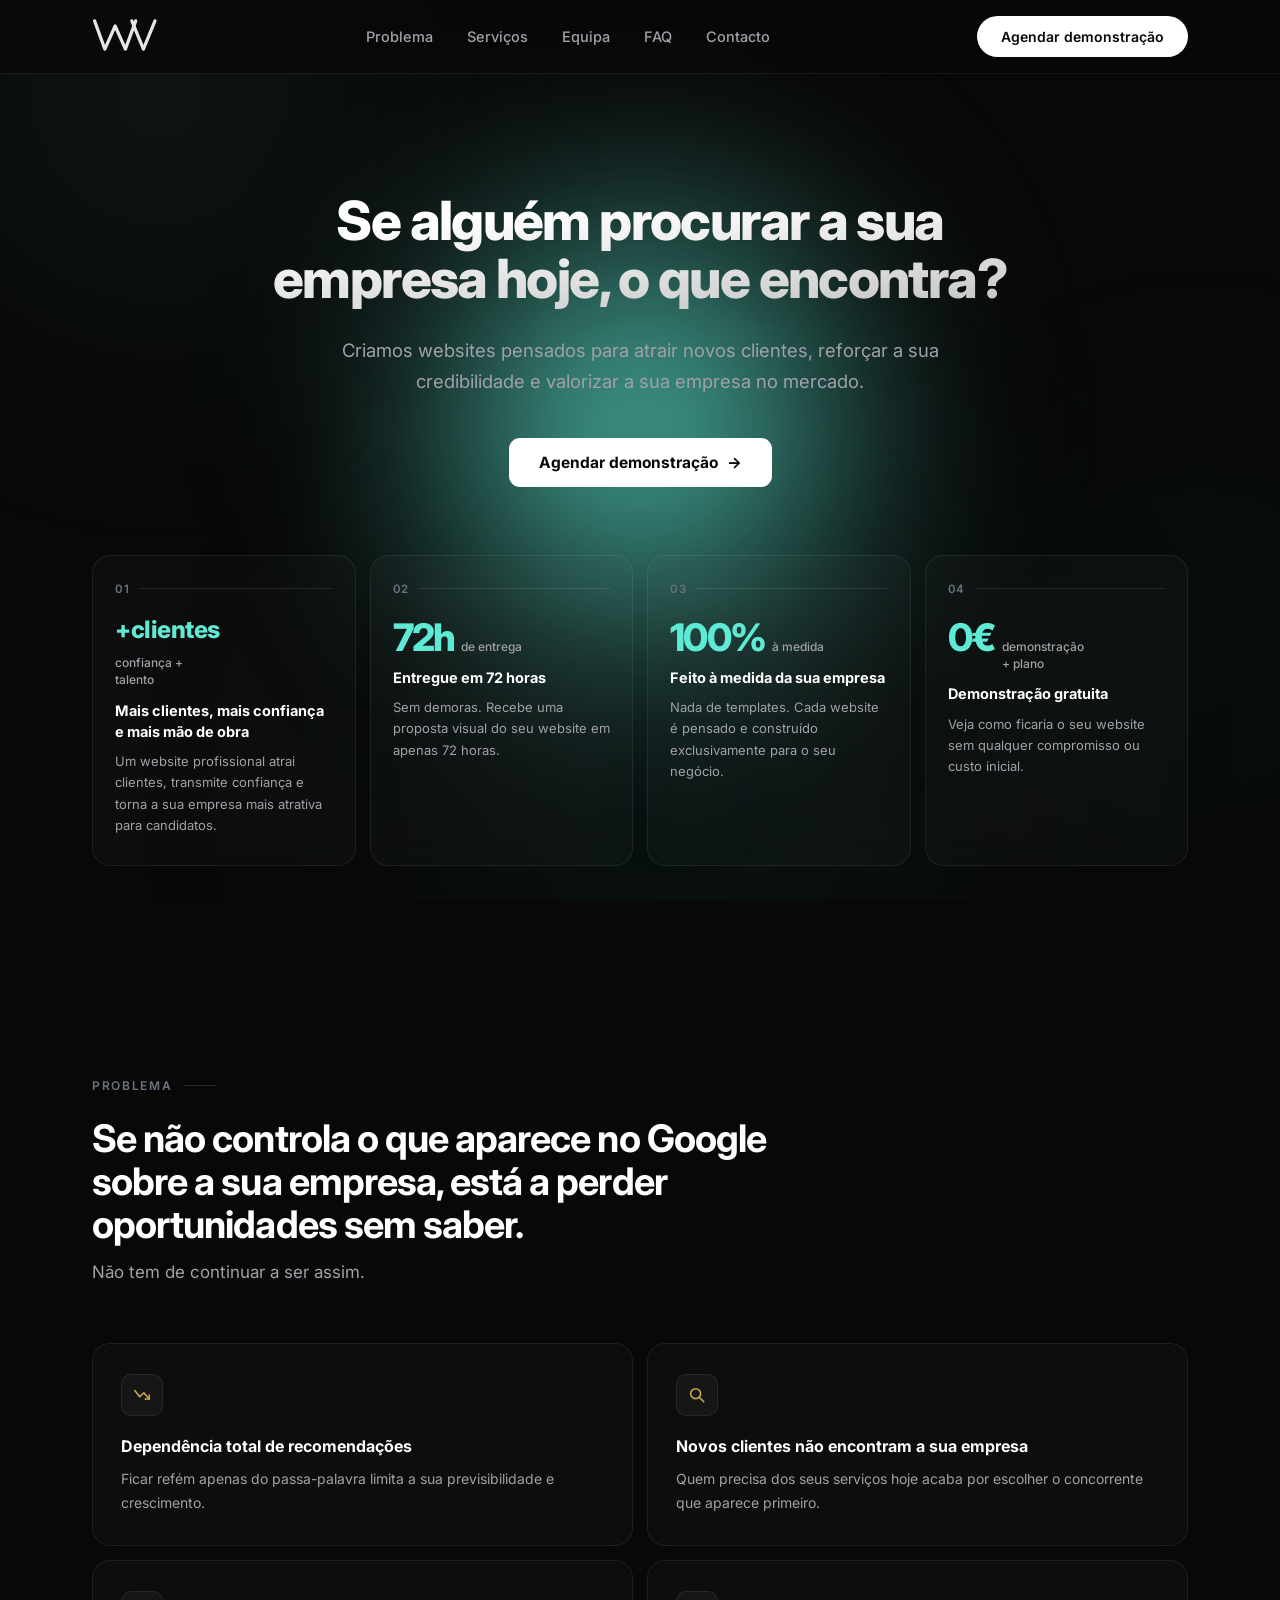
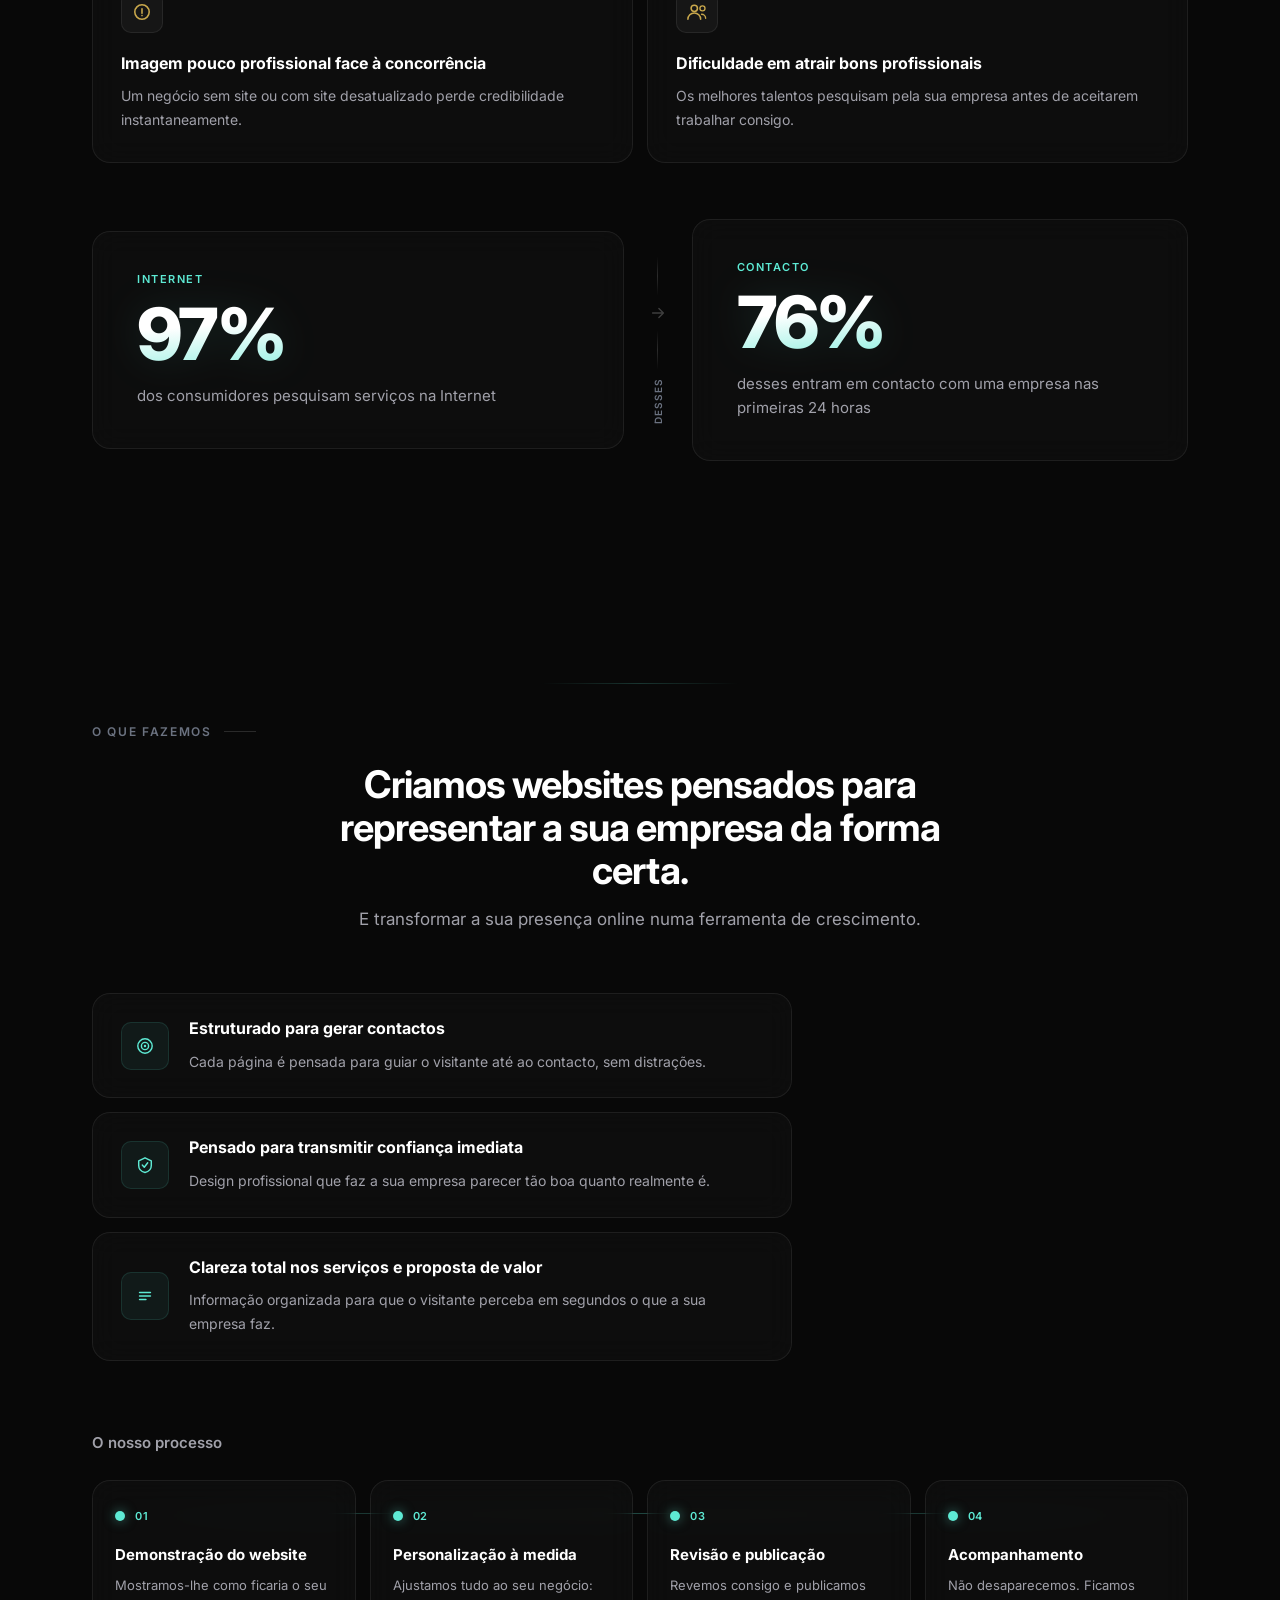
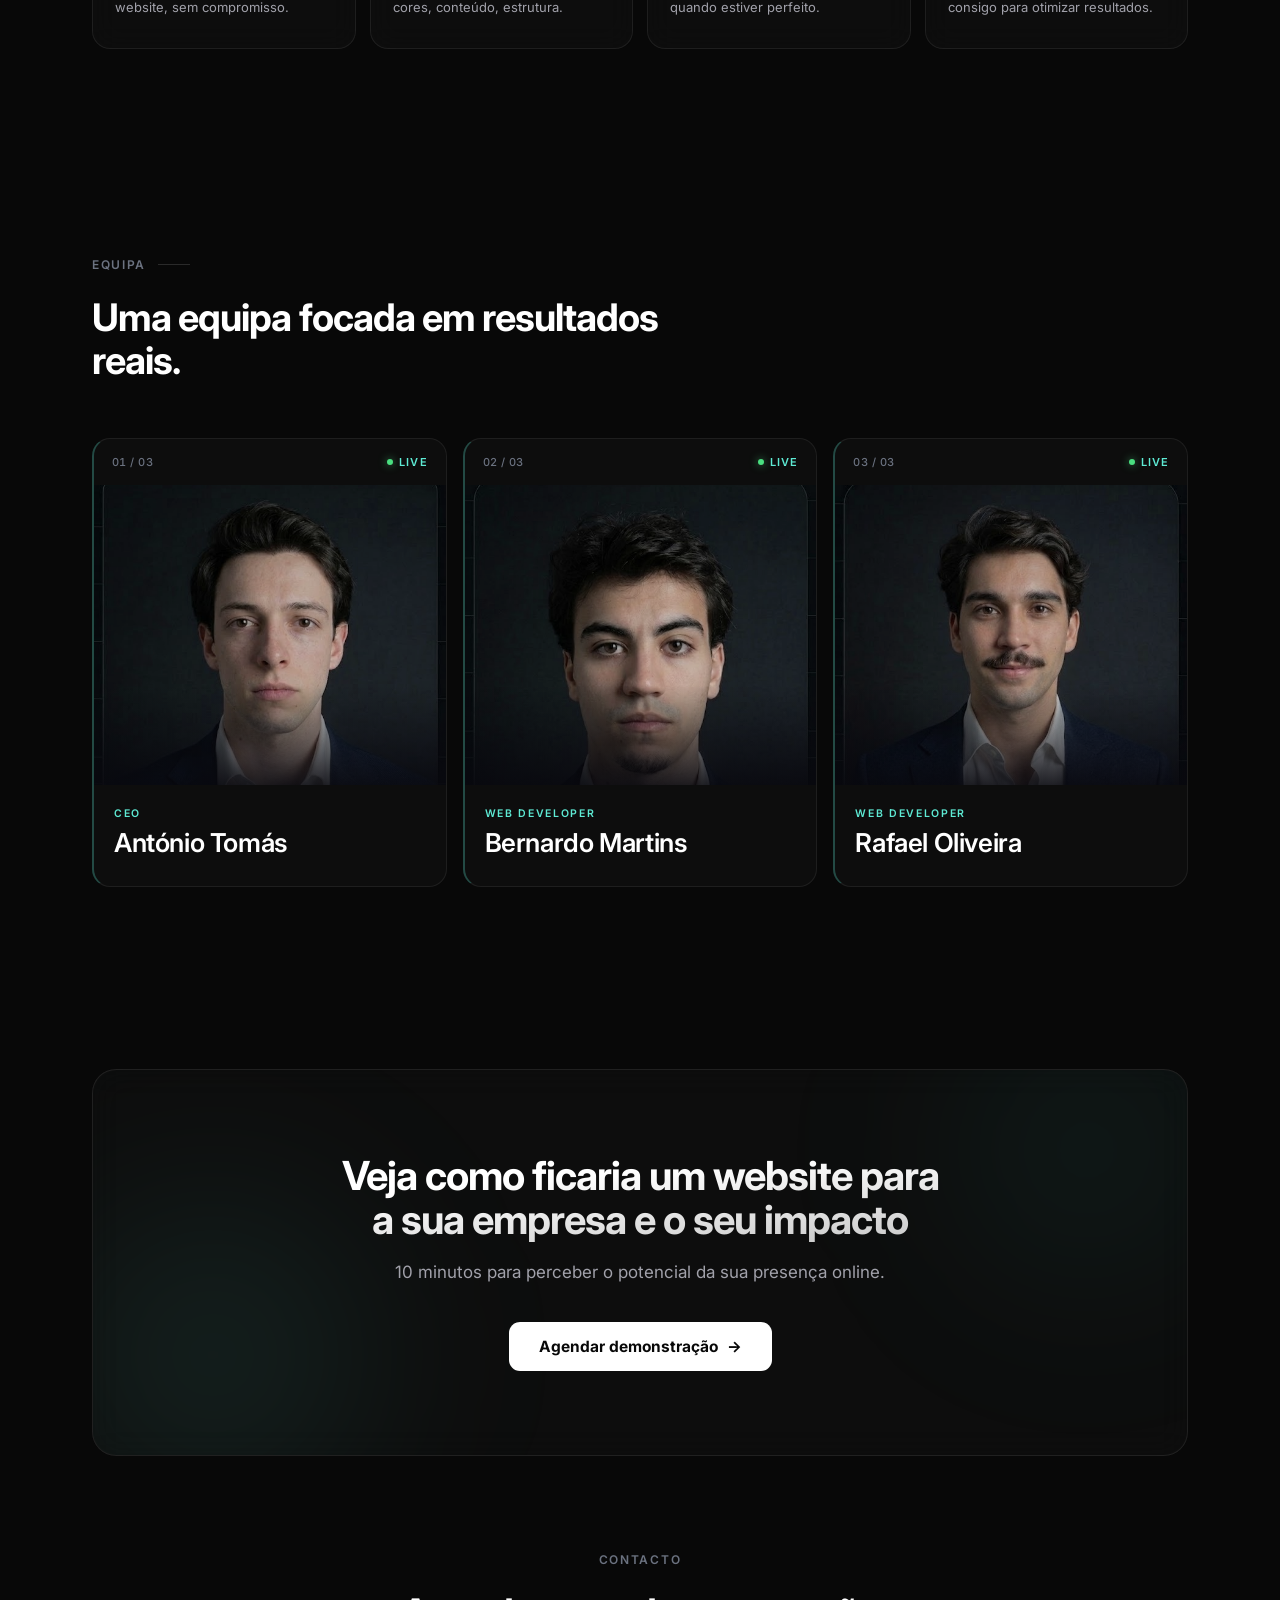
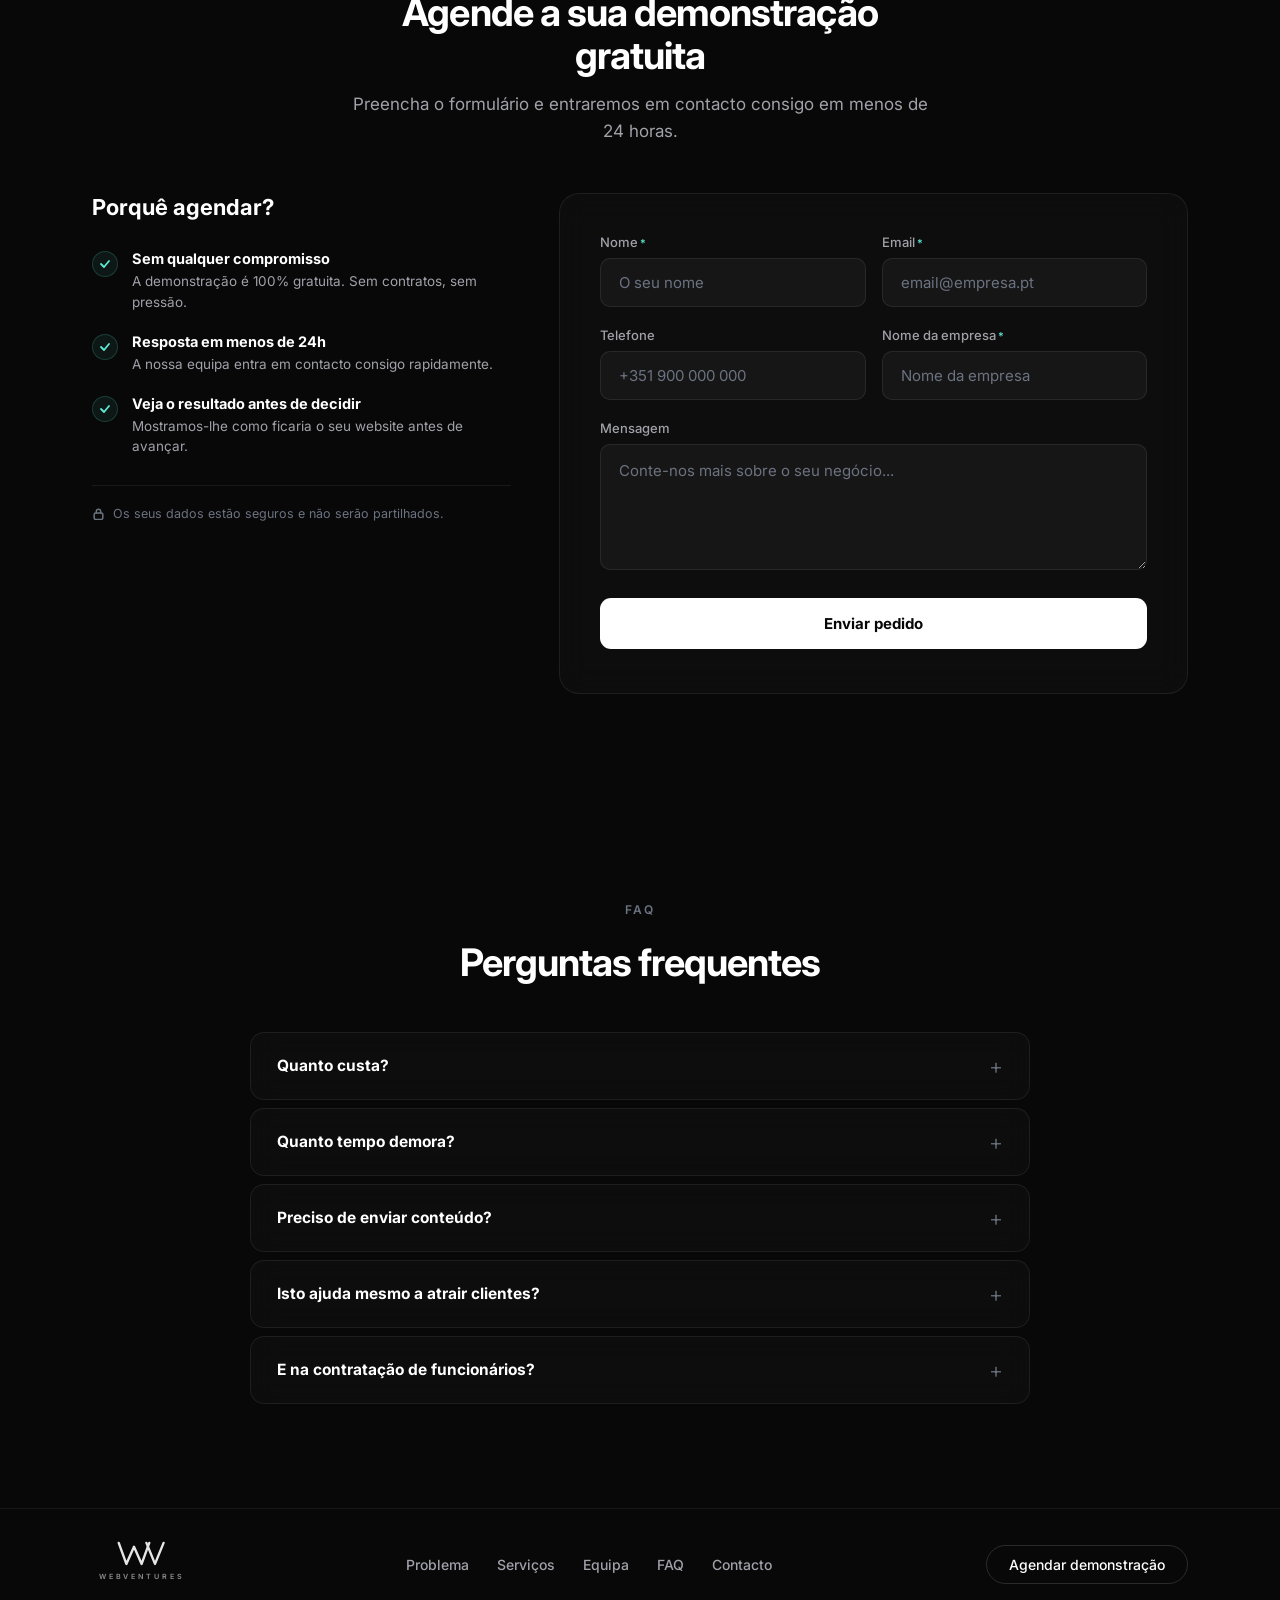
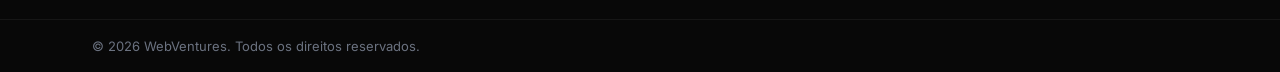
==== index.html @ d8cb6eb5 "Add real team member photos with aligned positioning - Replace placeholder gradients in team cards w" ====
<!DOCTYPE html>
<html lang="pt">
<head>
<meta charset="utf-8">
<meta name="viewport" content="width=device-width, initial-scale=1">
<title>WebVentures – Websites que geram resultados</title>
<meta name="description" content="WebVentures cria websites profissionais para pequenas e médias empresas. Atraia mais clientes, transmita confiança e destaque-se no Google. Entrega em 72 horas, demonstração 100% gratuita.">
<link rel="preconnect" href="https://fonts.googleapis.com">
<link rel="preconnect" href="https://fonts.gstatic.com" crossorigin>
<link href="https://fonts.googleapis.com/css2?family=Inter:wght@400;500;600;700;800&display=swap" rel="stylesheet">
<style>

/* ============================================================
   VARIABLES
   ============================================================ */
:root {
  --bg:           #080808;
  --surface:      rgba(255,255,255,0.025);
  --surface-2:    rgba(255,255,255,0.045);
  --border:       rgba(255,255,255,0.07);
  --border-2:     rgba(255,255,255,0.13);
  --white:        #FFFFFF;
  --muted:        #A1A1AA;
  --dim:          #6B7280;
  --accent:       #5EEAD4;
  --icon:         #C9A84C;
  --maxw:         1160px;
}

/* ============================================================
   RESET
   ============================================================ */
*,*::before,*::after { box-sizing:border-box; margin:0; padding:0; }
html { scroll-behavior:smooth; }
body {
  font-family:'Inter',system-ui,sans-serif;
  background:var(--bg);
  color:var(--white);
  -webkit-font-smoothing:antialiased;
  overflow-x:hidden;
}
a { text-decoration:none; color:inherit; }

/* ============================================================
   AURORA — fixed ambient glow behind everything
   ============================================================ */
.aurora {
  position:fixed; inset:0; z-index:0;
  pointer-events:none; overflow:hidden;
}
.orb {
  position:absolute; border-radius:50%;
  filter:blur(120px); pointer-events:none;
}
.orb-1 {
  width:680px; height:680px;
  top:-240px; left:-180px;
  background:radial-gradient(circle, rgba(94,234,212,0.09) 0%, transparent 68%);
}
.orb-2 {
  width:560px; height:560px;
  top:360px; right:-200px;
  background:radial-gradient(circle, rgba(45,212,191,0.065) 0%, transparent 68%);
}
.orb-3 {
  width:820px; height:820px;
  bottom:-300px; left:22%;
  background:radial-gradient(circle, rgba(17,70,64,0.22) 0%, transparent 68%);
}

/* Subtle grid overlay */
.grid-tex {
  position:fixed; inset:0; z-index:0; pointer-events:none;
  background-image:
    linear-gradient(rgba(255,255,255,0.013) 1px, transparent 1px),
    linear-gradient(90deg, rgba(255,255,255,0.013) 1px, transparent 1px);
  background-size:72px 72px;
  mask-image:radial-gradient(ellipse 80% 60% at 50% 0%, black, transparent);
  -webkit-mask-image:radial-gradient(ellipse 80% 60% at 50% 0%, black, transparent);
}

/* ============================================================
   LAYOUT
   ============================================================ */
.wrap    { position:relative; z-index:1; }
.contain { max-width:var(--maxw); margin:0 auto; padding:0 32px; }

/* ============================================================
   NAVIGATION
   ============================================================ */
header {
  position:sticky; top:0; z-index:100;
  background:rgba(8,8,8,0.80);
  backdrop-filter:blur(20px); -webkit-backdrop-filter:blur(20px);
  border-bottom:1px solid var(--border);
}
.nav-inner {
  max-width:var(--maxw); margin:0 auto;
  padding:16px 32px;
  display:flex; align-items:center; justify-content:space-between; gap:24px;
}
.nav-logo {
  height:36px; width:auto; flex:none;
  filter:brightness(0) invert(1); opacity:.9;
}
.nav-links {
  display:flex; align-items:center; gap:34px;
  font-size:14.5px; font-weight:500; color:var(--muted);
}
.nav-link { position:relative; transition:color .2s; }
.nav-link:hover { color:var(--white); }
.nav-link::after {
  content:""; position:absolute; left:0; bottom:-5px;
  height:1px; width:0; background:var(--accent);
  transition:width .25s;
}
.nav-link:hover::after { width:100%; }

/* ============================================================
   BUTTONS
   ============================================================ */
.btn-white {
  display:inline-flex; align-items:center; gap:8px; white-space:nowrap;
  padding:12px 24px; border-radius:999px;
  background:var(--white); color:#080808;
  font-family:inherit; font-weight:600; font-size:14px;
  transition:transform .22s, box-shadow .22s;
  cursor:pointer; border:none;
}
.btn-white:hover {
  transform:scale(1.025);
  box-shadow:0 0 36px rgba(255,255,255,0.18);
}
.btn-hero {
  display:inline-flex; align-items:center; gap:9px;
  padding:15px 30px; border-radius:11px;
  background:var(--white); color:#080808;
  font-family:inherit; font-weight:700; font-size:15.5px;
  transition:transform .22s, box-shadow .22s;
  cursor:pointer; border:none;
}
.btn-hero:hover {
  transform:scale(1.025);
  box-shadow:0 0 40px rgba(255,255,255,0.18);
}
.btn-hero .arrow { display:inline-block; transition:transform .2s; }
.btn-hero:hover .arrow { transform:translateX(4px); }

/* ============================================================
   SECTION IDENTIFIER — plain uppercase text, no pill/badge
   ============================================================ */
.sec-id {
  font-size:12px; font-weight:600;
  letter-spacing:0.14em; text-transform:uppercase;
  color:var(--dim);
  display:flex; align-items:center; gap:12px;
  margin-bottom:24px;
}
.sec-id::after {
  content:"";
  width:32px; height:1px;
  background:rgba(255,255,255,0.14);
  flex:none;
}
/* centered variant — used for FAQ / Contacto */
.sec-id.ctr { justify-content:center; }
.sec-id.ctr::after { display:none; }

/* ============================================================
   HERO
   ============================================================ */
.hero { padding:118px 0 100px; text-align:center; }

.hero-h1 {
  font-size:54px; font-weight:800;
  line-height:1.08; letter-spacing:-0.03em;
  max-width:820px; margin:0 auto;
  background:linear-gradient(175deg, #fff 25%, #c2c2c2 100%);
  -webkit-background-clip:text; background-clip:text;
  -webkit-text-fill-color:transparent;
}
.hero-sub {
  font-size:18.5px; line-height:1.7; color:var(--muted);
  max-width:610px; margin:26px auto 40px;
}

/* ---- Benefit cards ---- */
.benefit-grid {
  display:grid; grid-template-columns:repeat(4,1fr);
  gap:14px; margin-top:68px; text-align:left;
}
.bcard {
  padding:26px 22px 28px;
  border-radius:18px;
  background:var(--surface);
  border:1px solid var(--border);
  backdrop-filter:blur(14px); -webkit-backdrop-filter:blur(14px);
  transition:border-color .3s cubic-bezier(.2,.7,.2,1),
             background   .3s cubic-bezier(.2,.7,.2,1),
             transform    .32s cubic-bezier(.2,.7,.2,1);
}
.bcard:hover {
  border-color:var(--border-2);
  background:var(--surface-2);
  transform:translateY(-4px);
}
.bcard-step {
  display:flex; align-items:center; gap:10px;
  font-size:11.5px; font-weight:600; color:var(--dim);
  letter-spacing:0.05em; margin-bottom:22px;
}
.bcard-step::after {
  content:""; flex:1; height:1px;
  background:rgba(255,255,255,0.1);
}
.bcard-metric {
  display:flex; align-items:baseline;
  flex-wrap:wrap; gap:7px; margin-bottom:12px;
}
.bcard-num {
  font-size:38px; font-weight:800;
  color:var(--accent); letter-spacing:-0.045em; line-height:1;
}
.bcard-num.word { font-size:24px; letter-spacing:-0.02em; }
.bcard-unit {
  font-size:12px; color:var(--muted); font-weight:500;
  line-height:1.45; max-width:90px;
}
.bcard-title {
  font-size:14.5px; font-weight:700;
  color:var(--white); line-height:1.4; margin-bottom:9px;
}
.bcard-desc { font-size:13px; color:var(--muted); line-height:1.65; }

/* ============================================================
   PROBLEMA
   ============================================================ */
.problema { padding:112px 0 110px; }

.prob-head { max-width:700px; margin-bottom:56px; }
.prob-head h2 {
  font-size:38px; font-weight:700;
  line-height:1.13; letter-spacing:-0.025em; margin-bottom:14px;
}
.prob-head .sub { font-size:17px; color:var(--muted); line-height:1.6; }

.prob-grid {
  display:grid; grid-template-columns:1fr 1fr;
  gap:14px; margin-bottom:56px;
}
.pcard {
  padding:30px 28px; border-radius:18px;
  background:var(--surface); border:1px solid var(--border);
  backdrop-filter:blur(14px); -webkit-backdrop-filter:blur(14px);
  transition:border-color .28s, background .28s, transform .3s cubic-bezier(.2,.7,.2,1);
}
.pcard:hover {
  border-color:rgba(255,255,255,0.11);
  background:var(--surface-2); transform:translateY(-2px);
}
.pcard-icon {
  width:42px; height:42px; border-radius:10px;
  background:rgba(255,255,255,0.04); border:1px solid rgba(255,255,255,0.07);
  display:flex; align-items:center; justify-content:center;
  margin-bottom:20px; flex-shrink:0;
}
.pcard h3 { font-size:16px; font-weight:700; color:var(--white); margin-bottom:10px; line-height:1.35; }
.pcard p  { font-size:14px; color:var(--muted); line-height:1.7; }

/* Stats funnel */
.stats-row { display:flex; align-items:center; gap:16px; }
.stat-card {
  flex:1; padding:40px 44px; border-radius:18px;
  background:var(--surface); border:1px solid var(--border);
  backdrop-filter:blur(14px); -webkit-backdrop-filter:blur(14px);
}
.stat-eyebrow {
  font-size:11px; font-weight:600;
  letter-spacing:0.14em; text-transform:uppercase;
  color:var(--accent); margin-bottom:12px;
}
.stat-num {
  font-size:60px; font-weight:800;
  letter-spacing:-0.04em; line-height:1;
  color:var(--white); margin-bottom:14px;
}
.stat-desc { font-size:15px; color:var(--muted); line-height:1.6; }
.stat-arrow {
  display:flex; flex-direction:column;
  align-items:center; gap:8px; flex:none; width:36px;
}
.stat-arrow-line {
  width:1px; height:40px;
  background:linear-gradient(to bottom, transparent, rgba(255,255,255,0.15), transparent);
}
.stat-arrow-icon { display:flex; align-items:center; justify-content:center; }
.stat-arrow-label {
  font-size:10px; font-weight:600;
  letter-spacing:0.1em; text-transform:uppercase; color:var(--dim);
  writing-mode:vertical-rl; text-orientation:mixed; transform:rotate(180deg);
}

/* ============================================================
   O QUE FAZEMOS + PROCESSO
   ============================================================ */
.fazemos { padding:112px 0 96px; }
.fazemos-head { text-align:center; max-width:700px; margin:0 auto 60px; }
.fazemos-head h2 {
  font-size:38px; font-weight:700;
  line-height:1.13; letter-spacing:-0.025em; margin-bottom:14px;
}
.fazemos-head .sub { font-size:17px; color:var(--muted); line-height:1.6; }

.svc-grid {
  display:grid; grid-template-columns:repeat(3,1fr);
  gap:14px; margin-bottom:72px;
}
.scard {
  padding:32px 28px; border-radius:18px;
  background:var(--surface); border:1px solid var(--border);
  backdrop-filter:blur(14px); -webkit-backdrop-filter:blur(14px);
  transition:border-color .3s, background .3s, transform .32s cubic-bezier(.2,.7,.2,1);
}
.scard:hover { border-color:rgba(94,234,212,0.18); background:var(--surface-2); transform:translateY(-3px); }
.scard-icon {
  width:42px; height:42px; border-radius:10px;
  background:rgba(94,234,212,0.06); border:1px solid rgba(94,234,212,0.12);
  display:flex; align-items:center; justify-content:center; margin-bottom:22px;
}
.scard h3 { font-size:16px; font-weight:700; color:var(--white); margin-bottom:10px; line-height:1.35; }
.scard p  { font-size:14px; color:var(--muted); line-height:1.7; }

.proc-label { font-size:15px; font-weight:600; color:var(--muted); margin-bottom:28px; }
.proc-wrap  { position:relative; }
.proc-track {
  position:absolute; top:33px; left:27px; right:27px; height:1px;
  background:linear-gradient(90deg,
    transparent, rgba(94,234,212,0.18) 12%,
    rgba(94,234,212,0.28) 50%, rgba(94,234,212,0.18) 88%, transparent);
  pointer-events:none; z-index:0;
}
.proc-grid {
  display:grid; grid-template-columns:repeat(4,1fr);
  gap:14px; position:relative; z-index:1;
}
.step-card {
  padding:28px 22px 30px; border-radius:18px;
  background:var(--surface); border:1px solid var(--border);
  backdrop-filter:blur(14px); -webkit-backdrop-filter:blur(14px);
  transition:border-color .3s, background .3s, transform .32s cubic-bezier(.2,.7,.2,1);
}
.step-card:hover { border-color:rgba(94,234,212,0.18); background:var(--surface-2); transform:translateY(-4px); }
.step-ind { display:flex; align-items:center; gap:10px; margin-bottom:22px; }
.step-dot {
  width:10px; height:10px; border-radius:50%; flex:none;
  background:var(--accent); box-shadow:0 0 12px rgba(94,234,212,0.5);
}
.step-n { font-size:11px; font-weight:600; letter-spacing:0.08em; color:var(--accent); }
.step-card h3 { font-size:15px; font-weight:700; color:var(--white); margin-bottom:10px; line-height:1.35; }
.step-card p  { font-size:13px; color:var(--muted); line-height:1.65; }

/* ============================================================
   EQUIPA
   ============================================================ */
.equipa { padding:112px 0 110px; }
.equipa-head { max-width:580px; margin-bottom:56px; }
.equipa-head h2 { font-size:38px; font-weight:700; line-height:1.13; letter-spacing:-0.025em; }

.team-grid { display:grid; grid-template-columns:repeat(3,1fr); gap:16px; }
.tcard {
  border-radius:18px; overflow:hidden;
  background:var(--surface); border:1px solid var(--border);
  border-left:2px solid rgba(94,234,212,0.28);
  transition:border-color .3s, border-left-color .3s,
             transform .32s cubic-bezier(.2,.7,.2,1), box-shadow .32s;
}
.tcard:hover {
  border-color:rgba(255,255,255,0.1); border-left-color:rgba(94,234,212,0.65);
  transform:translateY(-4px);
  box-shadow:0 20px 60px rgba(0,0,0,0.4), 0 0 40px rgba(94,234,212,0.05);
}
.tcard-top { display:flex; align-items:center; justify-content:space-between; padding:16px 18px 0; }
.tcard-ctr { font-size:11px; font-weight:500; letter-spacing:0.04em; color:var(--dim); font-variant-numeric:tabular-nums; }
.tcard-live { display:inline-flex; align-items:center; gap:6px; font-size:11px; font-weight:600; letter-spacing:0.1em; color:var(--accent); }
.live-dot {
  width:6px; height:6px; border-radius:50%;
  background:#4ade80; box-shadow:0 0 8px rgba(74,222,128,0.65);
  animation:pulse-dot 2.2s ease-in-out infinite;
}
@keyframes pulse-dot {
  0%,100% { box-shadow:0 0 8px  rgba(74,222,128,0.65); }
  50%     { box-shadow:0 0 16px rgba(74,222,128,0.9); }
}
.tcard-photo {
  width:100%; height:300px; margin:16px 0 0;
  background:linear-gradient(160deg, #181828 0%, #0f0f18 55%, #08080e 100%);
  position:relative; overflow:hidden;
}
.tcard-photo img {
  width:100%; height:100%; display:block;
  object-fit:cover; object-position:top center;
  filter:saturate(0.8) brightness(0.85);
  transition:filter 0.4s ease;
  position:relative; z-index:0;
}
.tcard:hover .tcard-photo img {
  filter:saturate(0.9) brightness(0.95);
}
.tcard-photo::before {
  content:""; position:absolute;
  top:-60px; left:50%; transform:translateX(-50%);
  width:280px; height:280px; border-radius:50%;
  background:radial-gradient(circle, rgba(94,234,212,0.07) 0%, transparent 68%);
  pointer-events:none;
}
.tcard-photo::after {
  content:""; position:absolute;
  bottom:0; left:0; right:0; height:100px;
  background:linear-gradient(to bottom, transparent, rgba(8,8,14,0.88));
  z-index:1;
}
.tcard-info  { padding:22px 20px 28px; }
.tcard-role  { font-size:10.5px; font-weight:600; letter-spacing:0.16em; text-transform:uppercase; color:var(--accent); margin-bottom:8px; }
.tcard-name  { font-size:26px; font-weight:600; color:var(--white); line-height:1.15; letter-spacing:-0.015em; }

/* ============================================================
   CTA
   ============================================================ */
.cta-sec { padding:72px 0 0; }
.cta-card {
  position:relative; overflow:hidden;
  padding:84px 56px; border-radius:24px; text-align:center;
  background:rgba(255,255,255,0.025); border:1px solid rgba(255,255,255,0.08);
  backdrop-filter:blur(16px); -webkit-backdrop-filter:blur(16px);
}
.cta-glow-l {
  position:absolute; left:-120px; bottom:-140px;
  width:480px; height:480px; border-radius:50%; filter:blur(90px); pointer-events:none;
  background:radial-gradient(circle, rgba(94,234,212,0.13) 0%, transparent 68%);
}
.cta-glow-r {
  position:absolute; right:-100px; top:-120px;
  width:400px; height:400px; border-radius:50%; filter:blur(90px); pointer-events:none;
  background:radial-gradient(circle, rgba(45,212,191,0.1) 0%, transparent 68%);
}
.cta-inner { position:relative; max-width:620px; margin:0 auto; }
.cta-inner h2 {
  font-size:40px; font-weight:700;
  line-height:1.1; letter-spacing:-0.025em; margin-bottom:16px;
  background:linear-gradient(175deg, #fff 30%, #c8c8c8 100%);
  -webkit-background-clip:text; background-clip:text; -webkit-text-fill-color:transparent;
}
.cta-inner p { font-size:17px; color:var(--muted); line-height:1.65; margin-bottom:36px; }

/* ============================================================
   FORMULÁRIO
   ============================================================ */
.form-sec { padding:96px 0 112px; }
.form-head { text-align:center; max-width:600px; margin:0 auto 48px; }
.form-head h2 { font-size:38px; font-weight:700; line-height:1.13; letter-spacing:-0.025em; margin-bottom:14px; }
.form-head p  { font-size:17px; color:var(--muted); line-height:1.6; }

.form-card {
  max-width:600px; margin:0 auto;
  padding:40px 40px 44px; border-radius:20px;
  background:var(--surface); border:1px solid var(--border);
  backdrop-filter:blur(16px); -webkit-backdrop-filter:blur(16px);
}
.form-row   { display:grid; grid-template-columns:1fr 1fr; gap:16px; }
.form-field { margin-bottom:20px; }
.form-label {
  display:block; font-size:13px; font-weight:500;
  color:var(--muted); margin-bottom:8px;
}
.req { color:var(--accent); font-size:11px; margin-left:2px; }
.form-input {
  width:100%; display:block;
  background:rgba(255,255,255,0.04);
  border:1px solid rgba(255,255,255,0.08);
  border-radius:10px; padding:14px 18px;
  color:var(--white); font-family:'Inter',sans-serif; font-size:15px;
  transition:border-color .2s, box-shadow .2s;
  outline:none; appearance:none;
}
.form-input::placeholder { color:var(--dim); }
.form-input:focus {
  border-color:rgba(255,255,255,0.18);
  box-shadow:0 0 0 3px rgba(255,255,255,0.04);
}
.form-textarea { resize:vertical; min-height:120px; line-height:1.6; }
.btn-submit {
  width:100%; padding:16px; border-radius:11px; margin-top:8px;
  background:var(--white); color:#080808;
  font-family:'Inter',sans-serif; font-weight:700; font-size:15px;
  cursor:pointer; border:none;
  transition:transform .22s, box-shadow .22s;
}
.btn-submit:hover { transform:scale(1.015); box-shadow:0 0 36px rgba(255,255,255,0.18); }

/* ============================================================
   FAQ
   ============================================================ */
.faq-sec { padding:96px 0 104px; }
.faq-head { text-align:center; max-width:780px; margin:0 auto 48px; }
.faq-head h2 { font-size:38px; font-weight:700; line-height:1.13; letter-spacing:-0.025em; }

.faq-list {
  max-width:780px; margin:0 auto;
  display:flex; flex-direction:column; gap:8px;
}
.faq-item {
  border-radius:14px;
  background:var(--surface); border:1px solid var(--border);
  backdrop-filter:blur(14px); overflow:hidden;
  transition:border-color .25s;
}
.faq-item.open { border-color:rgba(255,255,255,0.1); }
.faq-btn {
  display:flex; align-items:center; justify-content:space-between;
  width:100%; padding:22px 26px; gap:16px;
  background:transparent; border:none; cursor:pointer;
  font-family:'Inter',sans-serif; text-align:left;
  transition:background .15s;
}
.faq-btn:hover { background:rgba(255,255,255,0.02); }
.faq-q { font-size:15.5px; font-weight:700; color:var(--white); line-height:1.35; }
.faq-icon {
  flex:none; font-size:22px; color:var(--dim); font-weight:300; line-height:1;
  transition:transform .3s cubic-bezier(.2,.7,.2,1), color .2s;
  user-select:none;
}
.faq-item.open .faq-icon { transform:rotate(45deg); color:var(--accent); }
.faq-body {
  max-height:0; overflow:hidden; opacity:0;
  transition:max-height .38s cubic-bezier(.2,.7,.2,1), opacity .28s ease;
}
.faq-item.open .faq-body { max-height:220px; opacity:1; }
.faq-body-inner { padding:0 26px 22px; }
.faq-body-inner p { font-size:15px; color:var(--muted); line-height:1.7; }

/* ============================================================
   FOOTER
   ============================================================ */
.site-footer { border-top:1px solid rgba(255,255,255,0.06); }
.footer-inner {
  max-width:var(--maxw); margin:0 auto;
  padding:32px 32px;
  display:flex; align-items:center; justify-content:space-between; gap:24px; flex-wrap:wrap;
}
.footer-nav { display:flex; align-items:center; gap:28px; font-size:14px; font-weight:500; color:var(--muted); }
.footer-link { transition:color .2s; }
.footer-link:hover { color:var(--white); }
.btn-footer {
  display:inline-flex; align-items:center; white-space:nowrap;
  padding:10px 22px; border-radius:999px;
  border:1px solid rgba(255,255,255,0.14);
  color:var(--white); font-size:14px; font-weight:500;
  transition:background .2s, border-color .2s;
}
.btn-footer:hover { background:rgba(255,255,255,0.06); border-color:rgba(255,255,255,0.26); }
.footer-copy { border-top:1px solid rgba(255,255,255,0.06); }
.footer-copy-inner {
  max-width:var(--maxw); margin:0 auto;
  padding:18px 32px; font-size:13px; color:var(--dim);
}

/* ============================================================
   MOBILE RESPONSIVE
   ============================================================ */
@media (max-width:768px) {
  .nav-links { display:none; }
  .nav-inner { padding:14px 20px; }
  .hero { padding:80px 0 64px; }
  .hero-h1 { font-size:36px; }
  .hero-sub { font-size:16.5px; }
  .benefit-grid { grid-template-columns:1fr 1fr; gap:12px; margin-top:48px; }
  .problema, .fazemos, .equipa, .form-sec, .faq-sec { padding:72px 0; }
  .cta-sec { padding:56px 0 0; }
  .contain { padding:0 20px; }
  .prob-head h2, .fazemos-head h2, .equipa-head h2,
  .faq-head h2, .form-head h2, .cta-inner h2 { font-size:30px; }
  .prob-grid { grid-template-columns:1fr; }
  .stats-row { flex-direction:column; }
  .stat-card { padding:28px 28px; }
  .stat-num  { font-size:48px; }
  .stat-arrow { flex-direction:row; width:auto; }
  .stat-arrow-line { width:40px; height:1px;
    background:linear-gradient(to right, transparent, rgba(255,255,255,0.15), transparent); }
  .stat-arrow-icon svg { transform:rotate(90deg); }
  .stat-arrow-label { writing-mode:horizontal-tb; transform:none; }
  .svc-grid { grid-template-columns:1fr; }
  .proc-grid  { grid-template-columns:1fr 1fr; }
  .proc-track { display:none; }
  .team-grid { grid-template-columns:1fr; }
  .tcard-photo { height:260px; }
  .cta-card { padding:52px 28px; border-radius:18px; }
  .form-card { padding:28px 22px 32px; }
  .form-row  { grid-template-columns:1fr; gap:0; }
  .faq-q { font-size:15px; }
  .footer-inner { flex-direction:column; align-items:flex-start; gap:20px; padding:28px 20px; }
  .footer-nav   { flex-wrap:wrap; gap:14px; }
  .footer-copy-inner { padding:16px 20px; }
}
@media (max-width:480px) {
  .benefit-grid { grid-template-columns:1fr; }
  .proc-grid    { grid-template-columns:1fr; }
  .hero-h1      { font-size:30px; }
  .bcard-num    { font-size:32px; }
}

/* ============================================================
   ENHANCEMENT 1A — HERO FOCAL GLOW
   ============================================================ */

/* Create stacking context so z-index:-1 stays within hero bounds */
.hero { position:relative; isolation:isolate; }

.hero-glow {
  position:absolute;
  top:50px; left:50%;
  transform:translateX(-50%);
  width:600px; height:600px;
  border-radius:50%;
  background:radial-gradient(circle, rgba(94,234,212,1) 0%, transparent 65%);
  filter:blur(100px);
  pointer-events:none;
  z-index:-1;
  animation:hero-glow-pulse 4s ease-in-out infinite;
}
@keyframes hero-glow-pulse {
  0%,100% { opacity:0.06; }
  50%     { opacity:0.12; }
}

/* ============================================================
   ENHANCEMENT 1B — HERO STAGGERED ENTRANCE (pure CSS)
   ============================================================ */
@keyframes fade-up {
  from { opacity:0; transform:translateY(30px); }
  to   { opacity:1; transform:translateY(0); }
}

.hero-h1  { animation:fade-up 0.7s ease-out 0s    both; }
.hero-sub { animation:fade-up 0.7s ease-out 0.15s both; }

/* hero CTA button: entrance then idle pulse */
.hero .contain > a.btn-hero {
  animation:fade-up 0.7s ease-out 0.3s both,
            btn-idle-pulse 3s ease-in-out 1.2s infinite;
}
.hero .contain > a.btn-hero:hover { animation:none; }

/* benefit cards stagger */
.hero .bcard:nth-child(1) { animation:fade-up 0.7s ease-out 0.5s both; }
.hero .bcard:nth-child(2) { animation:fade-up 0.7s ease-out 0.6s both; }
.hero .bcard:nth-child(3) { animation:fade-up 0.7s ease-out 0.7s both; }
.hero .bcard:nth-child(4) { animation:fade-up 0.7s ease-out 0.8s both; }

/* ============================================================
   ENHANCEMENT 1C — BTN-HERO IDLE PULSE
   ============================================================ */
@keyframes btn-idle-pulse {
  0%,100% { box-shadow:0 0 20px rgba(255,255,255,0.08); }
  50%     { box-shadow:0 0 35px rgba(255,255,255,0.18); }
}
/* all .btn-hero instances get the idle pulse */
.btn-hero       { animation:btn-idle-pulse 3s ease-in-out infinite; }
/* hover kills the animation; existing hover styles handle box-shadow + scale */
.btn-hero:hover { animation:none; }

/* ============================================================
   ENHANCEMENT 2 — SCROLL-TRIGGERED REVEAL
   ============================================================ */

/* Initial hidden state applied via JS-targeted class */
.reveal {
  opacity:0;
  transform:translateY(24px);
}

/* Triggered by IntersectionObserver — animation avoids overriding
   existing card hover transitions (border-color, background, etc.) */
@keyframes scroll-reveal {
  to { opacity:1; transform:translateY(0); }
}
.revealed {
  animation:scroll-reveal 0.6s ease forwards;
}

/* ============================================================
   ENHANCEMENT 3: STATISTICS COUNTER + VISUAL DRAMA
   ============================================================ */

/* 3B: stat number — gradient text, larger size, subtle glow */
.stat-num {
  font-size:72px;
  background:linear-gradient(175deg, #FFFFFF 30%, #5EEAD4 100%);
  -webkit-background-clip:text;
  background-clip:text;
  -webkit-text-fill-color:transparent;
  color:transparent;
  filter:drop-shadow(0 0 20px rgba(94,234,212,0.12));
}
@media (max-width:768px) {
  .stat-num { font-size:48px; }
}

/* 3C: second stat card slightly narrower to suggest funnel narrowing */
.stats-row .stat-card:last-child { flex:0.92; }

/* Arrow icon pulse */
@keyframes arrow-pulse {
  0%,100% { opacity:0.4; }
  50%     { opacity:0.8; }
}
.stat-arrow-icon svg { animation:arrow-pulse 2.5s ease-in-out infinite; }

/* ============================================================
   ENHANCEMENT 4: PROCESS TIMELINE ANIMATION
   ============================================================ */

/* 4A: track starts hidden and draws left → right when section enters viewport */
.proc-track { transform-origin:left center; transform:scaleX(0); }
@keyframes track-draw {
  from { transform:scaleX(0); }
  to   { transform:scaleX(1); }
}
.proc-track.drawn { animation:track-draw 1.2s ease-out forwards; }

/* 4B: step dots start unlit, pop in sequentially via JS class */
.step-dot { box-shadow:none; }
@keyframes dot-pop {
  0%   { transform:scale(1);   box-shadow:none; }
  50%  { transform:scale(1.3); box-shadow:0 0 18px rgba(94,234,212,0.7); }
  100% { transform:scale(1);   box-shadow:0 0 12px rgba(94,234,212,0.5); }
}
.step-dot.lit { animation:dot-pop 0.3s ease-out forwards; }

/* ============================================================
   ENHANCEMENT 5: DIFFERENTIATE PROBLEMA vs O QUE FAZEMOS
   ============================================================ */

/* 5A: horizontal icon-left layout for service cards */
.svc-grid { grid-template-columns:1fr; max-width:700px; }
.scard {
  display:grid;
  grid-template-columns:48px 1fr;
  grid-template-rows:auto auto;
  column-gap:20px;
  align-items:start;
  padding:24px 28px;
}
.scard-icon {
  grid-row:1 / 3; grid-column:1;
  width:48px; height:48px;
  margin-bottom:0; align-self:center;
}
.scard h3 { grid-row:1; grid-column:2; }
.scard p  { grid-row:2; grid-column:2; }

/* 5B: decorative divider at top of O que fazemos content */
.fazemos .contain::before {
  content:"";
  display:block;
  width:200px; height:1px;
  margin:0 auto 40px;
  background:linear-gradient(90deg, transparent, rgba(94,234,212,0.2), transparent);
}

/* 5C: scard hover — teal tint instead of generic surface-2 */
.scard:hover { background:rgba(94,234,212,0.04); }

/* ============================================================
   ENHANCEMENT 6: MOBILE HAMBURGER MENU
   ============================================================ */

.hamburger {
  display:none;
  flex-direction:column; justify-content:center; gap:5px;
  padding:6px; background:transparent; border:none;
  cursor:pointer; flex:none;
}
.h-line {
  display:block; width:22px; height:2px;
  background:var(--white); border-radius:2px;
  transition:transform 0.3s ease, opacity 0.3s ease;
  transform-origin:center;
}
.hamburger.open .h-line:nth-child(1) { transform:translateY(7px) rotate(45deg); }
.hamburger.open .h-line:nth-child(2) { opacity:0; transform:scaleX(0); }
.hamburger.open .h-line:nth-child(3) { transform:translateY(-7px) rotate(-45deg); }

.mobile-overlay {
  display:none;
  position:fixed; inset:0; z-index:200;
  background:rgba(8,8,8,0.97);
  backdrop-filter:blur(20px); -webkit-backdrop-filter:blur(20px);
  flex-direction:column; align-items:center; justify-content:center;
  transform:translateY(-100%);
  transition:transform 0.35s ease-out;
}
.mobile-overlay.open { transform:translateY(0); }
.mobile-nav {
  display:flex; flex-direction:column;
  align-items:center; width:100%;
}
.mobile-link {
  display:block; width:100%; text-align:center;
  padding:16px 0;
  font-size:24px; font-weight:600; color:var(--white);
  border-bottom:1px solid rgba(255,255,255,0.06);
  transition:color 0.2s;
}
.mobile-link:hover { color:var(--accent); }
.mobile-cta {
  display:flex; justify-content:center;
  margin-top:32px; width:100%; max-width:300px;
}

@media (max-width:768px) {
  .hamburger { display:flex; }
  .mobile-overlay { display:flex; }
  .nav-inner .btn-white { display:none; }
}

/* ============================================================
   ENHANCEMENT 7: FORM TRUST INDICATORS
   ============================================================ */

.form-layout {
  display:grid; grid-template-columns:2fr 3fr;
  gap:48px; align-items:start;
}
.form-layout .form-card { max-width:none; margin:0; }

.trust-headline { font-size:22px; font-weight:700; color:var(--white); margin-bottom:28px; line-height:1.3; }
.trust-items    { display:flex; flex-direction:column; gap:20px; margin-bottom:28px; }
.trust-item     { display:flex; align-items:flex-start; gap:14px; }
.trust-check {
  flex:none; width:26px; height:26px;
  background:rgba(94,234,212,0.07); border:1px solid rgba(94,234,212,0.18);
  border-radius:50%; display:flex; align-items:center; justify-content:center;
  margin-top:1px;
}
.trust-text  { display:flex; flex-direction:column; gap:4px; }
.trust-title { font-size:14.5px; font-weight:700; color:var(--white); }
.trust-desc  { font-size:13.5px; color:var(--muted); line-height:1.55; }
.trust-secure {
  display:flex; align-items:center; gap:8px;
  font-size:12.5px; color:var(--dim);
  border-top:1px solid var(--border); padding-top:20px;
}

.form-success {
  display:none; flex-direction:column; align-items:center;
  text-align:center; padding:48px 24px; gap:16px;
}
.form-success.visible { display:flex; }
@keyframes check-bounce {
  0%   { transform:scale(0); opacity:0; }
  60%  { transform:scale(1.2); opacity:1; }
  100% { transform:scale(1); opacity:1; }
}
.form-success.visible .success-check {
  animation:check-bounce 0.5s cubic-bezier(.34,1.56,.64,1) both;
}
.success-title { font-size:20px; font-weight:700; color:var(--white); }
.success-sub   { font-size:15px; color:var(--muted); line-height:1.6; }
@keyframes success-fade {
  from { opacity:0; transform:translateY(8px); }
  to   { opacity:1; transform:translateY(0); }
}
.form-success.visible .success-title,
.form-success.visible .success-sub {
  animation:success-fade 0.4s ease 0.2s both;
}

@media (max-width:768px) {
  .form-layout { grid-template-columns:1fr; gap:32px; }
  .form-layout .form-card { max-width:none; }
}

/* ============================================================
   ENHANCEMENT 8: SVG LOGO
   ============================================================ */

.footer-logo { height:42px; }

</style>
</head>
<body>

<!-- Aurora ambient light -->
<div class="aurora">
  <div class="orb orb-1"></div>
  <div class="orb orb-2"></div>
  <div class="orb orb-3"></div>
</div>
<div class="grid-tex"></div>

<div class="wrap">

<!-- ================================================================
     NAVIGATION
     ================================================================ -->
<header>
  <div class="nav-inner">
    <a href="#top">
      <svg class="nav-logo" height="32" viewBox="0 0 52 28" fill="none" xmlns="http://www.w3.org/2000/svg" aria-label="WebVentures">
        <polyline points="2,3 10,25 18,7 26,25 34,3" stroke="#FFFFFF" stroke-width="2.5" stroke-linecap="round" stroke-linejoin="round"/>
        <polyline points="31,3 40,25 49,3" stroke="#FFFFFF" stroke-width="2.5" stroke-linecap="round" stroke-linejoin="round"/>
      </svg>
    </a>
    <nav class="nav-links">
      <a href="#problema" class="nav-link">Problema</a>
      <a href="#servicos" class="nav-link">Serviços</a>
      <a href="#equipa"   class="nav-link">Equipa</a>
      <a href="#faq"      class="nav-link">FAQ</a>
      <a href="#contacto" class="nav-link">Contacto</a>
    </nav>
    <button class="hamburger" id="hamburger" aria-label="Abrir menu" aria-expanded="false">
      <span class="h-line"></span>
      <span class="h-line"></span>
      <span class="h-line"></span>
    </button>
    <a href="#contacto" class="btn-white">Agendar demonstração</a>
  </div>
</header>

<!-- Mobile navigation overlay -->
<div class="mobile-overlay" id="mobileOverlay" aria-hidden="true">
  <nav class="mobile-nav">
    <a href="#problema" class="mobile-link">Problema</a>
    <a href="#servicos" class="mobile-link">Serviços</a>
    <a href="#equipa"   class="mobile-link">Equipa</a>
    <a href="#faq"      class="mobile-link">FAQ</a>
    <a href="#contacto" class="mobile-link">Contacto</a>
  </nav>
  <a href="#contacto" class="btn-hero mobile-cta">Agendar demonstração <span class="arrow">&#8594;</span></a>
</div>


<!-- ================================================================
     HERO
     ================================================================ -->
<section id="top" class="hero">

  <!-- Enhancement 1A: focal glow behind headline -->
  <div class="hero-glow" aria-hidden="true"></div>

  <div class="contain">

    <h1 class="hero-h1">Se alguém procurar a sua empresa hoje, o que encontra?</h1>

    <p class="hero-sub">Criamos websites pensados para atrair novos clientes, reforçar a sua credibilidade e valorizar a sua empresa no mercado.</p>

    <a href="#contacto" class="btn-hero">
      Agendar demonstração <span class="arrow">&#8594;</span>
    </a>

    <div class="benefit-grid">

      <div class="bcard">
        <div class="bcard-step"><span>01</span></div>
        <div class="bcard-metric">
          <span class="bcard-num word">+clientes</span>
        </div>
        <div class="bcard-unit" style="margin-bottom:13px;">confiança + talento</div>
        <div class="bcard-title">Mais clientes, mais confiança e mais mão de obra</div>
        <div class="bcard-desc">Um website profissional atrai clientes, transmite confiança e torna a sua empresa mais atrativa para candidatos.</div>
      </div>

      <div class="bcard">
        <div class="bcard-step"><span>02</span></div>
        <div class="bcard-metric">
          <span class="bcard-num">72h</span>
          <span class="bcard-unit">de entrega</span>
        </div>
        <div class="bcard-title">Entregue em 72 horas</div>
        <div class="bcard-desc">Sem demoras. Recebe uma proposta visual do seu website em apenas 72 horas.</div>
      </div>

      <div class="bcard">
        <div class="bcard-step"><span>03</span></div>
        <div class="bcard-metric">
          <span class="bcard-num">100%</span>
          <span class="bcard-unit">à medida</span>
        </div>
        <div class="bcard-title">Feito à medida da sua empresa</div>
        <div class="bcard-desc">Nada de templates. Cada website é pensado e construído exclusivamente para o seu negócio.</div>
      </div>

      <div class="bcard">
        <div class="bcard-step"><span>04</span></div>
        <div class="bcard-metric">
          <span class="bcard-num">0&#x20AC;</span>
          <span class="bcard-unit">demonstração + plano</span>
        </div>
        <div class="bcard-title">Demonstração gratuita</div>
        <div class="bcard-desc">Veja como ficaria o seu website sem qualquer compromisso ou custo inicial.</div>
      </div>

    </div>
  </div>
</section>


<!-- ================================================================
     PROBLEMA
     ================================================================ -->
<section id="problema" class="problema">
  <div class="contain">

    <div class="sec-id reveal">Problema</div>

    <div class="prob-head reveal">
      <h2>Se não controla o que aparece no Google sobre a sua empresa, está a perder oportunidades sem saber.</h2>
      <p class="sub">Não tem de continuar a ser assim.</p>
    </div>

    <div class="prob-grid">

      <div class="pcard reveal" data-delay="0">
        <div class="pcard-icon">
          <svg width="18" height="18" viewBox="0 0 20 20" fill="none" xmlns="http://www.w3.org/2000/svg">
            <polyline points="2,5 7.5,12 12,7.5 18,14.5" stroke="#C9A84C" stroke-width="1.75" stroke-linecap="round" stroke-linejoin="round"/>
            <polyline points="13.5,14.5 18,14.5 18,10" stroke="#C9A84C" stroke-width="1.75" stroke-linecap="round" stroke-linejoin="round"/>
          </svg>
        </div>
        <h3>Dependência total de recomendações</h3>
        <p>Ficar refém apenas do passa-palavra limita a sua previsibilidade e crescimento.</p>
      </div>

      <div class="pcard reveal" data-delay="100">
        <div class="pcard-icon">
          <svg width="18" height="18" viewBox="0 0 20 20" fill="none" xmlns="http://www.w3.org/2000/svg">
            <circle cx="8.5" cy="8.5" r="5.5" stroke="#C9A84C" stroke-width="1.75"/>
            <line x1="12.5" y1="12.5" x2="17.5" y2="17.5" stroke="#C9A84C" stroke-width="1.75" stroke-linecap="round"/>
          </svg>
        </div>
        <h3>Novos clientes não encontram a sua empresa</h3>
        <p>Quem precisa dos seus serviços hoje acaba por escolher o concorrente que aparece primeiro.</p>
      </div>

      <div class="pcard reveal" data-delay="200">
        <div class="pcard-icon">
          <svg width="18" height="18" viewBox="0 0 20 20" fill="none" xmlns="http://www.w3.org/2000/svg">
            <circle cx="10" cy="10" r="8" stroke="#C9A84C" stroke-width="1.75"/>
            <line x1="10" y1="6.5" x2="10" y2="11.5" stroke="#C9A84C" stroke-width="1.75" stroke-linecap="round"/>
            <circle cx="10" cy="14" r="0.9" fill="#C9A84C"/>
          </svg>
        </div>
        <h3>Imagem pouco profissional face à concorrência</h3>
        <p>Um negócio sem site ou com site desatualizado perde credibilidade instantaneamente.</p>
      </div>

      <div class="pcard reveal" data-delay="300">
        <div class="pcard-icon">
          <svg width="20" height="18" viewBox="0 0 22 18" fill="none" xmlns="http://www.w3.org/2000/svg">
            <circle cx="8" cy="5" r="3.5" stroke="#C9A84C" stroke-width="1.7"/>
            <circle cx="17" cy="5" r="2.8" stroke="#C9A84C" stroke-width="1.5"/>
            <path d="M1 17c0-3.866 3.134-7 7-7s7 3.134 7 7" stroke="#C9A84C" stroke-width="1.7" stroke-linecap="round" fill="none"/>
            <path d="M16 11.5c2.485 0 4.5 2.015 4.5 4.5" stroke="#C9A84C" stroke-width="1.5" stroke-linecap="round" fill="none"/>
          </svg>
        </div>
        <h3>Dificuldade em atrair bons profissionais</h3>
        <p>Os melhores talentos pesquisam pela sua empresa antes de aceitarem trabalhar consigo.</p>
      </div>

    </div>

    <div class="stats-row">

      <div class="stat-card reveal" data-delay="0">
        <div class="stat-eyebrow">Internet</div>
        <div class="stat-num">97%</div>
        <p class="stat-desc">dos consumidores pesquisam serviços na Internet</p>
      </div>

      <div class="stat-arrow">
        <div class="stat-arrow-line"></div>
        <div class="stat-arrow-icon">
          <svg width="18" height="18" viewBox="0 0 20 20" fill="none">
            <path d="M4 10h12M11 5l5 5-5 5" stroke="rgba(255,255,255,0.22)" stroke-width="1.6" stroke-linecap="round" stroke-linejoin="round"/>
          </svg>
        </div>
        <div class="stat-arrow-line"></div>
        <span class="stat-arrow-label">desses</span>
      </div>

      <div class="stat-card reveal" data-delay="200">
        <div class="stat-eyebrow">Contacto</div>
        <div class="stat-num">76%</div>
        <p class="stat-desc">desses entram em contacto com uma empresa nas primeiras 24 horas</p>
      </div>

    </div>

  </div>
</section>


<!-- ================================================================
     O QUE FAZEMOS + PROCESSO
     ================================================================ -->
<section id="servicos" class="fazemos">
  <div class="contain">

    <div class="sec-id reveal">O que fazemos</div>

    <div class="fazemos-head reveal">
      <h2>Criamos websites pensados para representar a sua empresa da forma certa.</h2>
      <p class="sub">E transformar a sua presença online numa ferramenta de crescimento.</p>
    </div>

    <div class="svc-grid">

      <div class="scard reveal" data-delay="0">
        <div class="scard-icon">
          <svg width="18" height="18" viewBox="0 0 20 20" fill="none" xmlns="http://www.w3.org/2000/svg">
            <circle cx="10" cy="10" r="8" stroke="#5EEAD4" stroke-width="1.6"/>
            <circle cx="10" cy="10" r="4" stroke="#5EEAD4" stroke-width="1.6"/>
            <circle cx="10" cy="10" r="1.3" fill="#5EEAD4"/>
          </svg>
        </div>
        <h3>Estruturado para gerar contactos</h3>
        <p>Cada página é pensada para guiar o visitante até ao contacto, sem distrações.</p>
      </div>

      <div class="scard reveal" data-delay="120">
        <div class="scard-icon">
          <svg width="18" height="18" viewBox="0 0 20 20" fill="none" xmlns="http://www.w3.org/2000/svg">
            <path d="M10 2L3 5.5v5c0 3.5 2.8 6.8 7 7.8 4.2-1 7-4.3 7-7.8v-5L10 2z" stroke="#5EEAD4" stroke-width="1.6" stroke-linejoin="round"/>
            <polyline points="7,10 9.2,12.5 13,7.5" stroke="#5EEAD4" stroke-width="1.6" stroke-linecap="round" stroke-linejoin="round"/>
          </svg>
        </div>
        <h3>Pensado para transmitir confiança imediata</h3>
        <p>Design profissional que faz a sua empresa parecer tão boa quanto realmente é.</p>
      </div>

      <div class="scard reveal" data-delay="240">
        <div class="scard-icon">
          <svg width="18" height="18" viewBox="0 0 20 20" fill="none" xmlns="http://www.w3.org/2000/svg">
            <line x1="4" y1="6"  x2="16" y2="6"  stroke="#5EEAD4" stroke-width="1.7" stroke-linecap="round"/>
            <line x1="4" y1="10" x2="16" y2="10" stroke="#5EEAD4" stroke-width="1.7" stroke-linecap="round"/>
            <line x1="4" y1="14" x2="11" y2="14" stroke="#5EEAD4" stroke-width="1.7" stroke-linecap="round"/>
          </svg>
        </div>
        <h3>Clareza total nos serviços e proposta de valor</h3>
        <p>Informação organizada para que o visitante perceba em segundos o que a sua empresa faz.</p>
      </div>

    </div>

    <p class="proc-label">O nosso processo</p>
    <div class="proc-wrap">
      <div class="proc-track"></div>
      <div class="proc-grid">

        <div class="step-card reveal" data-delay="0">
          <div class="step-ind"><span class="step-dot"></span><span class="step-n">01</span></div>
          <h3>Demonstração do website</h3>
          <p>Mostramos-lhe como ficaria o seu website, sem compromisso.</p>
        </div>

        <div class="step-card reveal" data-delay="100">
          <div class="step-ind"><span class="step-dot"></span><span class="step-n">02</span></div>
          <h3>Personalização à medida</h3>
          <p>Ajustamos tudo ao seu negócio: cores, conteúdo, estrutura.</p>
        </div>

        <div class="step-card reveal" data-delay="200">
          <div class="step-ind"><span class="step-dot"></span><span class="step-n">03</span></div>
          <h3>Revisão e publicação</h3>
          <p>Revemos consigo e publicamos quando estiver perfeito.</p>
        </div>

        <div class="step-card reveal" data-delay="300">
          <div class="step-ind"><span class="step-dot"></span><span class="step-n">04</span></div>
          <h3>Acompanhamento</h3>
          <p>Não desaparecemos. Ficamos consigo para otimizar resultados.</p>
        </div>

      </div>
    </div>

  </div>
</section>


<!-- ================================================================
     EQUIPA
     ================================================================ -->
<section id="equipa" class="equipa">
  <div class="contain">

    <div class="sec-id reveal">Equipa</div>

    <div class="equipa-head reveal">
      <h2>Uma equipa focada em resultados reais.</h2>
    </div>

    <div class="team-grid">

      <div class="tcard reveal" data-delay="0">
        <div class="tcard-top">
          <span class="tcard-ctr">01 / 03</span>
          <span class="tcard-live"><span class="live-dot"></span>LIVE</span>
        </div>
        <div class="tcard-photo">
          <img src="uploads/antonio.jpg" alt="António Tomás, CEO" style="object-position:50% 5%;">
        </div>
        <div class="tcard-info">
          <div class="tcard-role">CEO</div>
          <div class="tcard-name">António Tomás</div>
        </div>
      </div>

      <div class="tcard reveal" data-delay="120">
        <div class="tcard-top">
          <span class="tcard-ctr">02 / 03</span>
          <span class="tcard-live"><span class="live-dot"></span>LIVE</span>
        </div>
        <div class="tcard-photo">
          <img src="uploads/bernardo.jpg" alt="Bernardo Martins, Web Developer" style="object-position:50% 13%;">
        </div>
        <div class="tcard-info">
          <div class="tcard-role">Web Developer</div>
          <div class="tcard-name">Bernardo Martins</div>
        </div>
      </div>

      <div class="tcard reveal" data-delay="240">
        <div class="tcard-top">
          <span class="tcard-ctr">03 / 03</span>
          <span class="tcard-live"><span class="live-dot"></span>LIVE</span>
        </div>
        <div class="tcard-photo">
          <img src="uploads/rafael.jpg" alt="Rafael Oliveira, Web Developer" style="object-position:50% 12%;">
        </div>
        <div class="tcard-info">
          <div class="tcard-role">Web Developer</div>
          <div class="tcard-name">Rafael Oliveira</div>
        </div>
      </div>

    </div>

  </div>
</section>


<!-- ================================================================
     CTA
     ================================================================ -->
<section class="cta-sec">
  <div class="contain">
    <div class="cta-card reveal">
      <div class="cta-glow-l"></div>
      <div class="cta-glow-r"></div>
      <div class="cta-inner">
        <h2>Veja como ficaria um website para a sua empresa e o seu impacto</h2>
        <p>10 minutos para perceber o potencial da sua presença online.</p>
        <a href="#contacto" class="btn-hero">Agendar demonstração <span class="arrow">&#8594;</span></a>
      </div>
    </div>
  </div>
</section>


<!-- ================================================================
     FORMULÁRIO
     ================================================================ -->
<section id="contacto" class="form-sec">
  <div class="contain">

    <div class="sec-id ctr reveal">Contacto</div>

    <div class="form-head reveal">
      <h2>Agende a sua demonstração gratuita</h2>
      <p>Preencha o formulário e entraremos em contacto consigo em menos de 24 horas.</p>
    </div>

    <div class="form-layout">

      <!-- Trust indicators (left column) -->
      <div class="form-trust reveal">
        <h3 class="trust-headline">Porquê agendar?</h3>
        <div class="trust-items">

          <div class="trust-item">
            <div class="trust-check">
              <svg width="12" height="12" viewBox="0 0 12 12" fill="none">
                <polyline points="2,6 5,9 10,3" stroke="#5EEAD4" stroke-width="1.8" stroke-linecap="round" stroke-linejoin="round"/>
              </svg>
            </div>
            <div class="trust-text">
              <span class="trust-title">Sem qualquer compromisso</span>
              <span class="trust-desc">A demonstração é 100% gratuita. Sem contratos, sem pressão.</span>
            </div>
          </div>

          <div class="trust-item">
            <div class="trust-check">
              <svg width="12" height="12" viewBox="0 0 12 12" fill="none">
                <polyline points="2,6 5,9 10,3" stroke="#5EEAD4" stroke-width="1.8" stroke-linecap="round" stroke-linejoin="round"/>
              </svg>
            </div>
            <div class="trust-text">
              <span class="trust-title">Resposta em menos de 24h</span>
              <span class="trust-desc">A nossa equipa entra em contacto consigo rapidamente.</span>
            </div>
          </div>

          <div class="trust-item">
            <div class="trust-check">
              <svg width="12" height="12" viewBox="0 0 12 12" fill="none">
                <polyline points="2,6 5,9 10,3" stroke="#5EEAD4" stroke-width="1.8" stroke-linecap="round" stroke-linejoin="round"/>
              </svg>
            </div>
            <div class="trust-text">
              <span class="trust-title">Veja o resultado antes de decidir</span>
              <span class="trust-desc">Mostramos-lhe como ficaria o seu website antes de avançar.</span>
            </div>
          </div>

        </div>
        <div class="trust-secure">
          <svg width="13" height="13" viewBox="0 0 12 12" fill="none">
            <rect x="2" y="5.5" width="8" height="6" rx="1.5" stroke="#6B7280" stroke-width="1.4"/>
            <path d="M4 5.5V4a2 2 0 0 1 4 0v1.5" stroke="#6B7280" stroke-width="1.4" stroke-linecap="round"/>
          </svg>
          Os seus dados estão seguros e não serão partilhados.
        </div>
      </div>

      <!-- Form card (right column) -->
      <div class="form-card reveal">

        <!-- Success state (hidden until form is submitted) -->
        <div class="form-success" aria-hidden="true">
          <div class="success-check">
            <svg width="56" height="56" viewBox="0 0 56 56" fill="none">
              <circle cx="28" cy="28" r="26" fill="rgba(94,234,212,0.06)" stroke="rgba(94,234,212,0.22)" stroke-width="1.5"/>
              <polyline points="16,28 24,36 40,20" stroke="#5EEAD4" stroke-width="2.5" stroke-linecap="round" stroke-linejoin="round"/>
            </svg>
          </div>
          <div class="success-title">Pedido enviado com sucesso!</div>
          <div class="success-sub">Entraremos em contacto consigo em breve.</div>
        </div>

        <form class="the-form" novalidate>

          <div class="form-row">
            <div class="form-field">
              <label class="form-label" for="f-nome">Nome<span class="req">*</span></label>
              <input class="form-input" id="f-nome" type="text" placeholder="O seu nome" required>
            </div>
            <div class="form-field">
              <label class="form-label" for="f-email">Email<span class="req">*</span></label>
              <input class="form-input" id="f-email" type="email" placeholder="email@empresa.pt" required>
            </div>
          </div>

          <div class="form-row">
            <div class="form-field">
              <label class="form-label" for="f-tel">Telefone</label>
              <input class="form-input" id="f-tel" type="tel" placeholder="+351 900 000 000">
            </div>
            <div class="form-field">
              <label class="form-label" for="f-emp">Nome da empresa<span class="req">*</span></label>
              <input class="form-input" id="f-emp" type="text" placeholder="Nome da empresa" required>
            </div>
          </div>

          <div class="form-field">
            <label class="form-label" for="f-msg">Mensagem</label>
            <textarea class="form-input form-textarea" id="f-msg" rows="4" placeholder="Conte-nos mais sobre o seu negócio..."></textarea>
          </div>

          <button type="submit" class="btn-submit">Enviar pedido</button>

        </form>
      </div>

    </div>

  </div>
</section>


<!-- ================================================================
     FAQ
     ================================================================ -->
<section id="faq" class="faq-sec">
  <div class="contain">

    <div class="faq-head reveal">
      <div class="sec-id ctr">FAQ</div>
      <h2>Perguntas frequentes</h2>
    </div>

    <div class="faq-list">

      <div class="faq-item reveal" data-delay="0">
        <button class="faq-btn" onclick="toggleFaq(0)">
          <span class="faq-q">Quanto custa?</span>
          <span class="faq-icon">+</span>
        </button>
        <div class="faq-body">
          <div class="faq-body-inner">
            <p>O investimento depende do tipo de website, mas focamo-nos em soluções simples com impacto real.</p>
          </div>
        </div>
      </div>

      <div class="faq-item reveal" data-delay="60">
        <button class="faq-btn" onclick="toggleFaq(1)">
          <span class="faq-q">Quanto tempo demora?</span>
          <span class="faq-icon">+</span>
        </button>
        <div class="faq-body">
          <div class="faq-body-inner">
            <p>Normalmente entre 48h a 72h.</p>
          </div>
        </div>
      </div>

      <div class="faq-item reveal" data-delay="120">
        <button class="faq-btn" onclick="toggleFaq(2)">
          <span class="faq-q">Preciso de enviar conteúdo?</span>
          <span class="faq-icon">+</span>
        </button>
        <div class="faq-body">
          <div class="faq-body-inner">
            <p>Não, ajudamos a estruturar tudo consigo.</p>
          </div>
        </div>
      </div>

      <div class="faq-item reveal" data-delay="180">
        <button class="faq-btn" onclick="toggleFaq(3)">
          <span class="faq-q">Isto ajuda mesmo a atrair clientes?</span>
          <span class="faq-icon">+</span>
        </button>
        <div class="faq-body">
          <div class="faq-body-inner">
            <p>Sim, o objetivo é colocar a página nas primeiras opções do Google e facilitar alguém que não o conhece a encontrar informação clara e avançar para contacto.</p>
          </div>
        </div>
      </div>

      <div class="faq-item reveal" data-delay="240">
        <button class="faq-btn" onclick="toggleFaq(4)">
          <span class="faq-q">E na contratação de funcionários?</span>
          <span class="faq-icon">+</span>
        </button>
        <div class="faq-body">
          <div class="faq-body-inner">
            <p>Empresas que aparecem no Google com presença profissional têm maior facilidade em atrair candidatos.</p>
          </div>
        </div>
      </div>

    </div>

  </div>
</section>


<!-- ================================================================
     FOOTER
     ================================================================ -->
<footer class="site-footer">
  <div class="footer-inner">
    <a href="#top">
      <svg class="nav-logo footer-logo" viewBox="0 0 104 44" fill="none" xmlns="http://www.w3.org/2000/svg" aria-label="WebVentures">
        <polyline points="28,2 36,24 44,6 52,24 60,2" stroke="#FFFFFF" stroke-width="2.5" stroke-linecap="round" stroke-linejoin="round"/>
        <polyline points="57,2 66,24 75,2" stroke="#FFFFFF" stroke-width="2.5" stroke-linecap="round" stroke-linejoin="round"/>
        <text x="52" y="40" fill="rgba(255,255,255,0.6)" font-family="Inter,sans-serif" font-size="7.5" font-weight="600" letter-spacing="3" text-anchor="middle">WEBVENTURES</text>
      </svg>
    </a>
    <nav class="footer-nav">
      <a href="#problema" class="footer-link">Problema</a>
      <a href="#servicos" class="footer-link">Serviços</a>
      <a href="#equipa"   class="footer-link">Equipa</a>
      <a href="#faq"      class="footer-link">FAQ</a>
      <a href="#contacto" class="footer-link">Contacto</a>
    </nav>
    <a href="#contacto" class="btn-footer">Agendar demonstração</a>
  </div>
  <div class="footer-copy">
    <div class="footer-copy-inner">© 2026 WebVentures. Todos os direitos reservados.</div>
  </div>
</footer>


</div><!-- /wrap -->

<script>
  /* ─── FAQ accordion ─────────────────────────────────────────────── */
  var openFaq = -1;
  function toggleFaq(i) {
    var items = document.querySelectorAll('.faq-item');
    items.forEach(function(el, idx) {
      if (idx === i) {
        var opening = !el.classList.contains('open');
        el.classList.toggle('open', opening);
        openFaq = opening ? i : -1;
      } else {
        el.classList.remove('open');
      }
    });
  }

  /* ─── Form submit feedback ──────────────────────────────────────── */
  var form = document.querySelector('.the-form');
  if (form) {
    form.addEventListener('submit', function(e) {
      e.preventDefault();
      var card    = form.closest('.form-card');
      var success = card && card.querySelector('.form-success');
      if (success) {
        form.style.display = 'none';
        success.classList.add('visible');
        success.removeAttribute('aria-hidden');
      } else {
        var btn = form.querySelector('.btn-submit');
        btn.textContent = 'Pedido enviado!';
        btn.style.background = 'rgba(94,234,212,0.15)';
        btn.style.color = '#5EEAD4';
        btn.style.border = '1px solid rgba(94,234,212,0.3)';
        btn.disabled = true;
      }
    });
  }

  /* ─── Enhancement 2: Scroll-triggered reveal ────────────────────── */
  (function () {
    if (!('IntersectionObserver' in window)) {
      /* Fallback: reveal everything immediately for old browsers */
      document.querySelectorAll('.reveal').forEach(function (el) {
        el.classList.add('revealed');
      });
      return;
    }

    var observer = new IntersectionObserver(function (entries) {
      entries.forEach(function (entry) {
        if (!entry.isIntersecting) return;
        var el = entry.target;
        var delay = el.dataset.delay;
        if (delay) el.style.animationDelay = delay + 'ms';
        el.classList.add('revealed');
        observer.unobserve(el);
      });
    }, { threshold: 0.15 });

    document.querySelectorAll('.reveal').forEach(function (el) {
      observer.observe(el);
    });
  }());

  /* ─── Enhancement 3: Counter animation ─────────────────────────── */
  (function () {
    /* Wrap the numeric part of each stat-num in a countable span */
    document.querySelectorAll('.stat-card .stat-num').forEach(function (numEl) {
      var text = numEl.textContent.trim();
      var match = text.match(/^(\d+)(.*)$/);
      if (!match) return;
      var target = parseInt(match[1], 10);
      var suffix = match[2];
      var counter = document.createElement('span');
      counter.className = 'stat-counter';
      counter.dataset.target = target;
      counter.textContent = '0';
      numEl.textContent = '';
      numEl.appendChild(counter);
      numEl.appendChild(document.createTextNode(suffix));
    });

    function animateCounter(el, target) {
      var duration = 1800;
      var start = null;
      function step(ts) {
        if (!start) start = ts;
        var progress = Math.min((ts - start) / duration, 1);
        var eased = 1 - Math.pow(1 - progress, 3); /* ease-out cubic */
        el.textContent = Math.round(eased * target);
        if (progress < 1) requestAnimationFrame(step);
      }
      requestAnimationFrame(step);
    }

    if ('IntersectionObserver' in window) {
      var counterObserver = new IntersectionObserver(function (entries) {
        entries.forEach(function (entry) {
          if (!entry.isIntersecting) return;
          var counter = entry.target.querySelector('.stat-counter');
          if (counter) animateCounter(counter, parseInt(counter.dataset.target, 10));
          counterObserver.unobserve(entry.target);
        });
      }, { threshold: 0.15 });
      document.querySelectorAll('.stat-card').forEach(function (card) {
        counterObserver.observe(card);
      });
    } else {
      document.querySelectorAll('.stat-counter').forEach(function (el) {
        el.textContent = el.dataset.target;
      });
    }
  }());

  /* ─── Enhancement 6: Hamburger menu ─────────────────────────────── */
  (function () {
    var hamburger = document.getElementById('hamburger');
    var overlay   = document.getElementById('mobileOverlay');
    if (!hamburger || !overlay) return;

    function openMenu() {
      hamburger.classList.add('open');
      hamburger.setAttribute('aria-expanded', 'true');
      overlay.classList.add('open');
      overlay.setAttribute('aria-hidden', 'false');
      document.body.style.overflow = 'hidden';
    }
    function closeMenu() {
      hamburger.classList.remove('open');
      hamburger.setAttribute('aria-expanded', 'false');
      overlay.classList.remove('open');
      overlay.setAttribute('aria-hidden', 'true');
      document.body.style.overflow = '';
    }

    hamburger.addEventListener('click', function () {
      if (hamburger.classList.contains('open')) closeMenu(); else openMenu();
    });

    overlay.querySelectorAll('.mobile-link, .mobile-cta').forEach(function (el) {
      el.addEventListener('click', closeMenu);
    });
  }());

  /* ─── Enhancement 4: Process timeline animation ─────────────────── */
  (function () {
    var procWrap = document.querySelector('.proc-wrap');
    if (!procWrap) return;
    if (!('IntersectionObserver' in window)) {
      var t = procWrap.querySelector('.proc-track');
      if (t) t.classList.add('drawn');
      procWrap.querySelectorAll('.step-dot').forEach(function (d) { d.classList.add('lit'); });
      return;
    }
    var procObserver = new IntersectionObserver(function (entries) {
      entries.forEach(function (entry) {
        if (!entry.isIntersecting) return;
        var track = procWrap.querySelector('.proc-track');
        if (track) track.classList.add('drawn');
        var dots = procWrap.querySelectorAll('.step-dot');
        [300, 600, 900, 1200].forEach(function (delay, i) {
          if (dots[i]) setTimeout(function () { dots[i].classList.add('lit'); }, delay);
        });
        procObserver.unobserve(entry.target);
      });
    }, { threshold: 0.1 });
    procObserver.observe(procWrap);
  }());
</script>
</body>
</html>
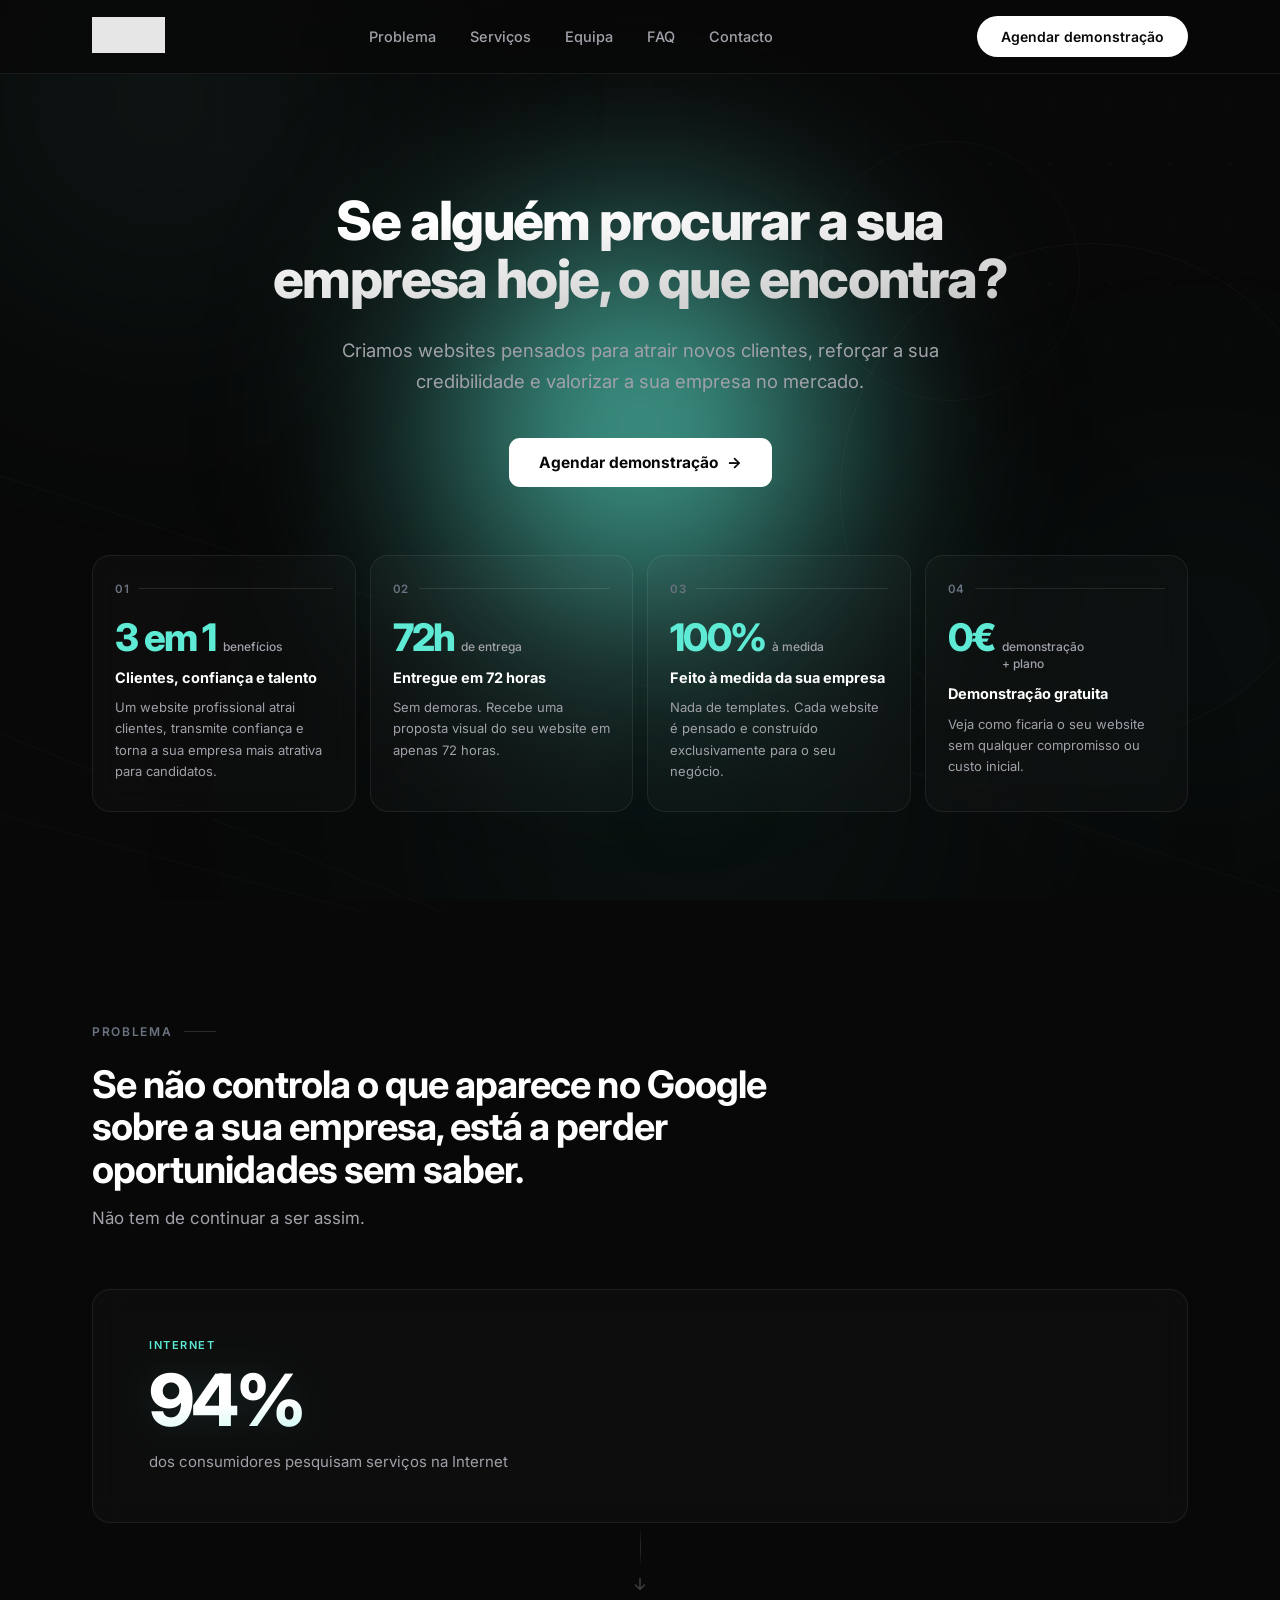
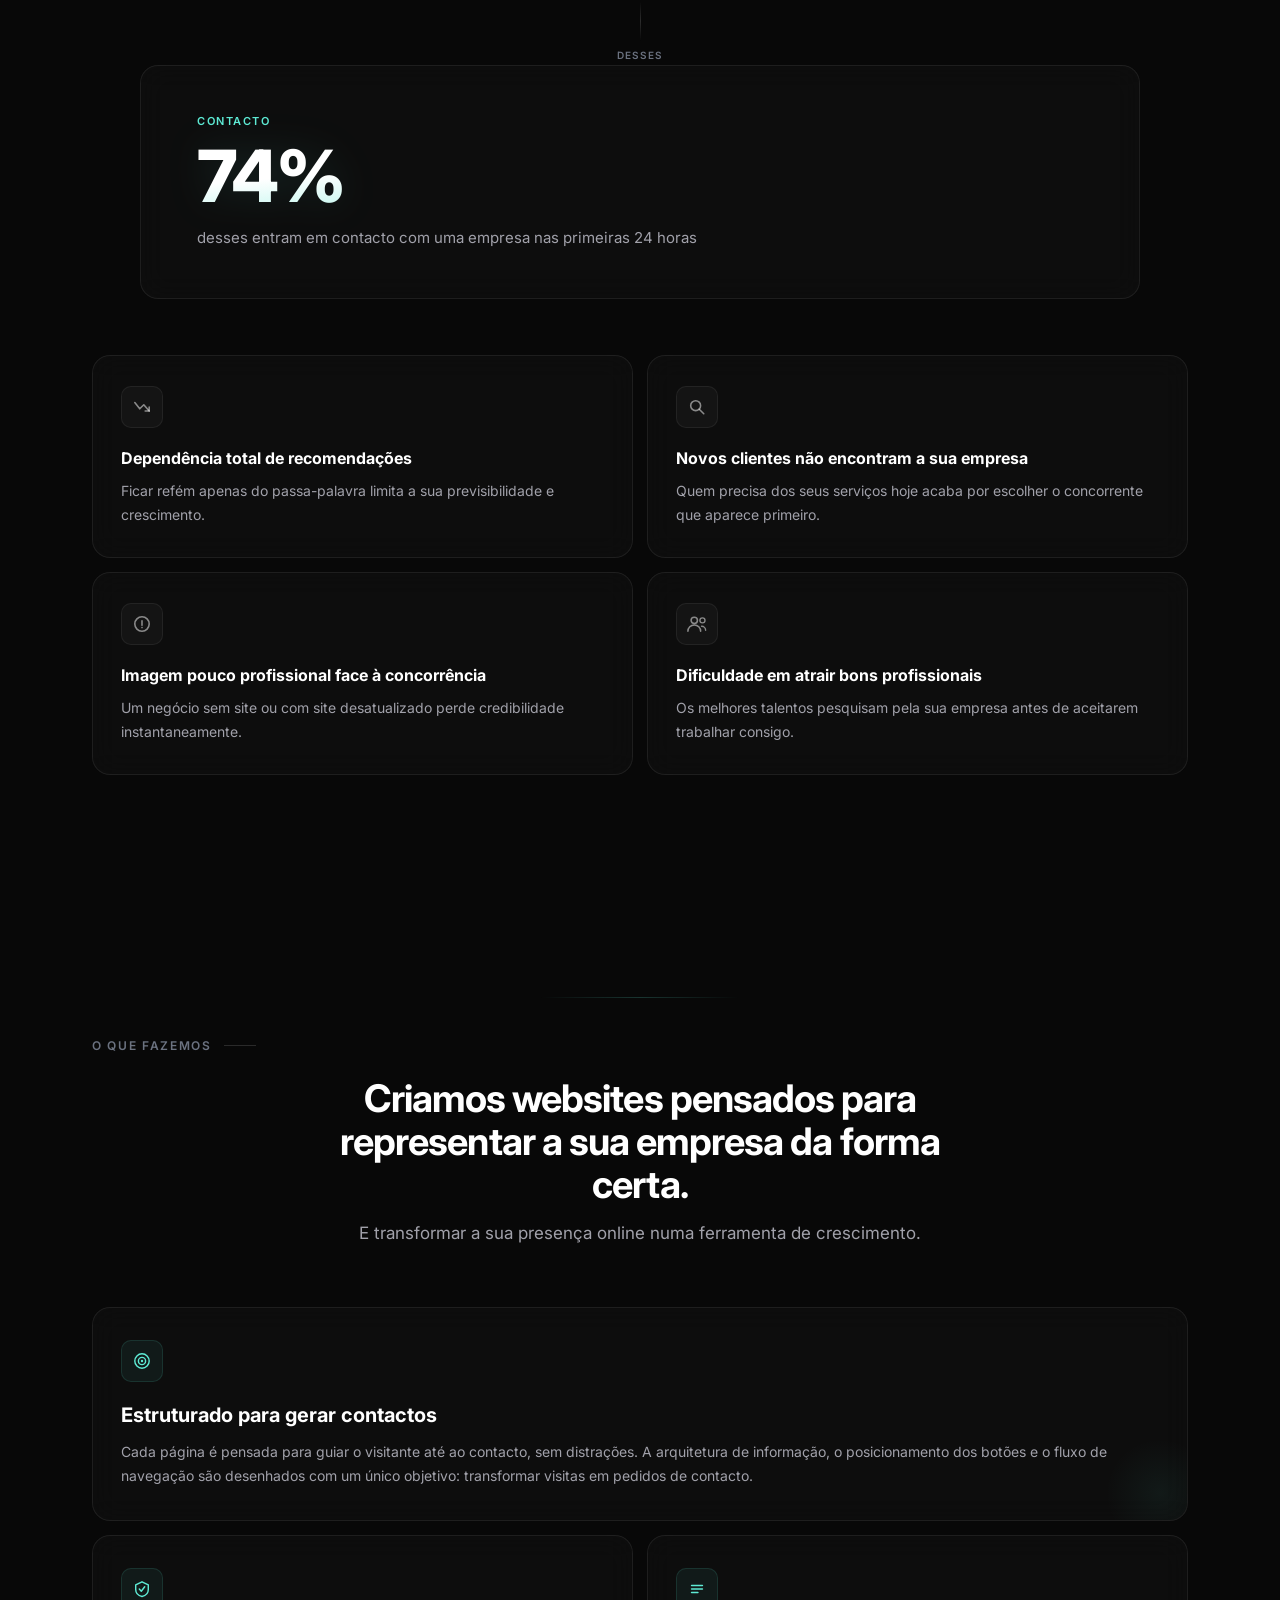
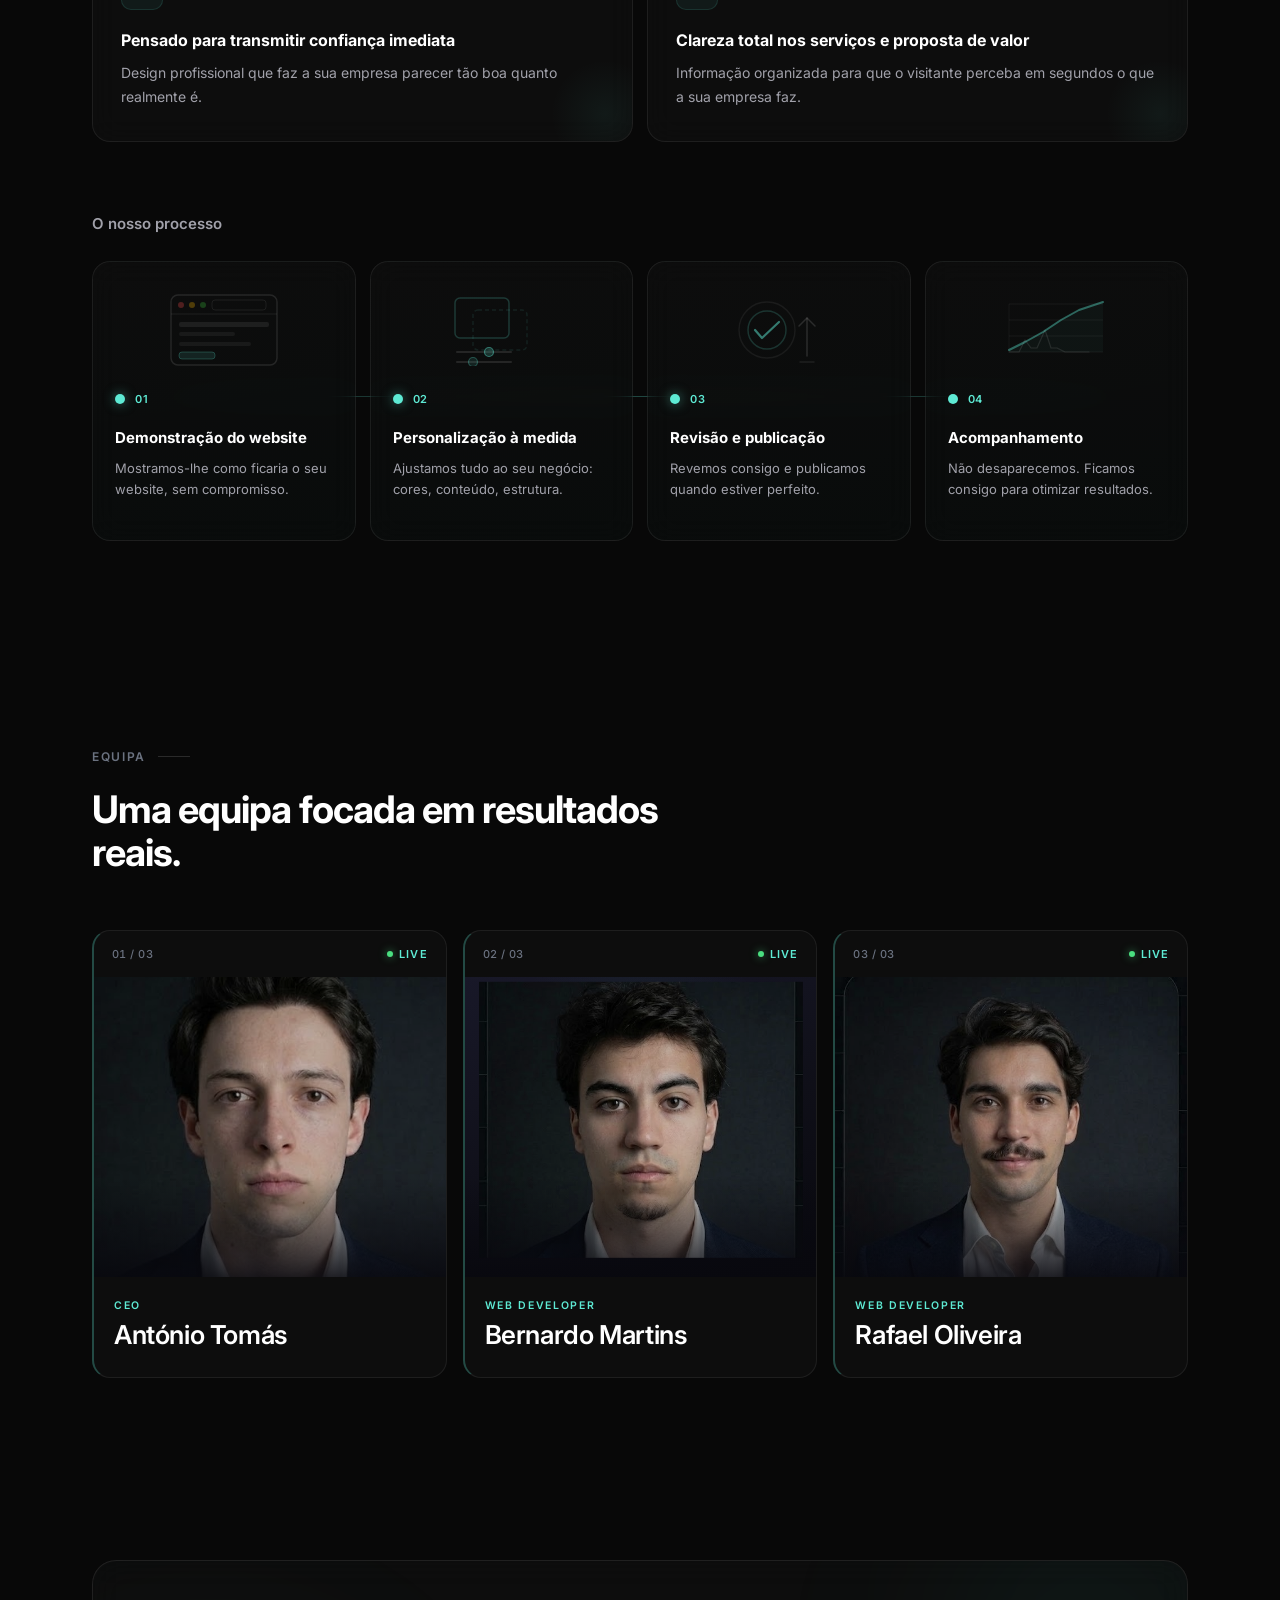
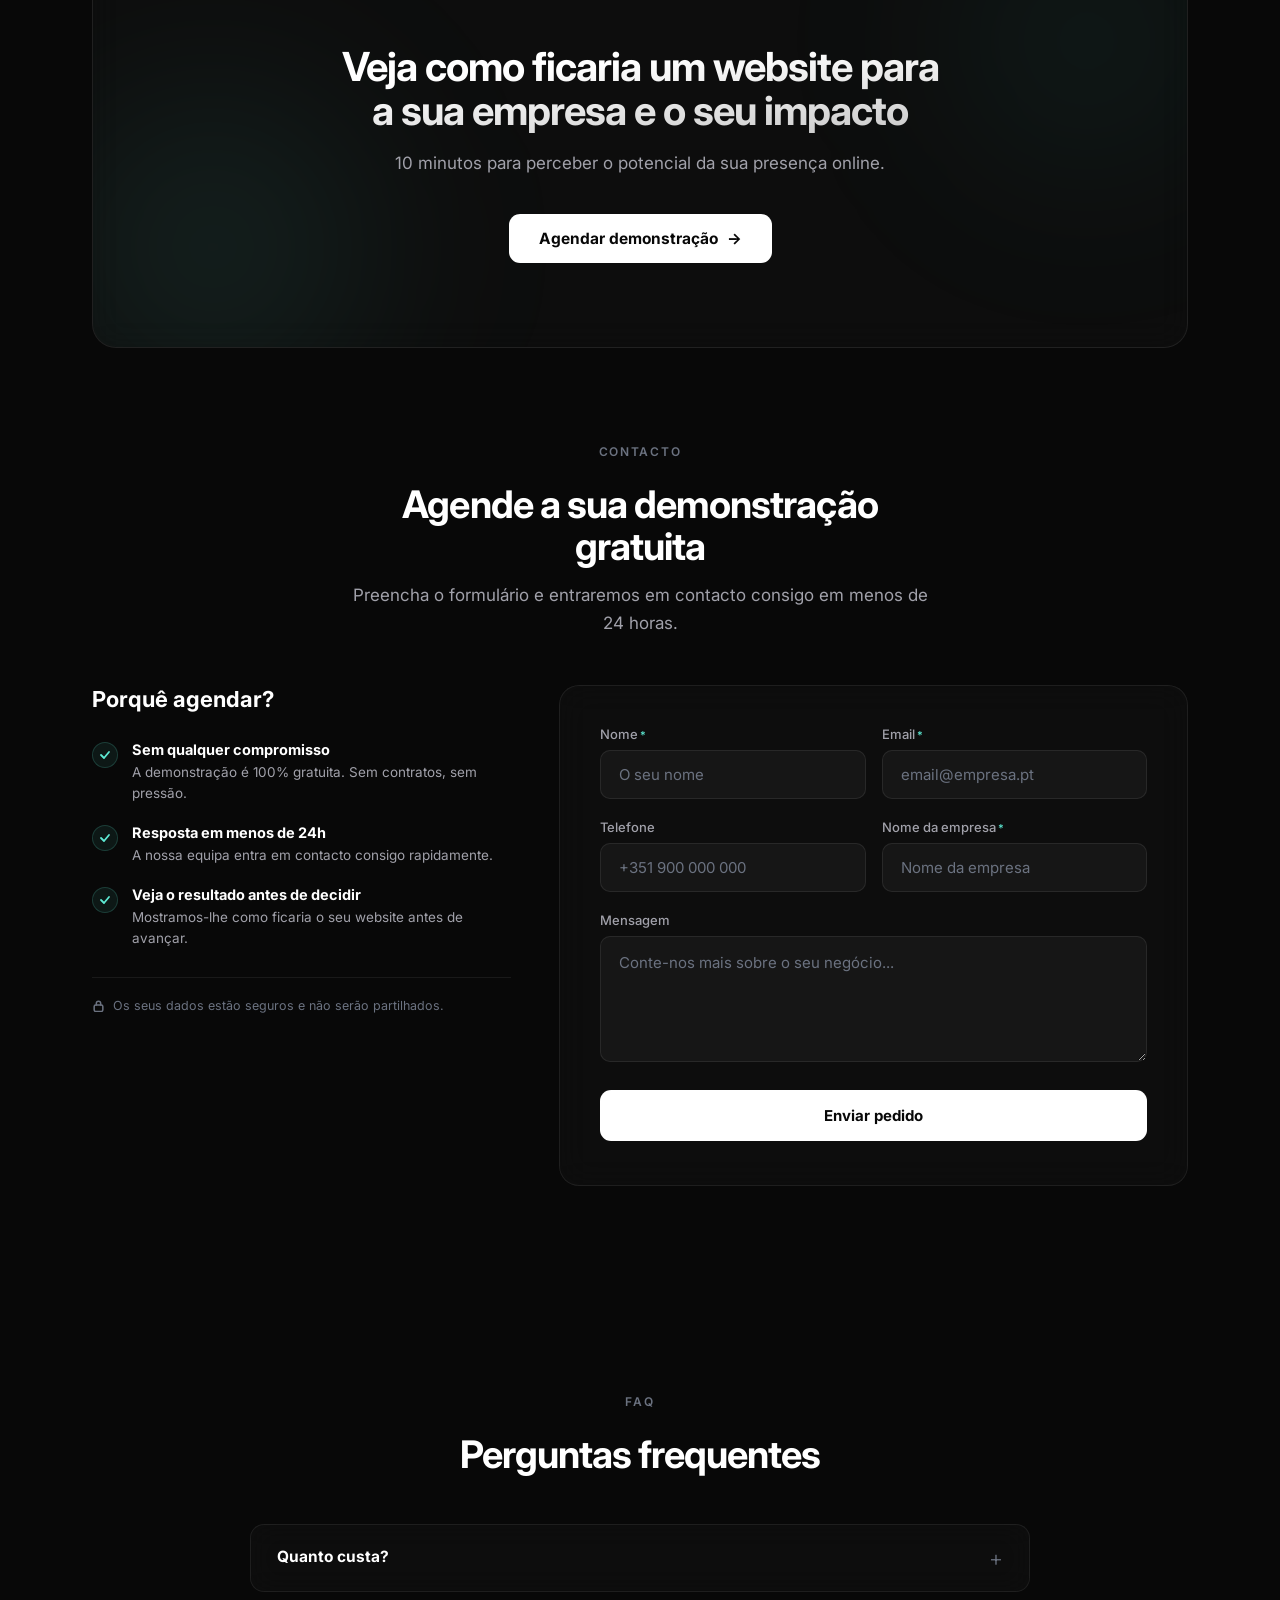
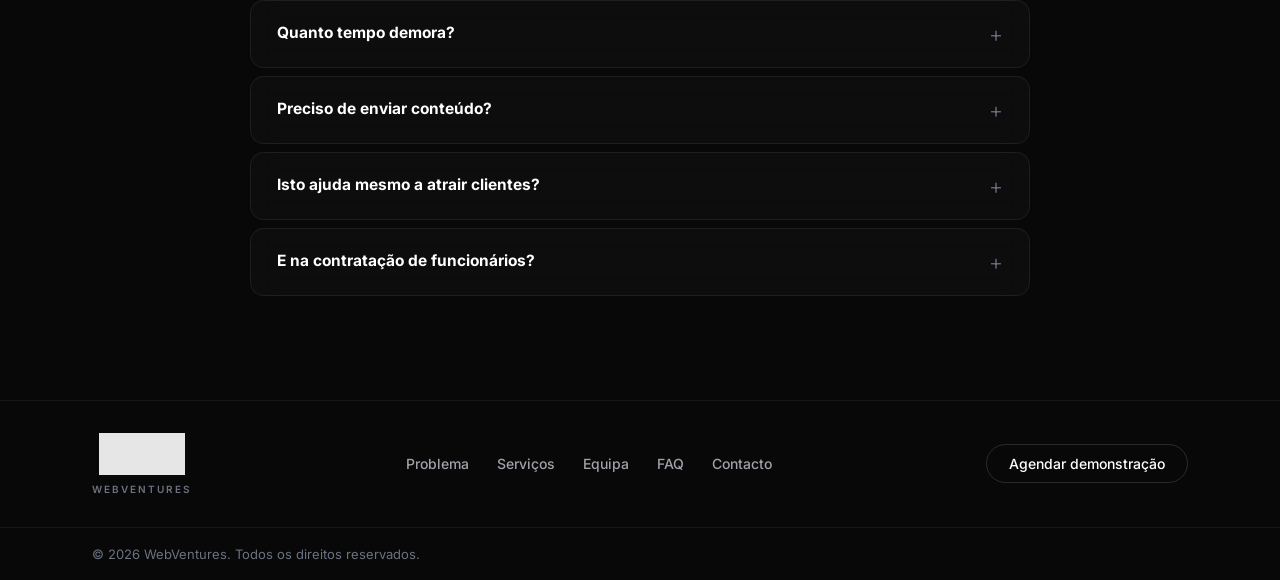
==== commit eec50a46: "Improve landing page: logo, hero visuals, bento grid, process illustrations, photo zoom - Replace ha" ====
--- a/index.html
+++ b/index.html
@@ -246,7 +246,7 @@
 
 .prob-grid {
   display:grid; grid-template-columns:1fr 1fr;
-  gap:14px; margin-bottom:56px;
+  gap:14px;
 }
 .pcard {
   padding:30px 28px; border-radius:18px;
@@ -260,19 +260,27 @@
 }
 .pcard-icon {
   width:42px; height:42px; border-radius:10px;
-  background:rgba(255,255,255,0.04); border:1px solid rgba(255,255,255,0.07);
+  background:rgba(255,255,255,0.03); border:1px solid rgba(255,255,255,0.06);
   display:flex; align-items:center; justify-content:center;
   margin-bottom:20px; flex-shrink:0;
 }
 .pcard h3 { font-size:16px; font-weight:700; color:var(--white); margin-bottom:10px; line-height:1.35; }
 .pcard p  { font-size:14px; color:var(--muted); line-height:1.7; }
 
-/* Stats funnel */
-.stats-row { display:flex; align-items:center; gap:16px; }
+/* Stats funnel — vertical stacked layout */
+.stats-row {
+  display:flex; flex-direction:column;
+  align-items:stretch; gap:0;
+  margin-bottom:56px;
+}
 .stat-card {
-  flex:1; padding:40px 44px; border-radius:18px;
+  flex:none; width:100%;
+  padding:48px 56px; border-radius:18px;
   background:var(--surface); border:1px solid var(--border);
   backdrop-filter:blur(14px); -webkit-backdrop-filter:blur(14px);
+}
+.stats-row .stat-card:last-child {
+  margin-left:48px; margin-right:48px; width:auto;
 }
 .stat-eyebrow {
   font-size:11px; font-weight:600;
@@ -287,7 +295,8 @@
 .stat-desc { font-size:15px; color:var(--muted); line-height:1.6; }
 .stat-arrow {
   display:flex; flex-direction:column;
-  align-items:center; gap:8px; flex:none; width:36px;
+  align-items:center; gap:8px;
+  flex:none; width:auto; padding:4px 0;
 }
 .stat-arrow-line {
   width:1px; height:40px;
@@ -297,7 +306,7 @@
 .stat-arrow-label {
   font-size:10px; font-weight:600;
   letter-spacing:0.1em; text-transform:uppercase; color:var(--dim);
-  writing-mode:vertical-rl; text-orientation:mixed; transform:rotate(180deg);
+  writing-mode:horizontal-tb; text-orientation:mixed;
 }
 
 /* ============================================================
@@ -333,7 +342,7 @@
 .proc-label { font-size:15px; font-weight:600; color:var(--muted); margin-bottom:28px; }
 .proc-wrap  { position:relative; }
 .proc-track {
-  position:absolute; top:33px; left:27px; right:27px; height:1px;
+  position:absolute; top:135px; left:27px; right:27px; height:1px;
   background:linear-gradient(90deg,
     transparent, rgba(94,234,212,0.18) 12%,
     rgba(94,234,212,0.28) 50%, rgba(94,234,212,0.18) 88%, transparent);
@@ -400,7 +409,7 @@
   width:100%; height:100%; display:block;
   object-fit:cover; object-position:top center;
   filter:saturate(0.8) brightness(0.85);
-  transition:filter 0.4s ease;
+  transition:filter 0.4s ease, transform 0.4s ease;
   position:relative; z-index:0;
 }
 .tcard:hover .tcard-photo img {
@@ -562,6 +571,11 @@
 .footer-copy-inner {
   max-width:var(--maxw); margin:0 auto;
   padding:18px 32px; font-size:13px; color:var(--dim);
+}
+.footer-brand { display:flex; flex-direction:column; align-items:center; gap:8px; }
+.footer-wordmark {
+  font-size:10px; font-weight:600;
+  letter-spacing:0.2em; text-transform:uppercase; color:var(--dim);
 }
 
 /* ============================================================
@@ -580,14 +594,15 @@
   .prob-head h2, .fazemos-head h2, .equipa-head h2,
   .faq-head h2, .form-head h2, .cta-inner h2 { font-size:30px; }
   .prob-grid { grid-template-columns:1fr; }
-  .stats-row { flex-direction:column; }
+  /* Stats — remove desktop indent on mobile */
+  .stats-row .stat-card:last-child { margin-left:0; margin-right:0; width:100%; }
   .stat-card { padding:28px 28px; }
   .stat-num  { font-size:48px; }
-  .stat-arrow { flex-direction:row; width:auto; }
-  .stat-arrow-line { width:40px; height:1px;
-    background:linear-gradient(to right, transparent, rgba(255,255,255,0.15), transparent); }
-  .stat-arrow-icon svg { transform:rotate(90deg); }
-  .stat-arrow-label { writing-mode:horizontal-tb; transform:none; }
+  .stat-arrow { flex-direction:column; width:auto; }
+  .stat-arrow-line {
+    width:1px; height:30px;
+    background:linear-gradient(to bottom, transparent, rgba(255,255,255,0.15), transparent);
+  }
   .svc-grid { grid-template-columns:1fr; }
   .proc-grid  { grid-template-columns:1fr 1fr; }
   .proc-track { display:none; }
@@ -633,6 +648,50 @@
 }
 
 /* ============================================================
+   HERO GEOMETRIC BACKGROUND (Fix 2)
+   ============================================================ */
+.hero-geo {
+  position:absolute; inset:0;
+  overflow:hidden; pointer-events:none; z-index:-1;
+}
+.hgeo-circle {
+  position:absolute; border-radius:50%;
+}
+.hgeo-c1 {
+  width:500px; height:500px;
+  top:50%; right:-60px;
+  transform:translateY(-50%);
+  border:1px solid rgba(255,255,255,0.04);
+}
+.hgeo-c2 {
+  width:260px; height:260px;
+  top:8%; right:200px;
+  border:1px solid rgba(255,255,255,0.03);
+}
+.hgeo-c3 {
+  width:130px; height:130px;
+  top:62%; right:340px;
+  border:1px solid rgba(255,255,255,0.025);
+}
+.hgeo-line {
+  position:absolute; width:180%; height:1px;
+  left:-40%; background:rgba(255,255,255,0.03);
+  transform-origin:left center;
+}
+.hgeo-l1 { top:28%; transform:rotate(18deg); }
+.hgeo-l2 { top:54%; transform:rotate(22deg); }
+.hgeo-l3 { top:72%; transform:rotate(15deg); }
+.hgeo-dots {
+  position:absolute; top:0; right:0;
+  width:320px; height:320px;
+  background-image:radial-gradient(circle, rgba(255,255,255,0.03) 1.5px, transparent 1.5px);
+  background-size:60px 60px;
+}
+@media (max-width:768px) {
+  .hero-geo { display:none; }
+}
+
+/* ============================================================
    ENHANCEMENT 1B — HERO STAGGERED ENTRANCE (pure CSS)
    ============================================================ */
 @keyframes fade-up {
@@ -691,7 +750,7 @@
    ENHANCEMENT 3: STATISTICS COUNTER + VISUAL DRAMA
    ============================================================ */
 
-/* 3B: stat number — gradient text, larger size, subtle glow */
+/* stat number — gradient text, larger size, subtle glow */
 .stat-num {
   font-size:72px;
   background:linear-gradient(175deg, #FFFFFF 30%, #5EEAD4 100%);
@@ -705,21 +764,22 @@
   .stat-num { font-size:48px; }
 }
 
-/* 3C: second stat card slightly narrower to suggest funnel narrowing */
-.stats-row .stat-card:last-child { flex:0.92; }
-
 /* Arrow icon pulse */
 @keyframes arrow-pulse {
   0%,100% { opacity:0.4; }
   50%     { opacity:0.8; }
 }
-.stat-arrow-icon svg { animation:arrow-pulse 2.5s ease-in-out infinite; }
+/* Rotate arrow to point downward for vertical layout */
+.stat-arrow-icon svg {
+  transform:rotate(90deg);
+  animation:arrow-pulse 2.5s ease-in-out infinite;
+}
 
 /* ============================================================
    ENHANCEMENT 4: PROCESS TIMELINE ANIMATION
    ============================================================ */
 
-/* 4A: track starts hidden and draws left → right when section enters viewport */
+/* track starts hidden and draws left → right when section enters viewport */
 .proc-track { transform-origin:left center; transform:scaleX(0); }
 @keyframes track-draw {
   from { transform:scaleX(0); }
@@ -727,7 +787,7 @@
 }
 .proc-track.drawn { animation:track-draw 1.2s ease-out forwards; }
 
-/* 4B: step dots start unlit, pop in sequentially via JS class */
+/* step dots start unlit, pop in sequentially via JS class */
 .step-dot { box-shadow:none; }
 @keyframes dot-pop {
   0%   { transform:scale(1);   box-shadow:none; }
@@ -740,7 +800,7 @@
    ENHANCEMENT 5: DIFFERENTIATE PROBLEMA vs O QUE FAZEMOS
    ============================================================ */
 
-/* 5A: horizontal icon-left layout for service cards */
+/* horizontal icon-left layout for service cards */
 .svc-grid { grid-template-columns:1fr; max-width:700px; }
 .scard {
   display:grid;
@@ -758,7 +818,7 @@
 .scard h3 { grid-row:1; grid-column:2; }
 .scard p  { grid-row:2; grid-column:2; }
 
-/* 5B: decorative divider at top of O que fazemos content */
+/* decorative divider at top of O que fazemos content */
 .fazemos .contain::before {
   content:"";
   display:block;
@@ -767,8 +827,55 @@
   background:linear-gradient(90deg, transparent, rgba(94,234,212,0.2), transparent);
 }
 
-/* 5C: scard hover — teal tint instead of generic surface-2 */
+/* scard hover — teal tint instead of generic surface-2 */
 .scard:hover { background:rgba(94,234,212,0.04); }
+
+/* ============================================================
+   FIX 5: SERVICE BENTO GRID
+   Overrides Enhancement 5's horizontal-row layout
+   ============================================================ */
+.svc-grid { grid-template-columns:1fr 1fr; max-width:none; }
+.scard {
+  display:block; padding:32px 28px;
+  position:relative; overflow:hidden;
+}
+.scard-icon {
+  grid-row:unset; grid-column:unset;
+  width:42px; height:42px; align-self:auto; margin-bottom:20px;
+}
+.scard h3 { grid-row:unset; grid-column:unset; font-size:16px; }
+.scard p  { grid-row:unset; grid-column:unset; }
+
+/* Hero card: full width + larger title + brighter hover border */
+.scard-hero { grid-column:1 / -1; }
+.scard-hero h3 { font-size:20px; line-height:1.3; margin-bottom:12px; }
+.scard-hero:hover { border-color:rgba(94,234,212,0.25); }
+
+/* Decorative corner glow on every scard */
+.scard::after {
+  content:""; position:absolute;
+  bottom:-28px; right:-28px;
+  width:110px; height:110px; border-radius:50%;
+  background:radial-gradient(circle, rgba(94,234,212,0.055) 0%, transparent 70%);
+  pointer-events:none;
+}
+@media (max-width:768px) {
+  .svc-grid { grid-template-columns:1fr; }
+  .scard-hero { grid-column:auto; }
+  .scard-hero h3 { font-size:17px; }
+}
+
+/* ============================================================
+   FIX 6: PROCESS STEP ILLUSTRATIONS
+   ============================================================ */
+.step-card {
+  min-height:280px;
+  background:linear-gradient(170deg, var(--surface) 0%, rgba(94,234,212,0.018) 100%);
+}
+.step-visual {
+  display:flex; justify-content:center; align-items:center;
+  height:80px; margin-bottom:22px;
+}
 
 /* ============================================================
    ENHANCEMENT 6: MOBILE HAMBURGER MENU
@@ -881,7 +988,7 @@
 }
 
 /* ============================================================
-   ENHANCEMENT 8: SVG LOGO
+   ENHANCEMENT 8: LOGO
    ============================================================ */
 
 .footer-logo { height:42px; }
@@ -906,10 +1013,7 @@
 <header>
   <div class="nav-inner">
     <a href="#top">
-      <svg class="nav-logo" height="32" viewBox="0 0 52 28" fill="none" xmlns="http://www.w3.org/2000/svg" aria-label="WebVentures">
-        <polyline points="2,3 10,25 18,7 26,25 34,3" stroke="#FFFFFF" stroke-width="2.5" stroke-linecap="round" stroke-linejoin="round"/>
-        <polyline points="31,3 40,25 49,3" stroke="#FFFFFF" stroke-width="2.5" stroke-linecap="round" stroke-linejoin="round"/>
-      </svg>
+      <img src="uploads/pasted-1782258618052-0.png" alt="WebVentures" class="nav-logo">
     </a>
     <nav class="nav-links">
       <a href="#problema" class="nav-link">Problema</a>
@@ -945,6 +1049,17 @@
      ================================================================ -->
 <section id="top" class="hero">
 
+  <!-- Geometric background: wireframe circles, diagonal lines, dot grid -->
+  <div class="hero-geo" aria-hidden="true">
+    <div class="hgeo-circle hgeo-c1"></div>
+    <div class="hgeo-circle hgeo-c2"></div>
+    <div class="hgeo-circle hgeo-c3"></div>
+    <div class="hgeo-line hgeo-l1"></div>
+    <div class="hgeo-line hgeo-l2"></div>
+    <div class="hgeo-line hgeo-l3"></div>
+    <div class="hgeo-dots"></div>
+  </div>
+
   <!-- Enhancement 1A: focal glow behind headline -->
   <div class="hero-glow" aria-hidden="true"></div>
 
@@ -963,10 +1078,10 @@
       <div class="bcard">
         <div class="bcard-step"><span>01</span></div>
         <div class="bcard-metric">
-          <span class="bcard-num word">+clientes</span>
-        </div>
-        <div class="bcard-unit" style="margin-bottom:13px;">confiança + talento</div>
-        <div class="bcard-title">Mais clientes, mais confiança e mais mão de obra</div>
+          <span class="bcard-num">3 em 1</span>
+          <span class="bcard-unit">benefícios</span>
+        </div>
+        <div class="bcard-title">Clientes, confiança e talento</div>
         <div class="bcard-desc">Um website profissional atrai clientes, transmite confiança e torna a sua empresa mais atrativa para candidatos.</div>
       </div>
 
@@ -1018,57 +1133,7 @@
       <p class="sub">Não tem de continuar a ser assim.</p>
     </div>
 
-    <div class="prob-grid">
-
-      <div class="pcard reveal" data-delay="0">
-        <div class="pcard-icon">
-          <svg width="18" height="18" viewBox="0 0 20 20" fill="none" xmlns="http://www.w3.org/2000/svg">
-            <polyline points="2,5 7.5,12 12,7.5 18,14.5" stroke="#C9A84C" stroke-width="1.75" stroke-linecap="round" stroke-linejoin="round"/>
-            <polyline points="13.5,14.5 18,14.5 18,10" stroke="#C9A84C" stroke-width="1.75" stroke-linecap="round" stroke-linejoin="round"/>
-          </svg>
-        </div>
-        <h3>Dependência total de recomendações</h3>
-        <p>Ficar refém apenas do passa-palavra limita a sua previsibilidade e crescimento.</p>
-      </div>
-
-      <div class="pcard reveal" data-delay="100">
-        <div class="pcard-icon">
-          <svg width="18" height="18" viewBox="0 0 20 20" fill="none" xmlns="http://www.w3.org/2000/svg">
-            <circle cx="8.5" cy="8.5" r="5.5" stroke="#C9A84C" stroke-width="1.75"/>
-            <line x1="12.5" y1="12.5" x2="17.5" y2="17.5" stroke="#C9A84C" stroke-width="1.75" stroke-linecap="round"/>
-          </svg>
-        </div>
-        <h3>Novos clientes não encontram a sua empresa</h3>
-        <p>Quem precisa dos seus serviços hoje acaba por escolher o concorrente que aparece primeiro.</p>
-      </div>
-
-      <div class="pcard reveal" data-delay="200">
-        <div class="pcard-icon">
-          <svg width="18" height="18" viewBox="0 0 20 20" fill="none" xmlns="http://www.w3.org/2000/svg">
-            <circle cx="10" cy="10" r="8" stroke="#C9A84C" stroke-width="1.75"/>
-            <line x1="10" y1="6.5" x2="10" y2="11.5" stroke="#C9A84C" stroke-width="1.75" stroke-linecap="round"/>
-            <circle cx="10" cy="14" r="0.9" fill="#C9A84C"/>
-          </svg>
-        </div>
-        <h3>Imagem pouco profissional face à concorrência</h3>
-        <p>Um negócio sem site ou com site desatualizado perde credibilidade instantaneamente.</p>
-      </div>
-
-      <div class="pcard reveal" data-delay="300">
-        <div class="pcard-icon">
-          <svg width="20" height="18" viewBox="0 0 22 18" fill="none" xmlns="http://www.w3.org/2000/svg">
-            <circle cx="8" cy="5" r="3.5" stroke="#C9A84C" stroke-width="1.7"/>
-            <circle cx="17" cy="5" r="2.8" stroke="#C9A84C" stroke-width="1.5"/>
-            <path d="M1 17c0-3.866 3.134-7 7-7s7 3.134 7 7" stroke="#C9A84C" stroke-width="1.7" stroke-linecap="round" fill="none"/>
-            <path d="M16 11.5c2.485 0 4.5 2.015 4.5 4.5" stroke="#C9A84C" stroke-width="1.5" stroke-linecap="round" fill="none"/>
-          </svg>
-        </div>
-        <h3>Dificuldade em atrair bons profissionais</h3>
-        <p>Os melhores talentos pesquisam pela sua empresa antes de aceitarem trabalhar consigo.</p>
-      </div>
-
-    </div>
-
+    <!-- Stats funnel — appears BEFORE the problem cards -->
     <div class="stats-row">
 
       <div class="stat-card reveal" data-delay="0">
@@ -1096,6 +1161,57 @@
 
     </div>
 
+    <div class="prob-grid">
+
+      <div class="pcard reveal" data-delay="0">
+        <div class="pcard-icon">
+          <svg width="18" height="18" viewBox="0 0 20 20" fill="none" xmlns="http://www.w3.org/2000/svg">
+            <polyline points="2,5 7.5,12 12,7.5 18,14.5" stroke="rgba(255,255,255,0.5)" stroke-width="1.75" stroke-linecap="round" stroke-linejoin="round"/>
+            <polyline points="13.5,14.5 18,14.5 18,10" stroke="rgba(255,255,255,0.5)" stroke-width="1.75" stroke-linecap="round" stroke-linejoin="round"/>
+          </svg>
+        </div>
+        <h3>Dependência total de recomendações</h3>
+        <p>Ficar refém apenas do passa-palavra limita a sua previsibilidade e crescimento.</p>
+      </div>
+
+      <div class="pcard reveal" data-delay="100">
+        <div class="pcard-icon">
+          <svg width="18" height="18" viewBox="0 0 20 20" fill="none" xmlns="http://www.w3.org/2000/svg">
+            <circle cx="8.5" cy="8.5" r="5.5" stroke="rgba(255,255,255,0.5)" stroke-width="1.75"/>
+            <line x1="12.5" y1="12.5" x2="17.5" y2="17.5" stroke="rgba(255,255,255,0.5)" stroke-width="1.75" stroke-linecap="round"/>
+          </svg>
+        </div>
+        <h3>Novos clientes não encontram a sua empresa</h3>
+        <p>Quem precisa dos seus serviços hoje acaba por escolher o concorrente que aparece primeiro.</p>
+      </div>
+
+      <div class="pcard reveal" data-delay="200">
+        <div class="pcard-icon">
+          <svg width="18" height="18" viewBox="0 0 20 20" fill="none" xmlns="http://www.w3.org/2000/svg">
+            <circle cx="10" cy="10" r="8" stroke="rgba(255,255,255,0.5)" stroke-width="1.75"/>
+            <line x1="10" y1="6.5" x2="10" y2="11.5" stroke="rgba(255,255,255,0.5)" stroke-width="1.75" stroke-linecap="round"/>
+            <circle cx="10" cy="14" r="0.9" fill="rgba(255,255,255,0.5)"/>
+          </svg>
+        </div>
+        <h3>Imagem pouco profissional face à concorrência</h3>
+        <p>Um negócio sem site ou com site desatualizado perde credibilidade instantaneamente.</p>
+      </div>
+
+      <div class="pcard reveal" data-delay="300">
+        <div class="pcard-icon">
+          <svg width="20" height="18" viewBox="0 0 22 18" fill="none" xmlns="http://www.w3.org/2000/svg">
+            <circle cx="8" cy="5" r="3.5" stroke="rgba(255,255,255,0.5)" stroke-width="1.7"/>
+            <circle cx="17" cy="5" r="2.8" stroke="rgba(255,255,255,0.5)" stroke-width="1.5"/>
+            <path d="M1 17c0-3.866 3.134-7 7-7s7 3.134 7 7" stroke="rgba(255,255,255,0.5)" stroke-width="1.7" stroke-linecap="round" fill="none"/>
+            <path d="M16 11.5c2.485 0 4.5 2.015 4.5 4.5" stroke="rgba(255,255,255,0.5)" stroke-width="1.5" stroke-linecap="round" fill="none"/>
+          </svg>
+        </div>
+        <h3>Dificuldade em atrair bons profissionais</h3>
+        <p>Os melhores talentos pesquisam pela sua empresa antes de aceitarem trabalhar consigo.</p>
+      </div>
+
+    </div>
+
   </div>
 </section>
 
@@ -1115,7 +1231,8 @@
 
     <div class="svc-grid">
 
-      <div class="scard reveal" data-delay="0">
+      <!-- Hero card: spans 2 columns -->
+      <div class="scard scard-hero reveal" data-delay="0">
         <div class="scard-icon">
           <svg width="18" height="18" viewBox="0 0 20 20" fill="none" xmlns="http://www.w3.org/2000/svg">
             <circle cx="10" cy="10" r="8" stroke="#5EEAD4" stroke-width="1.6"/>
@@ -1124,10 +1241,10 @@
           </svg>
         </div>
         <h3>Estruturado para gerar contactos</h3>
-        <p>Cada página é pensada para guiar o visitante até ao contacto, sem distrações.</p>
-      </div>
-
-      <div class="scard reveal" data-delay="120">
+        <p>Cada página é pensada para guiar o visitante até ao contacto, sem distrações. A arquitetura de informação, o posicionamento dos botões e o fluxo de navegação são desenhados com um único objetivo: transformar visitas em pedidos de contacto.</p>
+      </div>
+
+      <div class="scard reveal" data-delay="100">
         <div class="scard-icon">
           <svg width="18" height="18" viewBox="0 0 20 20" fill="none" xmlns="http://www.w3.org/2000/svg">
             <path d="M10 2L3 5.5v5c0 3.5 2.8 6.8 7 7.8 4.2-1 7-4.3 7-7.8v-5L10 2z" stroke="#5EEAD4" stroke-width="1.6" stroke-linejoin="round"/>
@@ -1138,7 +1255,7 @@
         <p>Design profissional que faz a sua empresa parecer tão boa quanto realmente é.</p>
       </div>
 
-      <div class="scard reveal" data-delay="240">
+      <div class="scard reveal" data-delay="200">
         <div class="scard-icon">
           <svg width="18" height="18" viewBox="0 0 20 20" fill="none" xmlns="http://www.w3.org/2000/svg">
             <line x1="4" y1="6"  x2="16" y2="6"  stroke="#5EEAD4" stroke-width="1.7" stroke-linecap="round"/>
@@ -1158,24 +1275,74 @@
       <div class="proc-grid">
 
         <div class="step-card reveal" data-delay="0">
+          <!-- Browser window mockup -->
+          <div class="step-visual">
+            <svg width="108" height="72" viewBox="0 0 108 72" fill="none">
+              <rect x="1" y="1" width="106" height="70" rx="7" stroke="rgba(255,255,255,0.1)" stroke-width="1.5"/>
+              <line x1="1" y1="20" x2="107" y2="20" stroke="rgba(255,255,255,0.07)" stroke-width="1"/>
+              <circle cx="11" cy="11" r="3" fill="rgba(255,80,80,0.28)"/>
+              <circle cx="22" cy="11" r="3" fill="rgba(255,185,0,0.28)"/>
+              <circle cx="33" cy="11" r="3" fill="rgba(60,200,60,0.28)"/>
+              <rect x="42" y="6" width="54" height="10" rx="3" stroke="rgba(255,255,255,0.07)" stroke-width="1" fill="none"/>
+              <rect x="9" y="28" width="90" height="5" rx="2" fill="rgba(255,255,255,0.07)"/>
+              <rect x="9" y="38" width="56" height="4" rx="2" fill="rgba(255,255,255,0.05)"/>
+              <rect x="9" y="48" width="72" height="4" rx="2" fill="rgba(255,255,255,0.05)"/>
+              <rect x="9" y="58" width="36" height="7" rx="3" fill="rgba(94,234,212,0.1)" stroke="rgba(94,234,212,0.22)" stroke-width="1"/>
+            </svg>
+          </div>
           <div class="step-ind"><span class="step-dot"></span><span class="step-n">01</span></div>
           <h3>Demonstração do website</h3>
           <p>Mostramos-lhe como ficaria o seu website, sem compromisso.</p>
         </div>
 
         <div class="step-card reveal" data-delay="100">
+          <!-- Customisation: overlapping frames + slider controls -->
+          <div class="step-visual">
+            <svg width="100" height="72" viewBox="0 0 100 72" fill="none">
+              <rect x="4" y="4" width="54" height="40" rx="5" stroke="rgba(94,234,212,0.2)" stroke-width="1.5" fill="none"/>
+              <rect x="22" y="16" width="54" height="40" rx="5" stroke="rgba(94,234,212,0.09)" stroke-width="1.5" stroke-dasharray="4 3" fill="none"/>
+              <line x1="6" y1="58" x2="60" y2="58" stroke="rgba(255,255,255,0.1)" stroke-width="2" stroke-linecap="round"/>
+              <circle cx="38" cy="58" r="4.5" fill="rgba(94,234,212,0.18)" stroke="rgba(94,234,212,0.45)" stroke-width="1.2"/>
+              <line x1="6" y1="68" x2="60" y2="68" stroke="rgba(255,255,255,0.1)" stroke-width="2" stroke-linecap="round"/>
+              <circle cx="22" cy="68" r="4.5" fill="rgba(94,234,212,0.1)" stroke="rgba(94,234,212,0.3)" stroke-width="1.2"/>
+            </svg>
+          </div>
           <div class="step-ind"><span class="step-dot"></span><span class="step-n">02</span></div>
           <h3>Personalização à medida</h3>
           <p>Ajustamos tudo ao seu negócio: cores, conteúdo, estrutura.</p>
         </div>
 
         <div class="step-card reveal" data-delay="200">
+          <!-- Checkmark circle + publish arrow -->
+          <div class="step-visual">
+            <svg width="100" height="72" viewBox="0 0 100 72" fill="none">
+              <circle cx="38" cy="36" r="28" stroke="rgba(255,255,255,0.06)" stroke-width="1.5"/>
+              <circle cx="38" cy="36" r="19" stroke="rgba(94,234,212,0.18)" stroke-width="1.5"/>
+              <polyline points="26,36 33,44 50,28" stroke="rgba(94,234,212,0.5)" stroke-width="2.2" stroke-linecap="round" stroke-linejoin="round"/>
+              <line x1="78" y1="62" x2="78" y2="24" stroke="rgba(255,255,255,0.13)" stroke-width="1.5" stroke-linecap="round"/>
+              <polyline points="70,32 78,24 86,32" stroke="rgba(255,255,255,0.13)" stroke-width="1.5" stroke-linecap="round" stroke-linejoin="round"/>
+              <line x1="71" y1="68" x2="85" y2="68" stroke="rgba(255,255,255,0.08)" stroke-width="1.5" stroke-linecap="round"/>
+            </svg>
+          </div>
           <div class="step-ind"><span class="step-dot"></span><span class="step-n">03</span></div>
           <h3>Revisão e publicação</h3>
           <p>Revemos consigo e publicamos quando estiver perfeito.</p>
         </div>
 
         <div class="step-card reveal" data-delay="300">
+          <!-- Trending chart with pulse line -->
+          <div class="step-visual">
+            <svg width="110" height="68" viewBox="0 0 110 68" fill="none">
+              <line x1="8" y1="56" x2="102" y2="56" stroke="rgba(255,255,255,0.05)" stroke-width="1"/>
+              <line x1="8" y1="40" x2="102" y2="40" stroke="rgba(255,255,255,0.05)" stroke-width="1"/>
+              <line x1="8" y1="24" x2="102" y2="24" stroke="rgba(255,255,255,0.05)" stroke-width="1"/>
+              <line x1="8" y1="8"  x2="102" y2="8"  stroke="rgba(255,255,255,0.05)" stroke-width="1"/>
+              <line x1="8" y1="8"  x2="8"   y2="56" stroke="rgba(255,255,255,0.05)" stroke-width="1"/>
+              <polygon points="8,54 24,46 42,36 60,24 78,14 102,6 102,56 8,56" fill="rgba(94,234,212,0.03)"/>
+              <polyline points="8,54 24,46 42,36 60,24 78,14 102,6" stroke="rgba(94,234,212,0.4)" stroke-width="2" stroke-linecap="round" stroke-linejoin="round"/>
+              <polyline points="8,56 18,56 24,44 30,52 36,52 44,34 50,52 56,52 64,56 88,56" stroke="rgba(255,255,255,0.1)" stroke-width="1.2" stroke-linecap="round" stroke-linejoin="round"/>
+            </svg>
+          </div>
           <div class="step-ind"><span class="step-dot"></span><span class="step-n">04</span></div>
           <h3>Acompanhamento</h3>
           <p>Não desaparecemos. Ficamos consigo para otimizar resultados.</p>
@@ -1208,7 +1375,7 @@
           <span class="tcard-live"><span class="live-dot"></span>LIVE</span>
         </div>
         <div class="tcard-photo">
-          <img src="uploads/antonio.jpg" alt="António Tomás, CEO" style="object-position:50% 5%;">
+          <img src="uploads/antonio.jpg" alt="António Tomás, CEO" style="object-position:50% 15%; transform:scale(1.28); transform-origin:50% 18%;">
         </div>
         <div class="tcard-info">
           <div class="tcard-role">CEO</div>
@@ -1222,7 +1389,7 @@
           <span class="tcard-live"><span class="live-dot"></span>LIVE</span>
         </div>
         <div class="tcard-photo">
-          <img src="uploads/bernardo.jpg" alt="Bernardo Martins, Web Developer" style="object-position:50% 13%;">
+          <img src="uploads/bernardo.jpg" alt="Bernardo Martins, Web Developer" style="object-position:50% 22%; transform:scale(0.92); transform-origin:50% 20%;">
         </div>
         <div class="tcard-info">
           <div class="tcard-role">Web Developer</div>
@@ -1473,12 +1640,9 @@
      ================================================================ -->
 <footer class="site-footer">
   <div class="footer-inner">
-    <a href="#top">
-      <svg class="nav-logo footer-logo" viewBox="0 0 104 44" fill="none" xmlns="http://www.w3.org/2000/svg" aria-label="WebVentures">
-        <polyline points="28,2 36,24 44,6 52,24 60,2" stroke="#FFFFFF" stroke-width="2.5" stroke-linecap="round" stroke-linejoin="round"/>
-        <polyline points="57,2 66,24 75,2" stroke="#FFFFFF" stroke-width="2.5" stroke-linecap="round" stroke-linejoin="round"/>
-        <text x="52" y="40" fill="rgba(255,255,255,0.6)" font-family="Inter,sans-serif" font-size="7.5" font-weight="600" letter-spacing="3" text-anchor="middle">WEBVENTURES</text>
-      </svg>
+    <a href="#top" class="footer-brand">
+      <img src="uploads/pasted-1782258618052-0.png" alt="WebVentures" class="nav-logo footer-logo">
+      <span class="footer-wordmark">WEBVENTURES</span>
     </a>
     <nav class="footer-nav">
       <a href="#problema" class="footer-link">Problema</a>
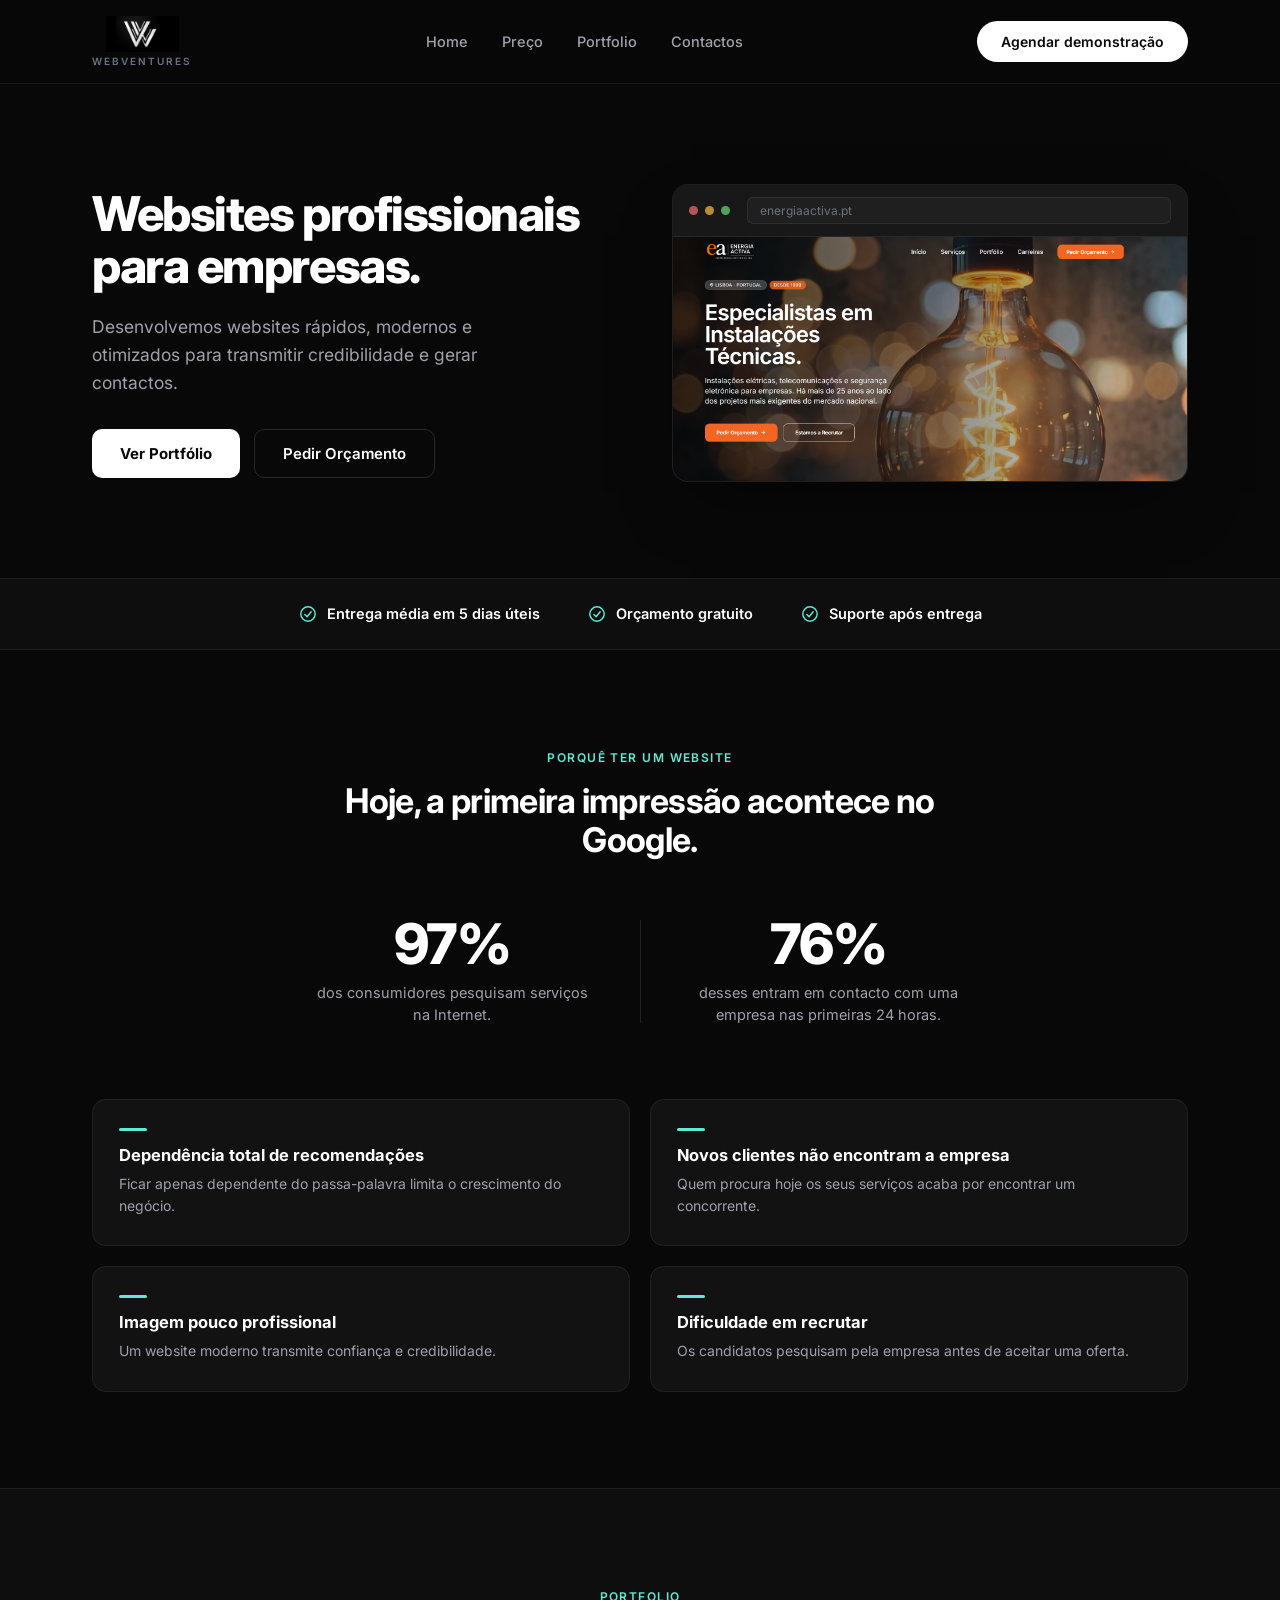
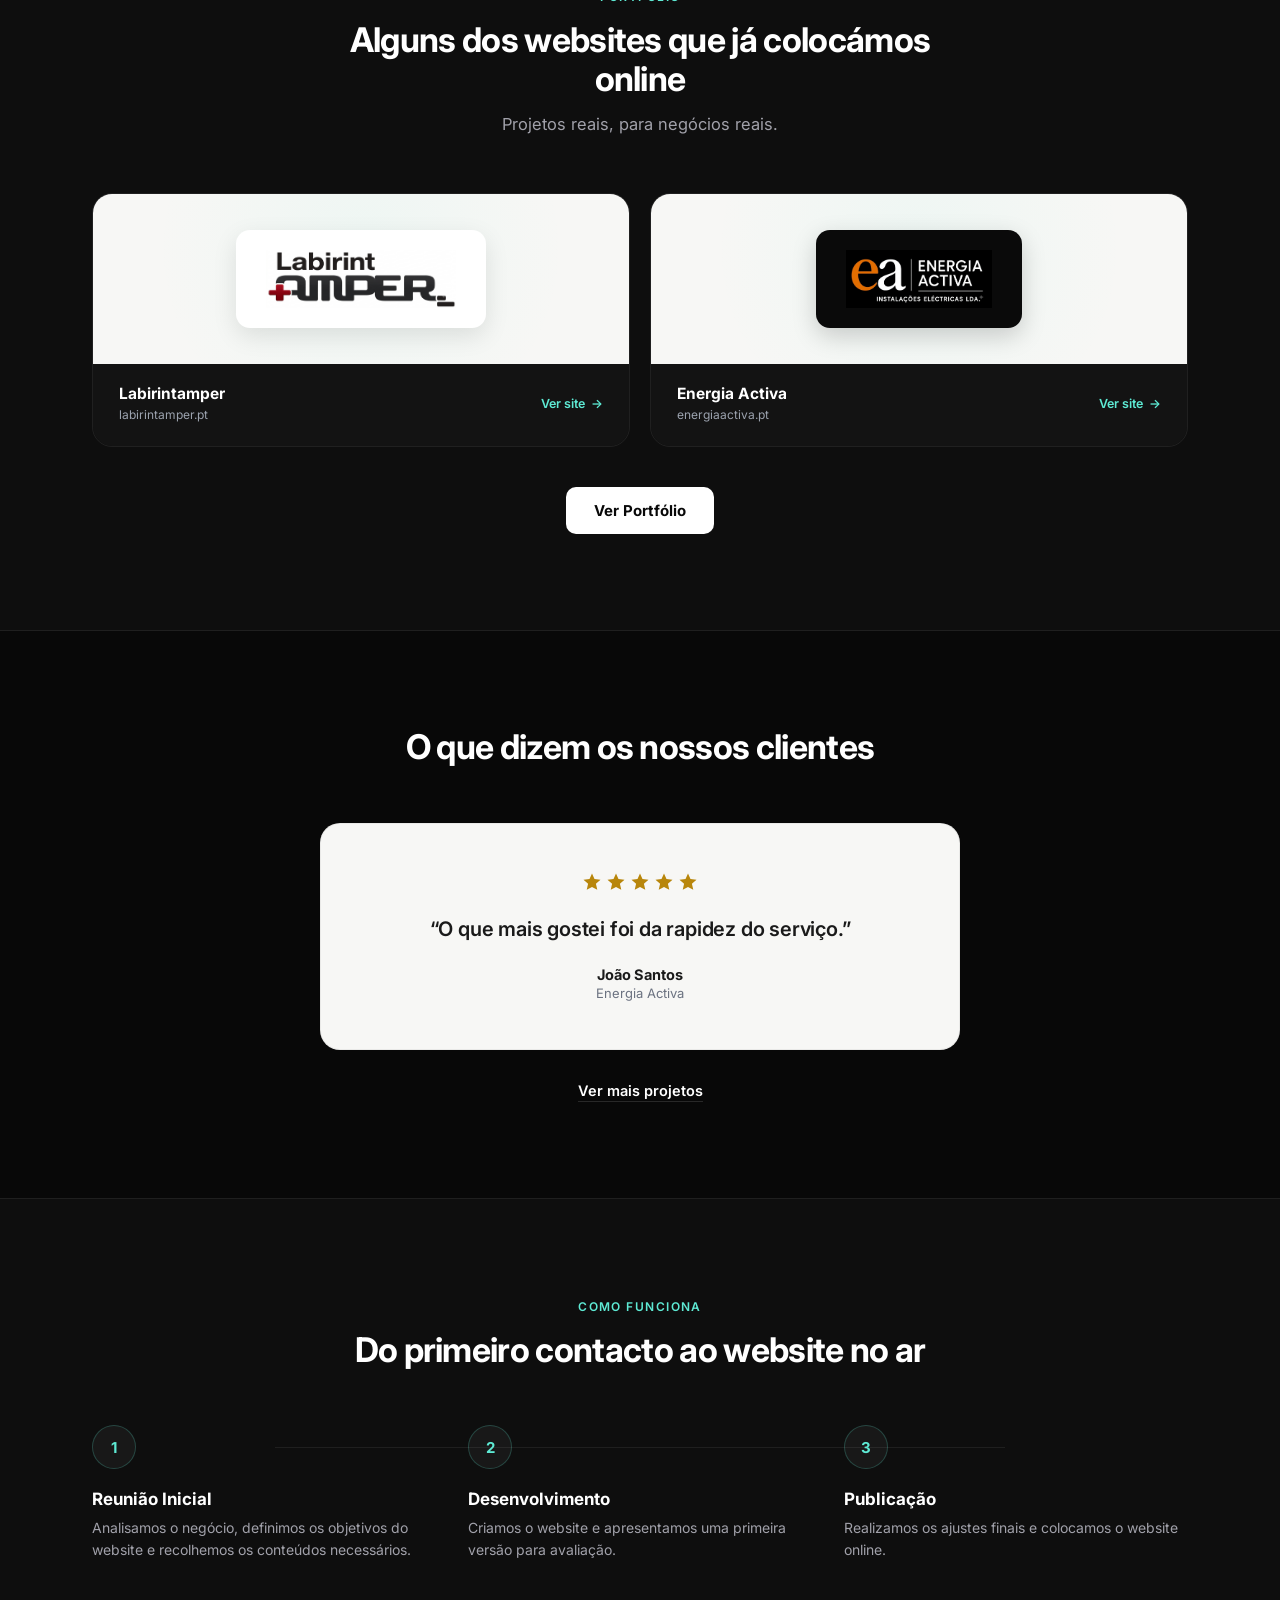
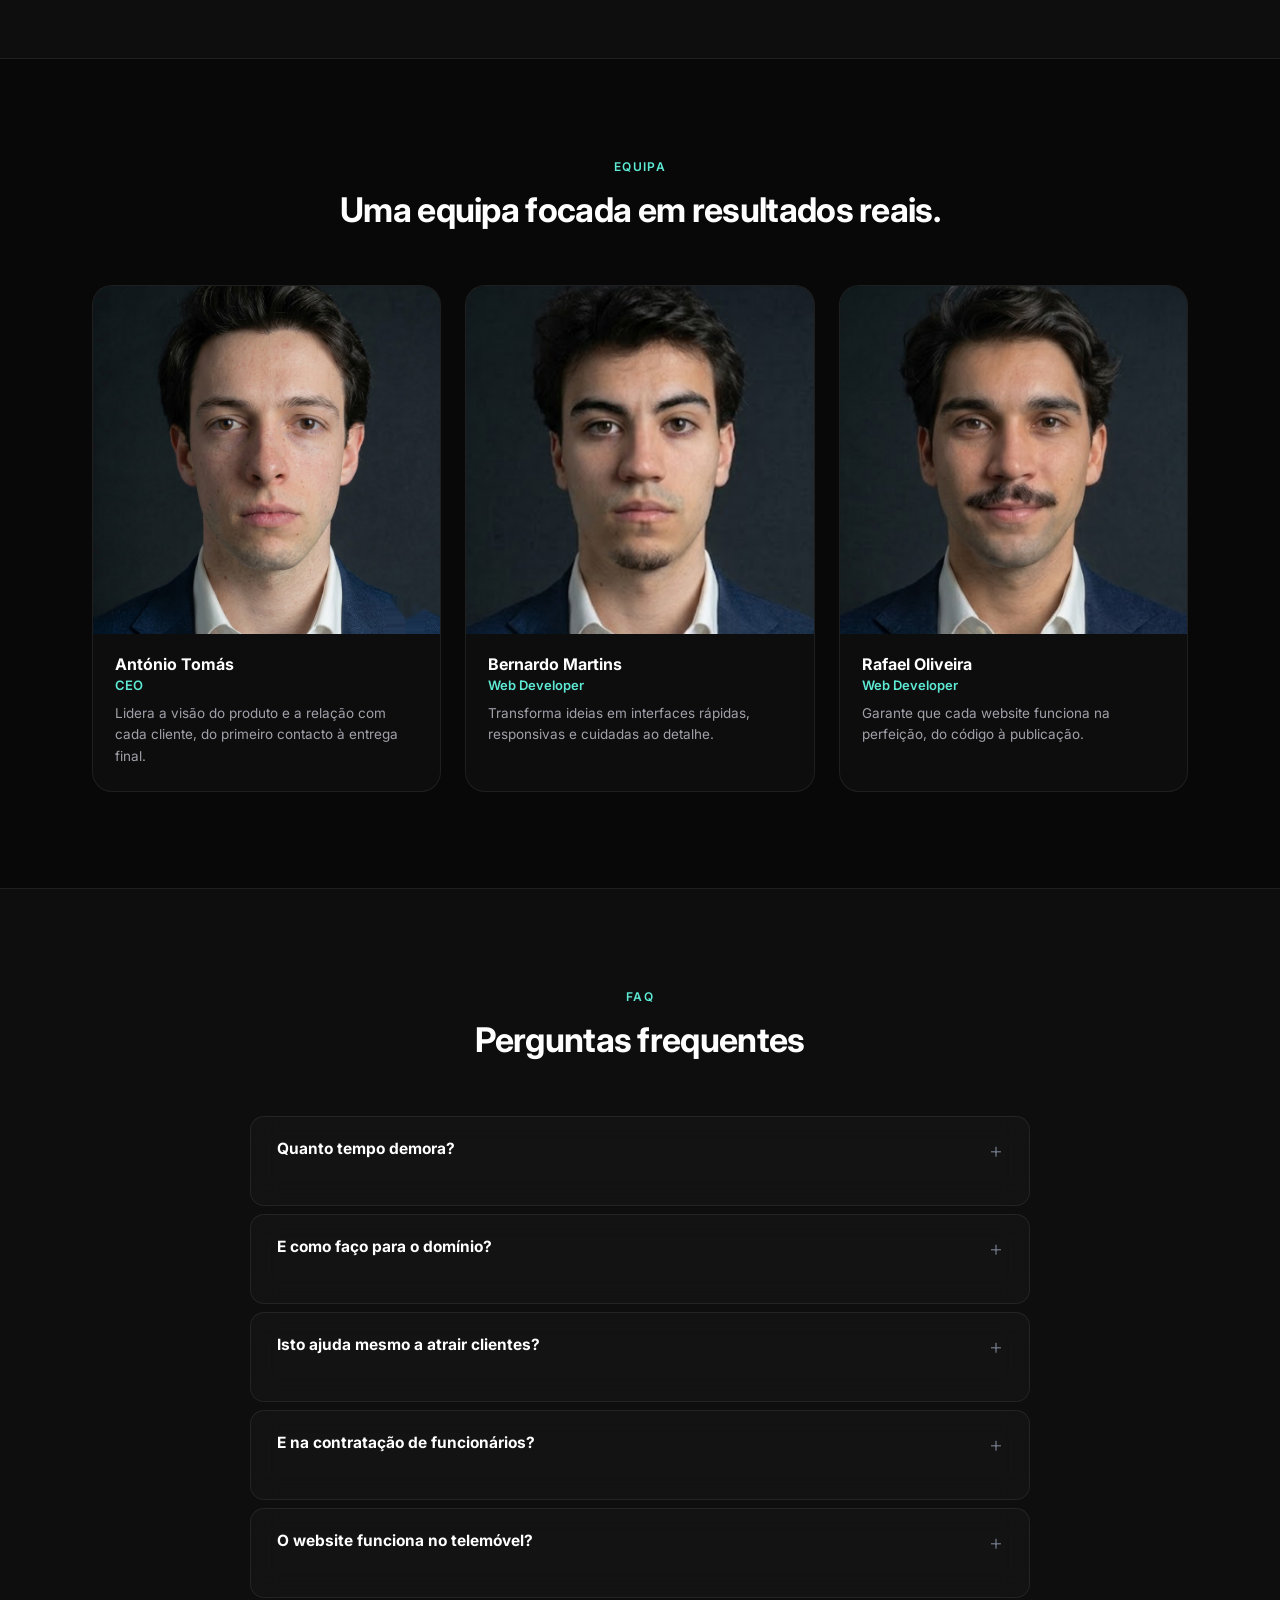
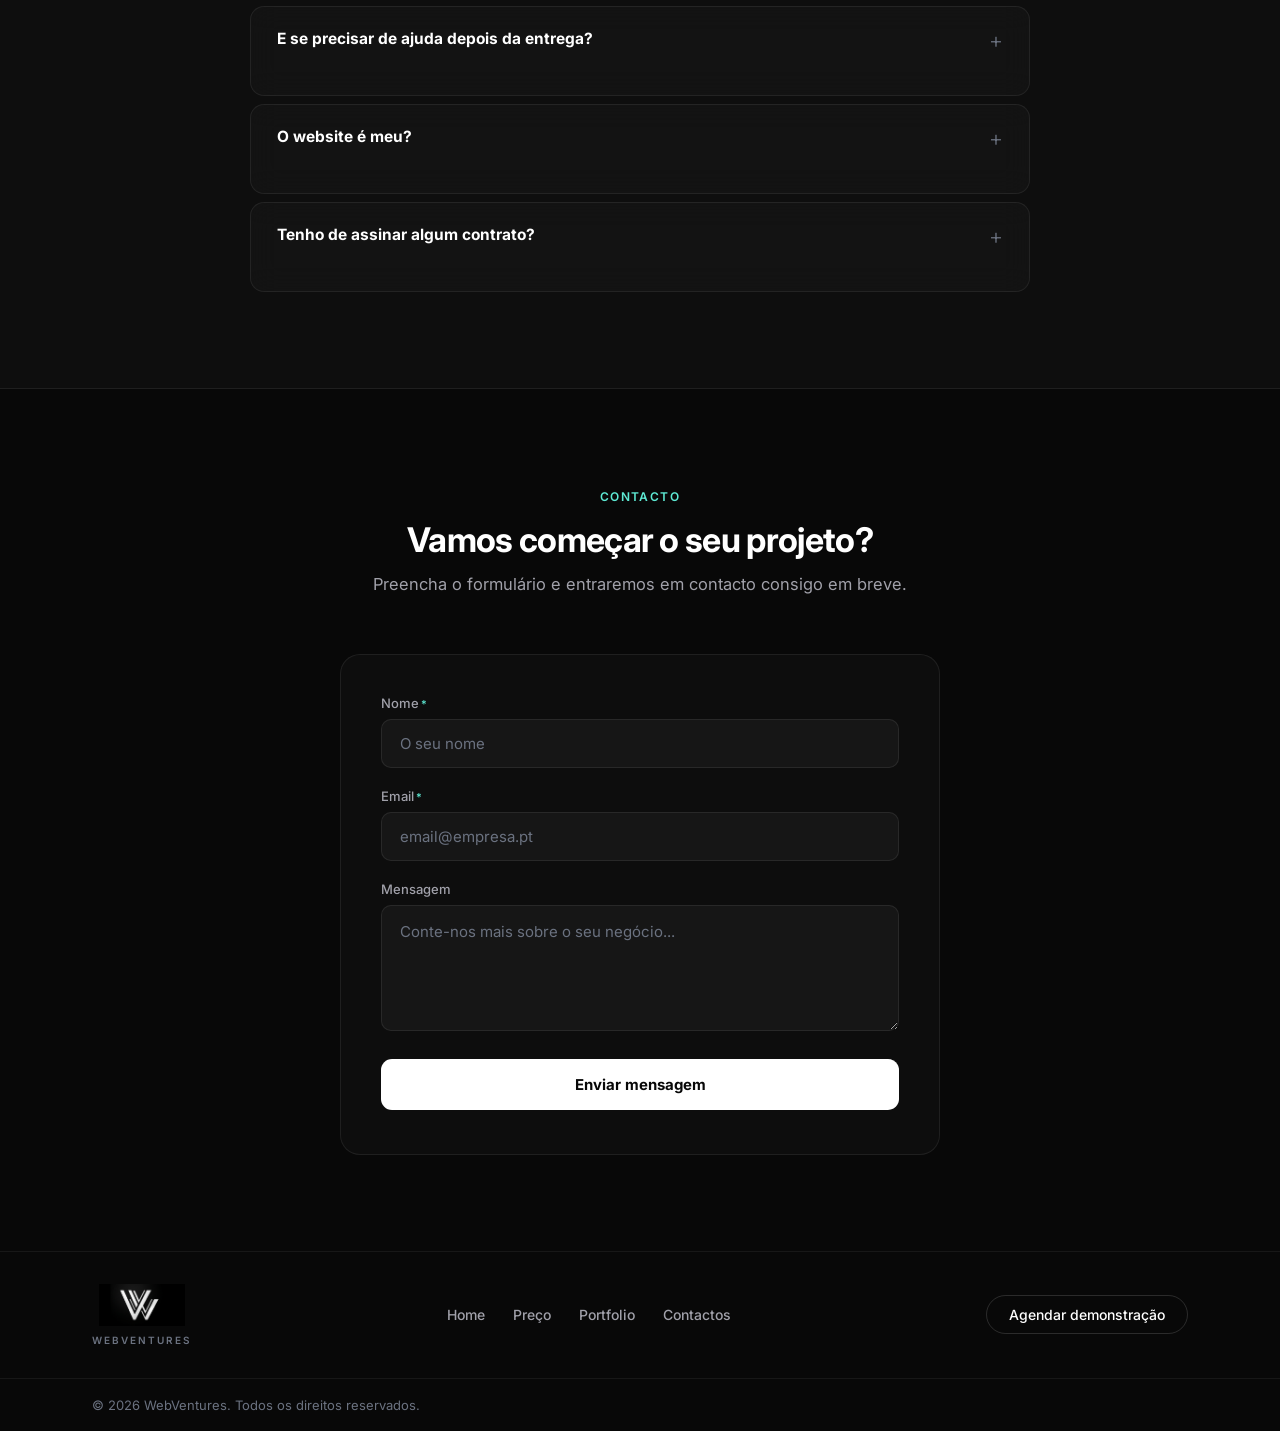
==== commit bab20798: "Primeiro commit" ====
--- a/index.html
+++ b/index.html
@@ -5,1006 +5,15 @@
 <meta name="viewport" content="width=device-width, initial-scale=1">
 <title>WebVentures – Websites que geram resultados</title>
 <meta name="description" content="WebVentures cria websites profissionais para pequenas e médias empresas. Atraia mais clientes, transmita confiança e destaque-se no Google. Entrega em 72 horas, demonstração 100% gratuita.">
+<link rel="icon" type="image/png" href="uploads/image-clean.png">
 <link rel="preconnect" href="https://fonts.googleapis.com">
 <link rel="preconnect" href="https://fonts.gstatic.com" crossorigin>
 <link href="https://fonts.googleapis.com/css2?family=Inter:wght@400;500;600;700;800&display=swap" rel="stylesheet">
-<style>
-
-/* ============================================================
-   VARIABLES
-   ============================================================ */
-:root {
-  --bg:           #080808;
-  --surface:      rgba(255,255,255,0.025);
-  --surface-2:    rgba(255,255,255,0.045);
-  --border:       rgba(255,255,255,0.07);
-  --border-2:     rgba(255,255,255,0.13);
-  --white:        #FFFFFF;
-  --muted:        #A1A1AA;
-  --dim:          #6B7280;
-  --accent:       #5EEAD4;
-  --icon:         #C9A84C;
-  --maxw:         1160px;
-}
-
-/* ============================================================
-   RESET
-   ============================================================ */
-*,*::before,*::after { box-sizing:border-box; margin:0; padding:0; }
-html { scroll-behavior:smooth; }
-body {
-  font-family:'Inter',system-ui,sans-serif;
-  background:var(--bg);
-  color:var(--white);
-  -webkit-font-smoothing:antialiased;
-  overflow-x:hidden;
-}
-a { text-decoration:none; color:inherit; }
-
-/* ============================================================
-   AURORA — fixed ambient glow behind everything
-   ============================================================ */
-.aurora {
-  position:fixed; inset:0; z-index:0;
-  pointer-events:none; overflow:hidden;
-}
-.orb {
-  position:absolute; border-radius:50%;
-  filter:blur(120px); pointer-events:none;
-}
-.orb-1 {
-  width:680px; height:680px;
-  top:-240px; left:-180px;
-  background:radial-gradient(circle, rgba(94,234,212,0.09) 0%, transparent 68%);
-}
-.orb-2 {
-  width:560px; height:560px;
-  top:360px; right:-200px;
-  background:radial-gradient(circle, rgba(45,212,191,0.065) 0%, transparent 68%);
-}
-.orb-3 {
-  width:820px; height:820px;
-  bottom:-300px; left:22%;
-  background:radial-gradient(circle, rgba(17,70,64,0.22) 0%, transparent 68%);
-}
-
-/* Subtle grid overlay */
-.grid-tex {
-  position:fixed; inset:0; z-index:0; pointer-events:none;
-  background-image:
-    linear-gradient(rgba(255,255,255,0.013) 1px, transparent 1px),
-    linear-gradient(90deg, rgba(255,255,255,0.013) 1px, transparent 1px);
-  background-size:72px 72px;
-  mask-image:radial-gradient(ellipse 80% 60% at 50% 0%, black, transparent);
-  -webkit-mask-image:radial-gradient(ellipse 80% 60% at 50% 0%, black, transparent);
-}
-
-/* ============================================================
-   LAYOUT
-   ============================================================ */
-.wrap    { position:relative; z-index:1; }
-.contain { max-width:var(--maxw); margin:0 auto; padding:0 32px; }
-
-/* ============================================================
-   NAVIGATION
-   ============================================================ */
-header {
-  position:sticky; top:0; z-index:100;
-  background:rgba(8,8,8,0.80);
-  backdrop-filter:blur(20px); -webkit-backdrop-filter:blur(20px);
-  border-bottom:1px solid var(--border);
-}
-.nav-inner {
-  max-width:var(--maxw); margin:0 auto;
-  padding:16px 32px;
-  display:flex; align-items:center; justify-content:space-between; gap:24px;
-}
-.nav-logo {
-  height:36px; width:auto; flex:none;
-  filter:brightness(0) invert(1); opacity:.9;
-}
-.nav-links {
-  display:flex; align-items:center; gap:34px;
-  font-size:14.5px; font-weight:500; color:var(--muted);
-}
-.nav-link { position:relative; transition:color .2s; }
-.nav-link:hover { color:var(--white); }
-.nav-link::after {
-  content:""; position:absolute; left:0; bottom:-5px;
-  height:1px; width:0; background:var(--accent);
-  transition:width .25s;
-}
-.nav-link:hover::after { width:100%; }
-
-/* ============================================================
-   BUTTONS
-   ============================================================ */
-.btn-white {
-  display:inline-flex; align-items:center; gap:8px; white-space:nowrap;
-  padding:12px 24px; border-radius:999px;
-  background:var(--white); color:#080808;
-  font-family:inherit; font-weight:600; font-size:14px;
-  transition:transform .22s, box-shadow .22s;
-  cursor:pointer; border:none;
-}
-.btn-white:hover {
-  transform:scale(1.025);
-  box-shadow:0 0 36px rgba(255,255,255,0.18);
-}
-.btn-hero {
-  display:inline-flex; align-items:center; gap:9px;
-  padding:15px 30px; border-radius:11px;
-  background:var(--white); color:#080808;
-  font-family:inherit; font-weight:700; font-size:15.5px;
-  transition:transform .22s, box-shadow .22s;
-  cursor:pointer; border:none;
-}
-.btn-hero:hover {
-  transform:scale(1.025);
-  box-shadow:0 0 40px rgba(255,255,255,0.18);
-}
-.btn-hero .arrow { display:inline-block; transition:transform .2s; }
-.btn-hero:hover .arrow { transform:translateX(4px); }
-
-/* ============================================================
-   SECTION IDENTIFIER — plain uppercase text, no pill/badge
-   ============================================================ */
-.sec-id {
-  font-size:12px; font-weight:600;
-  letter-spacing:0.14em; text-transform:uppercase;
-  color:var(--dim);
-  display:flex; align-items:center; gap:12px;
-  margin-bottom:24px;
-}
-.sec-id::after {
-  content:"";
-  width:32px; height:1px;
-  background:rgba(255,255,255,0.14);
-  flex:none;
-}
-/* centered variant — used for FAQ / Contacto */
-.sec-id.ctr { justify-content:center; }
-.sec-id.ctr::after { display:none; }
-
-/* ============================================================
-   HERO
-   ============================================================ */
-.hero { padding:118px 0 100px; text-align:center; }
-
-.hero-h1 {
-  font-size:54px; font-weight:800;
-  line-height:1.08; letter-spacing:-0.03em;
-  max-width:820px; margin:0 auto;
-  background:linear-gradient(175deg, #fff 25%, #c2c2c2 100%);
-  -webkit-background-clip:text; background-clip:text;
-  -webkit-text-fill-color:transparent;
-}
-.hero-sub {
-  font-size:18.5px; line-height:1.7; color:var(--muted);
-  max-width:610px; margin:26px auto 40px;
-}
-
-/* ---- Benefit cards ---- */
-.benefit-grid {
-  display:grid; grid-template-columns:repeat(4,1fr);
-  gap:14px; margin-top:68px; text-align:left;
-}
-.bcard {
-  padding:26px 22px 28px;
-  border-radius:18px;
-  background:var(--surface);
-  border:1px solid var(--border);
-  backdrop-filter:blur(14px); -webkit-backdrop-filter:blur(14px);
-  transition:border-color .3s cubic-bezier(.2,.7,.2,1),
-             background   .3s cubic-bezier(.2,.7,.2,1),
-             transform    .32s cubic-bezier(.2,.7,.2,1);
-}
-.bcard:hover {
-  border-color:var(--border-2);
-  background:var(--surface-2);
-  transform:translateY(-4px);
-}
-.bcard-step {
-  display:flex; align-items:center; gap:10px;
-  font-size:11.5px; font-weight:600; color:var(--dim);
-  letter-spacing:0.05em; margin-bottom:22px;
-}
-.bcard-step::after {
-  content:""; flex:1; height:1px;
-  background:rgba(255,255,255,0.1);
-}
-.bcard-metric {
-  display:flex; align-items:baseline;
-  flex-wrap:wrap; gap:7px; margin-bottom:12px;
-}
-.bcard-num {
-  font-size:38px; font-weight:800;
-  color:var(--accent); letter-spacing:-0.045em; line-height:1;
-}
-.bcard-num.word { font-size:24px; letter-spacing:-0.02em; }
-.bcard-unit {
-  font-size:12px; color:var(--muted); font-weight:500;
-  line-height:1.45; max-width:90px;
-}
-.bcard-title {
-  font-size:14.5px; font-weight:700;
-  color:var(--white); line-height:1.4; margin-bottom:9px;
-}
-.bcard-desc { font-size:13px; color:var(--muted); line-height:1.65; }
-
-/* ============================================================
-   PROBLEMA
-   ============================================================ */
-.problema { padding:112px 0 110px; }
-
-.prob-head { max-width:700px; margin-bottom:56px; }
-.prob-head h2 {
-  font-size:38px; font-weight:700;
-  line-height:1.13; letter-spacing:-0.025em; margin-bottom:14px;
-}
-.prob-head .sub { font-size:17px; color:var(--muted); line-height:1.6; }
-
-.prob-grid {
-  display:grid; grid-template-columns:1fr 1fr;
-  gap:14px;
-}
-.pcard {
-  padding:30px 28px; border-radius:18px;
-  background:var(--surface); border:1px solid var(--border);
-  backdrop-filter:blur(14px); -webkit-backdrop-filter:blur(14px);
-  transition:border-color .28s, background .28s, transform .3s cubic-bezier(.2,.7,.2,1);
-}
-.pcard:hover {
-  border-color:rgba(255,255,255,0.11);
-  background:var(--surface-2); transform:translateY(-2px);
-}
-.pcard-icon {
-  width:42px; height:42px; border-radius:10px;
-  background:rgba(255,255,255,0.03); border:1px solid rgba(255,255,255,0.06);
-  display:flex; align-items:center; justify-content:center;
-  margin-bottom:20px; flex-shrink:0;
-}
-.pcard h3 { font-size:16px; font-weight:700; color:var(--white); margin-bottom:10px; line-height:1.35; }
-.pcard p  { font-size:14px; color:var(--muted); line-height:1.7; }
-
-/* Stats funnel — vertical stacked layout */
-.stats-row {
-  display:flex; flex-direction:column;
-  align-items:stretch; gap:0;
-  margin-bottom:56px;
-}
-.stat-card {
-  flex:none; width:100%;
-  padding:48px 56px; border-radius:18px;
-  background:var(--surface); border:1px solid var(--border);
-  backdrop-filter:blur(14px); -webkit-backdrop-filter:blur(14px);
-}
-.stats-row .stat-card:last-child {
-  margin-left:48px; margin-right:48px; width:auto;
-}
-.stat-eyebrow {
-  font-size:11px; font-weight:600;
-  letter-spacing:0.14em; text-transform:uppercase;
-  color:var(--accent); margin-bottom:12px;
-}
-.stat-num {
-  font-size:60px; font-weight:800;
-  letter-spacing:-0.04em; line-height:1;
-  color:var(--white); margin-bottom:14px;
-}
-.stat-desc { font-size:15px; color:var(--muted); line-height:1.6; }
-.stat-arrow {
-  display:flex; flex-direction:column;
-  align-items:center; gap:8px;
-  flex:none; width:auto; padding:4px 0;
-}
-.stat-arrow-line {
-  width:1px; height:40px;
-  background:linear-gradient(to bottom, transparent, rgba(255,255,255,0.15), transparent);
-}
-.stat-arrow-icon { display:flex; align-items:center; justify-content:center; }
-.stat-arrow-label {
-  font-size:10px; font-weight:600;
-  letter-spacing:0.1em; text-transform:uppercase; color:var(--dim);
-  writing-mode:horizontal-tb; text-orientation:mixed;
-}
-
-/* ============================================================
-   O QUE FAZEMOS + PROCESSO
-   ============================================================ */
-.fazemos { padding:112px 0 96px; }
-.fazemos-head { text-align:center; max-width:700px; margin:0 auto 60px; }
-.fazemos-head h2 {
-  font-size:38px; font-weight:700;
-  line-height:1.13; letter-spacing:-0.025em; margin-bottom:14px;
-}
-.fazemos-head .sub { font-size:17px; color:var(--muted); line-height:1.6; }
-
-.svc-grid {
-  display:grid; grid-template-columns:repeat(3,1fr);
-  gap:14px; margin-bottom:72px;
-}
-.scard {
-  padding:32px 28px; border-radius:18px;
-  background:var(--surface); border:1px solid var(--border);
-  backdrop-filter:blur(14px); -webkit-backdrop-filter:blur(14px);
-  transition:border-color .3s, background .3s, transform .32s cubic-bezier(.2,.7,.2,1);
-}
-.scard:hover { border-color:rgba(94,234,212,0.18); background:var(--surface-2); transform:translateY(-3px); }
-.scard-icon {
-  width:42px; height:42px; border-radius:10px;
-  background:rgba(94,234,212,0.06); border:1px solid rgba(94,234,212,0.12);
-  display:flex; align-items:center; justify-content:center; margin-bottom:22px;
-}
-.scard h3 { font-size:16px; font-weight:700; color:var(--white); margin-bottom:10px; line-height:1.35; }
-.scard p  { font-size:14px; color:var(--muted); line-height:1.7; }
-
-.proc-label { font-size:15px; font-weight:600; color:var(--muted); margin-bottom:28px; }
-.proc-wrap  { position:relative; }
-.proc-track {
-  position:absolute; top:135px; left:27px; right:27px; height:1px;
-  background:linear-gradient(90deg,
-    transparent, rgba(94,234,212,0.18) 12%,
-    rgba(94,234,212,0.28) 50%, rgba(94,234,212,0.18) 88%, transparent);
-  pointer-events:none; z-index:0;
-}
-.proc-grid {
-  display:grid; grid-template-columns:repeat(4,1fr);
-  gap:14px; position:relative; z-index:1;
-}
-.step-card {
-  padding:28px 22px 30px; border-radius:18px;
-  background:var(--surface); border:1px solid var(--border);
-  backdrop-filter:blur(14px); -webkit-backdrop-filter:blur(14px);
-  transition:border-color .3s, background .3s, transform .32s cubic-bezier(.2,.7,.2,1);
-}
-.step-card:hover { border-color:rgba(94,234,212,0.18); background:var(--surface-2); transform:translateY(-4px); }
-.step-ind { display:flex; align-items:center; gap:10px; margin-bottom:22px; }
-.step-dot {
-  width:10px; height:10px; border-radius:50%; flex:none;
-  background:var(--accent); box-shadow:0 0 12px rgba(94,234,212,0.5);
-}
-.step-n { font-size:11px; font-weight:600; letter-spacing:0.08em; color:var(--accent); }
-.step-card h3 { font-size:15px; font-weight:700; color:var(--white); margin-bottom:10px; line-height:1.35; }
-.step-card p  { font-size:13px; color:var(--muted); line-height:1.65; }
-
-/* ============================================================
-   EQUIPA
-   ============================================================ */
-.equipa { padding:112px 0 110px; }
-.equipa-head { max-width:580px; margin-bottom:56px; }
-.equipa-head h2 { font-size:38px; font-weight:700; line-height:1.13; letter-spacing:-0.025em; }
-
-.team-grid { display:grid; grid-template-columns:repeat(3,1fr); gap:16px; }
-.tcard {
-  border-radius:18px; overflow:hidden;
-  background:var(--surface); border:1px solid var(--border);
-  border-left:2px solid rgba(94,234,212,0.28);
-  transition:border-color .3s, border-left-color .3s,
-             transform .32s cubic-bezier(.2,.7,.2,1), box-shadow .32s;
-}
-.tcard:hover {
-  border-color:rgba(255,255,255,0.1); border-left-color:rgba(94,234,212,0.65);
-  transform:translateY(-4px);
-  box-shadow:0 20px 60px rgba(0,0,0,0.4), 0 0 40px rgba(94,234,212,0.05);
-}
-.tcard-top { display:flex; align-items:center; justify-content:space-between; padding:16px 18px 0; }
-.tcard-ctr { font-size:11px; font-weight:500; letter-spacing:0.04em; color:var(--dim); font-variant-numeric:tabular-nums; }
-.tcard-live { display:inline-flex; align-items:center; gap:6px; font-size:11px; font-weight:600; letter-spacing:0.1em; color:var(--accent); }
-.live-dot {
-  width:6px; height:6px; border-radius:50%;
-  background:#4ade80; box-shadow:0 0 8px rgba(74,222,128,0.65);
-  animation:pulse-dot 2.2s ease-in-out infinite;
-}
-@keyframes pulse-dot {
-  0%,100% { box-shadow:0 0 8px  rgba(74,222,128,0.65); }
-  50%     { box-shadow:0 0 16px rgba(74,222,128,0.9); }
-}
-.tcard-photo {
-  width:100%; height:300px; margin:16px 0 0;
-  background:linear-gradient(160deg, #181828 0%, #0f0f18 55%, #08080e 100%);
-  position:relative; overflow:hidden;
-}
-.tcard-photo img {
-  width:100%; height:100%; display:block;
-  object-fit:cover; object-position:top center;
-  filter:saturate(0.8) brightness(0.85);
-  transition:filter 0.4s ease, transform 0.4s ease;
-  position:relative; z-index:0;
-}
-.tcard:hover .tcard-photo img {
-  filter:saturate(0.9) brightness(0.95);
-}
-.tcard-photo::before {
-  content:""; position:absolute;
-  top:-60px; left:50%; transform:translateX(-50%);
-  width:280px; height:280px; border-radius:50%;
-  background:radial-gradient(circle, rgba(94,234,212,0.07) 0%, transparent 68%);
-  pointer-events:none;
-}
-.tcard-photo::after {
-  content:""; position:absolute;
-  bottom:0; left:0; right:0; height:100px;
-  background:linear-gradient(to bottom, transparent, rgba(8,8,14,0.88));
-  z-index:1;
-}
-.tcard-info  { padding:22px 20px 28px; }
-.tcard-role  { font-size:10.5px; font-weight:600; letter-spacing:0.16em; text-transform:uppercase; color:var(--accent); margin-bottom:8px; }
-.tcard-name  { font-size:26px; font-weight:600; color:var(--white); line-height:1.15; letter-spacing:-0.015em; }
-
-/* ============================================================
-   CTA
-   ============================================================ */
-.cta-sec { padding:72px 0 0; }
-.cta-card {
-  position:relative; overflow:hidden;
-  padding:84px 56px; border-radius:24px; text-align:center;
-  background:rgba(255,255,255,0.025); border:1px solid rgba(255,255,255,0.08);
-  backdrop-filter:blur(16px); -webkit-backdrop-filter:blur(16px);
-}
-.cta-glow-l {
-  position:absolute; left:-120px; bottom:-140px;
-  width:480px; height:480px; border-radius:50%; filter:blur(90px); pointer-events:none;
-  background:radial-gradient(circle, rgba(94,234,212,0.13) 0%, transparent 68%);
-}
-.cta-glow-r {
-  position:absolute; right:-100px; top:-120px;
-  width:400px; height:400px; border-radius:50%; filter:blur(90px); pointer-events:none;
-  background:radial-gradient(circle, rgba(45,212,191,0.1) 0%, transparent 68%);
-}
-.cta-inner { position:relative; max-width:620px; margin:0 auto; }
-.cta-inner h2 {
-  font-size:40px; font-weight:700;
-  line-height:1.1; letter-spacing:-0.025em; margin-bottom:16px;
-  background:linear-gradient(175deg, #fff 30%, #c8c8c8 100%);
-  -webkit-background-clip:text; background-clip:text; -webkit-text-fill-color:transparent;
-}
-.cta-inner p { font-size:17px; color:var(--muted); line-height:1.65; margin-bottom:36px; }
-
-/* ============================================================
-   FORMULÁRIO
-   ============================================================ */
-.form-sec { padding:96px 0 112px; }
-.form-head { text-align:center; max-width:600px; margin:0 auto 48px; }
-.form-head h2 { font-size:38px; font-weight:700; line-height:1.13; letter-spacing:-0.025em; margin-bottom:14px; }
-.form-head p  { font-size:17px; color:var(--muted); line-height:1.6; }
-
-.form-card {
-  max-width:600px; margin:0 auto;
-  padding:40px 40px 44px; border-radius:20px;
-  background:var(--surface); border:1px solid var(--border);
-  backdrop-filter:blur(16px); -webkit-backdrop-filter:blur(16px);
-}
-.form-row   { display:grid; grid-template-columns:1fr 1fr; gap:16px; }
-.form-field { margin-bottom:20px; }
-.form-label {
-  display:block; font-size:13px; font-weight:500;
-  color:var(--muted); margin-bottom:8px;
-}
-.req { color:var(--accent); font-size:11px; margin-left:2px; }
-.form-input {
-  width:100%; display:block;
-  background:rgba(255,255,255,0.04);
-  border:1px solid rgba(255,255,255,0.08);
-  border-radius:10px; padding:14px 18px;
-  color:var(--white); font-family:'Inter',sans-serif; font-size:15px;
-  transition:border-color .2s, box-shadow .2s;
-  outline:none; appearance:none;
-}
-.form-input::placeholder { color:var(--dim); }
-.form-input:focus {
-  border-color:rgba(255,255,255,0.18);
-  box-shadow:0 0 0 3px rgba(255,255,255,0.04);
-}
-.form-textarea { resize:vertical; min-height:120px; line-height:1.6; }
-.btn-submit {
-  width:100%; padding:16px; border-radius:11px; margin-top:8px;
-  background:var(--white); color:#080808;
-  font-family:'Inter',sans-serif; font-weight:700; font-size:15px;
-  cursor:pointer; border:none;
-  transition:transform .22s, box-shadow .22s;
-}
-.btn-submit:hover { transform:scale(1.015); box-shadow:0 0 36px rgba(255,255,255,0.18); }
-
-/* ============================================================
-   FAQ
-   ============================================================ */
-.faq-sec { padding:96px 0 104px; }
-.faq-head { text-align:center; max-width:780px; margin:0 auto 48px; }
-.faq-head h2 { font-size:38px; font-weight:700; line-height:1.13; letter-spacing:-0.025em; }
-
-.faq-list {
-  max-width:780px; margin:0 auto;
-  display:flex; flex-direction:column; gap:8px;
-}
-.faq-item {
-  border-radius:14px;
-  background:var(--surface); border:1px solid var(--border);
-  backdrop-filter:blur(14px); overflow:hidden;
-  transition:border-color .25s;
-}
-.faq-item.open { border-color:rgba(255,255,255,0.1); }
-.faq-btn {
-  display:flex; align-items:center; justify-content:space-between;
-  width:100%; padding:22px 26px; gap:16px;
-  background:transparent; border:none; cursor:pointer;
-  font-family:'Inter',sans-serif; text-align:left;
-  transition:background .15s;
-}
-.faq-btn:hover { background:rgba(255,255,255,0.02); }
-.faq-q { font-size:15.5px; font-weight:700; color:var(--white); line-height:1.35; }
-.faq-icon {
-  flex:none; font-size:22px; color:var(--dim); font-weight:300; line-height:1;
-  transition:transform .3s cubic-bezier(.2,.7,.2,1), color .2s;
-  user-select:none;
-}
-.faq-item.open .faq-icon { transform:rotate(45deg); color:var(--accent); }
-.faq-body {
-  max-height:0; overflow:hidden; opacity:0;
-  transition:max-height .38s cubic-bezier(.2,.7,.2,1), opacity .28s ease;
-}
-.faq-item.open .faq-body { max-height:220px; opacity:1; }
-.faq-body-inner { padding:0 26px 22px; }
-.faq-body-inner p { font-size:15px; color:var(--muted); line-height:1.7; }
-
-/* ============================================================
-   FOOTER
-   ============================================================ */
-.site-footer { border-top:1px solid rgba(255,255,255,0.06); }
-.footer-inner {
-  max-width:var(--maxw); margin:0 auto;
-  padding:32px 32px;
-  display:flex; align-items:center; justify-content:space-between; gap:24px; flex-wrap:wrap;
-}
-.footer-nav { display:flex; align-items:center; gap:28px; font-size:14px; font-weight:500; color:var(--muted); }
-.footer-link { transition:color .2s; }
-.footer-link:hover { color:var(--white); }
-.btn-footer {
-  display:inline-flex; align-items:center; white-space:nowrap;
-  padding:10px 22px; border-radius:999px;
-  border:1px solid rgba(255,255,255,0.14);
-  color:var(--white); font-size:14px; font-weight:500;
-  transition:background .2s, border-color .2s;
-}
-.btn-footer:hover { background:rgba(255,255,255,0.06); border-color:rgba(255,255,255,0.26); }
-.footer-copy { border-top:1px solid rgba(255,255,255,0.06); }
-.footer-copy-inner {
-  max-width:var(--maxw); margin:0 auto;
-  padding:18px 32px; font-size:13px; color:var(--dim);
-}
-.footer-brand { display:flex; flex-direction:column; align-items:center; gap:8px; }
-.footer-wordmark {
-  font-size:10px; font-weight:600;
-  letter-spacing:0.2em; text-transform:uppercase; color:var(--dim);
-}
-
-/* ============================================================
-   MOBILE RESPONSIVE
-   ============================================================ */
-@media (max-width:768px) {
-  .nav-links { display:none; }
-  .nav-inner { padding:14px 20px; }
-  .hero { padding:80px 0 64px; }
-  .hero-h1 { font-size:36px; }
-  .hero-sub { font-size:16.5px; }
-  .benefit-grid { grid-template-columns:1fr 1fr; gap:12px; margin-top:48px; }
-  .problema, .fazemos, .equipa, .form-sec, .faq-sec { padding:72px 0; }
-  .cta-sec { padding:56px 0 0; }
-  .contain { padding:0 20px; }
-  .prob-head h2, .fazemos-head h2, .equipa-head h2,
-  .faq-head h2, .form-head h2, .cta-inner h2 { font-size:30px; }
-  .prob-grid { grid-template-columns:1fr; }
-  /* Stats — remove desktop indent on mobile */
-  .stats-row .stat-card:last-child { margin-left:0; margin-right:0; width:100%; }
-  .stat-card { padding:28px 28px; }
-  .stat-num  { font-size:48px; }
-  .stat-arrow { flex-direction:column; width:auto; }
-  .stat-arrow-line {
-    width:1px; height:30px;
-    background:linear-gradient(to bottom, transparent, rgba(255,255,255,0.15), transparent);
-  }
-  .svc-grid { grid-template-columns:1fr; }
-  .proc-grid  { grid-template-columns:1fr 1fr; }
-  .proc-track { display:none; }
-  .team-grid { grid-template-columns:1fr; }
-  .tcard-photo { height:260px; }
-  .cta-card { padding:52px 28px; border-radius:18px; }
-  .form-card { padding:28px 22px 32px; }
-  .form-row  { grid-template-columns:1fr; gap:0; }
-  .faq-q { font-size:15px; }
-  .footer-inner { flex-direction:column; align-items:flex-start; gap:20px; padding:28px 20px; }
-  .footer-nav   { flex-wrap:wrap; gap:14px; }
-  .footer-copy-inner { padding:16px 20px; }
-}
-@media (max-width:480px) {
-  .benefit-grid { grid-template-columns:1fr; }
-  .proc-grid    { grid-template-columns:1fr; }
-  .hero-h1      { font-size:30px; }
-  .bcard-num    { font-size:32px; }
-}
-
-/* ============================================================
-   ENHANCEMENT 1A — HERO FOCAL GLOW
-   ============================================================ */
-
-/* Create stacking context so z-index:-1 stays within hero bounds */
-.hero { position:relative; isolation:isolate; }
-
-.hero-glow {
-  position:absolute;
-  top:50px; left:50%;
-  transform:translateX(-50%);
-  width:600px; height:600px;
-  border-radius:50%;
-  background:radial-gradient(circle, rgba(94,234,212,1) 0%, transparent 65%);
-  filter:blur(100px);
-  pointer-events:none;
-  z-index:-1;
-  animation:hero-glow-pulse 4s ease-in-out infinite;
-}
-@keyframes hero-glow-pulse {
-  0%,100% { opacity:0.06; }
-  50%     { opacity:0.12; }
-}
-
-/* ============================================================
-   HERO GEOMETRIC BACKGROUND (Fix 2)
-   ============================================================ */
-.hero-geo {
-  position:absolute; inset:0;
-  overflow:hidden; pointer-events:none; z-index:-1;
-}
-.hgeo-circle {
-  position:absolute; border-radius:50%;
-}
-.hgeo-c1 {
-  width:500px; height:500px;
-  top:50%; right:-60px;
-  transform:translateY(-50%);
-  border:1px solid rgba(255,255,255,0.04);
-}
-.hgeo-c2 {
-  width:260px; height:260px;
-  top:8%; right:200px;
-  border:1px solid rgba(255,255,255,0.03);
-}
-.hgeo-c3 {
-  width:130px; height:130px;
-  top:62%; right:340px;
-  border:1px solid rgba(255,255,255,0.025);
-}
-.hgeo-line {
-  position:absolute; width:180%; height:1px;
-  left:-40%; background:rgba(255,255,255,0.03);
-  transform-origin:left center;
-}
-.hgeo-l1 { top:28%; transform:rotate(18deg); }
-.hgeo-l2 { top:54%; transform:rotate(22deg); }
-.hgeo-l3 { top:72%; transform:rotate(15deg); }
-.hgeo-dots {
-  position:absolute; top:0; right:0;
-  width:320px; height:320px;
-  background-image:radial-gradient(circle, rgba(255,255,255,0.03) 1.5px, transparent 1.5px);
-  background-size:60px 60px;
-}
-@media (max-width:768px) {
-  .hero-geo { display:none; }
-}
-
-/* ============================================================
-   ENHANCEMENT 1B — HERO STAGGERED ENTRANCE (pure CSS)
-   ============================================================ */
-@keyframes fade-up {
-  from { opacity:0; transform:translateY(30px); }
-  to   { opacity:1; transform:translateY(0); }
-}
-
-.hero-h1  { animation:fade-up 0.7s ease-out 0s    both; }
-.hero-sub { animation:fade-up 0.7s ease-out 0.15s both; }
-
-/* hero CTA button: entrance then idle pulse */
-.hero .contain > a.btn-hero {
-  animation:fade-up 0.7s ease-out 0.3s both,
-            btn-idle-pulse 3s ease-in-out 1.2s infinite;
-}
-.hero .contain > a.btn-hero:hover { animation:none; }
-
-/* benefit cards stagger */
-.hero .bcard:nth-child(1) { animation:fade-up 0.7s ease-out 0.5s both; }
-.hero .bcard:nth-child(2) { animation:fade-up 0.7s ease-out 0.6s both; }
-.hero .bcard:nth-child(3) { animation:fade-up 0.7s ease-out 0.7s both; }
-.hero .bcard:nth-child(4) { animation:fade-up 0.7s ease-out 0.8s both; }
-
-/* ============================================================
-   ENHANCEMENT 1C — BTN-HERO IDLE PULSE
-   ============================================================ */
-@keyframes btn-idle-pulse {
-  0%,100% { box-shadow:0 0 20px rgba(255,255,255,0.08); }
-  50%     { box-shadow:0 0 35px rgba(255,255,255,0.18); }
-}
-/* all .btn-hero instances get the idle pulse */
-.btn-hero       { animation:btn-idle-pulse 3s ease-in-out infinite; }
-/* hover kills the animation; existing hover styles handle box-shadow + scale */
-.btn-hero:hover { animation:none; }
-
-/* ============================================================
-   ENHANCEMENT 2 — SCROLL-TRIGGERED REVEAL
-   ============================================================ */
-
-/* Initial hidden state applied via JS-targeted class */
-.reveal {
-  opacity:0;
-  transform:translateY(24px);
-}
-
-/* Triggered by IntersectionObserver — animation avoids overriding
-   existing card hover transitions (border-color, background, etc.) */
-@keyframes scroll-reveal {
-  to { opacity:1; transform:translateY(0); }
-}
-.revealed {
-  animation:scroll-reveal 0.6s ease forwards;
-}
-
-/* ============================================================
-   ENHANCEMENT 3: STATISTICS COUNTER + VISUAL DRAMA
-   ============================================================ */
-
-/* stat number — gradient text, larger size, subtle glow */
-.stat-num {
-  font-size:72px;
-  background:linear-gradient(175deg, #FFFFFF 30%, #5EEAD4 100%);
-  -webkit-background-clip:text;
-  background-clip:text;
-  -webkit-text-fill-color:transparent;
-  color:transparent;
-  filter:drop-shadow(0 0 20px rgba(94,234,212,0.12));
-}
-@media (max-width:768px) {
-  .stat-num { font-size:48px; }
-}
-
-/* Arrow icon pulse */
-@keyframes arrow-pulse {
-  0%,100% { opacity:0.4; }
-  50%     { opacity:0.8; }
-}
-/* Rotate arrow to point downward for vertical layout */
-.stat-arrow-icon svg {
-  transform:rotate(90deg);
-  animation:arrow-pulse 2.5s ease-in-out infinite;
-}
-
-/* ============================================================
-   ENHANCEMENT 4: PROCESS TIMELINE ANIMATION
-   ============================================================ */
-
-/* track starts hidden and draws left → right when section enters viewport */
-.proc-track { transform-origin:left center; transform:scaleX(0); }
-@keyframes track-draw {
-  from { transform:scaleX(0); }
-  to   { transform:scaleX(1); }
-}
-.proc-track.drawn { animation:track-draw 1.2s ease-out forwards; }
-
-/* step dots start unlit, pop in sequentially via JS class */
-.step-dot { box-shadow:none; }
-@keyframes dot-pop {
-  0%   { transform:scale(1);   box-shadow:none; }
-  50%  { transform:scale(1.3); box-shadow:0 0 18px rgba(94,234,212,0.7); }
-  100% { transform:scale(1);   box-shadow:0 0 12px rgba(94,234,212,0.5); }
-}
-.step-dot.lit { animation:dot-pop 0.3s ease-out forwards; }
-
-/* ============================================================
-   ENHANCEMENT 5: DIFFERENTIATE PROBLEMA vs O QUE FAZEMOS
-   ============================================================ */
-
-/* horizontal icon-left layout for service cards */
-.svc-grid { grid-template-columns:1fr; max-width:700px; }
-.scard {
-  display:grid;
-  grid-template-columns:48px 1fr;
-  grid-template-rows:auto auto;
-  column-gap:20px;
-  align-items:start;
-  padding:24px 28px;
-}
-.scard-icon {
-  grid-row:1 / 3; grid-column:1;
-  width:48px; height:48px;
-  margin-bottom:0; align-self:center;
-}
-.scard h3 { grid-row:1; grid-column:2; }
-.scard p  { grid-row:2; grid-column:2; }
-
-/* decorative divider at top of O que fazemos content */
-.fazemos .contain::before {
-  content:"";
-  display:block;
-  width:200px; height:1px;
-  margin:0 auto 40px;
-  background:linear-gradient(90deg, transparent, rgba(94,234,212,0.2), transparent);
-}
-
-/* scard hover — teal tint instead of generic surface-2 */
-.scard:hover { background:rgba(94,234,212,0.04); }
-
-/* ============================================================
-   FIX 5: SERVICE BENTO GRID
-   Overrides Enhancement 5's horizontal-row layout
-   ============================================================ */
-.svc-grid { grid-template-columns:1fr 1fr; max-width:none; }
-.scard {
-  display:block; padding:32px 28px;
-  position:relative; overflow:hidden;
-}
-.scard-icon {
-  grid-row:unset; grid-column:unset;
-  width:42px; height:42px; align-self:auto; margin-bottom:20px;
-}
-.scard h3 { grid-row:unset; grid-column:unset; font-size:16px; }
-.scard p  { grid-row:unset; grid-column:unset; }
-
-/* Hero card: full width + larger title + brighter hover border */
-.scard-hero { grid-column:1 / -1; }
-.scard-hero h3 { font-size:20px; line-height:1.3; margin-bottom:12px; }
-.scard-hero:hover { border-color:rgba(94,234,212,0.25); }
-
-/* Decorative corner glow on every scard */
-.scard::after {
-  content:""; position:absolute;
-  bottom:-28px; right:-28px;
-  width:110px; height:110px; border-radius:50%;
-  background:radial-gradient(circle, rgba(94,234,212,0.055) 0%, transparent 70%);
-  pointer-events:none;
-}
-@media (max-width:768px) {
-  .svc-grid { grid-template-columns:1fr; }
-  .scard-hero { grid-column:auto; }
-  .scard-hero h3 { font-size:17px; }
-}
-
-/* ============================================================
-   FIX 6: PROCESS STEP ILLUSTRATIONS
-   ============================================================ */
-.step-card {
-  min-height:280px;
-  background:linear-gradient(170deg, var(--surface) 0%, rgba(94,234,212,0.018) 100%);
-}
-.step-visual {
-  display:flex; justify-content:center; align-items:center;
-  height:80px; margin-bottom:22px;
-}
-
-/* ============================================================
-   ENHANCEMENT 6: MOBILE HAMBURGER MENU
-   ============================================================ */
-
-.hamburger {
-  display:none;
-  flex-direction:column; justify-content:center; gap:5px;
-  padding:6px; background:transparent; border:none;
-  cursor:pointer; flex:none;
-}
-.h-line {
-  display:block; width:22px; height:2px;
-  background:var(--white); border-radius:2px;
-  transition:transform 0.3s ease, opacity 0.3s ease;
-  transform-origin:center;
-}
-.hamburger.open .h-line:nth-child(1) { transform:translateY(7px) rotate(45deg); }
-.hamburger.open .h-line:nth-child(2) { opacity:0; transform:scaleX(0); }
-.hamburger.open .h-line:nth-child(3) { transform:translateY(-7px) rotate(-45deg); }
-
-.mobile-overlay {
-  display:none;
-  position:fixed; inset:0; z-index:200;
-  background:rgba(8,8,8,0.97);
-  backdrop-filter:blur(20px); -webkit-backdrop-filter:blur(20px);
-  flex-direction:column; align-items:center; justify-content:center;
-  transform:translateY(-100%);
-  transition:transform 0.35s ease-out;
-}
-.mobile-overlay.open { transform:translateY(0); }
-.mobile-nav {
-  display:flex; flex-direction:column;
-  align-items:center; width:100%;
-}
-.mobile-link {
-  display:block; width:100%; text-align:center;
-  padding:16px 0;
-  font-size:24px; font-weight:600; color:var(--white);
-  border-bottom:1px solid rgba(255,255,255,0.06);
-  transition:color 0.2s;
-}
-.mobile-link:hover { color:var(--accent); }
-.mobile-cta {
-  display:flex; justify-content:center;
-  margin-top:32px; width:100%; max-width:300px;
-}
-
-@media (max-width:768px) {
-  .hamburger { display:flex; }
-  .mobile-overlay { display:flex; }
-  .nav-inner .btn-white { display:none; }
-}
-
-/* ============================================================
-   ENHANCEMENT 7: FORM TRUST INDICATORS
-   ============================================================ */
-
-.form-layout {
-  display:grid; grid-template-columns:2fr 3fr;
-  gap:48px; align-items:start;
-}
-.form-layout .form-card { max-width:none; margin:0; }
-
-.trust-headline { font-size:22px; font-weight:700; color:var(--white); margin-bottom:28px; line-height:1.3; }
-.trust-items    { display:flex; flex-direction:column; gap:20px; margin-bottom:28px; }
-.trust-item     { display:flex; align-items:flex-start; gap:14px; }
-.trust-check {
-  flex:none; width:26px; height:26px;
-  background:rgba(94,234,212,0.07); border:1px solid rgba(94,234,212,0.18);
-  border-radius:50%; display:flex; align-items:center; justify-content:center;
-  margin-top:1px;
-}
-.trust-text  { display:flex; flex-direction:column; gap:4px; }
-.trust-title { font-size:14.5px; font-weight:700; color:var(--white); }
-.trust-desc  { font-size:13.5px; color:var(--muted); line-height:1.55; }
-.trust-secure {
-  display:flex; align-items:center; gap:8px;
-  font-size:12.5px; color:var(--dim);
-  border-top:1px solid var(--border); padding-top:20px;
-}
-
-.form-success {
-  display:none; flex-direction:column; align-items:center;
-  text-align:center; padding:48px 24px; gap:16px;
-}
-.form-success.visible { display:flex; }
-@keyframes check-bounce {
-  0%   { transform:scale(0); opacity:0; }
-  60%  { transform:scale(1.2); opacity:1; }
-  100% { transform:scale(1); opacity:1; }
-}
-.form-success.visible .success-check {
-  animation:check-bounce 0.5s cubic-bezier(.34,1.56,.64,1) both;
-}
-.success-title { font-size:20px; font-weight:700; color:var(--white); }
-.success-sub   { font-size:15px; color:var(--muted); line-height:1.6; }
-@keyframes success-fade {
-  from { opacity:0; transform:translateY(8px); }
-  to   { opacity:1; transform:translateY(0); }
-}
-.form-success.visible .success-title,
-.form-success.visible .success-sub {
-  animation:success-fade 0.4s ease 0.2s both;
-}
-
-@media (max-width:768px) {
-  .form-layout { grid-template-columns:1fr; gap:32px; }
-  .form-layout .form-card { max-width:none; }
-}
-
-/* ============================================================
-   ENHANCEMENT 8: LOGO
-   ============================================================ */
-
-.footer-logo { height:42px; }
-
-</style>
+<link rel="stylesheet" href="styles.css">
+<link rel="stylesheet" href="home-2.css">
 </head>
 <body>
 
-<!-- Aurora ambient light -->
-<div class="aurora">
-  <div class="orb orb-1"></div>
-  <div class="orb orb-2"></div>
-  <div class="orb orb-3"></div>
-</div>
-<div class="grid-tex"></div>
-
 <div class="wrap">
 
 <!-- ================================================================
@@ -1012,15 +21,15 @@
      ================================================================ -->
 <header>
   <div class="nav-inner">
-    <a href="#top">
-      <img src="uploads/pasted-1782258618052-0.png" alt="WebVentures" class="nav-logo">
+    <a href="#top" class="nav-brand">
+      <img src="uploads/LOGOO_WV.png" alt="WebVentures" class="nav-logo">
+      <span class="footer-wordmark">WEBVENTURES</span>
     </a>
     <nav class="nav-links">
-      <a href="#problema" class="nav-link">Problema</a>
-      <a href="#servicos" class="nav-link">Serviços</a>
-      <a href="#equipa"   class="nav-link">Equipa</a>
-      <a href="#faq"      class="nav-link">FAQ</a>
-      <a href="#contacto" class="nav-link">Contacto</a>
+      <a href="#top"      class="nav-link">Home</a>
+      <a href="precos.html"         class="nav-link">Preço</a>
+      <a href="portfolio.html"      class="nav-link">Portfolio</a>
+      <a href="#contacto" class="nav-link">Contactos</a>
     </nav>
     <button class="hamburger" id="hamburger" aria-label="Abrir menu" aria-expanded="false">
       <span class="h-line"></span>
@@ -1034,482 +43,442 @@
 <!-- Mobile navigation overlay -->
 <div class="mobile-overlay" id="mobileOverlay" aria-hidden="true">
   <nav class="mobile-nav">
-    <a href="#problema" class="mobile-link">Problema</a>
-    <a href="#servicos" class="mobile-link">Serviços</a>
-    <a href="#equipa"   class="mobile-link">Equipa</a>
-    <a href="#faq"      class="mobile-link">FAQ</a>
-    <a href="#contacto" class="mobile-link">Contacto</a>
+    <a href="#top"      class="mobile-link">Home</a>
+    <a href="precos.html"         class="mobile-link">Preço</a>
+    <a href="portfolio.html"      class="mobile-link">Portfolio</a>
+    <a href="#contacto" class="mobile-link">Contactos</a>
   </nav>
   <a href="#contacto" class="btn-hero mobile-cta">Agendar demonstração <span class="arrow">&#8594;</span></a>
 </div>
 
 
 <!-- ================================================================
-     HERO
-     ================================================================ -->
-<section id="top" class="hero">
-
-  <!-- Geometric background: wireframe circles, diagonal lines, dot grid -->
-  <div class="hero-geo" aria-hidden="true">
-    <div class="hgeo-circle hgeo-c1"></div>
-    <div class="hgeo-circle hgeo-c2"></div>
-    <div class="hgeo-circle hgeo-c3"></div>
-    <div class="hgeo-line hgeo-l1"></div>
-    <div class="hgeo-line hgeo-l2"></div>
-    <div class="hgeo-line hgeo-l3"></div>
-    <div class="hgeo-dots"></div>
-  </div>
-
-  <!-- Enhancement 1A: focal glow behind headline -->
-  <div class="hero-glow" aria-hidden="true"></div>
-
-  <div class="contain">
-
-    <h1 class="hero-h1">Se alguém procurar a sua empresa hoje, o que encontra?</h1>
-
-    <p class="hero-sub">Criamos websites pensados para atrair novos clientes, reforçar a sua credibilidade e valorizar a sua empresa no mercado.</p>
-
-    <a href="#contacto" class="btn-hero">
-      Agendar demonstração <span class="arrow">&#8594;</span>
-    </a>
-
-    <div class="benefit-grid">
-
-      <div class="bcard">
-        <div class="bcard-step"><span>01</span></div>
-        <div class="bcard-metric">
-          <span class="bcard-num">3 em 1</span>
-          <span class="bcard-unit">benefícios</span>
-        </div>
-        <div class="bcard-title">Clientes, confiança e talento</div>
-        <div class="bcard-desc">Um website profissional atrai clientes, transmite confiança e torna a sua empresa mais atrativa para candidatos.</div>
-      </div>
-
-      <div class="bcard">
-        <div class="bcard-step"><span>02</span></div>
-        <div class="bcard-metric">
-          <span class="bcard-num">72h</span>
-          <span class="bcard-unit">de entrega</span>
-        </div>
-        <div class="bcard-title">Entregue em 72 horas</div>
-        <div class="bcard-desc">Sem demoras. Recebe uma proposta visual do seu website em apenas 72 horas.</div>
-      </div>
-
-      <div class="bcard">
-        <div class="bcard-step"><span>03</span></div>
-        <div class="bcard-metric">
-          <span class="bcard-num">100%</span>
-          <span class="bcard-unit">à medida</span>
-        </div>
-        <div class="bcard-title">Feito à medida da sua empresa</div>
-        <div class="bcard-desc">Nada de templates. Cada website é pensado e construído exclusivamente para o seu negócio.</div>
-      </div>
-
-      <div class="bcard">
-        <div class="bcard-step"><span>04</span></div>
-        <div class="bcard-metric">
-          <span class="bcard-num">0&#x20AC;</span>
-          <span class="bcard-unit">demonstração + plano</span>
-        </div>
-        <div class="bcard-title">Demonstração gratuita</div>
-        <div class="bcard-desc">Veja como ficaria o seu website sem qualquer compromisso ou custo inicial.</div>
-      </div>
-
-    </div>
-  </div>
-</section>
-
-
-<!-- ================================================================
-     PROBLEMA
-     ================================================================ -->
-<section id="problema" class="problema">
-  <div class="contain">
-
-    <div class="sec-id reveal">Problema</div>
-
-    <div class="prob-head reveal">
-      <h2>Se não controla o que aparece no Google sobre a sua empresa, está a perder oportunidades sem saber.</h2>
-      <p class="sub">Não tem de continuar a ser assim.</p>
-    </div>
-
-    <!-- Stats funnel — appears BEFORE the problem cards -->
-    <div class="stats-row">
-
-      <div class="stat-card reveal" data-delay="0">
-        <div class="stat-eyebrow">Internet</div>
-        <div class="stat-num">97%</div>
-        <p class="stat-desc">dos consumidores pesquisam serviços na Internet</p>
-      </div>
-
-      <div class="stat-arrow">
-        <div class="stat-arrow-line"></div>
-        <div class="stat-arrow-icon">
-          <svg width="18" height="18" viewBox="0 0 20 20" fill="none">
-            <path d="M4 10h12M11 5l5 5-5 5" stroke="rgba(255,255,255,0.22)" stroke-width="1.6" stroke-linecap="round" stroke-linejoin="round"/>
-          </svg>
-        </div>
-        <div class="stat-arrow-line"></div>
-        <span class="stat-arrow-label">desses</span>
-      </div>
-
-      <div class="stat-card reveal" data-delay="200">
-        <div class="stat-eyebrow">Contacto</div>
-        <div class="stat-num">76%</div>
-        <p class="stat-desc">desses entram em contacto com uma empresa nas primeiras 24 horas</p>
-      </div>
-
-    </div>
-
-    <div class="prob-grid">
-
-      <div class="pcard reveal" data-delay="0">
-        <div class="pcard-icon">
-          <svg width="18" height="18" viewBox="0 0 20 20" fill="none" xmlns="http://www.w3.org/2000/svg">
-            <polyline points="2,5 7.5,12 12,7.5 18,14.5" stroke="rgba(255,255,255,0.5)" stroke-width="1.75" stroke-linecap="round" stroke-linejoin="round"/>
-            <polyline points="13.5,14.5 18,14.5 18,10" stroke="rgba(255,255,255,0.5)" stroke-width="1.75" stroke-linecap="round" stroke-linejoin="round"/>
-          </svg>
-        </div>
+     1. HERO
+     ================================================================ -->
+<section class="h2-hero" id="top">
+  <div class="contain h2-hero-grid">
+
+    <div class="h2-hero-copy reveal">
+      <h1>Websites profissionais para empresas.</h1>
+      <p>Desenvolvemos websites rápidos, modernos e otimizados para transmitir credibilidade e gerar contactos.</p>
+      <div class="h2-hero-actions">
+        <a href="portfolio.html" class="h2-btn-primary">Ver Portfólio</a>
+        <a href="#contacto" class="h2-btn-secondary">Pedir Orçamento</a>
+      </div>
+    </div>
+
+    <div class="h2-hero-visual reveal" data-delay="150">
+      <a class="h2-browser" href="portfolio.html" aria-label="Ver Portfólio">
+        <div class="h2-browser-bar">
+          <span class="h2-dot h2-dot-r"></span>
+          <span class="h2-dot h2-dot-y"></span>
+          <span class="h2-dot h2-dot-g"></span>
+          <div class="h2-browser-url">energiaactiva.pt</div>
+        </div>
+        <div class="h2-browser-body h2-browser-body-img">
+          <img src="uploads/hero_mockup_energiaactiva.png" alt="Website da Energia Activa desenvolvido pela WebVentures">
+          <div class="h2-browser-overlay">
+            <span class="h2-browser-overlay-title">Ver Portfólio <span class="arrow">&#8594;</span></span>
+            <span class="h2-browser-overlay-sub">energiaactiva.pt</span>
+          </div>
+        </div>
+      </a>
+    </div>
+
+  </div>
+</section>
+
+
+<!-- ================================================================
+     2. TRUST BAR
+     ================================================================ -->
+<section class="h2-trust">
+  <div class="contain h2-trust-row">
+
+    <div class="h2-trust-item">
+      <svg width="18" height="18" viewBox="0 0 20 20" fill="none"><circle cx="10" cy="10" r="8" stroke="currentColor" stroke-width="1.6"/><polyline points="6.5,10.5 9,13 13.5,7.5" stroke="currentColor" stroke-width="1.6" stroke-linecap="round" stroke-linejoin="round"/></svg>
+      Entrega média em 5 dias úteis
+    </div>
+
+    <div class="h2-trust-item">
+      <svg width="18" height="18" viewBox="0 0 20 20" fill="none"><circle cx="10" cy="10" r="8" stroke="currentColor" stroke-width="1.6"/><polyline points="6.5,10.5 9,13 13.5,7.5" stroke="currentColor" stroke-width="1.6" stroke-linecap="round" stroke-linejoin="round"/></svg>
+      Orçamento gratuito
+    </div>
+
+    <div class="h2-trust-item">
+      <svg width="18" height="18" viewBox="0 0 20 20" fill="none"><circle cx="10" cy="10" r="8" stroke="currentColor" stroke-width="1.6"/><polyline points="6.5,10.5 9,13 13.5,7.5" stroke="currentColor" stroke-width="1.6" stroke-linecap="round" stroke-linejoin="round"/></svg>
+      Suporte após entrega
+    </div>
+
+  </div>
+</section>
+
+
+<!-- ================================================================
+     3. PORQUE UM WEBSITE FAZ DIFERENÇA
+     ================================================================ -->
+<section class="h2-section">
+  <div class="contain">
+
+    <div class="h2-head h2-ctr reveal">
+      <div class="h2-eyebrow">Porquê ter um website</div>
+      <h2 class="h2-h2">Hoje, a primeira impressão acontece no Google.</h2>
+    </div>
+
+    <div class="h2-stats-grid">
+      <div class="h2-stat reveal" data-delay="100">
+        <span class="h2-stat-num">97%</span>
+        <p>dos consumidores pesquisam serviços na Internet.</p>
+      </div>
+      <div class="h2-stat reveal" data-delay="200">
+        <span class="h2-stat-num">76%</span>
+        <p>desses entram em contacto com uma empresa nas primeiras 24 horas.</p>
+      </div>
+    </div>
+
+    <div class="h2-problem-grid">
+
+      <div class="h2-problem-card reveal" data-delay="300">
+        <span class="h2-card-mark" aria-hidden="true"></span>
         <h3>Dependência total de recomendações</h3>
-        <p>Ficar refém apenas do passa-palavra limita a sua previsibilidade e crescimento.</p>
-      </div>
-
-      <div class="pcard reveal" data-delay="100">
-        <div class="pcard-icon">
-          <svg width="18" height="18" viewBox="0 0 20 20" fill="none" xmlns="http://www.w3.org/2000/svg">
-            <circle cx="8.5" cy="8.5" r="5.5" stroke="rgba(255,255,255,0.5)" stroke-width="1.75"/>
-            <line x1="12.5" y1="12.5" x2="17.5" y2="17.5" stroke="rgba(255,255,255,0.5)" stroke-width="1.75" stroke-linecap="round"/>
-          </svg>
-        </div>
-        <h3>Novos clientes não encontram a sua empresa</h3>
-        <p>Quem precisa dos seus serviços hoje acaba por escolher o concorrente que aparece primeiro.</p>
-      </div>
-
-      <div class="pcard reveal" data-delay="200">
-        <div class="pcard-icon">
-          <svg width="18" height="18" viewBox="0 0 20 20" fill="none" xmlns="http://www.w3.org/2000/svg">
-            <circle cx="10" cy="10" r="8" stroke="rgba(255,255,255,0.5)" stroke-width="1.75"/>
-            <line x1="10" y1="6.5" x2="10" y2="11.5" stroke="rgba(255,255,255,0.5)" stroke-width="1.75" stroke-linecap="round"/>
-            <circle cx="10" cy="14" r="0.9" fill="rgba(255,255,255,0.5)"/>
-          </svg>
-        </div>
-        <h3>Imagem pouco profissional face à concorrência</h3>
-        <p>Um negócio sem site ou com site desatualizado perde credibilidade instantaneamente.</p>
-      </div>
-
-      <div class="pcard reveal" data-delay="300">
-        <div class="pcard-icon">
-          <svg width="20" height="18" viewBox="0 0 22 18" fill="none" xmlns="http://www.w3.org/2000/svg">
-            <circle cx="8" cy="5" r="3.5" stroke="rgba(255,255,255,0.5)" stroke-width="1.7"/>
-            <circle cx="17" cy="5" r="2.8" stroke="rgba(255,255,255,0.5)" stroke-width="1.5"/>
-            <path d="M1 17c0-3.866 3.134-7 7-7s7 3.134 7 7" stroke="rgba(255,255,255,0.5)" stroke-width="1.7" stroke-linecap="round" fill="none"/>
-            <path d="M16 11.5c2.485 0 4.5 2.015 4.5 4.5" stroke="rgba(255,255,255,0.5)" stroke-width="1.5" stroke-linecap="round" fill="none"/>
-          </svg>
-        </div>
-        <h3>Dificuldade em atrair bons profissionais</h3>
-        <p>Os melhores talentos pesquisam pela sua empresa antes de aceitarem trabalhar consigo.</p>
-      </div>
-
-    </div>
-
-  </div>
-</section>
-
-
-<!-- ================================================================
-     O QUE FAZEMOS + PROCESSO
-     ================================================================ -->
-<section id="servicos" class="fazemos">
-  <div class="contain">
-
-    <div class="sec-id reveal">O que fazemos</div>
-
-    <div class="fazemos-head reveal">
-      <h2>Criamos websites pensados para representar a sua empresa da forma certa.</h2>
-      <p class="sub">E transformar a sua presença online numa ferramenta de crescimento.</p>
-    </div>
-
-    <div class="svc-grid">
-
-      <!-- Hero card: spans 2 columns -->
-      <div class="scard scard-hero reveal" data-delay="0">
-        <div class="scard-icon">
-          <svg width="18" height="18" viewBox="0 0 20 20" fill="none" xmlns="http://www.w3.org/2000/svg">
-            <circle cx="10" cy="10" r="8" stroke="#5EEAD4" stroke-width="1.6"/>
-            <circle cx="10" cy="10" r="4" stroke="#5EEAD4" stroke-width="1.6"/>
-            <circle cx="10" cy="10" r="1.3" fill="#5EEAD4"/>
-          </svg>
-        </div>
-        <h3>Estruturado para gerar contactos</h3>
-        <p>Cada página é pensada para guiar o visitante até ao contacto, sem distrações. A arquitetura de informação, o posicionamento dos botões e o fluxo de navegação são desenhados com um único objetivo: transformar visitas em pedidos de contacto.</p>
-      </div>
-
-      <div class="scard reveal" data-delay="100">
-        <div class="scard-icon">
-          <svg width="18" height="18" viewBox="0 0 20 20" fill="none" xmlns="http://www.w3.org/2000/svg">
-            <path d="M10 2L3 5.5v5c0 3.5 2.8 6.8 7 7.8 4.2-1 7-4.3 7-7.8v-5L10 2z" stroke="#5EEAD4" stroke-width="1.6" stroke-linejoin="round"/>
-            <polyline points="7,10 9.2,12.5 13,7.5" stroke="#5EEAD4" stroke-width="1.6" stroke-linecap="round" stroke-linejoin="round"/>
-          </svg>
-        </div>
-        <h3>Pensado para transmitir confiança imediata</h3>
-        <p>Design profissional que faz a sua empresa parecer tão boa quanto realmente é.</p>
-      </div>
-
-      <div class="scard reveal" data-delay="200">
-        <div class="scard-icon">
-          <svg width="18" height="18" viewBox="0 0 20 20" fill="none" xmlns="http://www.w3.org/2000/svg">
-            <line x1="4" y1="6"  x2="16" y2="6"  stroke="#5EEAD4" stroke-width="1.7" stroke-linecap="round"/>
-            <line x1="4" y1="10" x2="16" y2="10" stroke="#5EEAD4" stroke-width="1.7" stroke-linecap="round"/>
-            <line x1="4" y1="14" x2="11" y2="14" stroke="#5EEAD4" stroke-width="1.7" stroke-linecap="round"/>
-          </svg>
-        </div>
-        <h3>Clareza total nos serviços e proposta de valor</h3>
-        <p>Informação organizada para que o visitante perceba em segundos o que a sua empresa faz.</p>
-      </div>
-
-    </div>
-
-    <p class="proc-label">O nosso processo</p>
-    <div class="proc-wrap">
-      <div class="proc-track"></div>
-      <div class="proc-grid">
-
-        <div class="step-card reveal" data-delay="0">
-          <!-- Browser window mockup -->
-          <div class="step-visual">
-            <svg width="108" height="72" viewBox="0 0 108 72" fill="none">
-              <rect x="1" y="1" width="106" height="70" rx="7" stroke="rgba(255,255,255,0.1)" stroke-width="1.5"/>
-              <line x1="1" y1="20" x2="107" y2="20" stroke="rgba(255,255,255,0.07)" stroke-width="1"/>
-              <circle cx="11" cy="11" r="3" fill="rgba(255,80,80,0.28)"/>
-              <circle cx="22" cy="11" r="3" fill="rgba(255,185,0,0.28)"/>
-              <circle cx="33" cy="11" r="3" fill="rgba(60,200,60,0.28)"/>
-              <rect x="42" y="6" width="54" height="10" rx="3" stroke="rgba(255,255,255,0.07)" stroke-width="1" fill="none"/>
-              <rect x="9" y="28" width="90" height="5" rx="2" fill="rgba(255,255,255,0.07)"/>
-              <rect x="9" y="38" width="56" height="4" rx="2" fill="rgba(255,255,255,0.05)"/>
-              <rect x="9" y="48" width="72" height="4" rx="2" fill="rgba(255,255,255,0.05)"/>
-              <rect x="9" y="58" width="36" height="7" rx="3" fill="rgba(94,234,212,0.1)" stroke="rgba(94,234,212,0.22)" stroke-width="1"/>
-            </svg>
-          </div>
-          <div class="step-ind"><span class="step-dot"></span><span class="step-n">01</span></div>
-          <h3>Demonstração do website</h3>
-          <p>Mostramos-lhe como ficaria o seu website, sem compromisso.</p>
-        </div>
-
-        <div class="step-card reveal" data-delay="100">
-          <!-- Customisation: overlapping frames + slider controls -->
-          <div class="step-visual">
-            <svg width="100" height="72" viewBox="0 0 100 72" fill="none">
-              <rect x="4" y="4" width="54" height="40" rx="5" stroke="rgba(94,234,212,0.2)" stroke-width="1.5" fill="none"/>
-              <rect x="22" y="16" width="54" height="40" rx="5" stroke="rgba(94,234,212,0.09)" stroke-width="1.5" stroke-dasharray="4 3" fill="none"/>
-              <line x1="6" y1="58" x2="60" y2="58" stroke="rgba(255,255,255,0.1)" stroke-width="2" stroke-linecap="round"/>
-              <circle cx="38" cy="58" r="4.5" fill="rgba(94,234,212,0.18)" stroke="rgba(94,234,212,0.45)" stroke-width="1.2"/>
-              <line x1="6" y1="68" x2="60" y2="68" stroke="rgba(255,255,255,0.1)" stroke-width="2" stroke-linecap="round"/>
-              <circle cx="22" cy="68" r="4.5" fill="rgba(94,234,212,0.1)" stroke="rgba(94,234,212,0.3)" stroke-width="1.2"/>
-            </svg>
-          </div>
-          <div class="step-ind"><span class="step-dot"></span><span class="step-n">02</span></div>
-          <h3>Personalização à medida</h3>
-          <p>Ajustamos tudo ao seu negócio: cores, conteúdo, estrutura.</p>
-        </div>
-
-        <div class="step-card reveal" data-delay="200">
-          <!-- Checkmark circle + publish arrow -->
-          <div class="step-visual">
-            <svg width="100" height="72" viewBox="0 0 100 72" fill="none">
-              <circle cx="38" cy="36" r="28" stroke="rgba(255,255,255,0.06)" stroke-width="1.5"/>
-              <circle cx="38" cy="36" r="19" stroke="rgba(94,234,212,0.18)" stroke-width="1.5"/>
-              <polyline points="26,36 33,44 50,28" stroke="rgba(94,234,212,0.5)" stroke-width="2.2" stroke-linecap="round" stroke-linejoin="round"/>
-              <line x1="78" y1="62" x2="78" y2="24" stroke="rgba(255,255,255,0.13)" stroke-width="1.5" stroke-linecap="round"/>
-              <polyline points="70,32 78,24 86,32" stroke="rgba(255,255,255,0.13)" stroke-width="1.5" stroke-linecap="round" stroke-linejoin="round"/>
-              <line x1="71" y1="68" x2="85" y2="68" stroke="rgba(255,255,255,0.08)" stroke-width="1.5" stroke-linecap="round"/>
-            </svg>
-          </div>
-          <div class="step-ind"><span class="step-dot"></span><span class="step-n">03</span></div>
-          <h3>Revisão e publicação</h3>
-          <p>Revemos consigo e publicamos quando estiver perfeito.</p>
-        </div>
-
-        <div class="step-card reveal" data-delay="300">
-          <!-- Trending chart with pulse line -->
-          <div class="step-visual">
-            <svg width="110" height="68" viewBox="0 0 110 68" fill="none">
-              <line x1="8" y1="56" x2="102" y2="56" stroke="rgba(255,255,255,0.05)" stroke-width="1"/>
-              <line x1="8" y1="40" x2="102" y2="40" stroke="rgba(255,255,255,0.05)" stroke-width="1"/>
-              <line x1="8" y1="24" x2="102" y2="24" stroke="rgba(255,255,255,0.05)" stroke-width="1"/>
-              <line x1="8" y1="8"  x2="102" y2="8"  stroke="rgba(255,255,255,0.05)" stroke-width="1"/>
-              <line x1="8" y1="8"  x2="8"   y2="56" stroke="rgba(255,255,255,0.05)" stroke-width="1"/>
-              <polygon points="8,54 24,46 42,36 60,24 78,14 102,6 102,56 8,56" fill="rgba(94,234,212,0.03)"/>
-              <polyline points="8,54 24,46 42,36 60,24 78,14 102,6" stroke="rgba(94,234,212,0.4)" stroke-width="2" stroke-linecap="round" stroke-linejoin="round"/>
-              <polyline points="8,56 18,56 24,44 30,52 36,52 44,34 50,52 56,52 64,56 88,56" stroke="rgba(255,255,255,0.1)" stroke-width="1.2" stroke-linecap="round" stroke-linejoin="round"/>
-            </svg>
-          </div>
-          <div class="step-ind"><span class="step-dot"></span><span class="step-n">04</span></div>
-          <h3>Acompanhamento</h3>
-          <p>Não desaparecemos. Ficamos consigo para otimizar resultados.</p>
-        </div>
-
-      </div>
-    </div>
-
-  </div>
-</section>
-
-
-<!-- ================================================================
-     EQUIPA
-     ================================================================ -->
-<section id="equipa" class="equipa">
-  <div class="contain">
-
-    <div class="sec-id reveal">Equipa</div>
-
-    <div class="equipa-head reveal">
-      <h2>Uma equipa focada em resultados reais.</h2>
-    </div>
-
-    <div class="team-grid">
-
-      <div class="tcard reveal" data-delay="0">
-        <div class="tcard-top">
-          <span class="tcard-ctr">01 / 03</span>
-          <span class="tcard-live"><span class="live-dot"></span>LIVE</span>
-        </div>
-        <div class="tcard-photo">
-          <img src="uploads/antonio.jpg" alt="António Tomás, CEO" style="object-position:50% 15%; transform:scale(1.28); transform-origin:50% 18%;">
-        </div>
-        <div class="tcard-info">
-          <div class="tcard-role">CEO</div>
-          <div class="tcard-name">António Tomás</div>
-        </div>
-      </div>
-
-      <div class="tcard reveal" data-delay="120">
-        <div class="tcard-top">
-          <span class="tcard-ctr">02 / 03</span>
-          <span class="tcard-live"><span class="live-dot"></span>LIVE</span>
-        </div>
-        <div class="tcard-photo">
-          <img src="uploads/bernardo.jpg" alt="Bernardo Martins, Web Developer" style="object-position:50% 22%; transform:scale(0.92); transform-origin:50% 20%;">
-        </div>
-        <div class="tcard-info">
-          <div class="tcard-role">Web Developer</div>
-          <div class="tcard-name">Bernardo Martins</div>
-        </div>
-      </div>
-
-      <div class="tcard reveal" data-delay="240">
-        <div class="tcard-top">
-          <span class="tcard-ctr">03 / 03</span>
-          <span class="tcard-live"><span class="live-dot"></span>LIVE</span>
-        </div>
-        <div class="tcard-photo">
-          <img src="uploads/rafael.jpg" alt="Rafael Oliveira, Web Developer" style="object-position:50% 12%;">
-        </div>
-        <div class="tcard-info">
-          <div class="tcard-role">Web Developer</div>
-          <div class="tcard-name">Rafael Oliveira</div>
-        </div>
-      </div>
-
-    </div>
-
-  </div>
-</section>
-
-
-<!-- ================================================================
-     CTA
-     ================================================================ -->
-<section class="cta-sec">
-  <div class="contain">
-    <div class="cta-card reveal">
-      <div class="cta-glow-l"></div>
-      <div class="cta-glow-r"></div>
-      <div class="cta-inner">
-        <h2>Veja como ficaria um website para a sua empresa e o seu impacto</h2>
-        <p>10 minutos para perceber o potencial da sua presença online.</p>
-        <a href="#contacto" class="btn-hero">Agendar demonstração <span class="arrow">&#8594;</span></a>
-      </div>
-    </div>
-  </div>
-</section>
-
-
-<!-- ================================================================
-     FORMULÁRIO
-     ================================================================ -->
-<section id="contacto" class="form-sec">
-  <div class="contain">
-
-    <div class="sec-id ctr reveal">Contacto</div>
-
-    <div class="form-head reveal">
-      <h2>Agende a sua demonstração gratuita</h2>
-      <p>Preencha o formulário e entraremos em contacto consigo em menos de 24 horas.</p>
-    </div>
-
-    <div class="form-layout">
-
-      <!-- Trust indicators (left column) -->
-      <div class="form-trust reveal">
-        <h3 class="trust-headline">Porquê agendar?</h3>
-        <div class="trust-items">
-
-          <div class="trust-item">
-            <div class="trust-check">
-              <svg width="12" height="12" viewBox="0 0 12 12" fill="none">
-                <polyline points="2,6 5,9 10,3" stroke="#5EEAD4" stroke-width="1.8" stroke-linecap="round" stroke-linejoin="round"/>
-              </svg>
-            </div>
-            <div class="trust-text">
-              <span class="trust-title">Sem qualquer compromisso</span>
-              <span class="trust-desc">A demonstração é 100% gratuita. Sem contratos, sem pressão.</span>
-            </div>
-          </div>
-
-          <div class="trust-item">
-            <div class="trust-check">
-              <svg width="12" height="12" viewBox="0 0 12 12" fill="none">
-                <polyline points="2,6 5,9 10,3" stroke="#5EEAD4" stroke-width="1.8" stroke-linecap="round" stroke-linejoin="round"/>
-              </svg>
-            </div>
-            <div class="trust-text">
-              <span class="trust-title">Resposta em menos de 24h</span>
-              <span class="trust-desc">A nossa equipa entra em contacto consigo rapidamente.</span>
-            </div>
-          </div>
-
-          <div class="trust-item">
-            <div class="trust-check">
-              <svg width="12" height="12" viewBox="0 0 12 12" fill="none">
-                <polyline points="2,6 5,9 10,3" stroke="#5EEAD4" stroke-width="1.8" stroke-linecap="round" stroke-linejoin="round"/>
-              </svg>
-            </div>
-            <div class="trust-text">
-              <span class="trust-title">Veja o resultado antes de decidir</span>
-              <span class="trust-desc">Mostramos-lhe como ficaria o seu website antes de avançar.</span>
-            </div>
-          </div>
-
-        </div>
-        <div class="trust-secure">
-          <svg width="13" height="13" viewBox="0 0 12 12" fill="none">
-            <rect x="2" y="5.5" width="8" height="6" rx="1.5" stroke="#6B7280" stroke-width="1.4"/>
-            <path d="M4 5.5V4a2 2 0 0 1 4 0v1.5" stroke="#6B7280" stroke-width="1.4" stroke-linecap="round"/>
-          </svg>
-          Os seus dados estão seguros e não serão partilhados.
-        </div>
-      </div>
-
-      <!-- Form card (right column) -->
-      <div class="form-card reveal">
-
-        <!-- Success state (hidden until form is submitted) -->
+        <p>Ficar apenas dependente do passa-palavra limita o crescimento do negócio.</p>
+      </div>
+
+      <div class="h2-problem-card reveal" data-delay="400">
+        <span class="h2-card-mark" aria-hidden="true"></span>
+        <h3>Novos clientes não encontram a empresa</h3>
+        <p>Quem procura hoje os seus serviços acaba por encontrar um concorrente.</p>
+      </div>
+
+      <div class="h2-problem-card reveal" data-delay="500">
+        <span class="h2-card-mark" aria-hidden="true"></span>
+        <h3>Imagem pouco profissional</h3>
+        <p>Um website moderno transmite confiança e credibilidade.</p>
+      </div>
+
+      <div class="h2-problem-card reveal" data-delay="600">
+        <span class="h2-card-mark" aria-hidden="true"></span>
+        <h3>Dificuldade em recrutar</h3>
+        <p>Os candidatos pesquisam pela empresa antes de aceitar uma oferta.</p>
+      </div>
+
+    </div>
+
+  </div>
+</section>
+
+
+<!-- ================================================================
+     4. PORTFÓLIO
+     ================================================================ -->
+<section class="h2-section h2-section-alt">
+  <div class="contain">
+
+    <div class="h2-head h2-ctr reveal">
+      <div class="h2-eyebrow">Portfolio</div>
+      <h2 class="h2-h2">Alguns dos websites que já colocámos online</h2>
+      <p class="h2-lead">Projetos reais, para negócios reais.</p>
+    </div>
+
+    <div class="h2-port-grid">
+
+      <a class="port-card reveal" data-delay="0" href="https://labirintamper.pt/" target="_blank" rel="noopener noreferrer">
+        <div class="port-logo-frame">
+          <div class="port-logo-plate plate-light">
+            <img src="uploads/Labirintamper.png" alt="Labirintamper">
+          </div>
+        </div>
+        <div class="port-info">
+          <div>
+            <div class="port-name">Labirintamper</div>
+            <div class="port-domain">labirintamper.pt</div>
+          </div>
+          <span class="port-visit">Ver site <span class="arrow">&#8594;</span></span>
+        </div>
+      </a>
+
+      <a class="port-card reveal" data-delay="100" href="https://energiaactiva.pt/" target="_blank" rel="noopener noreferrer">
+        <div class="port-logo-frame">
+          <div class="port-logo-plate plate-dark">
+            <img src="uploads/Energia_Activa.png" alt="Energia Activa">
+          </div>
+        </div>
+        <div class="port-info">
+          <div>
+            <div class="port-name">Energia Activa</div>
+            <div class="port-domain">energiaactiva.pt</div>
+          </div>
+          <span class="port-visit">Ver site <span class="arrow">&#8594;</span></span>
+        </div>
+      </a>
+
+    </div>
+
+    <div class="h2-ctr reveal">
+      <a href="portfolio.html" class="h2-btn-primary">Ver Portfólio</a>
+    </div>
+
+  </div>
+</section>
+
+
+<!-- ================================================================
+     5. TESTEMUNHO
+     ================================================================ -->
+<section class="h2-section">
+  <div class="contain">
+
+    <div class="h2-head h2-ctr reveal">
+      <h2 class="h2-h2">O que dizem os nossos clientes</h2>
+    </div>
+
+    <div class="h2-testimonial-card reveal">
+      <div class="h2-stars">
+        <svg width="20" height="20" viewBox="0 0 20 20" fill="currentColor"><path d="M10 1.5l2.47 5.6 6.03.56-4.58 4.06 1.36 5.93L10 14.9l-5.28 2.75 1.36-5.93L1.5 7.66l6.03-.56L10 1.5z"/></svg>
+        <svg width="20" height="20" viewBox="0 0 20 20" fill="currentColor"><path d="M10 1.5l2.47 5.6 6.03.56-4.58 4.06 1.36 5.93L10 14.9l-5.28 2.75 1.36-5.93L1.5 7.66l6.03-.56L10 1.5z"/></svg>
+        <svg width="20" height="20" viewBox="0 0 20 20" fill="currentColor"><path d="M10 1.5l2.47 5.6 6.03.56-4.58 4.06 1.36 5.93L10 14.9l-5.28 2.75 1.36-5.93L1.5 7.66l6.03-.56L10 1.5z"/></svg>
+        <svg width="20" height="20" viewBox="0 0 20 20" fill="currentColor"><path d="M10 1.5l2.47 5.6 6.03.56-4.58 4.06 1.36 5.93L10 14.9l-5.28 2.75 1.36-5.93L1.5 7.66l6.03-.56L10 1.5z"/></svg>
+        <svg width="20" height="20" viewBox="0 0 20 20" fill="currentColor"><path d="M10 1.5l2.47 5.6 6.03.56-4.58 4.06 1.36 5.93L10 14.9l-5.28 2.75 1.36-5.93L1.5 7.66l6.03-.56L10 1.5z"/></svg>
+      </div>
+      <p class="h2-quote">&ldquo;O que mais gostei foi da rapidez do serviço.&rdquo;</p>
+      <div class="h2-testi-name">João Santos</div>
+      <div class="h2-testi-role">Energia Activa</div>
+    </div>
+
+    <div class="h2-ctr">
+      <a href="portfolio.html" class="h2-link-more">Ver mais projetos</a>
+    </div>
+
+  </div>
+</section>
+
+
+<!-- ================================================================
+     6. PROCESSO
+     ================================================================ -->
+<section class="h2-section h2-section-alt">
+  <div class="contain">
+
+    <div class="h2-head h2-ctr reveal">
+      <div class="h2-eyebrow">Como funciona</div>
+      <h2 class="h2-h2">Do primeiro contacto ao website no ar</h2>
+    </div>
+
+    <div class="h2-process-grid">
+
+      <div class="h2-step reveal" data-delay="0">
+        <div class="h2-step-n">1</div>
+        <h3>Reunião Inicial</h3>
+        <p>Analisamos o negócio, definimos os objetivos do website e recolhemos os conteúdos necessários.</p>
+      </div>
+
+      <div class="h2-step reveal" data-delay="120">
+        <div class="h2-step-n">2</div>
+        <h3>Desenvolvimento</h3>
+        <p>Criamos o website e apresentamos uma primeira versão para avaliação.</p>
+      </div>
+
+      <div class="h2-step reveal" data-delay="240">
+        <div class="h2-step-n">3</div>
+        <h3>Publicação</h3>
+        <p>Realizamos os ajustes finais e colocamos o website online.</p>
+      </div>
+
+    </div>
+
+  </div>
+</section>
+
+
+<!-- ================================================================
+     7. EQUIPA
+     ================================================================ -->
+<section class="h2-section">
+  <div class="contain">
+
+    <div class="h2-head h2-ctr reveal">
+      <div class="h2-eyebrow">Equipa</div>
+      <h2 class="h2-h2">Uma equipa focada em resultados reais.</h2>
+    </div>
+
+    <div class="h2-team-grid">
+
+      <div class="h2-team-card reveal" data-delay="0">
+        <div class="h2-team-photo">
+          <img src="uploads/portrait_1_left.png" alt="António Tomás, CEO">
+        </div>
+        <div class="h2-team-info">
+          <div class="h2-team-name">António Tomás</div>
+          <div class="h2-team-role">CEO</div>
+          <p class="h2-team-desc">Lidera a visão do produto e a relação com cada cliente, do primeiro contacto à entrega final.</p>
+        </div>
+      </div>
+
+      <div class="h2-team-card reveal" data-delay="120">
+        <div class="h2-team-photo">
+          <img src="uploads/portrait_2_middle.png" alt="Bernardo Martins, Web Developer">
+        </div>
+        <div class="h2-team-info">
+          <div class="h2-team-name">Bernardo Martins</div>
+          <div class="h2-team-role">Web Developer</div>
+          <p class="h2-team-desc">Transforma ideias em interfaces rápidas, responsivas e cuidadas ao detalhe.</p>
+        </div>
+      </div>
+
+      <div class="h2-team-card reveal" data-delay="240">
+        <div class="h2-team-photo">
+          <img src="uploads/portrait_3_right.png" alt="Rafael Oliveira, Web Developer">
+        </div>
+        <div class="h2-team-info">
+          <div class="h2-team-name">Rafael Oliveira</div>
+          <div class="h2-team-role">Web Developer</div>
+          <p class="h2-team-desc">Garante que cada website funciona na perfeição, do código à publicação.</p>
+        </div>
+      </div>
+
+    </div>
+
+  </div>
+</section>
+
+
+<!-- ================================================================
+     8. FAQ (reutiliza o componente FAQ existente: mesmas classes
+     .faq-item/.faq-btn/.faq-body e a função toggleFaq() do script.js)
+     ================================================================ -->
+<section class="h2-section h2-section-alt h2-faq">
+  <div class="contain">
+
+    <div class="h2-head h2-ctr reveal">
+      <div class="h2-eyebrow">FAQ</div>
+      <h2 class="h2-h2">Perguntas frequentes</h2>
+    </div>
+
+    <div class="faq-list">
+
+      <div class="faq-item reveal" data-delay="0">
+        <button class="faq-btn" onclick="toggleFaq(0)">
+          <span class="faq-q">Quanto tempo demora?</span>
+          <span class="faq-icon">+</span>
+        </button>
+        <div class="faq-body">
+          <div class="faq-body-inner">
+            <p>O prazo varia consoante a disponibilidade do cliente, mas a média de entrega dos nossos projetos tem sido de 5 dias úteis.</p>
+          </div>
+        </div>
+      </div>
+
+      <div class="faq-item reveal" data-delay="60">
+        <button class="faq-btn" onclick="toggleFaq(1)">
+          <span class="faq-q">E como faço para o domínio?</span>
+          <span class="faq-icon">+</span>
+        </button>
+        <div class="faq-body">
+          <div class="faq-body-inner">
+            <p>Ajudamos em todo o processo. Se já tiver domínio, só precisamos das suas credenciais para alojar o website. Se ainda não tiver domínio, podemos tratá-lo consigo e mantê-lo ativo, mediante um pagamento anual variável conforme o preço do domínio, normalmente entre &euro;30 e &euro;50.</p>
+          </div>
+        </div>
+      </div>
+
+      <div class="faq-item reveal" data-delay="120">
+        <button class="faq-btn" onclick="toggleFaq(2)">
+          <span class="faq-q">Isto ajuda mesmo a atrair clientes?</span>
+          <span class="faq-icon">+</span>
+        </button>
+        <div class="faq-body">
+          <div class="faq-body-inner">
+            <p>Sim. O objetivo é tornar o seu negócio mais fácil de encontrar no Google e apresentar informação clara, para que um potencial cliente avance com mais confiança para o contacto.</p>
+          </div>
+        </div>
+      </div>
+
+      <div class="faq-item reveal" data-delay="180">
+        <button class="faq-btn" onclick="toggleFaq(3)">
+          <span class="faq-q">E na contratação de funcionários?</span>
+          <span class="faq-icon">+</span>
+        </button>
+        <div class="faq-body">
+          <div class="faq-body-inner">
+            <p>Sim, uma presença profissional no Google transmite mais credibilidade e pode facilitar a atração de candidatos.</p>
+          </div>
+        </div>
+      </div>
+
+      <div class="faq-item reveal" data-delay="240">
+        <button class="faq-btn" onclick="toggleFaq(4)">
+          <span class="faq-q">O website funciona no telemóvel?</span>
+          <span class="faq-icon">+</span>
+        </button>
+        <div class="faq-body">
+          <div class="faq-body-inner">
+            <p>Sim. Todos os websites são desenvolvidos para funcionar corretamente em computador, tablet e smartphone.</p>
+          </div>
+        </div>
+      </div>
+
+      <div class="faq-item reveal" data-delay="300">
+        <button class="faq-btn" onclick="toggleFaq(5)">
+          <span class="faq-q">E se precisar de ajuda depois da entrega?</span>
+          <span class="faq-icon">+</span>
+        </button>
+        <div class="faq-body">
+          <div class="faq-body-inner">
+            <p>Continuamos disponíveis para prestar suporte e realizar pequenas alterações sempre que necessário. Se pretender atualizações regulares, melhorias contínuas ou acompanhamento permanente, recomendamos a subscrição do nosso Pack de Manutenção.</p>
+          </div>
+        </div>
+      </div>
+
+      <div class="faq-item reveal" data-delay="360">
+        <button class="faq-btn" onclick="toggleFaq(6)">
+          <span class="faq-q">O website é meu?</span>
+          <span class="faq-icon">+</span>
+        </button>
+        <div class="faq-body">
+          <div class="faq-body-inner">
+            <p>Sim. O website pertence-lhe. Após a entrega, terá acesso ao domínio, alojamento e a todos os ficheiros do projeto.</p>
+          </div>
+        </div>
+      </div>
+
+      <div class="faq-item reveal" data-delay="420">
+        <button class="faq-btn" onclick="toggleFaq(7)">
+          <span class="faq-q">Tenho de assinar algum contrato?</span>
+          <span class="faq-icon">+</span>
+        </button>
+        <div class="faq-body">
+          <div class="faq-body-inner">
+            <p>Não. O processo é simples e transparente. Definimos o projeto, o prazo e o valor antes de iniciar os trabalhos.</p>
+          </div>
+        </div>
+      </div>
+
+    </div>
+
+  </div>
+</section>
+
+
+<!-- ================================================================
+     9. CONTACTO (reutiliza .the-form / .form-card / .form-success
+     e o feedback de envio já existente em script.js)
+     ================================================================ -->
+<section id="contacto" class="h2-section h2-contact">
+  <div class="contain">
+
+    <div class="h2-head h2-ctr reveal">
+      <div class="h2-eyebrow">Contacto</div>
+      <h2 class="h2-h2">Vamos começar o seu projeto?</h2>
+      <p class="h2-lead">Preencha o formulário e entraremos em contacto consigo em breve.</p>
+    </div>
+
+    <div class="h2-contact-wrap reveal">
+      <div class="form-card">
+
         <div class="form-success" aria-hidden="true">
           <div class="success-check">
             <svg width="56" height="56" viewBox="0 0 56 56" fill="none">
-              <circle cx="28" cy="28" r="26" fill="rgba(94,234,212,0.06)" stroke="rgba(94,234,212,0.22)" stroke-width="1.5"/>
-              <polyline points="16,28 24,36 40,20" stroke="#5EEAD4" stroke-width="2.5" stroke-linecap="round" stroke-linejoin="round"/>
+              <circle cx="28" cy="28" r="26" fill="rgba(13,148,136,0.06)" stroke="rgba(13,148,136,0.25)" stroke-width="1.5"/>
+              <polyline points="16,28 24,36 40,20" stroke="#0d9488" stroke-width="2.5" stroke-linecap="round" stroke-linejoin="round"/>
             </svg>
           </div>
           <div class="success-title">Pedido enviado com sucesso!</div>
@@ -1518,117 +487,25 @@
 
         <form class="the-form" novalidate>
 
-          <div class="form-row">
-            <div class="form-field">
-              <label class="form-label" for="f-nome">Nome<span class="req">*</span></label>
-              <input class="form-input" id="f-nome" type="text" placeholder="O seu nome" required>
-            </div>
-            <div class="form-field">
-              <label class="form-label" for="f-email">Email<span class="req">*</span></label>
-              <input class="form-input" id="f-email" type="email" placeholder="email@empresa.pt" required>
-            </div>
-          </div>
-
-          <div class="form-row">
-            <div class="form-field">
-              <label class="form-label" for="f-tel">Telefone</label>
-              <input class="form-input" id="f-tel" type="tel" placeholder="+351 900 000 000">
-            </div>
-            <div class="form-field">
-              <label class="form-label" for="f-emp">Nome da empresa<span class="req">*</span></label>
-              <input class="form-input" id="f-emp" type="text" placeholder="Nome da empresa" required>
-            </div>
-          </div>
-
           <div class="form-field">
-            <label class="form-label" for="f-msg">Mensagem</label>
-            <textarea class="form-input form-textarea" id="f-msg" rows="4" placeholder="Conte-nos mais sobre o seu negócio..."></textarea>
-          </div>
-
-          <button type="submit" class="btn-submit">Enviar pedido</button>
+            <label class="form-label" for="h2-nome">Nome<span class="req">*</span></label>
+            <input class="form-input" id="h2-nome" type="text" placeholder="O seu nome" required>
+          </div>
+
+          <div class="form-field">
+            <label class="form-label" for="h2-email">Email<span class="req">*</span></label>
+            <input class="form-input" id="h2-email" type="email" placeholder="email@empresa.pt" required>
+          </div>
+
+          <div class="form-field">
+            <label class="form-label" for="h2-msg">Mensagem</label>
+            <textarea class="form-input form-textarea" id="h2-msg" rows="4" placeholder="Conte-nos mais sobre o seu negócio..."></textarea>
+          </div>
+
+          <button type="submit" class="btn-submit">Enviar mensagem</button>
 
         </form>
       </div>
-
-    </div>
-
-  </div>
-</section>
-
-
-<!-- ================================================================
-     FAQ
-     ================================================================ -->
-<section id="faq" class="faq-sec">
-  <div class="contain">
-
-    <div class="faq-head reveal">
-      <div class="sec-id ctr">FAQ</div>
-      <h2>Perguntas frequentes</h2>
-    </div>
-
-    <div class="faq-list">
-
-      <div class="faq-item reveal" data-delay="0">
-        <button class="faq-btn" onclick="toggleFaq(0)">
-          <span class="faq-q">Quanto custa?</span>
-          <span class="faq-icon">+</span>
-        </button>
-        <div class="faq-body">
-          <div class="faq-body-inner">
-            <p>O investimento depende do tipo de website, mas focamo-nos em soluções simples com impacto real.</p>
-          </div>
-        </div>
-      </div>
-
-      <div class="faq-item reveal" data-delay="60">
-        <button class="faq-btn" onclick="toggleFaq(1)">
-          <span class="faq-q">Quanto tempo demora?</span>
-          <span class="faq-icon">+</span>
-        </button>
-        <div class="faq-body">
-          <div class="faq-body-inner">
-            <p>Normalmente entre 48h a 72h.</p>
-          </div>
-        </div>
-      </div>
-
-      <div class="faq-item reveal" data-delay="120">
-        <button class="faq-btn" onclick="toggleFaq(2)">
-          <span class="faq-q">Preciso de enviar conteúdo?</span>
-          <span class="faq-icon">+</span>
-        </button>
-        <div class="faq-body">
-          <div class="faq-body-inner">
-            <p>Não, ajudamos a estruturar tudo consigo.</p>
-          </div>
-        </div>
-      </div>
-
-      <div class="faq-item reveal" data-delay="180">
-        <button class="faq-btn" onclick="toggleFaq(3)">
-          <span class="faq-q">Isto ajuda mesmo a atrair clientes?</span>
-          <span class="faq-icon">+</span>
-        </button>
-        <div class="faq-body">
-          <div class="faq-body-inner">
-            <p>Sim, o objetivo é colocar a página nas primeiras opções do Google e facilitar alguém que não o conhece a encontrar informação clara e avançar para contacto.</p>
-          </div>
-        </div>
-      </div>
-
-      <div class="faq-item reveal" data-delay="240">
-        <button class="faq-btn" onclick="toggleFaq(4)">
-          <span class="faq-q">E na contratação de funcionários?</span>
-          <span class="faq-icon">+</span>
-        </button>
-        <div class="faq-body">
-          <div class="faq-body-inner">
-            <p>Empresas que aparecem no Google com presença profissional têm maior facilidade em atrair candidatos.</p>
-          </div>
-        </div>
-      </div>
-
     </div>
 
   </div>
@@ -1641,15 +518,14 @@
 <footer class="site-footer">
   <div class="footer-inner">
     <a href="#top" class="footer-brand">
-      <img src="uploads/pasted-1782258618052-0.png" alt="WebVentures" class="nav-logo footer-logo">
+      <img src="uploads/LOGOO_WV.png" alt="WebVentures" class="nav-logo footer-logo">
       <span class="footer-wordmark">WEBVENTURES</span>
     </a>
     <nav class="footer-nav">
-      <a href="#problema" class="footer-link">Problema</a>
-      <a href="#servicos" class="footer-link">Serviços</a>
-      <a href="#equipa"   class="footer-link">Equipa</a>
-      <a href="#faq"      class="footer-link">FAQ</a>
-      <a href="#contacto" class="footer-link">Contacto</a>
+      <a href="#top"      class="footer-link">Home</a>
+      <a href="precos.html"         class="footer-link">Preço</a>
+      <a href="portfolio.html"      class="footer-link">Portfolio</a>
+      <a href="#contacto" class="footer-link">Contactos</a>
     </nav>
     <a href="#contacto" class="btn-footer">Agendar demonstração</a>
   </div>
@@ -1661,174 +537,6 @@
 
 </div><!-- /wrap -->
 
-<script>
-  /* ─── FAQ accordion ─────────────────────────────────────────────── */
-  var openFaq = -1;
-  function toggleFaq(i) {
-    var items = document.querySelectorAll('.faq-item');
-    items.forEach(function(el, idx) {
-      if (idx === i) {
-        var opening = !el.classList.contains('open');
-        el.classList.toggle('open', opening);
-        openFaq = opening ? i : -1;
-      } else {
-        el.classList.remove('open');
-      }
-    });
-  }
-
-  /* ─── Form submit feedback ──────────────────────────────────────── */
-  var form = document.querySelector('.the-form');
-  if (form) {
-    form.addEventListener('submit', function(e) {
-      e.preventDefault();
-      var card    = form.closest('.form-card');
-      var success = card && card.querySelector('.form-success');
-      if (success) {
-        form.style.display = 'none';
-        success.classList.add('visible');
-        success.removeAttribute('aria-hidden');
-      } else {
-        var btn = form.querySelector('.btn-submit');
-        btn.textContent = 'Pedido enviado!';
-        btn.style.background = 'rgba(94,234,212,0.15)';
-        btn.style.color = '#5EEAD4';
-        btn.style.border = '1px solid rgba(94,234,212,0.3)';
-        btn.disabled = true;
-      }
-    });
-  }
-
-  /* ─── Enhancement 2: Scroll-triggered reveal ────────────────────── */
-  (function () {
-    if (!('IntersectionObserver' in window)) {
-      /* Fallback: reveal everything immediately for old browsers */
-      document.querySelectorAll('.reveal').forEach(function (el) {
-        el.classList.add('revealed');
-      });
-      return;
-    }
-
-    var observer = new IntersectionObserver(function (entries) {
-      entries.forEach(function (entry) {
-        if (!entry.isIntersecting) return;
-        var el = entry.target;
-        var delay = el.dataset.delay;
-        if (delay) el.style.animationDelay = delay + 'ms';
-        el.classList.add('revealed');
-        observer.unobserve(el);
-      });
-    }, { threshold: 0.15 });
-
-    document.querySelectorAll('.reveal').forEach(function (el) {
-      observer.observe(el);
-    });
-  }());
-
-  /* ─── Enhancement 3: Counter animation ─────────────────────────── */
-  (function () {
-    /* Wrap the numeric part of each stat-num in a countable span */
-    document.querySelectorAll('.stat-card .stat-num').forEach(function (numEl) {
-      var text = numEl.textContent.trim();
-      var match = text.match(/^(\d+)(.*)$/);
-      if (!match) return;
-      var target = parseInt(match[1], 10);
-      var suffix = match[2];
-      var counter = document.createElement('span');
-      counter.className = 'stat-counter';
-      counter.dataset.target = target;
-      counter.textContent = '0';
-      numEl.textContent = '';
-      numEl.appendChild(counter);
-      numEl.appendChild(document.createTextNode(suffix));
-    });
-
-    function animateCounter(el, target) {
-      var duration = 1800;
-      var start = null;
-      function step(ts) {
-        if (!start) start = ts;
-        var progress = Math.min((ts - start) / duration, 1);
-        var eased = 1 - Math.pow(1 - progress, 3); /* ease-out cubic */
-        el.textContent = Math.round(eased * target);
-        if (progress < 1) requestAnimationFrame(step);
-      }
-      requestAnimationFrame(step);
-    }
-
-    if ('IntersectionObserver' in window) {
-      var counterObserver = new IntersectionObserver(function (entries) {
-        entries.forEach(function (entry) {
-          if (!entry.isIntersecting) return;
-          var counter = entry.target.querySelector('.stat-counter');
-          if (counter) animateCounter(counter, parseInt(counter.dataset.target, 10));
-          counterObserver.unobserve(entry.target);
-        });
-      }, { threshold: 0.15 });
-      document.querySelectorAll('.stat-card').forEach(function (card) {
-        counterObserver.observe(card);
-      });
-    } else {
-      document.querySelectorAll('.stat-counter').forEach(function (el) {
-        el.textContent = el.dataset.target;
-      });
-    }
-  }());
-
-  /* ─── Enhancement 6: Hamburger menu ─────────────────────────────── */
-  (function () {
-    var hamburger = document.getElementById('hamburger');
-    var overlay   = document.getElementById('mobileOverlay');
-    if (!hamburger || !overlay) return;
-
-    function openMenu() {
-      hamburger.classList.add('open');
-      hamburger.setAttribute('aria-expanded', 'true');
-      overlay.classList.add('open');
-      overlay.setAttribute('aria-hidden', 'false');
-      document.body.style.overflow = 'hidden';
-    }
-    function closeMenu() {
-      hamburger.classList.remove('open');
-      hamburger.setAttribute('aria-expanded', 'false');
-      overlay.classList.remove('open');
-      overlay.setAttribute('aria-hidden', 'true');
-      document.body.style.overflow = '';
-    }
-
-    hamburger.addEventListener('click', function () {
-      if (hamburger.classList.contains('open')) closeMenu(); else openMenu();
-    });
-
-    overlay.querySelectorAll('.mobile-link, .mobile-cta').forEach(function (el) {
-      el.addEventListener('click', closeMenu);
-    });
-  }());
-
-  /* ─── Enhancement 4: Process timeline animation ─────────────────── */
-  (function () {
-    var procWrap = document.querySelector('.proc-wrap');
-    if (!procWrap) return;
-    if (!('IntersectionObserver' in window)) {
-      var t = procWrap.querySelector('.proc-track');
-      if (t) t.classList.add('drawn');
-      procWrap.querySelectorAll('.step-dot').forEach(function (d) { d.classList.add('lit'); });
-      return;
-    }
-    var procObserver = new IntersectionObserver(function (entries) {
-      entries.forEach(function (entry) {
-        if (!entry.isIntersecting) return;
-        var track = procWrap.querySelector('.proc-track');
-        if (track) track.classList.add('drawn');
-        var dots = procWrap.querySelectorAll('.step-dot');
-        [300, 600, 900, 1200].forEach(function (delay, i) {
-          if (dots[i]) setTimeout(function () { dots[i].classList.add('lit'); }, delay);
-        });
-        procObserver.unobserve(entry.target);
-      });
-    }, { threshold: 0.1 });
-    procObserver.observe(procWrap);
-  }());
-</script>
+<script src="script.js"></script>
 </body>
 </html>
--- a/styles.css
+++ b/styles.css
@@ -0,0 +1,1163 @@
+
+/* ============================================================
+   VARIABLES
+   ============================================================ */
+:root {
+  --bg:           #080808;
+  --surface:      rgba(255,255,255,0.025);
+  --surface-2:    rgba(255,255,255,0.045);
+  --border:       rgba(255,255,255,0.07);
+  --border-2:     rgba(255,255,255,0.13);
+  --white:        #FFFFFF;
+  --muted:        #A1A1AA;
+  --dim:          #6B7280;
+  --accent:       #5EEAD4;
+  --icon:         #C9A84C;
+  --maxw:         1160px;
+}
+
+/* ============================================================
+   RESET
+   ============================================================ */
+*,*::before,*::after { box-sizing:border-box; margin:0; padding:0; }
+html { scroll-behavior:smooth; }
+body {
+  font-family:'Inter',system-ui,sans-serif;
+  background:var(--bg);
+  color:var(--white);
+  -webkit-font-smoothing:antialiased;
+  overflow-x:hidden;
+}
+a { text-decoration:none; color:inherit; }
+
+/* ============================================================
+   AURORA — fixed ambient glow behind everything
+   ============================================================ */
+.aurora {
+  position:fixed; inset:0; z-index:0;
+  pointer-events:none; overflow:hidden;
+}
+.orb {
+  position:absolute; border-radius:50%;
+  filter:blur(120px); pointer-events:none;
+}
+.orb-1 {
+  width:680px; height:680px;
+  top:-240px; left:-180px;
+  background:radial-gradient(circle, rgba(94,234,212,0.09) 0%, transparent 68%);
+}
+.orb-2 {
+  width:560px; height:560px;
+  top:360px; right:-200px;
+  background:radial-gradient(circle, rgba(45,212,191,0.065) 0%, transparent 68%);
+}
+.orb-3 {
+  width:820px; height:820px;
+  bottom:-300px; left:22%;
+  background:radial-gradient(circle, rgba(17,70,64,0.22) 0%, transparent 68%);
+}
+
+/* Subtle grid overlay */
+.grid-tex {
+  position:fixed; inset:0; z-index:0; pointer-events:none;
+  background-image:
+    linear-gradient(rgba(255,255,255,0.013) 1px, transparent 1px),
+    linear-gradient(90deg, rgba(255,255,255,0.013) 1px, transparent 1px);
+  background-size:72px 72px;
+  mask-image:radial-gradient(ellipse 80% 60% at 50% 0%, black, transparent);
+  -webkit-mask-image:radial-gradient(ellipse 80% 60% at 50% 0%, black, transparent);
+}
+
+/* ============================================================
+   LAYOUT
+   ============================================================ */
+.wrap    { position:relative; z-index:1; }
+.contain { max-width:var(--maxw); margin:0 auto; padding:0 32px; }
+
+/* ============================================================
+   NAVIGATION
+   ============================================================ */
+header {
+  position:sticky; top:0; z-index:100;
+  background:rgba(8,8,8,0.80);
+  backdrop-filter:blur(20px); -webkit-backdrop-filter:blur(20px);
+  border-bottom:1px solid var(--border);
+}
+.nav-inner {
+  max-width:var(--maxw); margin:0 auto;
+  padding:16px 32px;
+  display:flex; align-items:center; justify-content:space-between; gap:24px;
+}
+.nav-logo {
+  height:36px; width:auto; flex:none;
+}
+.nav-brand { display:flex; flex-direction:column; align-items:center; gap:3px; flex:none; }
+.nav-links {
+  display:flex; align-items:center; gap:34px;
+  font-size:14.5px; font-weight:500; color:var(--muted);
+}
+.nav-link { position:relative; transition:color .2s; }
+.nav-link:hover { color:var(--white); }
+.nav-link::after {
+  content:""; position:absolute; left:0; bottom:-5px;
+  height:1px; width:0; background:var(--accent);
+  transition:width .25s;
+}
+.nav-link:hover::after { width:100%; }
+
+/* ============================================================
+   BUTTONS
+   ============================================================ */
+.btn-white {
+  display:inline-flex; align-items:center; gap:8px; white-space:nowrap;
+  padding:12px 24px; border-radius:999px;
+  background:var(--white); color:#080808;
+  font-family:inherit; font-weight:600; font-size:14px;
+  transition:transform .22s, box-shadow .22s;
+  cursor:pointer; border:none;
+}
+.btn-white:hover {
+  transform:scale(1.025);
+  box-shadow:0 0 36px rgba(255,255,255,0.18);
+}
+.btn-hero {
+  display:inline-flex; align-items:center; gap:9px;
+  padding:15px 30px; border-radius:11px;
+  background:var(--white); color:#080808;
+  font-family:inherit; font-weight:700; font-size:15.5px;
+  transition:transform .22s, box-shadow .22s;
+  cursor:pointer; border:none;
+}
+.btn-hero:hover {
+  transform:scale(1.025);
+  box-shadow:0 0 40px rgba(255,255,255,0.18);
+}
+.btn-hero .arrow { display:inline-block; transition:transform .2s; }
+.btn-hero:hover .arrow { transform:translateX(4px); }
+
+/* ============================================================
+   SECTION IDENTIFIER — plain uppercase text, no pill/badge
+   ============================================================ */
+.sec-id {
+  font-size:12px; font-weight:600;
+  letter-spacing:0.14em; text-transform:uppercase;
+  color:var(--dim);
+  display:flex; align-items:center; gap:12px;
+  margin-bottom:24px;
+}
+.sec-id::after {
+  content:"";
+  width:32px; height:1px;
+  background:rgba(255,255,255,0.14);
+  flex:none;
+}
+/* centered variant — used for FAQ / Contacto */
+.sec-id.ctr { justify-content:center; }
+.sec-id.ctr::after { display:none; }
+
+/* ============================================================
+   HERO
+   ============================================================ */
+.hero { padding:118px 0 100px; text-align:center; }
+
+.hero-h1 {
+  font-size:54px; font-weight:800;
+  line-height:1.08; letter-spacing:-0.03em;
+  max-width:820px; margin:0 auto;
+  background:linear-gradient(175deg, #fff 25%, #c2c2c2 100%);
+  -webkit-background-clip:text; background-clip:text;
+  -webkit-text-fill-color:transparent;
+}
+.hero-sub {
+  font-size:18.5px; line-height:1.7; color:var(--muted);
+  max-width:610px; margin:26px auto 40px;
+}
+
+/* ---- Benefit cards ---- */
+.benefit-grid {
+  display:grid; grid-template-columns:repeat(4,1fr);
+  gap:14px; margin-top:68px; text-align:left;
+}
+.bcard {
+  padding:26px 22px 28px;
+  border-radius:18px;
+  background:var(--surface);
+  border:1px solid var(--border);
+  backdrop-filter:blur(14px); -webkit-backdrop-filter:blur(14px);
+  transition:border-color .3s cubic-bezier(.2,.7,.2,1),
+             background   .3s cubic-bezier(.2,.7,.2,1),
+             transform    .32s cubic-bezier(.2,.7,.2,1);
+}
+.bcard:hover {
+  border-color:var(--border-2);
+  background:var(--surface-2);
+  transform:translateY(-4px);
+}
+.bcard-step {
+  display:flex; align-items:center; gap:10px;
+  font-size:11.5px; font-weight:600; color:var(--dim);
+  letter-spacing:0.05em; margin-bottom:22px;
+}
+.bcard-step::after {
+  content:""; flex:1; height:1px;
+  background:rgba(255,255,255,0.1);
+}
+.bcard-metric {
+  display:flex; align-items:baseline;
+  flex-wrap:wrap; gap:7px; margin-bottom:12px;
+}
+.bcard-num {
+  font-size:38px; font-weight:800;
+  color:var(--accent); letter-spacing:-0.045em; line-height:1;
+}
+.bcard-num.word { font-size:24px; letter-spacing:-0.02em; }
+.bcard-unit {
+  font-size:12px; color:var(--muted); font-weight:500;
+  line-height:1.45; max-width:90px;
+}
+.bcard-title {
+  font-size:14.5px; font-weight:700;
+  color:var(--white); line-height:1.4; margin-bottom:9px;
+}
+.bcard-desc { font-size:13px; color:var(--muted); line-height:1.65; }
+
+/* ============================================================
+   PROBLEMA
+   ============================================================ */
+.problema { padding:112px 0 110px; }
+
+.prob-head { max-width:700px; margin-bottom:56px; }
+.prob-head h2 {
+  font-size:38px; font-weight:700;
+  line-height:1.13; letter-spacing:-0.025em; margin-bottom:14px;
+}
+.prob-head .sub { font-size:17px; color:var(--muted); line-height:1.6; }
+
+.prob-grid {
+  display:grid; grid-template-columns:1fr 1fr;
+  gap:14px;
+}
+.pcard {
+  padding:30px 28px; border-radius:18px;
+  background:var(--surface); border:1px solid var(--border);
+  backdrop-filter:blur(14px); -webkit-backdrop-filter:blur(14px);
+  transition:border-color .28s, background .28s, transform .3s cubic-bezier(.2,.7,.2,1);
+}
+.pcard:hover {
+  border-color:rgba(255,255,255,0.11);
+  background:var(--surface-2); transform:translateY(-2px);
+}
+.pcard-icon {
+  width:42px; height:42px; border-radius:10px;
+  background:rgba(255,255,255,0.03); border:1px solid rgba(255,255,255,0.06);
+  display:flex; align-items:center; justify-content:center;
+  margin-bottom:20px; flex-shrink:0;
+}
+.pcard h3 { font-size:16px; font-weight:700; color:var(--white); margin-bottom:10px; line-height:1.35; }
+.pcard p  { font-size:14px; color:var(--muted); line-height:1.7; }
+
+/* Stats funnel — vertical stacked layout */
+.stats-row {
+  display:flex; flex-direction:column;
+  align-items:stretch; gap:0;
+  margin-bottom:56px;
+}
+.stat-card {
+  flex:none; width:100%;
+  padding:48px 56px; border-radius:18px;
+  background:var(--surface); border:1px solid var(--border);
+  backdrop-filter:blur(14px); -webkit-backdrop-filter:blur(14px);
+}
+.stats-row .stat-card:last-child {
+  margin-left:48px; margin-right:48px; width:auto;
+}
+.stat-eyebrow {
+  font-size:11px; font-weight:600;
+  letter-spacing:0.14em; text-transform:uppercase;
+  color:var(--accent); margin-bottom:12px;
+}
+.stat-num {
+  font-size:60px; font-weight:800;
+  letter-spacing:-0.04em; line-height:1;
+  color:var(--white); margin-bottom:14px;
+}
+.stat-desc { font-size:15px; color:var(--muted); line-height:1.6; }
+.stat-arrow {
+  display:flex; flex-direction:column;
+  align-items:center; gap:8px;
+  flex:none; width:auto; padding:4px 0;
+}
+.stat-arrow-line {
+  width:1px; height:40px;
+  background:linear-gradient(to bottom, transparent, rgba(255,255,255,0.15), transparent);
+}
+.stat-arrow-icon { display:flex; align-items:center; justify-content:center; }
+.stat-arrow-label {
+  font-size:10px; font-weight:600;
+  letter-spacing:0.1em; text-transform:uppercase; color:var(--dim);
+  writing-mode:horizontal-tb; text-orientation:mixed;
+}
+
+/* ============================================================
+   O QUE FAZEMOS + PROCESSO
+   ============================================================ */
+.fazemos { padding:112px 0 96px; }
+.fazemos-head { text-align:center; max-width:700px; margin:0 auto 60px; }
+.fazemos-head h2 {
+  font-size:38px; font-weight:700;
+  line-height:1.13; letter-spacing:-0.025em; margin-bottom:14px;
+}
+.fazemos-head .sub { font-size:17px; color:var(--muted); line-height:1.6; }
+
+.svc-grid {
+  display:grid; grid-template-columns:repeat(3,1fr);
+  gap:14px; margin-bottom:72px;
+}
+.scard {
+  padding:32px 28px; border-radius:18px;
+  background:var(--surface); border:1px solid var(--border);
+  backdrop-filter:blur(14px); -webkit-backdrop-filter:blur(14px);
+  transition:border-color .3s, background .3s, transform .32s cubic-bezier(.2,.7,.2,1);
+}
+.scard:hover { border-color:rgba(94,234,212,0.18); background:var(--surface-2); transform:translateY(-3px); }
+.scard-icon {
+  width:42px; height:42px; border-radius:10px;
+  background:rgba(94,234,212,0.06); border:1px solid rgba(94,234,212,0.12);
+  display:flex; align-items:center; justify-content:center; margin-bottom:22px;
+}
+.scard h3 { font-size:16px; font-weight:700; color:var(--white); margin-bottom:10px; line-height:1.35; }
+.scard p  { font-size:14px; color:var(--muted); line-height:1.7; }
+
+.proc-label { font-size:15px; font-weight:600; color:var(--muted); margin-bottom:28px; }
+.proc-wrap  { position:relative; }
+.proc-track {
+  position:absolute; top:135px; left:27px; right:27px; height:1px;
+  background:linear-gradient(90deg,
+    transparent, rgba(94,234,212,0.18) 12%,
+    rgba(94,234,212,0.28) 50%, rgba(94,234,212,0.18) 88%, transparent);
+  pointer-events:none; z-index:0;
+}
+.proc-grid {
+  display:grid; grid-template-columns:repeat(4,1fr);
+  gap:14px; position:relative; z-index:1;
+}
+.step-card {
+  padding:28px 22px 30px; border-radius:18px;
+  background:var(--surface); border:1px solid var(--border);
+  backdrop-filter:blur(14px); -webkit-backdrop-filter:blur(14px);
+  transition:border-color .3s, background .3s, transform .32s cubic-bezier(.2,.7,.2,1);
+}
+.step-card:hover { border-color:rgba(94,234,212,0.18); background:var(--surface-2); transform:translateY(-4px); }
+.step-ind { display:flex; align-items:center; gap:10px; margin-bottom:22px; }
+.step-dot {
+  width:10px; height:10px; border-radius:50%; flex:none;
+  background:var(--accent); box-shadow:0 0 12px rgba(94,234,212,0.5);
+}
+.step-n { font-size:11px; font-weight:600; letter-spacing:0.08em; color:var(--accent); }
+.step-card h3 { font-size:15px; font-weight:700; color:var(--white); margin-bottom:10px; line-height:1.35; }
+.step-card p  { font-size:13px; color:var(--muted); line-height:1.65; }
+
+/* ============================================================
+   EQUIPA
+   ============================================================ */
+.equipa { padding:112px 0 110px; }
+.equipa-head { max-width:580px; margin-bottom:56px; }
+.equipa-head h2 { font-size:38px; font-weight:700; line-height:1.13; letter-spacing:-0.025em; }
+
+.team-grid { display:grid; grid-template-columns:repeat(3,1fr); gap:16px; }
+.tcard {
+  border-radius:18px; overflow:hidden;
+  background:var(--surface); border:1px solid var(--border);
+  border-left:2px solid rgba(94,234,212,0.28);
+  transition:border-color .3s, border-left-color .3s,
+             transform .32s cubic-bezier(.2,.7,.2,1), box-shadow .32s;
+}
+.tcard:hover {
+  border-color:rgba(255,255,255,0.1); border-left-color:rgba(94,234,212,0.65);
+  transform:translateY(-4px);
+  box-shadow:0 20px 60px rgba(0,0,0,0.4), 0 0 40px rgba(94,234,212,0.05);
+}
+.tcard-top { display:flex; align-items:center; justify-content:space-between; padding:16px 18px 0; }
+.tcard-ctr { font-size:11px; font-weight:500; letter-spacing:0.04em; color:var(--dim); font-variant-numeric:tabular-nums; }
+.tcard-live { display:inline-flex; align-items:center; gap:6px; font-size:11px; font-weight:600; letter-spacing:0.1em; color:var(--accent); }
+.live-dot {
+  width:6px; height:6px; border-radius:50%;
+  background:#4ade80; box-shadow:0 0 8px rgba(74,222,128,0.65);
+  animation:pulse-dot 2.2s ease-in-out infinite;
+}
+@keyframes pulse-dot {
+  0%,100% { box-shadow:0 0 8px  rgba(74,222,128,0.65); }
+  50%     { box-shadow:0 0 16px rgba(74,222,128,0.9); }
+}
+.tcard-photo {
+  width:100%; height:300px; margin:16px 0 0;
+  background:linear-gradient(160deg, #181828 0%, #0f0f18 55%, #08080e 100%);
+  position:relative; overflow:hidden;
+}
+.tcard-photo img {
+  width:100%; height:100%; display:block;
+  object-fit:cover; object-position:top center;
+  filter:saturate(0.8) brightness(0.85);
+  transition:filter 0.4s ease, transform 0.4s ease;
+  position:relative; z-index:0;
+}
+.tcard:hover .tcard-photo img {
+  filter:saturate(0.9) brightness(0.95);
+}
+.tcard-photo::before {
+  content:""; position:absolute;
+  top:-60px; left:50%; transform:translateX(-50%);
+  width:280px; height:280px; border-radius:50%;
+  background:radial-gradient(circle, rgba(94,234,212,0.07) 0%, transparent 68%);
+  pointer-events:none;
+}
+.tcard-photo::after {
+  content:""; position:absolute;
+  bottom:0; left:0; right:0; height:100px;
+  background:linear-gradient(to bottom, transparent, rgba(8,8,14,0.88));
+  z-index:1;
+}
+.tcard-info  { padding:22px 20px 28px; }
+.tcard-role  { font-size:10.5px; font-weight:600; letter-spacing:0.16em; text-transform:uppercase; color:var(--accent); margin-bottom:8px; }
+.tcard-name  { font-size:26px; font-weight:600; color:var(--white); line-height:1.15; letter-spacing:-0.015em; }
+
+/* ============================================================
+   CTA
+   ============================================================ */
+.cta-sec { padding:72px 0 0; }
+.pricing + .cta-sec { padding-top:32px; }
+.cta-sec:has(+ .site-footer) { padding-bottom:64px; }
+.cta-card {
+  position:relative; overflow:hidden;
+  padding:84px 56px; border-radius:24px; text-align:center;
+  background:rgba(255,255,255,0.025); border:1px solid rgba(255,255,255,0.08);
+  backdrop-filter:blur(16px); -webkit-backdrop-filter:blur(16px);
+}
+.cta-glow-l {
+  position:absolute; left:-120px; bottom:-140px;
+  width:480px; height:480px; border-radius:50%; filter:blur(90px); pointer-events:none;
+  background:radial-gradient(circle, rgba(94,234,212,0.13) 0%, transparent 68%);
+}
+.cta-glow-r {
+  position:absolute; right:-100px; top:-120px;
+  width:400px; height:400px; border-radius:50%; filter:blur(90px); pointer-events:none;
+  background:radial-gradient(circle, rgba(45,212,191,0.1) 0%, transparent 68%);
+}
+.cta-inner { position:relative; max-width:620px; margin:0 auto; }
+.cta-inner h2 {
+  font-size:40px; font-weight:700;
+  line-height:1.1; letter-spacing:-0.025em; margin-bottom:16px;
+  background:linear-gradient(175deg, #fff 30%, #c8c8c8 100%);
+  -webkit-background-clip:text; background-clip:text; -webkit-text-fill-color:transparent;
+}
+.cta-inner p { font-size:17px; color:var(--muted); line-height:1.65; margin-bottom:36px; }
+
+/* ============================================================
+   FORMULÁRIO
+   ============================================================ */
+.form-sec { padding:96px 0 56px; }
+.form-head { text-align:center; max-width:600px; margin:0 auto 48px; }
+.form-head h2 { font-size:38px; font-weight:700; line-height:1.13; letter-spacing:-0.025em; margin-bottom:14px; }
+.form-head p  { font-size:17px; color:var(--muted); line-height:1.6; }
+
+.form-card {
+  max-width:600px; margin:0 auto;
+  padding:40px 40px 44px; border-radius:20px;
+  background:var(--surface); border:1px solid var(--border);
+  backdrop-filter:blur(16px); -webkit-backdrop-filter:blur(16px);
+}
+.form-row   { display:grid; grid-template-columns:1fr 1fr; gap:16px; }
+.form-field { margin-bottom:20px; }
+.form-label {
+  display:block; font-size:13px; font-weight:500;
+  color:var(--muted); margin-bottom:8px;
+}
+.req { color:var(--accent); font-size:11px; margin-left:2px; }
+.form-input {
+  width:100%; display:block;
+  background:rgba(255,255,255,0.04);
+  border:1px solid rgba(255,255,255,0.08);
+  border-radius:10px; padding:14px 18px;
+  color:var(--white); font-family:'Inter',sans-serif; font-size:15px;
+  transition:border-color .2s, box-shadow .2s;
+  outline:none; appearance:none;
+}
+.form-input::placeholder { color:var(--dim); }
+.form-input:focus {
+  border-color:rgba(255,255,255,0.18);
+  box-shadow:0 0 0 3px rgba(255,255,255,0.04);
+}
+.form-textarea { resize:vertical; min-height:120px; line-height:1.6; }
+.btn-submit {
+  width:100%; padding:16px; border-radius:11px; margin-top:8px;
+  background:var(--white); color:#080808;
+  font-family:'Inter',sans-serif; font-weight:700; font-size:15px;
+  cursor:pointer; border:none;
+  transition:transform .22s, box-shadow .22s;
+}
+.btn-submit:hover { transform:scale(1.015); box-shadow:0 0 36px rgba(255,255,255,0.18); }
+
+/* ============================================================
+   FAQ
+   ============================================================ */
+.faq-sec { padding:40px 0 104px; }
+.faq-head { text-align:center; max-width:780px; margin:0 auto 48px; }
+.faq-head h2 { font-size:38px; font-weight:700; line-height:1.13; letter-spacing:-0.025em; }
+
+.faq-list {
+  max-width:780px; margin:0 auto;
+  display:flex; flex-direction:column; gap:8px;
+}
+.faq-item {
+  border-radius:14px;
+  background:var(--surface); border:1px solid var(--border);
+  backdrop-filter:blur(14px); overflow:hidden;
+  transition:border-color .25s;
+}
+.faq-item.open { border-color:rgba(255,255,255,0.1); }
+.faq-btn {
+  display:flex; align-items:center; justify-content:space-between;
+  width:100%; padding:22px 26px; gap:16px;
+  background:transparent; border:none; cursor:pointer;
+  font-family:'Inter',sans-serif; text-align:left;
+  transition:background .15s;
+}
+.faq-btn:hover { background:rgba(255,255,255,0.02); }
+.faq-q { font-size:15.5px; font-weight:700; color:var(--white); line-height:1.35; }
+.faq-icon {
+  flex:none; font-size:22px; color:var(--dim); font-weight:300; line-height:1;
+  transition:transform .3s cubic-bezier(.2,.7,.2,1), color .2s;
+  user-select:none;
+}
+.faq-item.open .faq-icon { transform:rotate(45deg); color:var(--accent); }
+.faq-body {
+  display:grid; grid-template-rows:0fr; opacity:0;
+  transition:grid-template-rows .45s cubic-bezier(.4,0,.2,1), opacity .4s ease;
+}
+.faq-item.open .faq-body { grid-template-rows:1fr; opacity:1; }
+.faq-body-inner { min-height:0; overflow:hidden; padding:0 26px 22px; }
+.faq-body-inner p { font-size:15px; color:var(--muted); line-height:1.7; }
+
+/* ============================================================
+   FOOTER
+   ============================================================ */
+.site-footer { border-top:1px solid rgba(255,255,255,0.06); }
+.footer-inner {
+  max-width:var(--maxw); margin:0 auto;
+  padding:32px 32px;
+  display:flex; align-items:center; justify-content:space-between; gap:24px; flex-wrap:wrap;
+}
+.footer-nav { display:flex; align-items:center; gap:28px; font-size:14px; font-weight:500; color:var(--muted); }
+.footer-link { transition:color .2s; }
+.footer-link:hover { color:var(--white); }
+.btn-footer {
+  display:inline-flex; align-items:center; white-space:nowrap;
+  padding:10px 22px; border-radius:999px;
+  border:1px solid rgba(255,255,255,0.14);
+  color:var(--white); font-size:14px; font-weight:500;
+  transition:background .2s, border-color .2s;
+}
+.btn-footer:hover { background:rgba(255,255,255,0.06); border-color:rgba(255,255,255,0.26); }
+.footer-copy { border-top:1px solid rgba(255,255,255,0.06); }
+.footer-copy-inner {
+  max-width:var(--maxw); margin:0 auto;
+  padding:18px 32px; font-size:13px; color:var(--dim);
+}
+.footer-brand { display:flex; flex-direction:column; align-items:center; gap:8px; }
+.footer-wordmark {
+  font-size:10px; font-weight:600;
+  letter-spacing:0.2em; text-transform:uppercase; color:var(--dim);
+}
+
+/* ============================================================
+   MOBILE RESPONSIVE
+   ============================================================ */
+@media (max-width:768px) {
+  .nav-links { display:none; }
+  .nav-inner { padding:14px 20px; }
+  .hero { padding:80px 0 64px; }
+  .hero-h1 { font-size:36px; }
+  .hero-sub { font-size:16.5px; }
+  .benefit-grid { grid-template-columns:1fr 1fr; gap:12px; margin-top:48px; }
+  .problema, .fazemos, .equipa, .form-sec, .faq-sec { padding:72px 0; }
+  .form-sec { padding-bottom:40px; }
+  .faq-sec { padding-top:32px; }
+  .cta-sec { padding:56px 0 0; }
+  .pricing + .cta-sec { padding-top:24px; }
+  .cta-sec:has(+ .site-footer) { padding-bottom:40px; }
+  .contain { padding:0 20px; }
+  .prob-head h2, .fazemos-head h2, .equipa-head h2,
+  .faq-head h2, .form-head h2, .cta-inner h2 { font-size:30px; }
+  .prob-grid { grid-template-columns:1fr; }
+  /* Stats — remove desktop indent on mobile */
+  .stats-row .stat-card:last-child { margin-left:0; margin-right:0; width:100%; }
+  .stat-card { padding:28px 28px; }
+  .stat-num  { font-size:48px; }
+  .stat-arrow { flex-direction:column; width:auto; }
+  .stat-arrow-line {
+    width:1px; height:30px;
+    background:linear-gradient(to bottom, transparent, rgba(255,255,255,0.15), transparent);
+  }
+  .svc-grid { grid-template-columns:1fr; }
+  .proc-grid  { grid-template-columns:1fr 1fr; }
+  .proc-track { display:none; }
+  .team-grid { grid-template-columns:1fr; }
+  .tcard-photo { height:260px; }
+  .cta-card { padding:52px 28px; border-radius:18px; }
+  .form-card { padding:28px 22px 32px; }
+  .form-row  { grid-template-columns:1fr; gap:0; }
+  .faq-q { font-size:15px; }
+  .footer-inner { flex-direction:column; align-items:flex-start; gap:20px; padding:28px 20px; }
+  .footer-nav   { flex-wrap:wrap; gap:14px; }
+  .footer-copy-inner { padding:16px 20px; }
+}
+@media (max-width:480px) {
+  .benefit-grid { grid-template-columns:1fr; }
+  .proc-grid    { grid-template-columns:1fr; }
+  .hero-h1      { font-size:30px; }
+  .bcard-num    { font-size:32px; }
+}
+
+/* ============================================================
+   ENHANCEMENT 1A — HERO FOCAL GLOW
+   ============================================================ */
+
+/* Create stacking context so z-index:-1 stays within hero bounds */
+.hero { position:relative; isolation:isolate; }
+
+.hero-glow {
+  position:absolute;
+  top:50px; left:50%;
+  transform:translateX(-50%);
+  width:600px; height:600px;
+  border-radius:50%;
+  background:radial-gradient(circle, rgba(94,234,212,1) 0%, transparent 65%);
+  filter:blur(100px);
+  pointer-events:none;
+  z-index:-1;
+  animation:hero-glow-pulse 4s ease-in-out infinite;
+}
+@keyframes hero-glow-pulse {
+  0%,100% { opacity:0.06; }
+  50%     { opacity:0.12; }
+}
+
+/* ============================================================
+   HERO GEOMETRIC BACKGROUND (Fix 2)
+   ============================================================ */
+.hero-geo {
+  position:absolute; inset:0;
+  overflow:hidden; pointer-events:none; z-index:-1;
+}
+.hgeo-circle {
+  position:absolute; border-radius:50%;
+}
+.hgeo-c1 {
+  width:500px; height:500px;
+  top:50%; right:-60px;
+  transform:translateY(-50%);
+  border:1px solid rgba(255,255,255,0.04);
+}
+.hgeo-c2 {
+  width:260px; height:260px;
+  top:8%; right:200px;
+  border:1px solid rgba(255,255,255,0.03);
+}
+.hgeo-c3 {
+  width:130px; height:130px;
+  top:62%; right:340px;
+  border:1px solid rgba(255,255,255,0.025);
+}
+.hgeo-line {
+  position:absolute; width:180%; height:1px;
+  left:-40%; background:rgba(255,255,255,0.03);
+  transform-origin:left center;
+}
+.hgeo-l1 { top:28%; transform:rotate(18deg); }
+.hgeo-l2 { top:54%; transform:rotate(22deg); }
+.hgeo-l3 { top:72%; transform:rotate(15deg); }
+.hgeo-dots {
+  position:absolute; top:0; right:0;
+  width:320px; height:320px;
+  background-image:radial-gradient(circle, rgba(255,255,255,0.03) 1.5px, transparent 1.5px);
+  background-size:60px 60px;
+}
+@media (max-width:768px) {
+  .hero-geo { display:none; }
+}
+
+/* ============================================================
+   ENHANCEMENT 1B — HERO STAGGERED ENTRANCE (pure CSS)
+   ============================================================ */
+@keyframes fade-up {
+  from { opacity:0; transform:translateY(30px); }
+  to   { opacity:1; transform:translateY(0); }
+}
+
+.hero-h1  { animation:fade-up 0.7s ease-out 0s    both; }
+.hero-sub { animation:fade-up 0.7s ease-out 0.15s both; }
+
+/* hero CTA button: entrance then idle pulse */
+.hero .contain > a.btn-hero {
+  animation:fade-up 0.7s ease-out 0.3s both,
+            btn-idle-pulse 3s ease-in-out 1.2s infinite;
+}
+.hero .contain > a.btn-hero:hover { animation:none; }
+
+/* benefit cards stagger */
+.hero .bcard:nth-child(1) { animation:fade-up 0.7s ease-out 0.5s both; }
+.hero .bcard:nth-child(2) { animation:fade-up 0.7s ease-out 0.6s both; }
+.hero .bcard:nth-child(3) { animation:fade-up 0.7s ease-out 0.7s both; }
+.hero .bcard:nth-child(4) { animation:fade-up 0.7s ease-out 0.8s both; }
+
+/* ============================================================
+   ENHANCEMENT 1C — BTN-HERO IDLE PULSE
+   ============================================================ */
+@keyframes btn-idle-pulse {
+  0%,100% { box-shadow:0 0 20px rgba(255,255,255,0.08); }
+  50%     { box-shadow:0 0 35px rgba(255,255,255,0.18); }
+}
+/* all .btn-hero instances get the idle pulse */
+.btn-hero       { animation:btn-idle-pulse 3s ease-in-out infinite; }
+/* hover kills the animation; existing hover styles handle box-shadow + scale */
+.btn-hero:hover { animation:none; }
+
+/* ============================================================
+   ENHANCEMENT 2 — SCROLL-TRIGGERED REVEAL
+   ============================================================ */
+
+/* Initial hidden state applied via JS-targeted class */
+.reveal {
+  opacity:0;
+  transform:translateY(24px);
+}
+
+/* Triggered by IntersectionObserver — animation avoids overriding
+   existing card hover transitions (border-color, background, etc.) */
+@keyframes scroll-reveal {
+  to { opacity:1; transform:translateY(0); }
+}
+.revealed {
+  animation:scroll-reveal 0.6s ease forwards;
+}
+
+@media (prefers-reduced-motion: reduce) {
+  .reveal { opacity:1; transform:none; }
+  .revealed { animation:none; }
+}
+
+/* ============================================================
+   ENHANCEMENT 3: STATISTICS COUNTER + VISUAL DRAMA
+   ============================================================ */
+
+/* stat number — gradient text, larger size, subtle glow */
+.stat-num {
+  font-size:72px;
+  background:linear-gradient(175deg, #FFFFFF 30%, #5EEAD4 100%);
+  -webkit-background-clip:text;
+  background-clip:text;
+  -webkit-text-fill-color:transparent;
+  color:transparent;
+  filter:drop-shadow(0 0 20px rgba(94,234,212,0.12));
+}
+@media (max-width:768px) {
+  .stat-num { font-size:48px; }
+}
+
+/* Arrow icon pulse */
+@keyframes arrow-pulse {
+  0%,100% { opacity:0.4; }
+  50%     { opacity:0.8; }
+}
+/* Rotate arrow to point downward for vertical layout */
+.stat-arrow-icon svg {
+  transform:rotate(90deg);
+  animation:arrow-pulse 2.5s ease-in-out infinite;
+}
+
+/* ============================================================
+   ENHANCEMENT 4: PROCESS TIMELINE ANIMATION
+   ============================================================ */
+
+/* track starts hidden and draws left → right when section enters viewport */
+.proc-track { transform-origin:left center; transform:scaleX(0); }
+@keyframes track-draw {
+  from { transform:scaleX(0); }
+  to   { transform:scaleX(1); }
+}
+.proc-track.drawn { animation:track-draw 1.2s ease-out forwards; }
+
+/* step dots start unlit, pop in sequentially via JS class */
+.step-dot { box-shadow:none; }
+@keyframes dot-pop {
+  0%   { transform:scale(1);   box-shadow:none; }
+  50%  { transform:scale(1.3); box-shadow:0 0 18px rgba(94,234,212,0.7); }
+  100% { transform:scale(1);   box-shadow:0 0 12px rgba(94,234,212,0.5); }
+}
+.step-dot.lit { animation:dot-pop 0.3s ease-out forwards; }
+
+/* ============================================================
+   ENHANCEMENT 5: DIFFERENTIATE PROBLEMA vs O QUE FAZEMOS
+   ============================================================ */
+
+/* horizontal icon-left layout for service cards */
+.svc-grid { grid-template-columns:1fr; max-width:700px; }
+.scard {
+  display:grid;
+  grid-template-columns:48px 1fr;
+  grid-template-rows:auto auto;
+  column-gap:20px;
+  align-items:start;
+  padding:24px 28px;
+}
+.scard-icon {
+  grid-row:1 / 3; grid-column:1;
+  width:48px; height:48px;
+  margin-bottom:0; align-self:center;
+}
+.scard h3 { grid-row:1; grid-column:2; }
+.scard p  { grid-row:2; grid-column:2; }
+
+/* decorative divider at top of O que fazemos content */
+.fazemos .contain::before {
+  content:"";
+  display:block;
+  width:200px; height:1px;
+  margin:0 auto 40px;
+  background:linear-gradient(90deg, transparent, rgba(94,234,212,0.2), transparent);
+}
+
+/* scard hover — teal tint instead of generic surface-2 */
+.scard:hover { background:rgba(94,234,212,0.04); }
+
+/* ============================================================
+   FIX 5: SERVICE BENTO GRID
+   Overrides Enhancement 5's horizontal-row layout
+   ============================================================ */
+.svc-grid { grid-template-columns:1fr 1fr; max-width:none; }
+.scard {
+  display:block; padding:32px 28px;
+  position:relative; overflow:hidden;
+}
+.scard-icon {
+  grid-row:unset; grid-column:unset;
+  width:42px; height:42px; align-self:auto; margin-bottom:20px;
+}
+.scard h3 { grid-row:unset; grid-column:unset; font-size:16px; }
+.scard p  { grid-row:unset; grid-column:unset; }
+
+/* Hero card: full width + larger title + brighter hover border */
+.scard-hero { grid-column:1 / -1; }
+.scard-hero h3 { font-size:20px; line-height:1.3; margin-bottom:12px; }
+.scard-hero:hover { border-color:rgba(94,234,212,0.25); }
+
+/* Decorative corner glow on every scard */
+.scard::after {
+  content:""; position:absolute;
+  bottom:-28px; right:-28px;
+  width:110px; height:110px; border-radius:50%;
+  background:radial-gradient(circle, rgba(94,234,212,0.055) 0%, transparent 70%);
+  pointer-events:none;
+}
+@media (max-width:768px) {
+  .svc-grid { grid-template-columns:1fr; }
+  .scard-hero { grid-column:auto; }
+  .scard-hero h3 { font-size:17px; }
+}
+
+/* ============================================================
+   FIX 6: PROCESS STEP ILLUSTRATIONS
+   ============================================================ */
+.step-card {
+  min-height:280px;
+  background:linear-gradient(170deg, var(--surface) 0%, rgba(94,234,212,0.018) 100%);
+}
+.step-visual {
+  display:flex; justify-content:center; align-items:center;
+  height:80px; margin-bottom:22px;
+}
+
+/* ============================================================
+   ENHANCEMENT 6: MOBILE HAMBURGER MENU
+   ============================================================ */
+
+.hamburger {
+  display:none;
+  flex-direction:column; justify-content:center; gap:5px;
+  padding:6px; background:transparent; border:none;
+  cursor:pointer; flex:none;
+}
+.h-line {
+  display:block; width:22px; height:2px;
+  background:var(--white); border-radius:2px;
+  transition:transform 0.3s ease, opacity 0.3s ease;
+  transform-origin:center;
+}
+.hamburger.open .h-line:nth-child(1) { transform:translateY(7px) rotate(45deg); }
+.hamburger.open .h-line:nth-child(2) { opacity:0; transform:scaleX(0); }
+.hamburger.open .h-line:nth-child(3) { transform:translateY(-7px) rotate(-45deg); }
+
+.mobile-overlay {
+  display:none;
+  position:fixed; inset:0; z-index:200;
+  background:rgba(8,8,8,0.97);
+  backdrop-filter:blur(20px); -webkit-backdrop-filter:blur(20px);
+  flex-direction:column; align-items:center; justify-content:center;
+  transform:translateY(-100%);
+  transition:transform 0.35s ease-out;
+}
+.mobile-overlay.open { transform:translateY(0); }
+.mobile-nav {
+  display:flex; flex-direction:column;
+  align-items:center; width:100%;
+}
+.mobile-link {
+  display:block; width:100%; text-align:center;
+  padding:16px 0;
+  font-size:24px; font-weight:600; color:var(--white);
+  border-bottom:1px solid rgba(255,255,255,0.06);
+  transition:color 0.2s;
+}
+.mobile-link:hover { color:var(--accent); }
+.mobile-cta {
+  display:flex; justify-content:center;
+  margin-top:32px; width:100%; max-width:300px;
+}
+
+@media (max-width:768px) {
+  .hamburger { display:flex; }
+  .mobile-overlay { display:flex; }
+  .nav-inner .btn-white { display:none; }
+}
+
+/* ============================================================
+   ENHANCEMENT 7: FORM TRUST INDICATORS
+   ============================================================ */
+
+.form-layout {
+  display:grid; grid-template-columns:2fr 3fr;
+  gap:48px; align-items:start;
+}
+.form-layout .form-card { max-width:none; margin:0; }
+
+.trust-headline { font-size:22px; font-weight:700; color:var(--white); margin-bottom:28px; line-height:1.3; }
+.trust-items    { display:flex; flex-direction:column; gap:20px; margin-bottom:28px; }
+.trust-item     { display:flex; align-items:flex-start; gap:14px; }
+.trust-check {
+  flex:none; width:26px; height:26px;
+  background:rgba(94,234,212,0.07); border:1px solid rgba(94,234,212,0.18);
+  border-radius:50%; display:flex; align-items:center; justify-content:center;
+  margin-top:1px;
+}
+.trust-text  { display:flex; flex-direction:column; gap:4px; }
+.trust-title { font-size:14.5px; font-weight:700; color:var(--white); }
+.trust-desc  { font-size:13.5px; color:var(--muted); line-height:1.55; }
+.trust-secure {
+  display:flex; align-items:center; gap:8px;
+  font-size:12.5px; color:var(--dim);
+  border-top:1px solid var(--border); padding-top:20px;
+}
+
+.form-success {
+  display:none; flex-direction:column; align-items:center;
+  text-align:center; padding:48px 24px; gap:16px;
+}
+.form-success.visible { display:flex; }
+@keyframes check-bounce {
+  0%   { transform:scale(0); opacity:0; }
+  60%  { transform:scale(1.2); opacity:1; }
+  100% { transform:scale(1); opacity:1; }
+}
+.form-success.visible .success-check {
+  animation:check-bounce 0.5s cubic-bezier(.34,1.56,.64,1) both;
+}
+.success-title { font-size:20px; font-weight:700; color:var(--white); }
+.success-sub   { font-size:15px; color:var(--muted); line-height:1.6; }
+@keyframes success-fade {
+  from { opacity:0; transform:translateY(8px); }
+  to   { opacity:1; transform:translateY(0); }
+}
+.form-success.visible .success-title,
+.form-success.visible .success-sub {
+  animation:success-fade 0.4s ease 0.2s both;
+}
+
+@media (max-width:768px) {
+  .form-layout { grid-template-columns:1fr; gap:32px; }
+  .form-layout .form-card { max-width:none; }
+}
+
+/* ============================================================
+   ENHANCEMENT 8: LOGO
+   ============================================================ */
+
+.footer-logo { height:42px; }
+
+/* ============================================================
+   ENHANCEMENT 9: PRICING SECTION
+   ============================================================ */
+.pricing { padding:112px 0 16px; }
+.pricing-head { text-align:center; max-width:640px; margin:0 auto 56px; }
+.pricing-head h2 {
+  font-size:38px; font-weight:700;
+  line-height:1.13; letter-spacing:-0.025em; margin-bottom:14px;
+}
+.pricing-head .sub { font-size:17px; color:var(--muted); line-height:1.6; }
+
+.price-carousel { position:relative; }
+.price-grid {
+  display:flex; gap:20px; margin-bottom:20px; align-items:stretch;
+  padding-top:16px;
+  overflow-x:auto; scroll-snap-type:x mandatory; scroll-behavior:smooth;
+  scrollbar-width:none; -ms-overflow-style:none;
+}
+.price-grid::-webkit-scrollbar { display:none; }
+.price-card {
+  position:relative; display:flex; flex-direction:column;
+  flex:0 0 calc(50% - 10px); scroll-snap-align:start;
+  padding:40px 34px 34px; border-radius:20px;
+  background:var(--surface); border:1px solid var(--border);
+  backdrop-filter:blur(14px); -webkit-backdrop-filter:blur(14px);
+  transition:border-color .3s, background .3s, transform .32s cubic-bezier(.2,.7,.2,1);
+}
+.price-card:hover { border-color:var(--border-2); background:var(--surface-2); transform:translateY(-3px); }
+.price-featured { border-color:rgba(94,234,212,0.3); background:rgba(94,234,212,0.035); }
+.price-featured:hover { border-color:rgba(94,234,212,0.45); }
+.price-badge {
+  position:absolute; top:0; right:28px; transform:translateY(-50%);
+  background:var(--accent); color:#080808;
+  font-size:11px; font-weight:700; letter-spacing:0.06em; text-transform:uppercase;
+  padding:6px 14px; border-radius:999px;
+}
+.price-badge-soft { background:#f28b82; color:#3a0d0a; }
+.price-arrow {
+  position:absolute; top:50%; transform:translateY(-50%); z-index:2;
+  width:48px; height:48px; border-radius:50%;
+  display:flex; align-items:center; justify-content:center;
+  background:rgba(255,255,255,0.1); border:1px solid rgba(255,255,255,0.22); color:var(--white);
+  box-shadow:0 8px 22px rgba(0,0,0,0.4);
+  cursor:pointer; transition:background .25s, border-color .25s, opacity .25s, transform .25s;
+}
+.price-arrow svg path { stroke-width:2.4px; }
+.price-arrow:hover { background:rgba(255,255,255,0.18); border-color:rgba(255,255,255,0.32); transform:translateY(-50%) scale(1.06); }
+.price-arrow:disabled { opacity:.35; cursor:default; }
+.price-arrow:disabled:hover { transform:translateY(-50%); }
+.price-arrow-l { left:-24px; }
+.price-arrow-r { right:-24px; }
+.price-name { font-size:22px; font-weight:700; color:var(--white); }
+.price-for  { font-size:13.5px; color:var(--muted); line-height:1.55; margin-top:8px; }
+.price-amount {
+  display:flex; align-items:baseline; gap:8px;
+  margin:24px 0 28px; padding-bottom:24px; border-bottom:1px solid var(--border);
+}
+.price-num  { font-size:44px; font-weight:800; letter-spacing:-0.03em; color:var(--white); line-height:1; }
+.price-note { font-size:12.5px; color:var(--dim); font-weight:500; }
+.price-includes-note { font-size:13.5px; font-weight:600; color:var(--accent); margin-bottom:14px; }
+.price-list { display:flex; flex-direction:column; gap:13px; margin-bottom:32px; flex:1; }
+.price-list li { position:relative; padding-left:26px; font-size:14px; color:var(--muted); line-height:1.55; }
+.price-list li::before {
+  content:"\2713"; position:absolute; left:0; top:0;
+  color:var(--accent); font-weight:700; font-size:13px;
+}
+.price-cta { justify-content:center; margin-top:auto; }
+
+
+@media (max-width:900px) {
+  .price-arrow-l { left:-8px; }
+  .price-arrow-r { right:-8px; }
+}
+
+@media (max-width:768px) {
+  .pricing { padding:72px 0 12px; }
+  .pricing-head h2 { font-size:30px; }
+  .price-card { flex-basis:100%; padding:32px 26px 28px; }
+  .price-num { font-size:38px; }
+  .price-arrow { width:40px; height:40px; }
+  .price-arrow-l { left:-4px; }
+  .price-arrow-r { right:-4px; }
+}
+
+/* ============================================================
+   ENHANCEMENT 10: PORTFOLIO PAGE
+   ============================================================ */
+.portfolio-sec { padding:150px 0 40px; }
+.port-head { text-align:center; max-width:640px; margin:0 auto 44px; }
+.port-head h2 {
+  font-size:38px; font-weight:700;
+  line-height:1.13; letter-spacing:-0.025em; margin-bottom:14px;
+}
+.port-head .sub { font-size:17px; color:var(--muted); line-height:1.6; }
+
+.port-filters {
+  display:flex; justify-content:center; align-items:center;
+  gap:10px; margin-bottom:52px; flex-wrap:wrap;
+}
+.port-filter-btn {
+  padding:10px 22px; border-radius:999px;
+  background:var(--surface); border:1px solid var(--border);
+  color:var(--muted); font-family:inherit; font-size:13.5px; font-weight:600;
+  cursor:pointer; transition:border-color .25s, background .25s, color .25s;
+}
+.port-filter-btn:hover { border-color:var(--border-2); color:var(--white); }
+.port-filter-btn.active {
+  background:var(--accent); border-color:var(--accent); color:#080808;
+}
+
+.port-grid {
+  display:grid; grid-template-columns:repeat(auto-fit, minmax(280px, 340px));
+  justify-content:center; gap:24px;
+}
+.port-card {
+  display:flex; flex-direction:column;
+  border-radius:20px; overflow:hidden;
+  border:1px solid rgba(255,255,255,0.08);
+  transition:border-color .3s, transform .32s cubic-bezier(.2,.7,.2,1), box-shadow .32s;
+}
+.port-card:hover {
+  border-color:rgba(255,255,255,0.14);
+  transform:translateY(-5px);
+  box-shadow:0 22px 50px rgba(0,0,0,0.35);
+}
+.port-logo-frame {
+  display:flex; align-items:center; justify-content:center;
+  min-height:170px; padding:36px 30px;
+  background-color:#F7F7F5;
+  background-image:radial-gradient(circle at 50% 32%, rgba(94,234,212,0.06), transparent 70%);
+}
+.port-logo-plate {
+  display:inline-flex; align-items:center; justify-content:center;
+  padding:20px 30px; border-radius:14px;
+  transition:transform .35s cubic-bezier(.2,.7,.2,1);
+}
+.port-logo-plate.plate-light {
+  background:#ffffff;
+  box-shadow:0 8px 24px rgba(0,0,0,0.1);
+}
+.port-logo-plate.plate-dark {
+  background:#0a0a0a;
+  box-shadow:0 8px 24px rgba(0,0,0,0.18);
+}
+.port-logo-plate img { display:block; max-width:190px; max-height:58px; width:auto; height:auto; }
+.port-card:hover .port-logo-plate { transform:scale(1.07); }
+
+.port-info {
+  background:var(--surface);
+  backdrop-filter:blur(14px); -webkit-backdrop-filter:blur(14px);
+  padding:20px 26px 24px;
+  display:flex; align-items:center; justify-content:space-between; gap:14px;
+}
+.port-name { font-size:15.5px; font-weight:700; color:#FFFFFF; line-height:1.3; }
+.port-domain { font-size:12px; color:#9CA3AF; margin-top:3px; }
+.port-visit {
+  display:inline-flex; align-items:center; gap:6px; flex:none;
+  font-size:12.5px; font-weight:600; color:var(--accent); white-space:nowrap;
+}
+.port-visit .arrow { display:inline-block; transition:transform .2s; }
+.port-card:hover .port-visit .arrow { transform:translateX(4px); }
+
+@media (max-width:768px) {
+  .portfolio-sec { padding:120px 0 24px; }
+  .port-head h2 { font-size:30px; }
+  .port-grid { grid-template-columns:1fr; max-width:360px; margin:0 auto; }
+}
+
--- a/home-2.css
+++ b/home-2.css
@@ -0,0 +1,254 @@
+/* ============================================================
+   HOME 2 — same dark palette as the original homepage,
+   laid out in a cleaner Linear/Stripe-style structure.
+   Loaded ONLY on home-2.html. Reuses layout-neutral helpers
+   from styles.css (.contain, .reveal, header, footer, forms,
+   FAQ) and mirrors its color tokens (--bg, --surface, --border,
+   --white, --muted, --dim, --accent) so the two pages look and
+   feel like the same product. styles.css itself is untouched.
+   ============================================================ */
+
+:root {
+  --h2-bg:                 var(--bg);
+  --h2-bg-alt:              var(--surface-2);
+  --h2-border:              var(--border);
+  --h2-border-2:            var(--border-2);
+  --h2-text:                var(--white);
+  --h2-muted:               var(--muted);
+  --h2-dim:                 var(--dim);
+  --h2-accent:              var(--accent);
+  --h2-accent-soft:         rgba(94,234,212,0.08);
+  --h2-accent-soft-border:  rgba(94,234,212,0.22);
+  --h2-radius-lg:           20px;
+  --h2-radius-md:           14px;
+}
+
+/* ============================================================
+   SHARED
+   ============================================================ */
+.h2-section     { padding:96px 0; }
+.h2-section-alt { background:var(--surface); border-top:1px solid var(--h2-border); border-bottom:1px solid var(--h2-border); }
+.h2-ctr         { text-align:center; }
+
+.h2-eyebrow {
+  display:inline-flex; align-items:center; gap:8px;
+  font-size:12px; font-weight:600; letter-spacing:0.12em; text-transform:uppercase;
+  color:var(--h2-accent); margin-bottom:16px;
+}
+.h2-head { max-width:640px; margin:0 auto 56px; }
+.h2-h2 {
+  font-size:34px; font-weight:700; letter-spacing:-0.02em; line-height:1.16;
+  color:var(--h2-text);
+}
+.h2-lead { font-size:16.5px; color:var(--h2-muted); line-height:1.6; margin-top:12px; }
+
+.h2-btn-primary {
+  display:inline-flex; align-items:center; gap:8px; white-space:nowrap;
+  padding:14px 28px; border-radius:10px;
+  background:var(--h2-text); color:#080808;
+  font-family:inherit; font-weight:700; font-size:15px;
+  transition:transform .25s cubic-bezier(.2,.7,.2,1), box-shadow .25s;
+}
+.h2-btn-primary:hover { transform:scale(1.025); box-shadow:0 0 36px rgba(255,255,255,0.18); }
+.h2-btn-secondary {
+  display:inline-flex; align-items:center; gap:8px; white-space:nowrap;
+  padding:14px 28px; border-radius:10px;
+  background:transparent; color:var(--h2-text); border:1px solid var(--h2-border-2);
+  font-family:inherit; font-weight:600; font-size:15px;
+  transition:border-color .25s, background .25s, transform .25s;
+}
+.h2-btn-secondary:hover { border-color:var(--h2-text); background:var(--h2-bg-alt); transform:translateY(-2px); }
+
+/* ============================================================
+   1. HERO
+   ============================================================ */
+.h2-hero { padding:100px 0 96px; }
+.h2-hero-grid { display:grid; grid-template-columns:1fr 1fr; gap:64px; align-items:center; }
+.h2-hero-copy h1 {
+  font-size:48px; font-weight:800; letter-spacing:-0.03em; line-height:1.1;
+  color:var(--h2-text); margin-bottom:20px;
+}
+.h2-hero-copy p { font-size:17.5px; color:var(--h2-muted); line-height:1.6; max-width:460px; margin-bottom:32px; }
+.h2-hero-actions { display:flex; gap:14px; flex-wrap:wrap; }
+
+.h2-browser {
+  display:block; cursor:pointer;
+  border-radius:16px; border:1px solid var(--h2-border);
+  background:var(--surface); overflow:hidden;
+  backdrop-filter:blur(14px); -webkit-backdrop-filter:blur(14px);
+  box-shadow:0 30px 60px -20px rgba(0,0,0,0.5);
+}
+.h2-browser-bar {
+  display:flex; align-items:center; gap:7px;
+  padding:12px 16px; background:var(--h2-bg-alt); border-bottom:1px solid var(--h2-border);
+}
+.h2-dot { width:9px; height:9px; border-radius:50%; flex:none; }
+.h2-dot-r { background:rgba(255,110,110,0.7); }
+.h2-dot-y { background:rgba(255,190,60,0.7); }
+.h2-dot-g { background:rgba(110,220,120,0.7); }
+.h2-browser-url {
+  margin-left:10px; flex:1;
+  background:rgba(255,255,255,0.03); border:1px solid var(--h2-border); border-radius:6px;
+  padding:5px 12px; font-size:12px; color:var(--h2-dim);
+}
+.h2-browser-body-img { position:relative; line-height:0; overflow:hidden; }
+.h2-browser-body-img img {
+  display:block; width:100%; height:auto;
+  transition:transform .4s cubic-bezier(.2,.7,.2,1);
+}
+.h2-browser:hover .h2-browser-body-img img { transform:scale(1.05); }
+.h2-browser-overlay {
+  position:absolute; inset:0;
+  display:flex; flex-direction:column; align-items:center; justify-content:center; gap:6px;
+  background:rgba(0,0,0,0.5); opacity:0;
+  transition:opacity .3s ease;
+}
+.h2-browser:hover .h2-browser-overlay,
+.h2-browser:focus-visible .h2-browser-overlay { opacity:1; }
+.h2-browser-overlay-title {
+  display:inline-flex; align-items:center; gap:8px;
+  font-size:1.25rem; font-weight:600; color:#fff; line-height:1;
+}
+.h2-browser-overlay-sub { font-size:13px; color:rgba(255,255,255,0.75); }
+
+@media (prefers-reduced-motion: reduce) {
+  .h2-browser-overlay { transition:none; }
+  .h2-browser-body-img img { transition:none; }
+  .h2-browser:hover .h2-browser-body-img img { transform:none; }
+}
+
+/* ============================================================
+   2. TRUST BAR
+   ============================================================ */
+.h2-trust { padding:26px 0; background:var(--surface); border-top:1px solid var(--h2-border); border-bottom:1px solid var(--h2-border); }
+.h2-trust-row { display:flex; justify-content:center; flex-wrap:wrap; gap:24px 48px; }
+.h2-trust-item { display:flex; align-items:center; gap:10px; font-size:14.5px; font-weight:600; color:var(--h2-text); }
+.h2-trust-item svg { flex:none; color:var(--h2-accent); }
+
+/* ============================================================
+   3. WHY
+   ============================================================ */
+.h2-stats-grid { position:relative; display:grid; grid-template-columns:1fr 1fr; gap:32px; max-width:720px; margin:0 auto 72px; }
+.h2-stats-grid::before {
+  content:""; position:absolute; top:4px; bottom:4px; left:50%;
+  width:1px; background:rgba(255,255,255,0.1);
+}
+.h2-stat { text-align:center; }
+.h2-stat-num { display:block; font-size:56px; font-weight:800; letter-spacing:-0.03em; color:var(--h2-text); line-height:1; margin-bottom:10px; }
+.h2-stat p { font-size:14.5px; color:var(--h2-muted); line-height:1.55; max-width:280px; margin:0 auto; }
+
+.h2-problem-grid { display:grid; grid-template-columns:1fr 1fr; gap:20px; }
+.h2-problem-card {
+  padding:28px 26px; border-radius:var(--h2-radius-md);
+  background:var(--h2-bg-alt); border:1px solid rgba(255,255,255,0.06);
+  transition:all .3s ease;
+}
+.h2-problem-card:hover {
+  transform:translateY(-4px);
+  border-color:rgba(20,184,166,0.4);
+  box-shadow:0 16px 32px rgba(0,0,0,0.25);
+}
+.h2-card-mark { display:block; width:28px; height:3px; border-radius:2px; background:var(--h2-accent); margin-bottom:14px; }
+.h2-problem-card h3 { font-size:16.5px; font-weight:700; color:var(--h2-text); margin-bottom:8px; }
+.h2-problem-card p { font-size:14px; color:var(--h2-muted); line-height:1.6; }
+
+/* ============================================================
+   4. PORTFOLIO
+   ============================================================ */
+.h2-port-grid { display:grid; grid-template-columns:1fr 1fr; gap:20px; margin-bottom:40px; }
+
+/* ============================================================
+   5. TESTIMONIAL
+   ============================================================ */
+.h2-testimonial-card {
+  max-width:640px; margin:0 auto; text-align:center;
+  padding:48px 44px; border-radius:var(--h2-radius-lg);
+  background:#F7F7F5; border:1px solid rgba(0,0,0,0.06);
+  transition:transform .3s cubic-bezier(.2,.7,.2,1), border-color .3s, background .3s, box-shadow .3s;
+}
+.h2-testimonial-card:hover {
+  transform:translateY(-4px);
+  border-color:rgba(0,0,0,0.1); background:#F0F0EC;
+  box-shadow:0 20px 40px rgba(0,0,0,0.3);
+}
+.h2-stars { display:flex; justify-content:center; gap:4px; margin-bottom:22px; color:#B8860B; }
+.h2-quote { font-size:20px; font-weight:600; color:#1A1A1A; line-height:1.5; letter-spacing:-0.01em; margin-bottom:22px; }
+.h2-testi-name { font-size:14.5px; font-weight:700; color:#1A1A1A; }
+.h2-testi-role { font-size:13px; color:#6B7280; margin-top:2px; }
+.h2-link-more {
+  display:inline-block; margin-top:32px; font-size:14.5px; font-weight:600; color:var(--h2-text);
+  border-bottom:1px solid var(--h2-border-2); padding-bottom:2px;
+  transition:border-color .2s, color .2s;
+}
+.h2-link-more:hover { color:var(--h2-accent); border-color:var(--h2-accent); }
+
+/* ============================================================
+   6. PROCESS
+   ============================================================ */
+.h2-process-grid { display:grid; grid-template-columns:repeat(3,1fr); gap:32px; position:relative; }
+.h2-process-grid::before {
+  content:""; position:absolute; top:22px; left:calc(100%/6); right:calc(100%/6);
+  height:1px; background:var(--h2-border); z-index:0;
+}
+.h2-step { position:relative; z-index:1; transition:transform .3s cubic-bezier(.2,.7,.2,1); }
+.h2-step:hover { transform:translateY(-4px); }
+.h2-step-n {
+  display:flex; align-items:center; justify-content:center;
+  width:44px; height:44px; border-radius:50%; margin-bottom:20px;
+  background:var(--h2-bg-alt); border:1px solid var(--h2-accent-soft-border);
+  font-size:15px; font-weight:700; color:var(--h2-accent);
+  transition:transform .3s cubic-bezier(.2,.7,.2,1), border-color .3s;
+}
+.h2-step:hover .h2-step-n { transform:scale(1.1); border-color:var(--h2-accent); }
+.h2-step h3 { font-size:17px; font-weight:700; color:var(--h2-text); margin-bottom:8px; }
+.h2-step p { font-size:14px; color:var(--h2-muted); line-height:1.6; }
+
+/* ============================================================
+   7. TEAM
+   ============================================================ */
+.h2-team-grid { display:grid; grid-template-columns:repeat(3,1fr); gap:24px; }
+.h2-team-card {
+  border-radius:var(--h2-radius-lg); border:1px solid var(--h2-border); background:var(--surface); overflow:hidden;
+  transition:transform .3s cubic-bezier(.2,.7,.2,1), border-color .3s;
+}
+.h2-team-card:hover { transform:translateY(-4px); border-color:var(--h2-border-2); }
+.h2-team-photo { position:relative; aspect-ratio:1 / 1; overflow:hidden; background:var(--h2-bg-alt); }
+.h2-team-photo img { width:100%; height:100%; object-fit:cover; object-position:center top; }
+.h2-team-info { padding:20px 22px 24px; }
+.h2-team-name { font-size:16px; font-weight:700; color:var(--h2-text); }
+.h2-team-role { font-size:13px; font-weight:600; color:var(--h2-accent); margin:3px 0 10px; }
+.h2-team-desc { font-size:13.5px; color:var(--h2-muted); line-height:1.6; }
+
+/* ============================================================
+   8. FAQ — reuses .faq-item/.faq-btn/.faq-body from styles.css
+   as-is (same dark palette already, no overrides needed)
+   ============================================================ */
+
+/* ============================================================
+   9. CONTACT — reuses .the-form/.form-card/.form-success
+   from styles.css as-is (same dark palette already)
+   ============================================================ */
+.h2-contact-wrap { max-width:600px; margin:0 auto; }
+
+/* ============================================================
+   RESPONSIVE
+   ============================================================ */
+@media (max-width:900px) {
+  .h2-hero-grid { grid-template-columns:1fr; gap:48px; }
+  .h2-hero-copy p { max-width:none; }
+}
+
+@media (max-width:768px) {
+  .h2-section { padding:64px 0; }
+  .h2-hero { padding:56px 0 64px; }
+  .h2-hero-copy h1 { font-size:36px; }
+  .h2-h2 { font-size:28px; }
+  .h2-stats-grid { grid-template-columns:1fr; gap:36px; margin-bottom:48px; }
+  .h2-stats-grid::before { display:none; }
+  .h2-problem-grid,
+  .h2-port-grid,
+  .h2-team-grid { grid-template-columns:1fr; }
+  .h2-process-grid { grid-template-columns:1fr; gap:40px; }
+  .h2-process-grid::before { display:none; }
+  .h2-testimonial-card { padding:36px 26px; }
+}
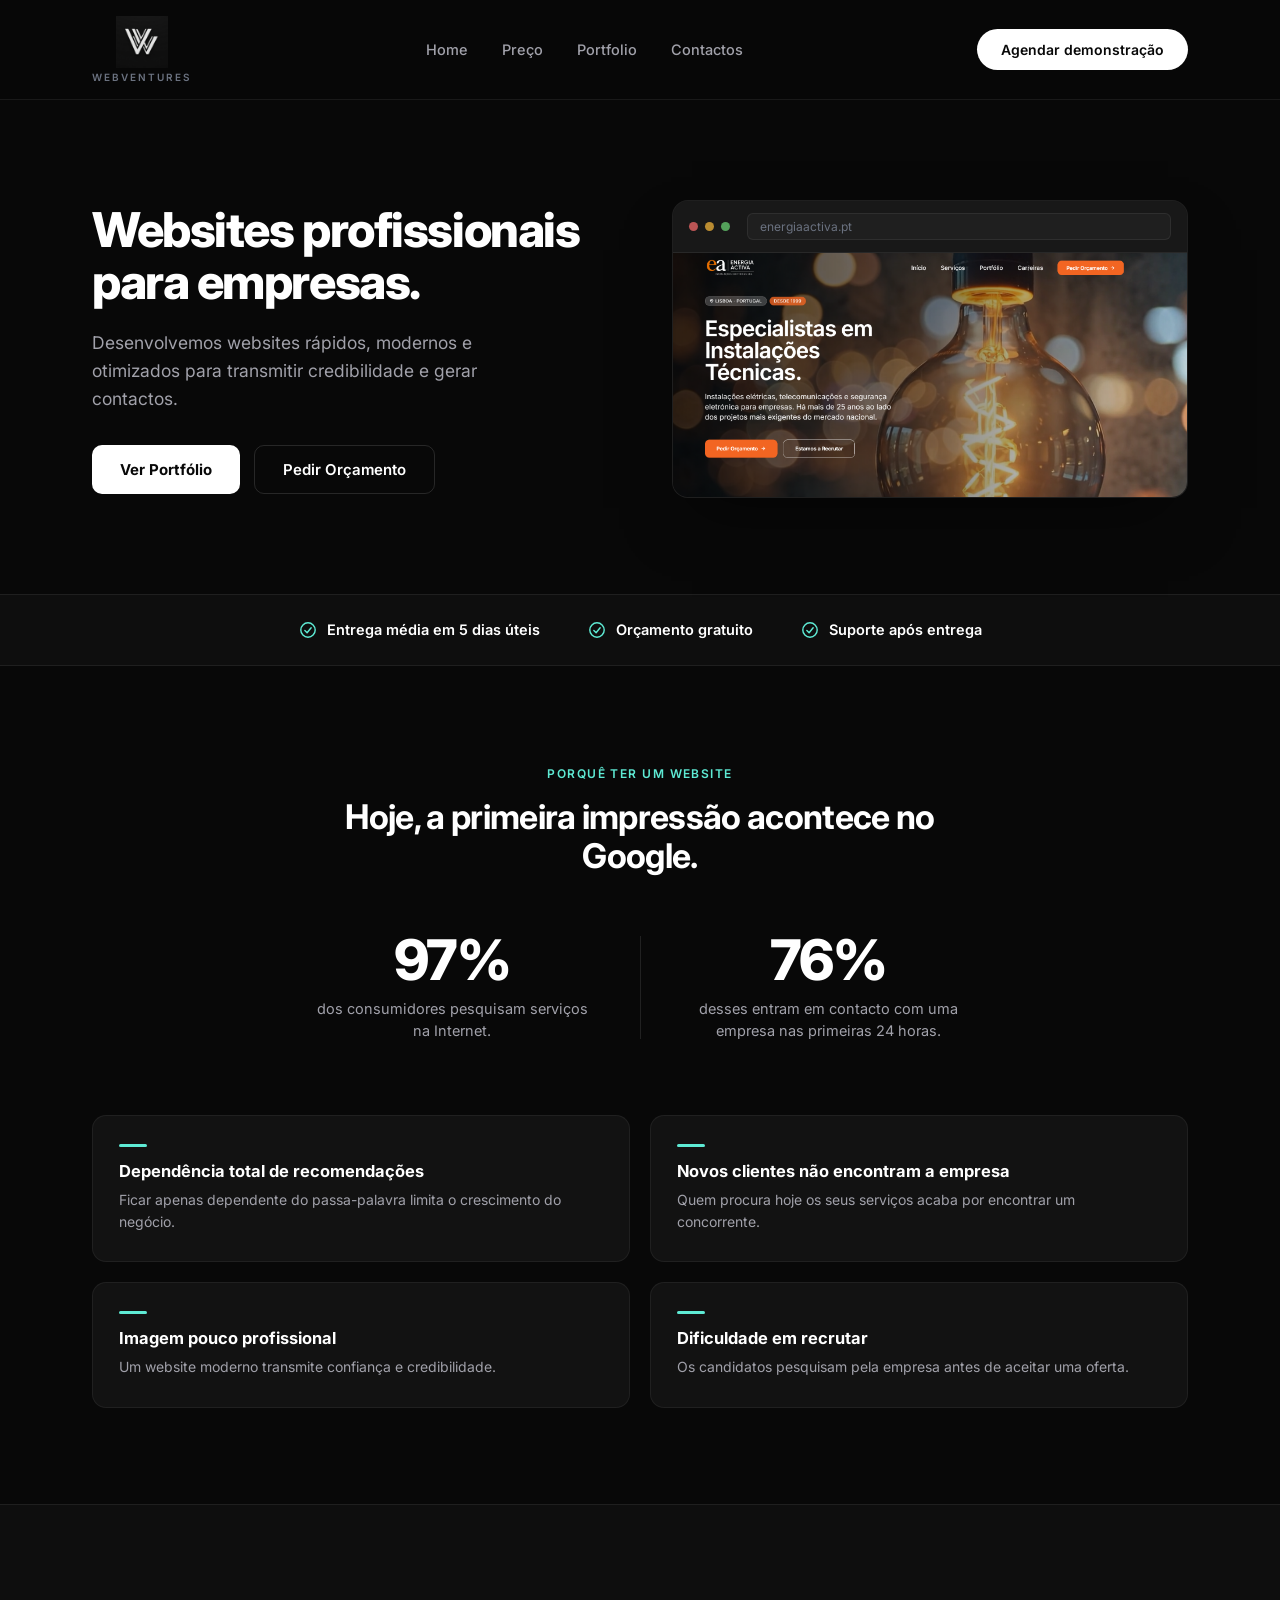
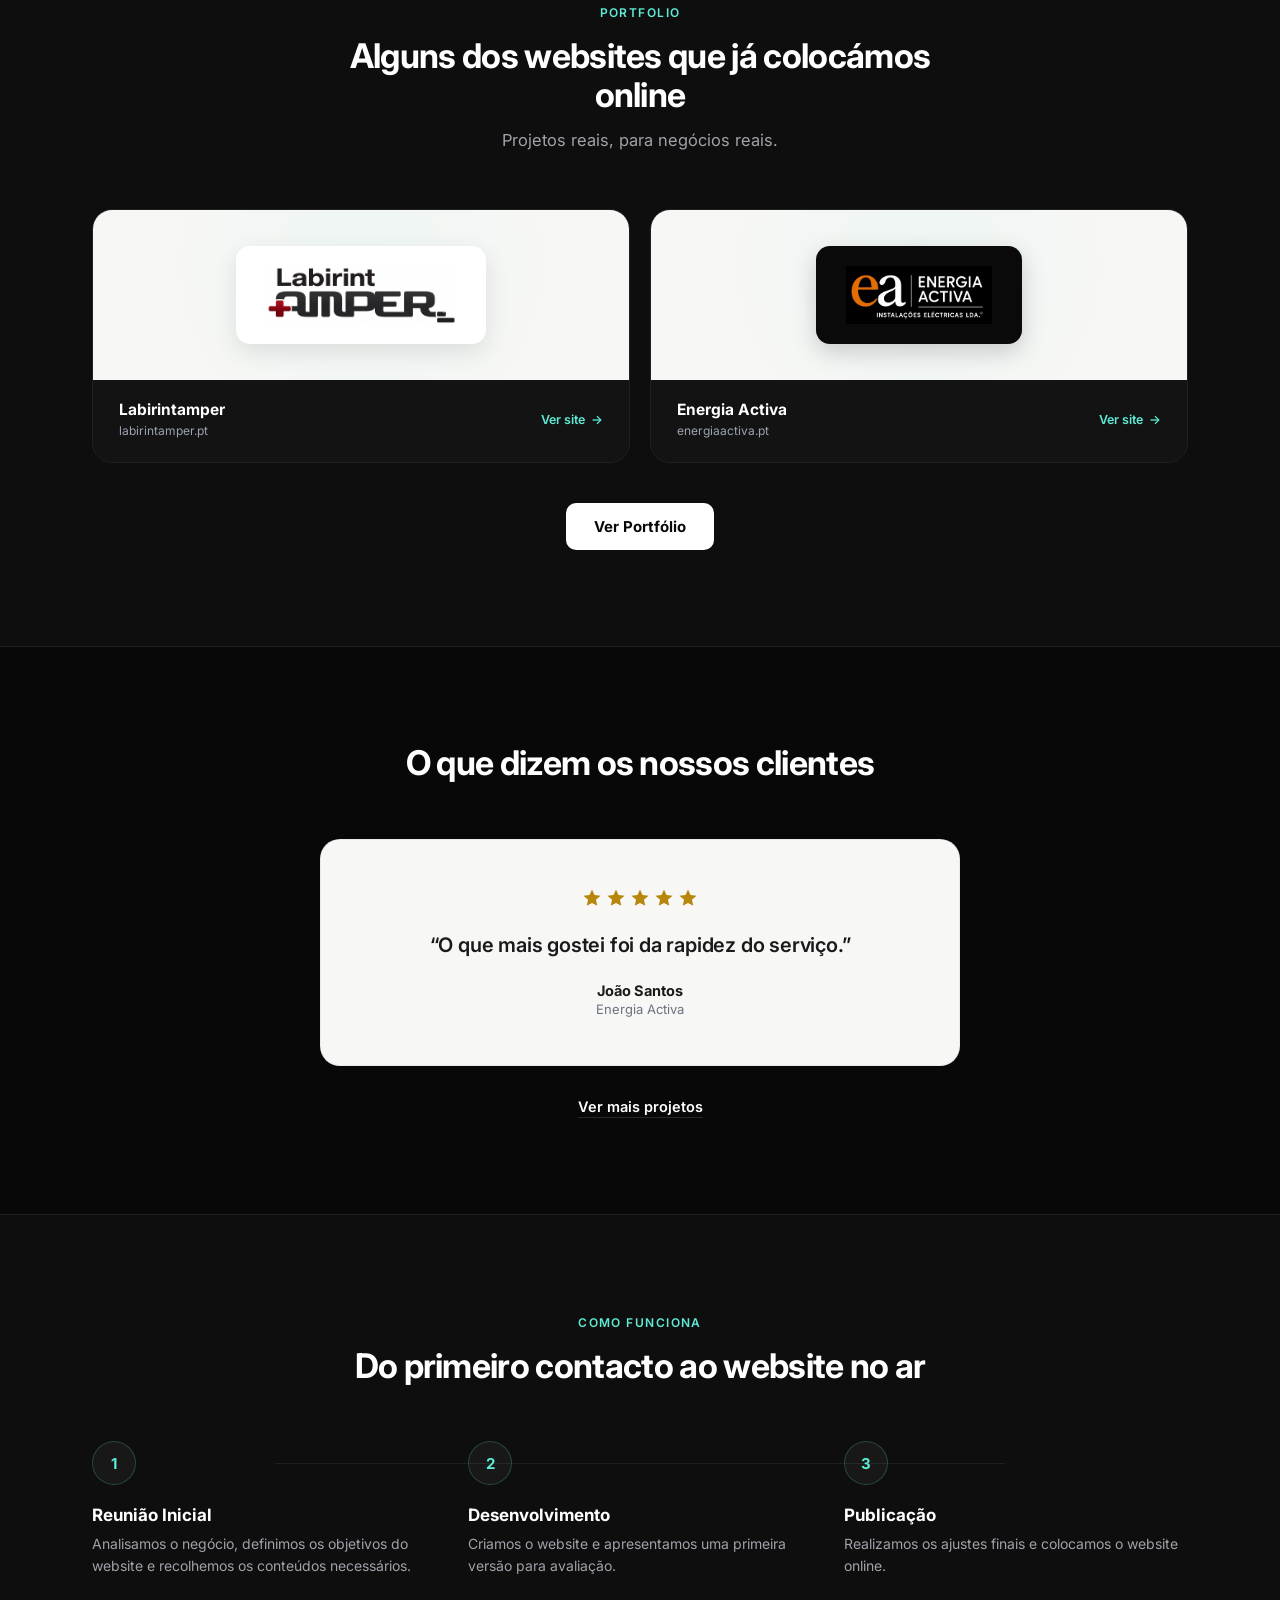
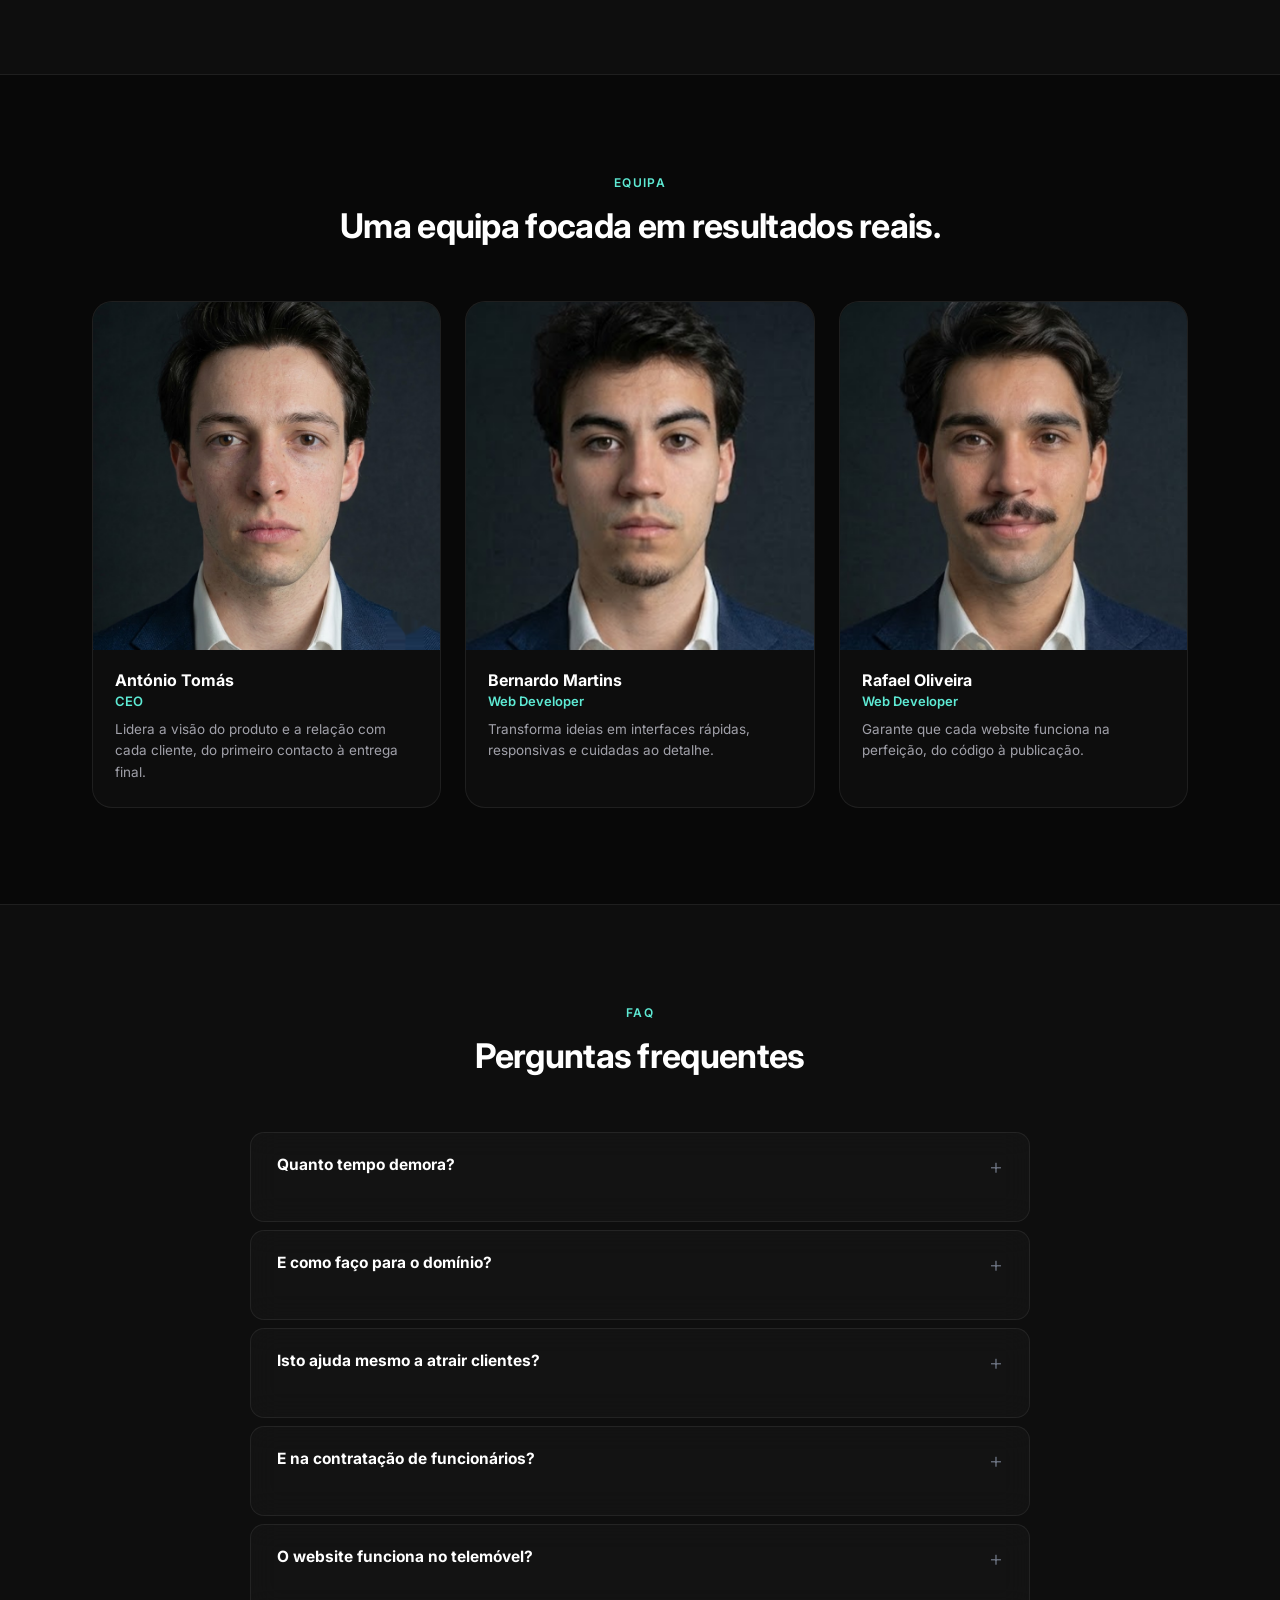
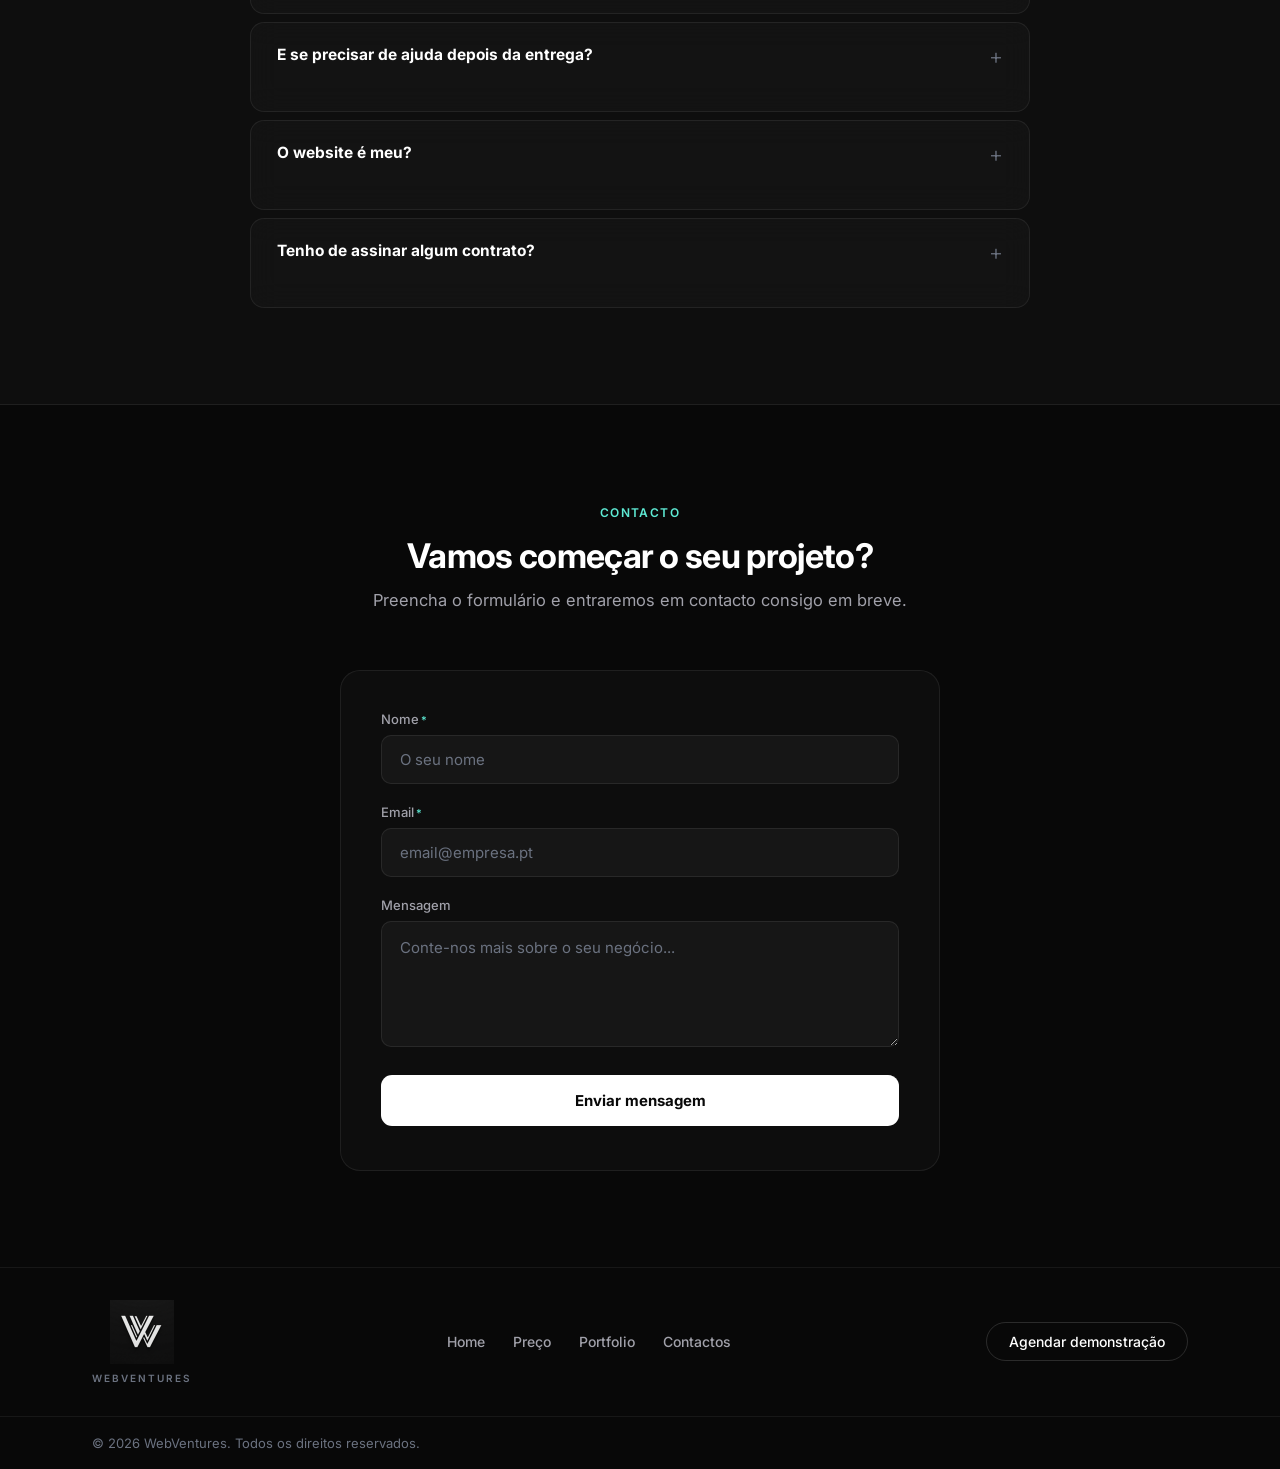
==== commit 6effed64: "Update WebVentures logo image and increase its size in header/footer Co-Authored-By: Claude Sonnet 5" ====
--- a/index.html
+++ b/index.html
@@ -22,7 +22,7 @@
 <header>
   <div class="nav-inner">
     <a href="#top" class="nav-brand">
-      <img src="uploads/LOGOO_WV.png" alt="WebVentures" class="nav-logo">
+      <img src="uploads/image-clean.png" alt="WebVentures" class="nav-logo">
       <span class="footer-wordmark">WEBVENTURES</span>
     </a>
     <nav class="nav-links">
@@ -518,7 +518,7 @@
 <footer class="site-footer">
   <div class="footer-inner">
     <a href="#top" class="footer-brand">
-      <img src="uploads/LOGOO_WV.png" alt="WebVentures" class="nav-logo footer-logo">
+      <img src="uploads/image-clean.png" alt="WebVentures" class="nav-logo footer-logo">
       <span class="footer-wordmark">WEBVENTURES</span>
     </a>
     <nav class="footer-nav">
--- a/styles.css
+++ b/styles.css
@@ -89,7 +89,7 @@
   display:flex; align-items:center; justify-content:space-between; gap:24px;
 }
 .nav-logo {
-  height:36px; width:auto; flex:none;
+  height:52px; width:auto; flex:none;
 }
 .nav-brand { display:flex; flex-direction:column; align-items:center; gap:3px; flex:none; }
 .nav-links {
@@ -991,7 +991,7 @@
    ENHANCEMENT 8: LOGO
    ============================================================ */
 
-.footer-logo { height:42px; }
+.footer-logo { height:64px; }
 
 /* ============================================================
    ENHANCEMENT 9: PRICING SECTION
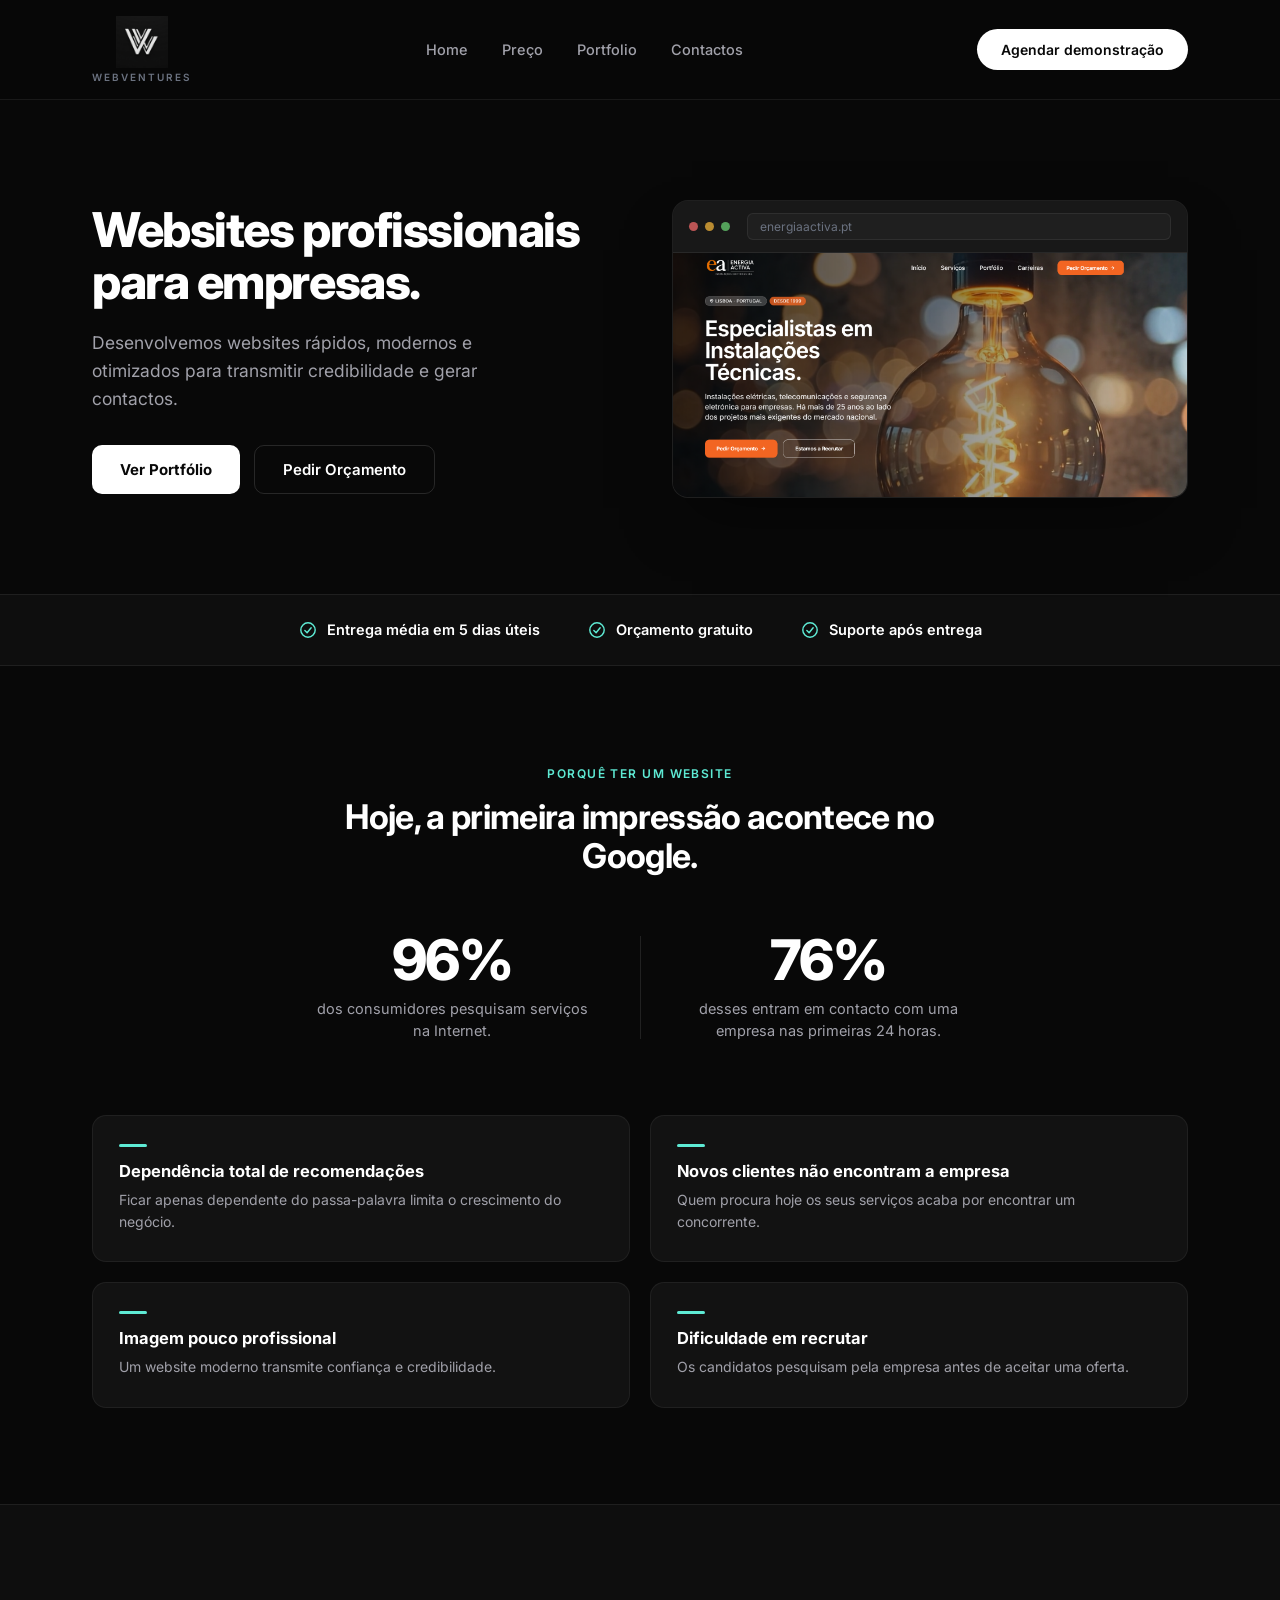
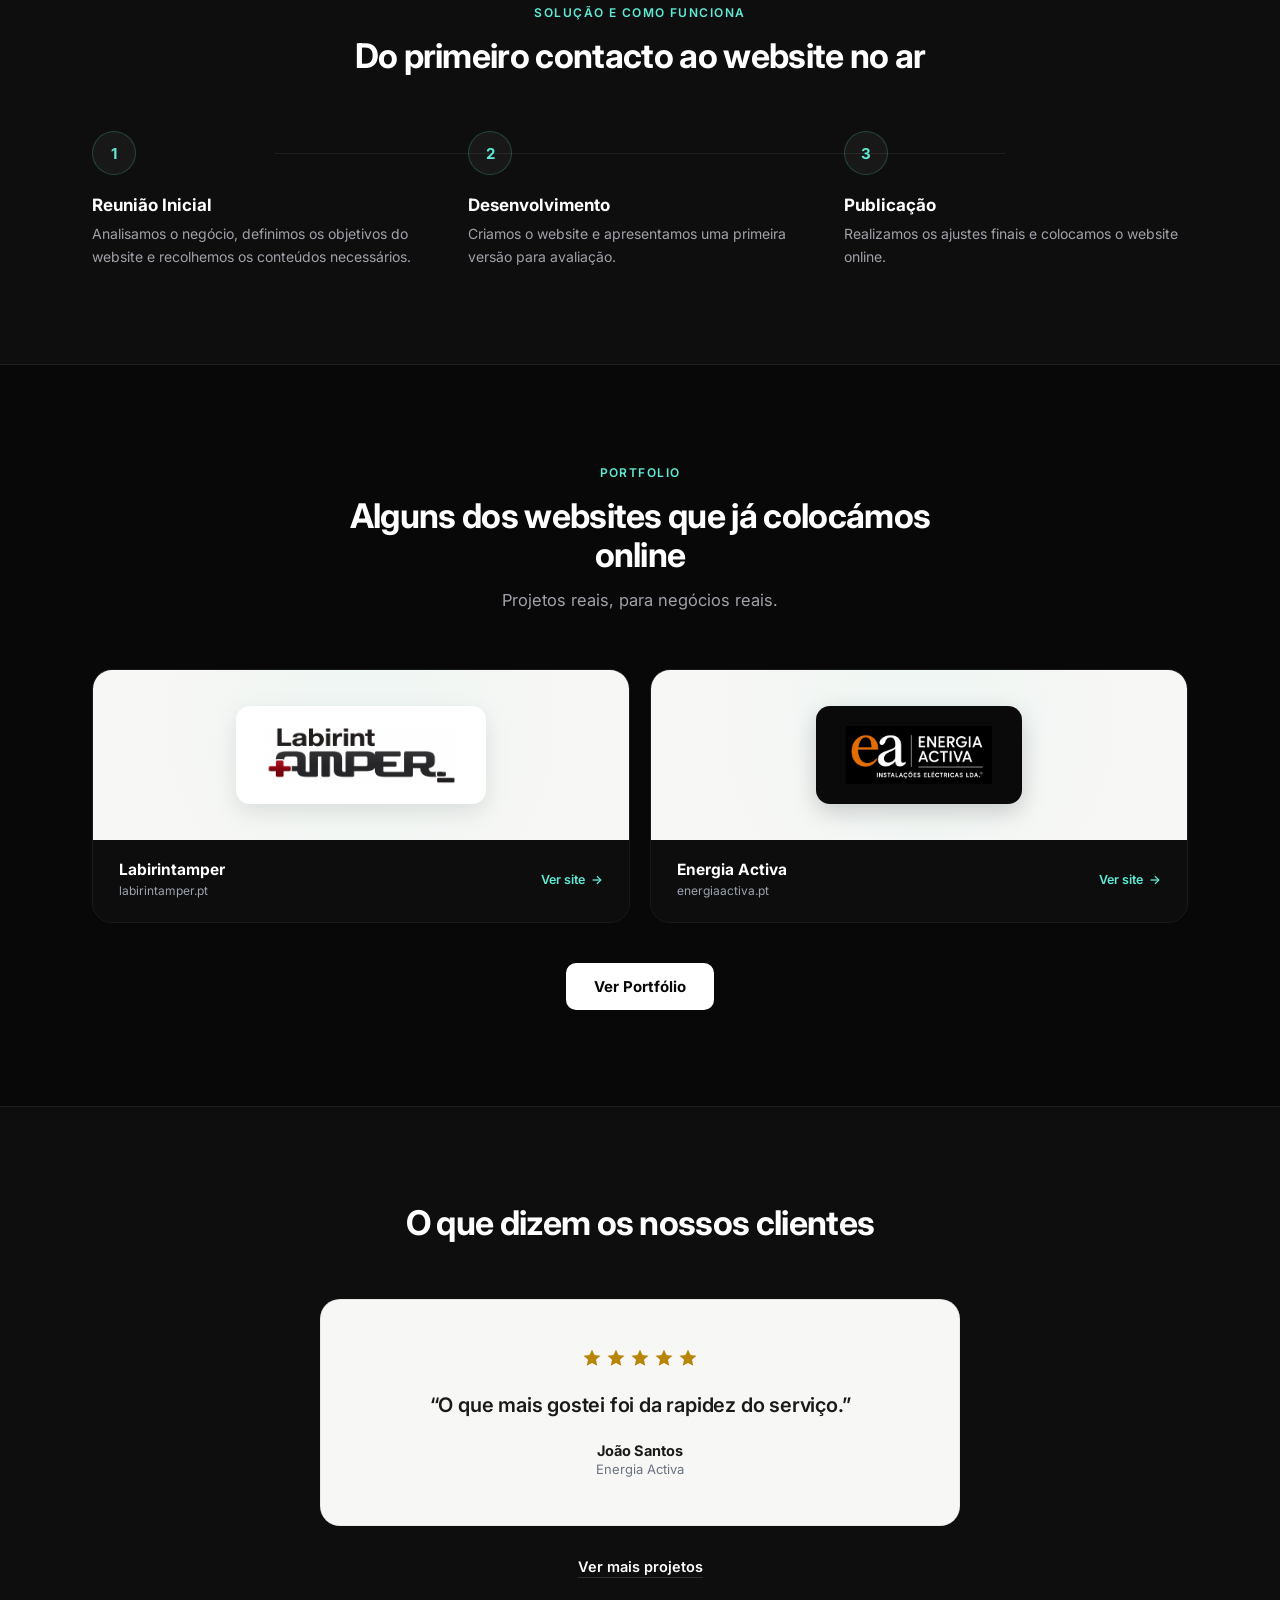
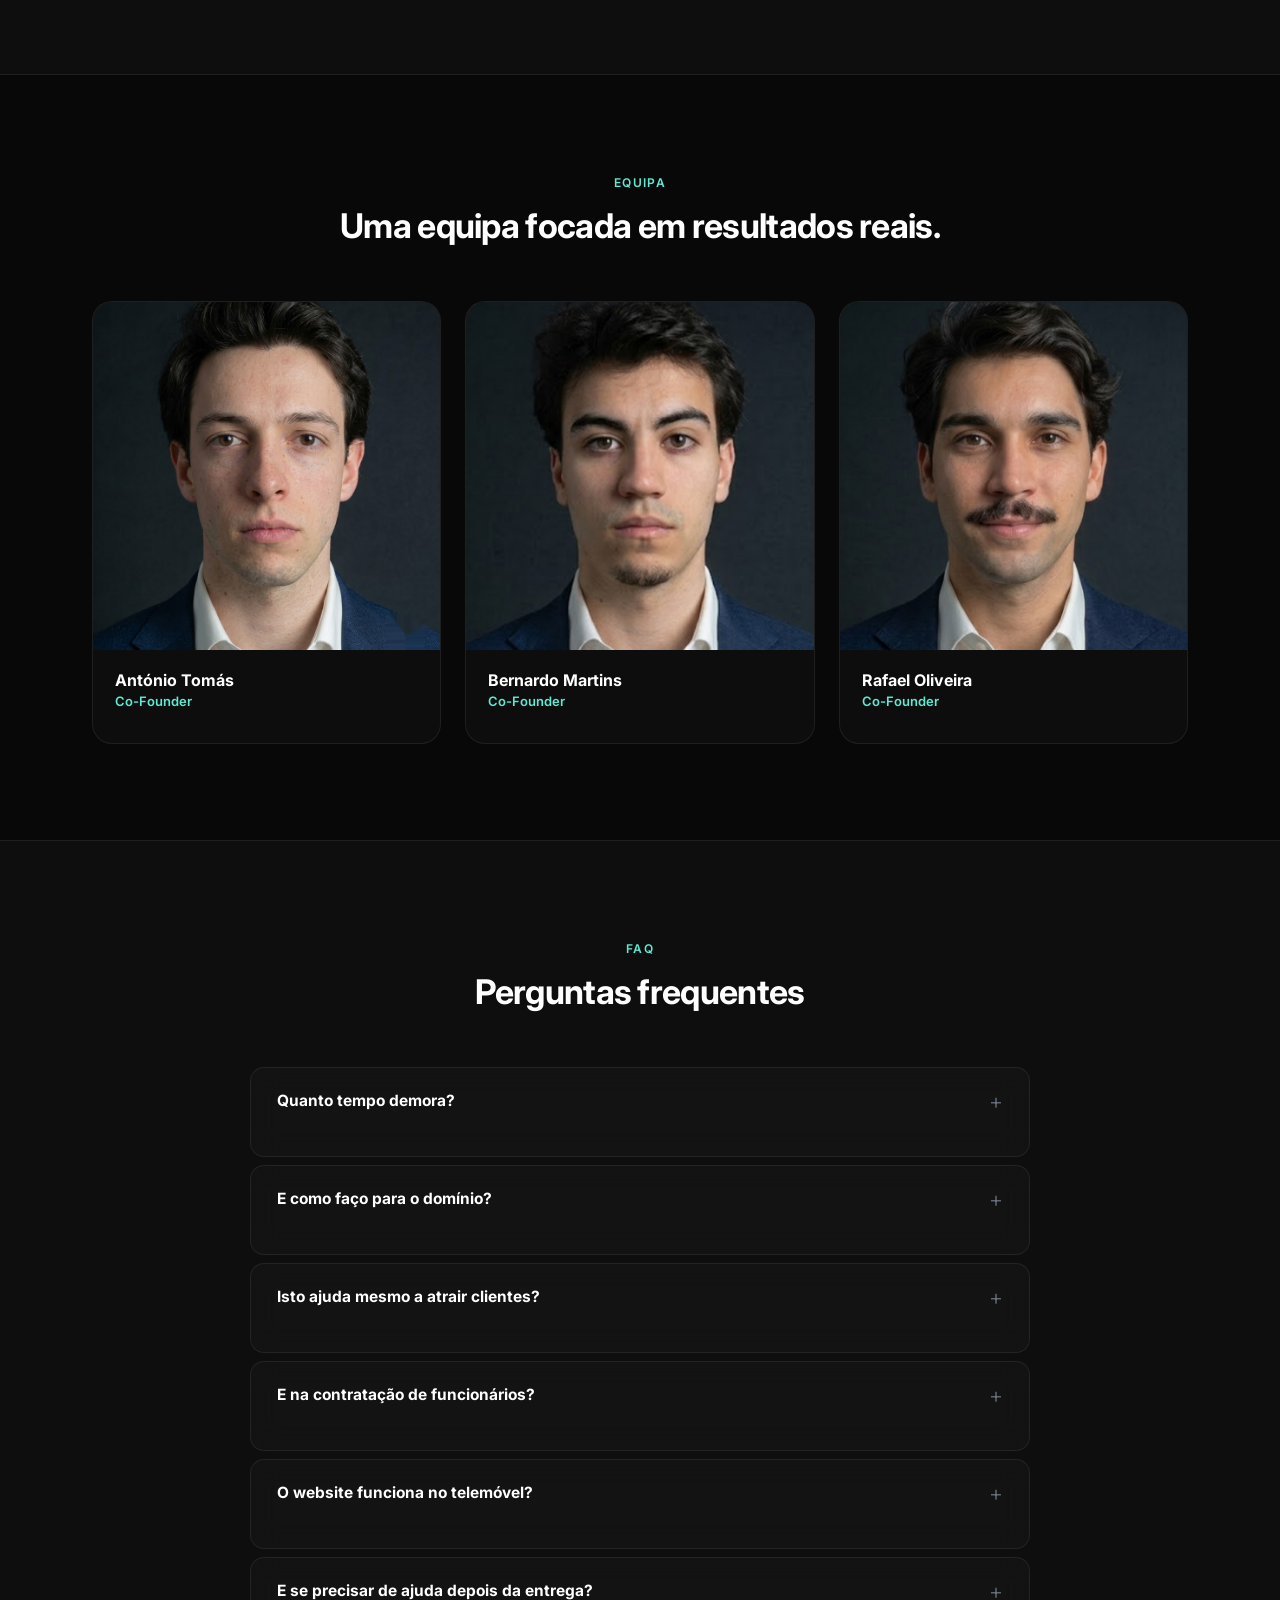
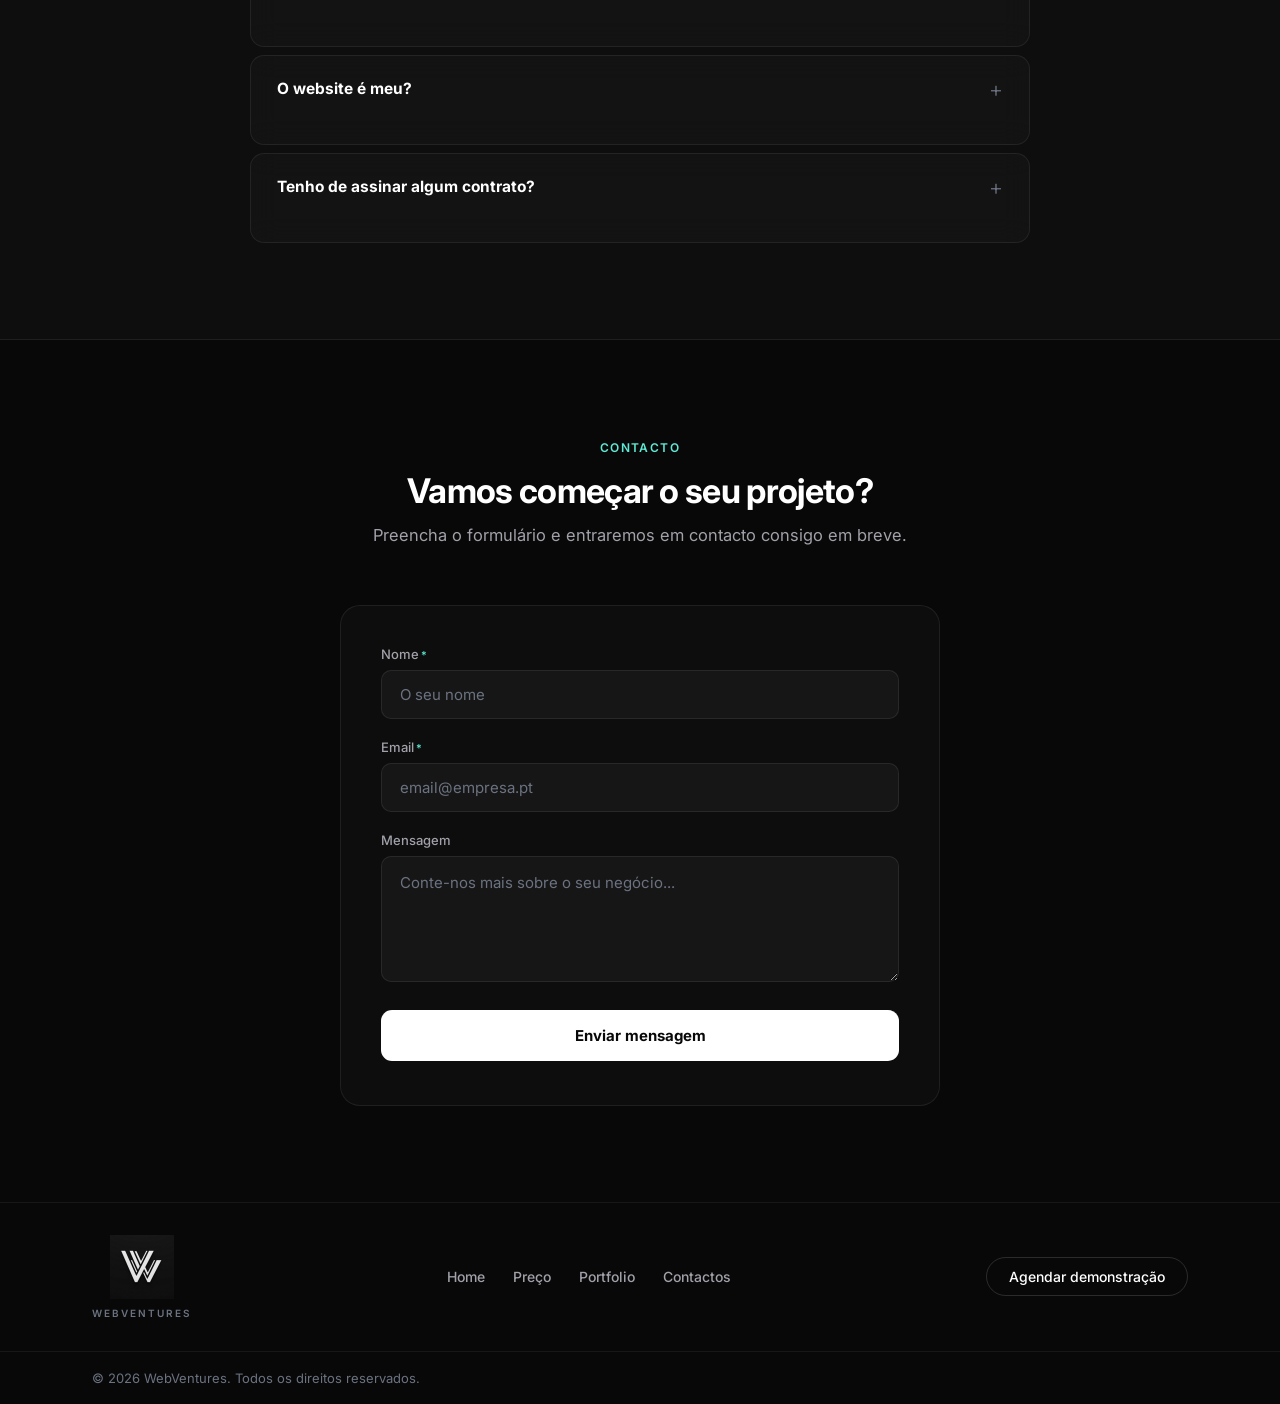
==== commit 95dcc9ac: "Reorder homepage sections, simplify team cards, and update pricing Reorder homepage to Hero, Problem" ====
--- a/index.html
+++ b/index.html
@@ -169,9 +169,46 @@
 
 
 <!-- ================================================================
-     4. PORTFÓLIO
+     4. SOLUÇÃO E COMO FUNCIONA
      ================================================================ -->
 <section class="h2-section h2-section-alt">
+  <div class="contain">
+
+    <div class="h2-head h2-ctr reveal">
+      <div class="h2-eyebrow">Solução e Como funciona</div>
+      <h2 class="h2-h2">Do primeiro contacto ao website no ar</h2>
+    </div>
+
+    <div class="h2-process-grid">
+
+      <div class="h2-step reveal" data-delay="0">
+        <div class="h2-step-n">1</div>
+        <h3>Reunião Inicial</h3>
+        <p>Analisamos o negócio, definimos os objetivos do website e recolhemos os conteúdos necessários.</p>
+      </div>
+
+      <div class="h2-step reveal" data-delay="120">
+        <div class="h2-step-n">2</div>
+        <h3>Desenvolvimento</h3>
+        <p>Criamos o website e apresentamos uma primeira versão para avaliação.</p>
+      </div>
+
+      <div class="h2-step reveal" data-delay="240">
+        <div class="h2-step-n">3</div>
+        <h3>Publicação</h3>
+        <p>Realizamos os ajustes finais e colocamos o website online.</p>
+      </div>
+
+    </div>
+
+  </div>
+</section>
+
+
+<!-- ================================================================
+     5. PORTFÓLIO
+     ================================================================ -->
+<section class="h2-section">
   <div class="contain">
 
     <div class="h2-head h2-ctr reveal">
@@ -223,9 +260,9 @@
 
 
 <!-- ================================================================
-     5. TESTEMUNHO
-     ================================================================ -->
-<section class="h2-section">
+     6. REVIEWS
+     ================================================================ -->
+<section class="h2-section h2-section-alt">
   <div class="contain">
 
     <div class="h2-head h2-ctr reveal">
@@ -254,44 +291,7 @@
 
 
 <!-- ================================================================
-     6. PROCESSO
-     ================================================================ -->
-<section class="h2-section h2-section-alt">
-  <div class="contain">
-
-    <div class="h2-head h2-ctr reveal">
-      <div class="h2-eyebrow">Como funciona</div>
-      <h2 class="h2-h2">Do primeiro contacto ao website no ar</h2>
-    </div>
-
-    <div class="h2-process-grid">
-
-      <div class="h2-step reveal" data-delay="0">
-        <div class="h2-step-n">1</div>
-        <h3>Reunião Inicial</h3>
-        <p>Analisamos o negócio, definimos os objetivos do website e recolhemos os conteúdos necessários.</p>
-      </div>
-
-      <div class="h2-step reveal" data-delay="120">
-        <div class="h2-step-n">2</div>
-        <h3>Desenvolvimento</h3>
-        <p>Criamos o website e apresentamos uma primeira versão para avaliação.</p>
-      </div>
-
-      <div class="h2-step reveal" data-delay="240">
-        <div class="h2-step-n">3</div>
-        <h3>Publicação</h3>
-        <p>Realizamos os ajustes finais e colocamos o website online.</p>
-      </div>
-
-    </div>
-
-  </div>
-</section>
-
-
-<!-- ================================================================
-     7. EQUIPA
+     7. EQUIPA (sem grande destaque)
      ================================================================ -->
 <section class="h2-section">
   <div class="contain">
@@ -305,34 +305,31 @@
 
       <div class="h2-team-card reveal" data-delay="0">
         <div class="h2-team-photo">
-          <img src="uploads/portrait_1_left.png" alt="António Tomás, CEO">
+          <img src="uploads/portrait_1_left.png" alt="António Tomás, Co-Founder">
         </div>
         <div class="h2-team-info">
           <div class="h2-team-name">António Tomás</div>
-          <div class="h2-team-role">CEO</div>
-          <p class="h2-team-desc">Lidera a visão do produto e a relação com cada cliente, do primeiro contacto à entrega final.</p>
+          <div class="h2-team-role">Co-Founder</div>
         </div>
       </div>
 
       <div class="h2-team-card reveal" data-delay="120">
         <div class="h2-team-photo">
-          <img src="uploads/portrait_2_middle.png" alt="Bernardo Martins, Web Developer">
+          <img src="uploads/portrait_2_middle.png" alt="Bernardo Martins, Co-Founder">
         </div>
         <div class="h2-team-info">
           <div class="h2-team-name">Bernardo Martins</div>
-          <div class="h2-team-role">Web Developer</div>
-          <p class="h2-team-desc">Transforma ideias em interfaces rápidas, responsivas e cuidadas ao detalhe.</p>
+          <div class="h2-team-role">Co-Founder</div>
         </div>
       </div>
 
       <div class="h2-team-card reveal" data-delay="240">
         <div class="h2-team-photo">
-          <img src="uploads/portrait_3_right.png" alt="Rafael Oliveira, Web Developer">
+          <img src="uploads/portrait_3_right.png" alt="Rafael Oliveira, Co-Founder">
         </div>
         <div class="h2-team-info">
           <div class="h2-team-name">Rafael Oliveira</div>
-          <div class="h2-team-role">Web Developer</div>
-          <p class="h2-team-desc">Garante que cada website funciona na perfeição, do código à publicação.</p>
+          <div class="h2-team-role">Co-Founder</div>
         </div>
       </div>
 
--- a/styles.css
+++ b/styles.css
@@ -1051,6 +1051,7 @@
   margin:24px 0 28px; padding-bottom:24px; border-bottom:1px solid var(--border);
 }
 .price-num  { font-size:44px; font-weight:800; letter-spacing:-0.03em; color:var(--white); line-height:1; }
+.price-old  { font-size:22px; font-weight:600; color:var(--dim); text-decoration:line-through; text-decoration-color:var(--muted); }
 .price-note { font-size:12.5px; color:var(--dim); font-weight:500; }
 .price-includes-note { font-size:13.5px; font-weight:600; color:var(--accent); margin-bottom:14px; }
 .price-list { display:flex; flex-direction:column; gap:13px; margin-bottom:32px; flex:1; }
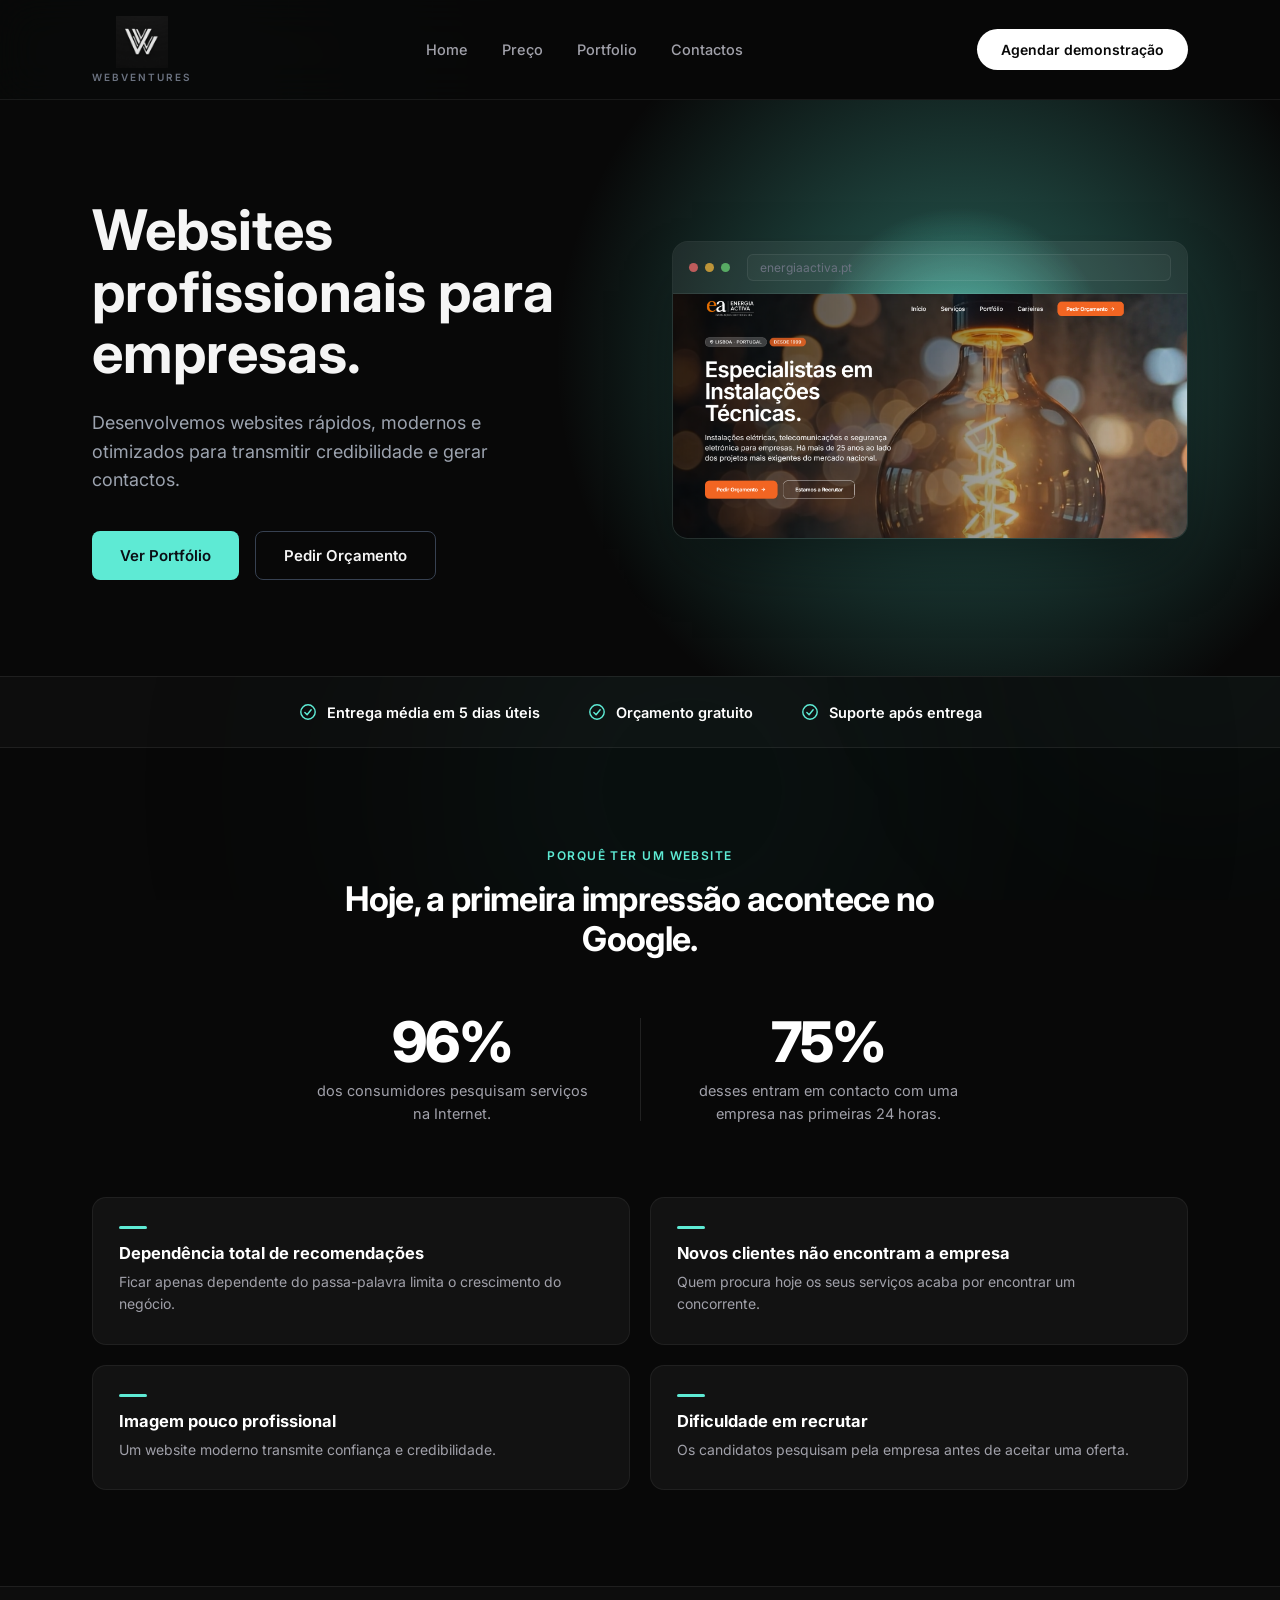
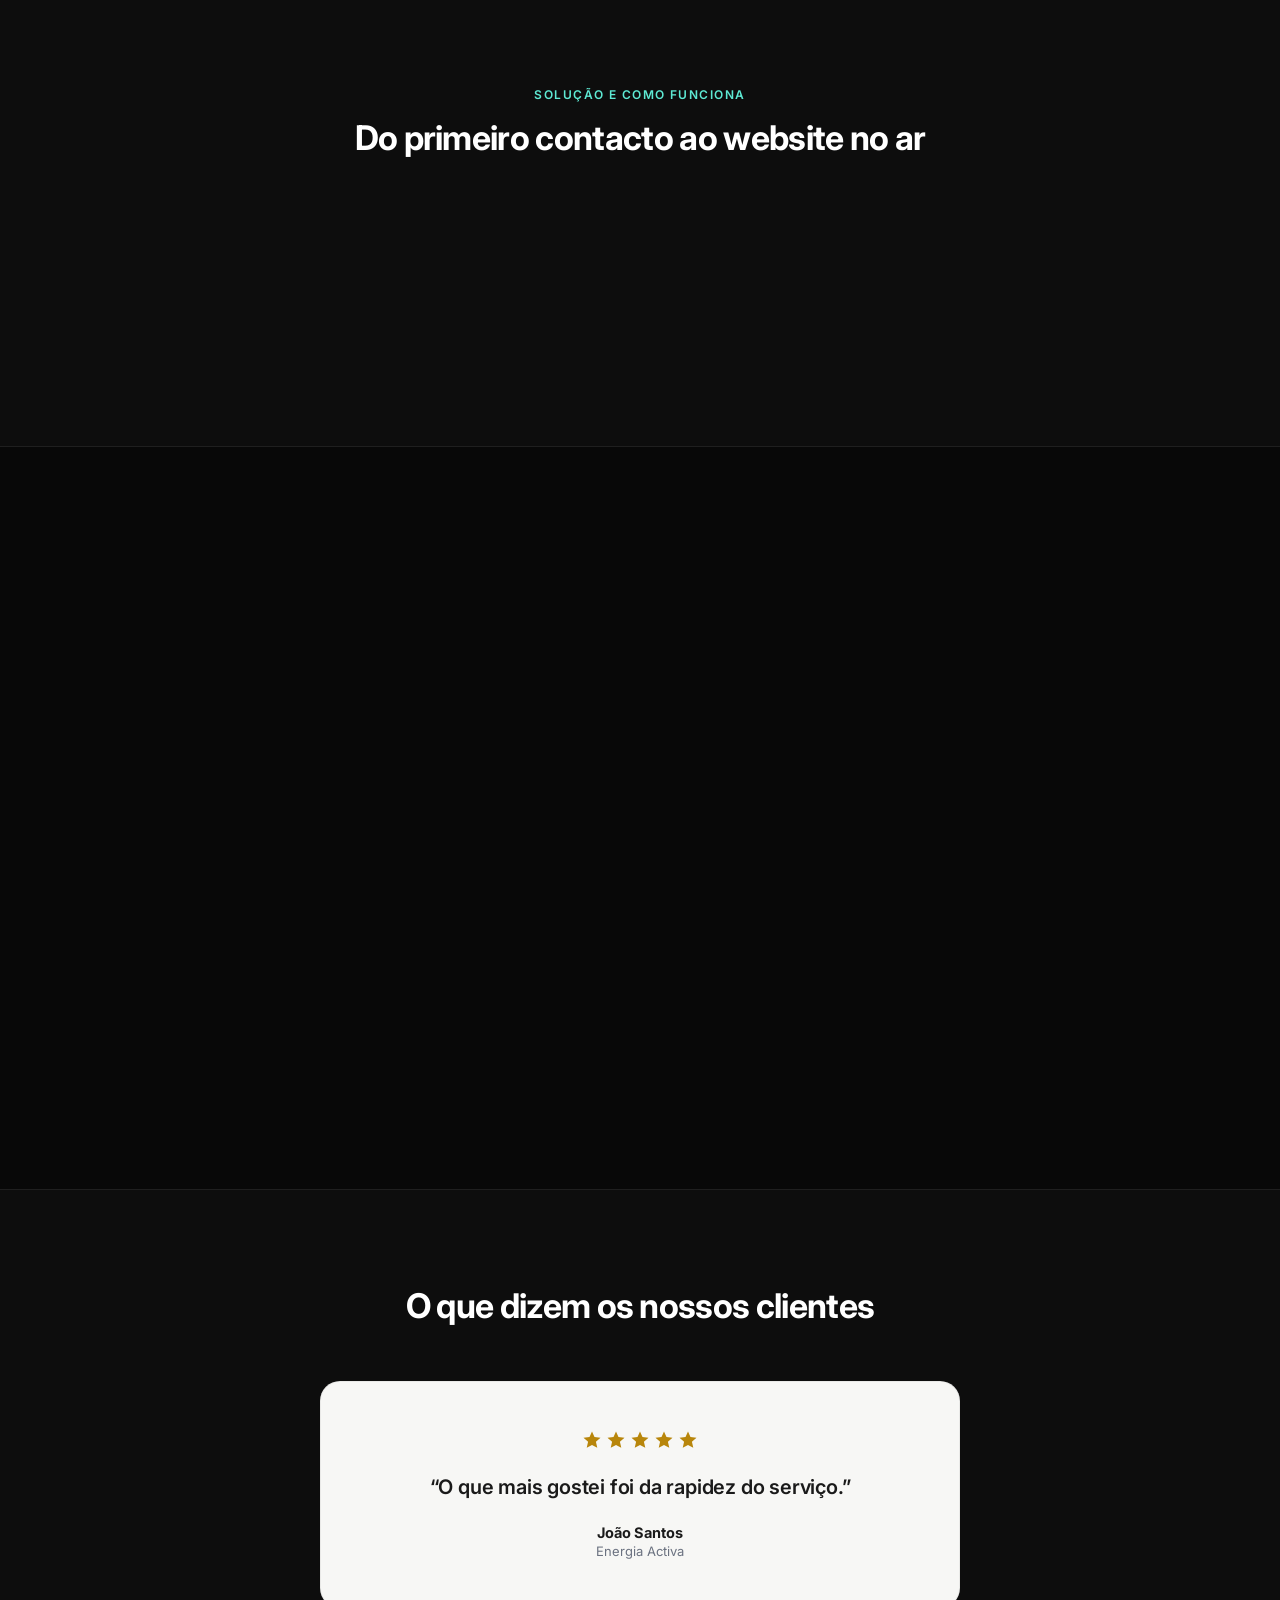
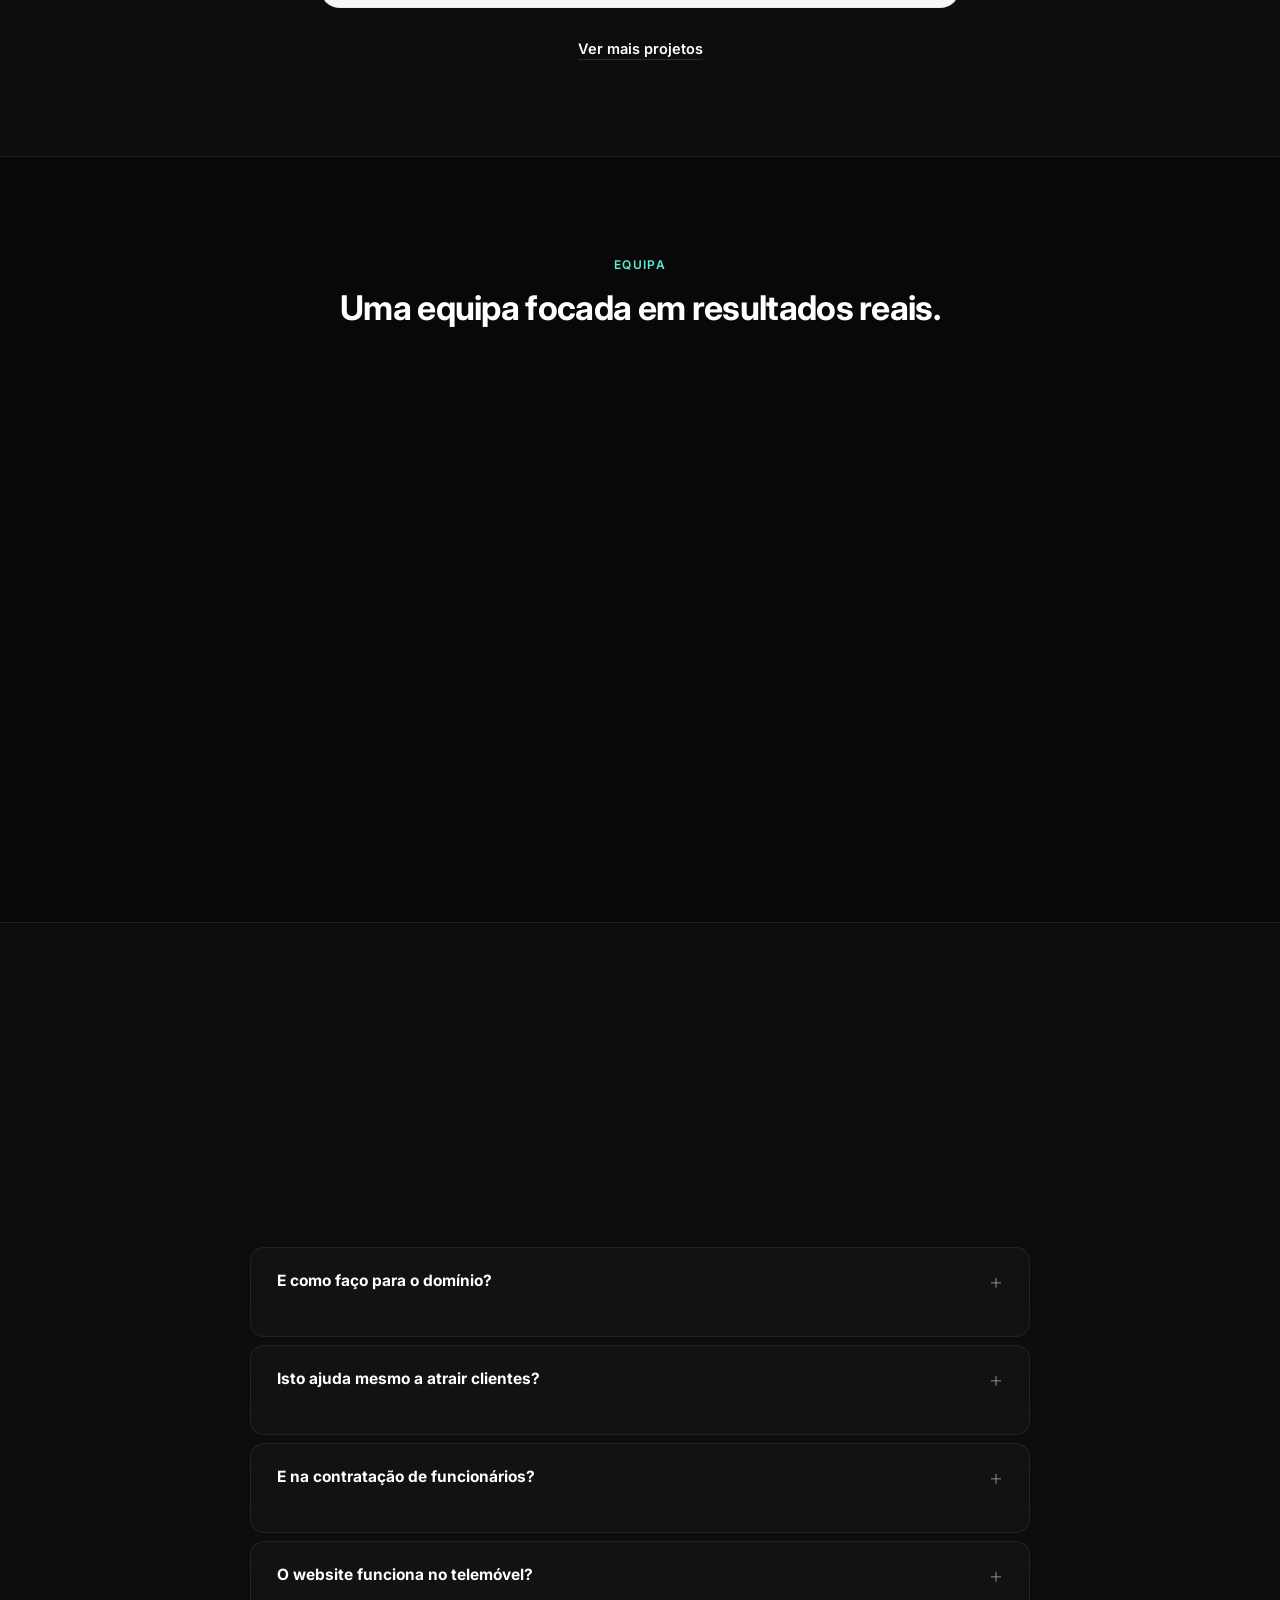
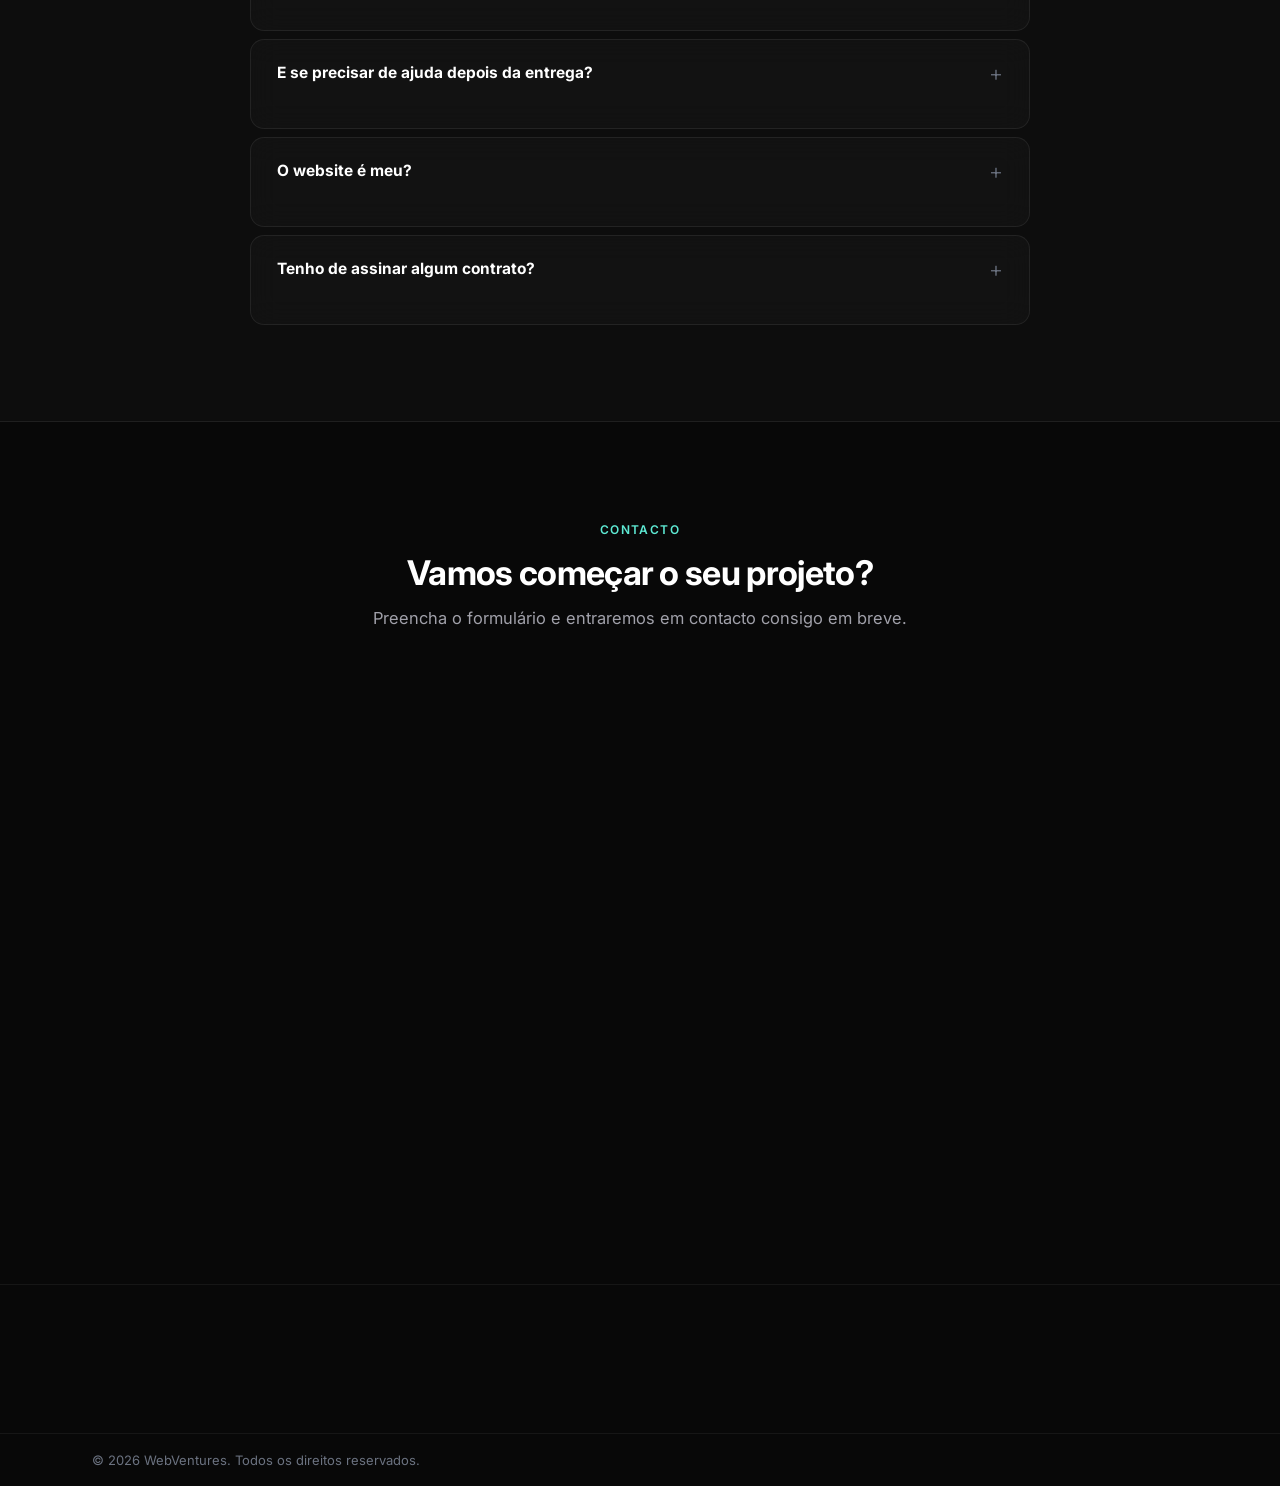
==== commit bc2d2f73: "Add living motion layer: animated cursor, hero glow, scroll choreography - Custom animated cursor: t" ====
--- a/index.html
+++ b/index.html
@@ -13,6 +13,14 @@
 <link rel="stylesheet" href="home-2.css">
 </head>
 <body>
+
+<!-- Aurora ambient light -->
+<div class="aurora">
+  <div class="orb orb-1"></div>
+  <div class="orb orb-2"></div>
+  <div class="orb orb-3"></div>
+</div>
+<div class="grid-tex"></div>
 
 <div class="wrap">
 
@@ -95,18 +103,18 @@
 <section class="h2-trust">
   <div class="contain h2-trust-row">
 
-    <div class="h2-trust-item">
-      <svg width="18" height="18" viewBox="0 0 20 20" fill="none"><circle cx="10" cy="10" r="8" stroke="currentColor" stroke-width="1.6"/><polyline points="6.5,10.5 9,13 13.5,7.5" stroke="currentColor" stroke-width="1.6" stroke-linecap="round" stroke-linejoin="round"/></svg>
+    <div class="h2-trust-item reveal" data-delay="0">
+      <svg width="18" height="18" viewBox="0 0 20 20" fill="none"><circle cx="10" cy="10" r="8" stroke="currentColor" stroke-width="1.6"/><polyline class="h2-check" points="6.5,10.5 9,13 13.5,7.5" stroke="currentColor" stroke-width="1.6" stroke-linecap="round" stroke-linejoin="round"/></svg>
       Entrega média em 5 dias úteis
     </div>
 
-    <div class="h2-trust-item">
-      <svg width="18" height="18" viewBox="0 0 20 20" fill="none"><circle cx="10" cy="10" r="8" stroke="currentColor" stroke-width="1.6"/><polyline points="6.5,10.5 9,13 13.5,7.5" stroke="currentColor" stroke-width="1.6" stroke-linecap="round" stroke-linejoin="round"/></svg>
+    <div class="h2-trust-item reveal" data-delay="140">
+      <svg width="18" height="18" viewBox="0 0 20 20" fill="none"><circle cx="10" cy="10" r="8" stroke="currentColor" stroke-width="1.6"/><polyline class="h2-check" points="6.5,10.5 9,13 13.5,7.5" stroke="currentColor" stroke-width="1.6" stroke-linecap="round" stroke-linejoin="round"/></svg>
       Orçamento gratuito
     </div>
 
-    <div class="h2-trust-item">
-      <svg width="18" height="18" viewBox="0 0 20 20" fill="none"><circle cx="10" cy="10" r="8" stroke="currentColor" stroke-width="1.6"/><polyline points="6.5,10.5 9,13 13.5,7.5" stroke="currentColor" stroke-width="1.6" stroke-linecap="round" stroke-linejoin="round"/></svg>
+    <div class="h2-trust-item reveal" data-delay="280">
+      <svg width="18" height="18" viewBox="0 0 20 20" fill="none"><circle cx="10" cy="10" r="8" stroke="currentColor" stroke-width="1.6"/><polyline class="h2-check" points="6.5,10.5 9,13 13.5,7.5" stroke="currentColor" stroke-width="1.6" stroke-linecap="round" stroke-linejoin="round"/></svg>
       Suporte após entrega
     </div>
 
@@ -513,7 +521,7 @@
      FOOTER
      ================================================================ -->
 <footer class="site-footer">
-  <div class="footer-inner">
+  <div class="footer-inner reveal">
     <a href="#top" class="footer-brand">
       <img src="uploads/image-clean.png" alt="WebVentures" class="nav-logo footer-logo">
       <span class="footer-wordmark">WEBVENTURES</span>
--- a/styles.css
+++ b/styles.css
@@ -40,6 +40,12 @@
 .orb {
   position:absolute; border-radius:50%;
   filter:blur(120px); pointer-events:none;
+  animation:orb-drift 16s ease-in-out infinite;
+  will-change:transform;
+}
+@keyframes orb-drift {
+  0%,100% { transform:translate3d(0,0,0) scale(1); }
+  50%     { transform:translate3d(44px,-32px,0) scale(1.05); }
 }
 .orb-1 {
   width:680px; height:680px;
@@ -50,11 +56,54 @@
   width:560px; height:560px;
   top:360px; right:-200px;
   background:radial-gradient(circle, rgba(45,212,191,0.065) 0%, transparent 68%);
+  animation-duration:20s; animation-delay:-7s;
 }
 .orb-3 {
   width:820px; height:820px;
   bottom:-300px; left:22%;
   background:radial-gradient(circle, rgba(17,70,64,0.22) 0%, transparent 68%);
+  animation-duration:24s; animation-delay:-13s;
+}
+
+/* Cursor-following ambient spotlight (injected by script.js on
+   fine-pointer devices only; fades in on first mouse move) */
+.cursor-glow {
+  position:fixed; inset:0; z-index:0; pointer-events:none;
+  background:radial-gradient(560px circle at var(--mx,50vw) var(--my,30vh),
+    rgba(94,234,212,0.075), transparent 70%);
+  opacity:0; transition:opacity .8s ease;
+}
+.cursor-glow.on { opacity:1; }
+
+/* Custom animated cursor — teal dot + trailing ring (script.js).
+   The .cursor-fx class is only added on fine-pointer devices,
+   so touch users keep the native cursor untouched. */
+.cursor-fx, .cursor-fx * { cursor:none !important; }
+.cursor-fx input, .cursor-fx textarea, .cursor-fx select { cursor:auto !important; }
+.cursor-dot, .cursor-ring {
+  position:fixed; top:0; left:0; z-index:9999; pointer-events:none;
+  border-radius:50%;
+  opacity:0; transition:opacity .25s ease;
+}
+.cursor-dot.on, .cursor-ring.on { opacity:1; }
+.cursor-dot {
+  width:7px; height:7px; margin:-3.5px 0 0 -3.5px;
+  background:var(--accent);
+  box-shadow:0 0 12px rgba(94,234,212,0.65);
+}
+.cursor-ring {
+  width:34px; height:34px; margin:-17px 0 0 -17px;
+  border:1px solid rgba(94,234,212,0.45);
+  transition:opacity .25s ease, border-color .25s ease, background .25s ease;
+}
+.cursor-ring.is-hover {
+  border-color:rgba(94,234,212,0.85);
+  background:rgba(94,234,212,0.06);
+}
+
+@media (prefers-reduced-motion: reduce) {
+  .orb { animation:none; }
+  .cursor-glow, .cursor-dot, .cursor-ring { display:none; }
 }
 
 /* Subtle grid overlay */
@@ -82,12 +131,16 @@
   background:rgba(8,8,8,0.80);
   backdrop-filter:blur(20px); -webkit-backdrop-filter:blur(20px);
   border-bottom:1px solid var(--border);
-}
+  transition:box-shadow .35s ease;
+}
+header.scrolled { box-shadow:0 10px 30px rgba(0,0,0,0.35); }
 .nav-inner {
   max-width:var(--maxw); margin:0 auto;
   padding:16px 32px;
   display:flex; align-items:center; justify-content:space-between; gap:24px;
-}
+  transition:padding .35s cubic-bezier(.2,.7,.2,1);
+}
+header.scrolled .nav-inner { padding-top:9px; padding-bottom:9px; }
 .nav-logo {
   height:52px; width:auto; flex:none;
 }
@@ -730,19 +783,20 @@
 .reveal {
   opacity:0;
   transform:translateY(24px);
+  filter:blur(6px);
 }
 
 /* Triggered by IntersectionObserver — animation avoids overriding
    existing card hover transitions (border-color, background, etc.) */
 @keyframes scroll-reveal {
-  to { opacity:1; transform:translateY(0); }
+  to { opacity:1; transform:translateY(0); filter:blur(0); }
 }
 .revealed {
-  animation:scroll-reveal 0.6s ease forwards;
+  animation:scroll-reveal 0.65s cubic-bezier(.2,.7,.2,1) forwards;
 }
 
 @media (prefers-reduced-motion: reduce) {
-  .reveal { opacity:1; transform:none; }
+  .reveal { opacity:1; transform:none; filter:none; }
   .revealed { animation:none; }
 }
 
--- a/home-2.css
+++ b/home-2.css
@@ -62,14 +62,34 @@
 /* ============================================================
    1. HERO
    ============================================================ */
-.h2-hero { padding:100px 0 96px; }
-.h2-hero-grid { display:grid; grid-template-columns:1fr 1fr; gap:64px; align-items:center; }
+.h2-hero { padding:100px 0 96px; position:relative; }
+/* Glow radial atras do conteudo da hero — nao afeta o layout */
+.h2-hero::before {
+  content:""; position:absolute; inset:0; z-index:0; pointer-events:none;
+  background-color:var(--h2-bg);
+  background-image:
+    radial-gradient(circle at 75% 45%, rgba(94,234,212,0.7) 0%, transparent 15%),
+    radial-gradient(circle at 75% 45%, rgba(94,234,212,0.4) 0%, transparent 40%);
+}
+.h2-hero-grid { display:grid; grid-template-columns:1fr 1fr; gap:64px; align-items:center; position:relative; z-index:1; }
 .h2-hero-copy h1 {
-  font-size:48px; font-weight:800; letter-spacing:-0.03em; line-height:1.1;
-  color:var(--h2-text); margin-bottom:20px;
-}
-.h2-hero-copy p { font-size:17.5px; color:var(--h2-muted); line-height:1.6; max-width:460px; margin-bottom:32px; }
-.h2-hero-actions { display:flex; gap:14px; flex-wrap:wrap; }
+  font-size:56px; font-weight:700; line-height:1.1;
+  color:#F5F5F5; max-width:480px; margin-bottom:0;
+}
+.h2-hero-copy p { font-size:18px; font-weight:400; color:#9CA3AF; line-height:1.6; max-width:440px; margin-top:24px; margin-bottom:0; }
+.h2-hero-actions { display:flex; gap:16px; flex-wrap:wrap; margin-top:36px; }
+.h2-hero-actions .h2-btn-primary {
+  background:var(--h2-accent); color:#0A0E14; border:none;
+  padding:14px 28px; border-radius:8px; font-weight:600; font-size:15px;
+}
+.h2-hero-actions .h2-btn-secondary {
+  background:transparent; color:#F5F5F5; border:1px solid #374151;
+  padding:14px 28px; border-radius:8px; font-weight:600; font-size:15px;
+}
+
+@media (max-width:640px) {
+  .h2-hero-copy h1 { font-size:36px; }
+}
 
 .h2-browser {
   display:block; cursor:pointer;
@@ -252,3 +272,150 @@
   .h2-process-grid::before { display:none; }
   .h2-testimonial-card { padding:36px 26px; }
 }
+
+/* ============================================================
+   MOTION — "living organism" layer. Every animation below only
+   touches transform / opacity / filter, and everything is turned
+   off in the prefers-reduced-motion block at the end.
+   ============================================================ */
+
+/* ---- 1. Hero: glow breathes, mockup levitates ---- */
+.h2-hero::before {
+  transform-origin:75% 45%;
+  animation:h2-glow-breathe 8s ease-in-out infinite;
+}
+@keyframes h2-glow-breathe {
+  0%,100% { opacity:0.82; transform:scale(0.98); }
+  50%     { opacity:1;    transform:scale(1.04); }
+}
+.h2-browser { animation:h2-float 7s ease-in-out infinite; }
+@keyframes h2-float {
+  0%,100% { transform:translateY(0); }
+  50%     { transform:translateY(-9px); }
+}
+
+/* ---- CTA shimmer: diagonal light sweep on hover ---- */
+.h2-btn-primary,
+.btn-submit { position:relative; overflow:hidden; }
+.h2-btn-primary::before,
+.btn-submit::before {
+  content:""; position:absolute; inset:0; pointer-events:none;
+  background:linear-gradient(115deg,
+    transparent 30%, rgba(255,255,255,0.45) 50%, transparent 70%);
+  transform:translateX(-130%);
+}
+.btn-submit::before {
+  background:linear-gradient(115deg,
+    transparent 30%, rgba(94,234,212,0.4) 50%, transparent 70%);
+}
+.h2-btn-primary:hover::before,
+.btn-submit:hover::before { transition:transform .7s ease; transform:translateX(130%); }
+
+/* ---- 2. Trust bar: checkmarks draw themselves on reveal ---- */
+.h2-trust-item .h2-check { stroke-dasharray:14; stroke-dashoffset:14; }
+.h2-trust-item.revealed .h2-check { animation:h2-check-draw .5s ease-out .35s forwards; }
+@keyframes h2-check-draw { to { stroke-dashoffset:0; } }
+
+/* ---- 3. Why: stat punch on count-up finish, card marks expand ---- */
+.h2-stat-num.h2-stat-pop { animation:h2-stat-pop .45s cubic-bezier(.2,.7,.2,1); }
+@keyframes h2-stat-pop {
+  0%   { transform:scale(1); }
+  40%  { transform:scale(1.07); filter:drop-shadow(0 0 18px rgba(94,234,212,0.35)); }
+  100% { transform:scale(1); filter:none; }
+}
+.h2-problem-card .h2-card-mark { transform-origin:left center; }
+.h2-problem-card.revealed .h2-card-mark { animation:h2-mark-grow .5s cubic-bezier(.2,.7,.2,1) .35s both; }
+@keyframes h2-mark-grow {
+  from { transform:scaleX(0); }
+  to   { transform:scaleX(1); }
+}
+
+/* ---- 4. Process: line draws itself, numbers light up in turn ---- */
+.h2-process-grid.h2-anim::before { transform:scaleX(0); transform-origin:left center; }
+.h2-process-grid.h2-anim.drawn::before { animation:h2-line-draw 1.1s cubic-bezier(.2,.7,.2,1) forwards; }
+@keyframes h2-line-draw { to { transform:scaleX(1); } }
+.h2-step-n.lit {
+  border-color:var(--h2-accent);
+  animation:h2-step-lit .45s cubic-bezier(.2,.7,.2,1) forwards;
+}
+@keyframes h2-step-lit {
+  0%   { transform:scale(1);    box-shadow:none; }
+  50%  { transform:scale(1.18); box-shadow:0 0 22px rgba(94,234,212,0.55); }
+  100% { transform:scale(1);    box-shadow:0 0 12px rgba(94,234,212,0.28); }
+}
+
+/* ---- 5. Portfolio: cards slide in from opposite sides,
+        arrow nudges on hover ---- */
+.h2-port-grid .port-card.reveal:nth-child(1) { transform:translate(-32px,16px); }
+.h2-port-grid .port-card.reveal:nth-child(2) { transform:translate(32px,16px); }
+.port-card:hover .port-visit .arrow { display:inline-block; animation:h2-arrow-nudge .6s ease infinite; }
+@keyframes h2-arrow-nudge {
+  0%,100% { transform:translateX(0); }
+  50%     { transform:translateX(4px); }
+}
+
+/* ---- 6. Reviews: stars light up left → right, quote follows ---- */
+.h2-testimonial-card .h2-stars svg { opacity:0; transform:scale(.4); }
+.h2-testimonial-card.revealed .h2-stars svg { animation:h2-star-in .35s cubic-bezier(.2,.7,.2,1) forwards; }
+.h2-testimonial-card.revealed .h2-stars svg:nth-child(1) { animation-delay:.25s; }
+.h2-testimonial-card.revealed .h2-stars svg:nth-child(2) { animation-delay:.37s; }
+.h2-testimonial-card.revealed .h2-stars svg:nth-child(3) { animation-delay:.49s; }
+.h2-testimonial-card.revealed .h2-stars svg:nth-child(4) { animation-delay:.61s; }
+.h2-testimonial-card.revealed .h2-stars svg:nth-child(5) { animation-delay:.73s; }
+@keyframes h2-star-in {
+  to { opacity:1; transform:scale(1); }
+}
+.h2-testimonial-card .h2-quote,
+.h2-testimonial-card .h2-testi-name,
+.h2-testimonial-card .h2-testi-role { opacity:0; }
+.h2-testimonial-card.revealed .h2-quote { animation:h2-soft-in .5s ease .85s both; }
+.h2-testimonial-card.revealed .h2-testi-name,
+.h2-testimonial-card.revealed .h2-testi-role { animation:h2-soft-in .5s ease 1s both; }
+@keyframes h2-soft-in {
+  from { opacity:0; transform:translateY(8px); }
+  to   { opacity:1; transform:translateY(0); }
+}
+
+/* ---- 7. Team: photos settle into place as cards emerge ---- */
+.h2-team-card .h2-team-photo img { transition:transform .5s cubic-bezier(.2,.7,.2,1); }
+.h2-team-card.revealed .h2-team-photo img { animation:h2-photo-settle .9s cubic-bezier(.2,.7,.2,1) both; }
+@keyframes h2-photo-settle {
+  from { transform:scale(1.08); opacity:.6; }
+  to   { transform:scale(1); opacity:1; }
+}
+
+/* ---- 8. FAQ: open item gains a teal edge ---- */
+.h2-faq .faq-item { transition:border-color .3s ease; }
+.h2-faq .faq-item.open { border-color:rgba(94,234,212,0.28); }
+
+/* ---- 9. Contact: focus glows teal — the conversion moment ---- */
+.h2-contact .form-input:focus {
+  border-color:rgba(94,234,212,0.45);
+  box-shadow:0 0 0 3px rgba(94,234,212,0.08), 0 0 24px rgba(94,234,212,0.07);
+}
+
+/* ---- Reduced motion: the page stays calm and complete ---- */
+@media (prefers-reduced-motion: reduce) {
+  .h2-hero::before,
+  .h2-browser,
+  .h2-stat-num.h2-stat-pop,
+  .h2-problem-card.revealed .h2-card-mark,
+  .h2-process-grid.h2-anim.drawn::before,
+  .h2-step-n.lit,
+  .port-card:hover .port-visit .arrow,
+  .h2-testimonial-card.revealed .h2-stars svg,
+  .h2-testimonial-card.revealed .h2-quote,
+  .h2-testimonial-card.revealed .h2-testi-name,
+  .h2-testimonial-card.revealed .h2-testi-role,
+  .h2-team-card.revealed .h2-team-photo img { animation:none; }
+  .h2-trust-item .h2-check { stroke-dasharray:none; stroke-dashoffset:0; animation:none; }
+  .h2-process-grid.h2-anim::before { transform:none; }
+  .h2-port-grid .port-card.reveal:nth-child(1),
+  .h2-port-grid .port-card.reveal:nth-child(2) { transform:none; }
+  .h2-testimonial-card .h2-stars svg { opacity:1; transform:none; }
+  .h2-testimonial-card .h2-quote,
+  .h2-testimonial-card .h2-testi-name,
+  .h2-testimonial-card .h2-testi-role { opacity:1; }
+  .h2-btn-primary::before,
+  .btn-submit::before { display:none; }
+}
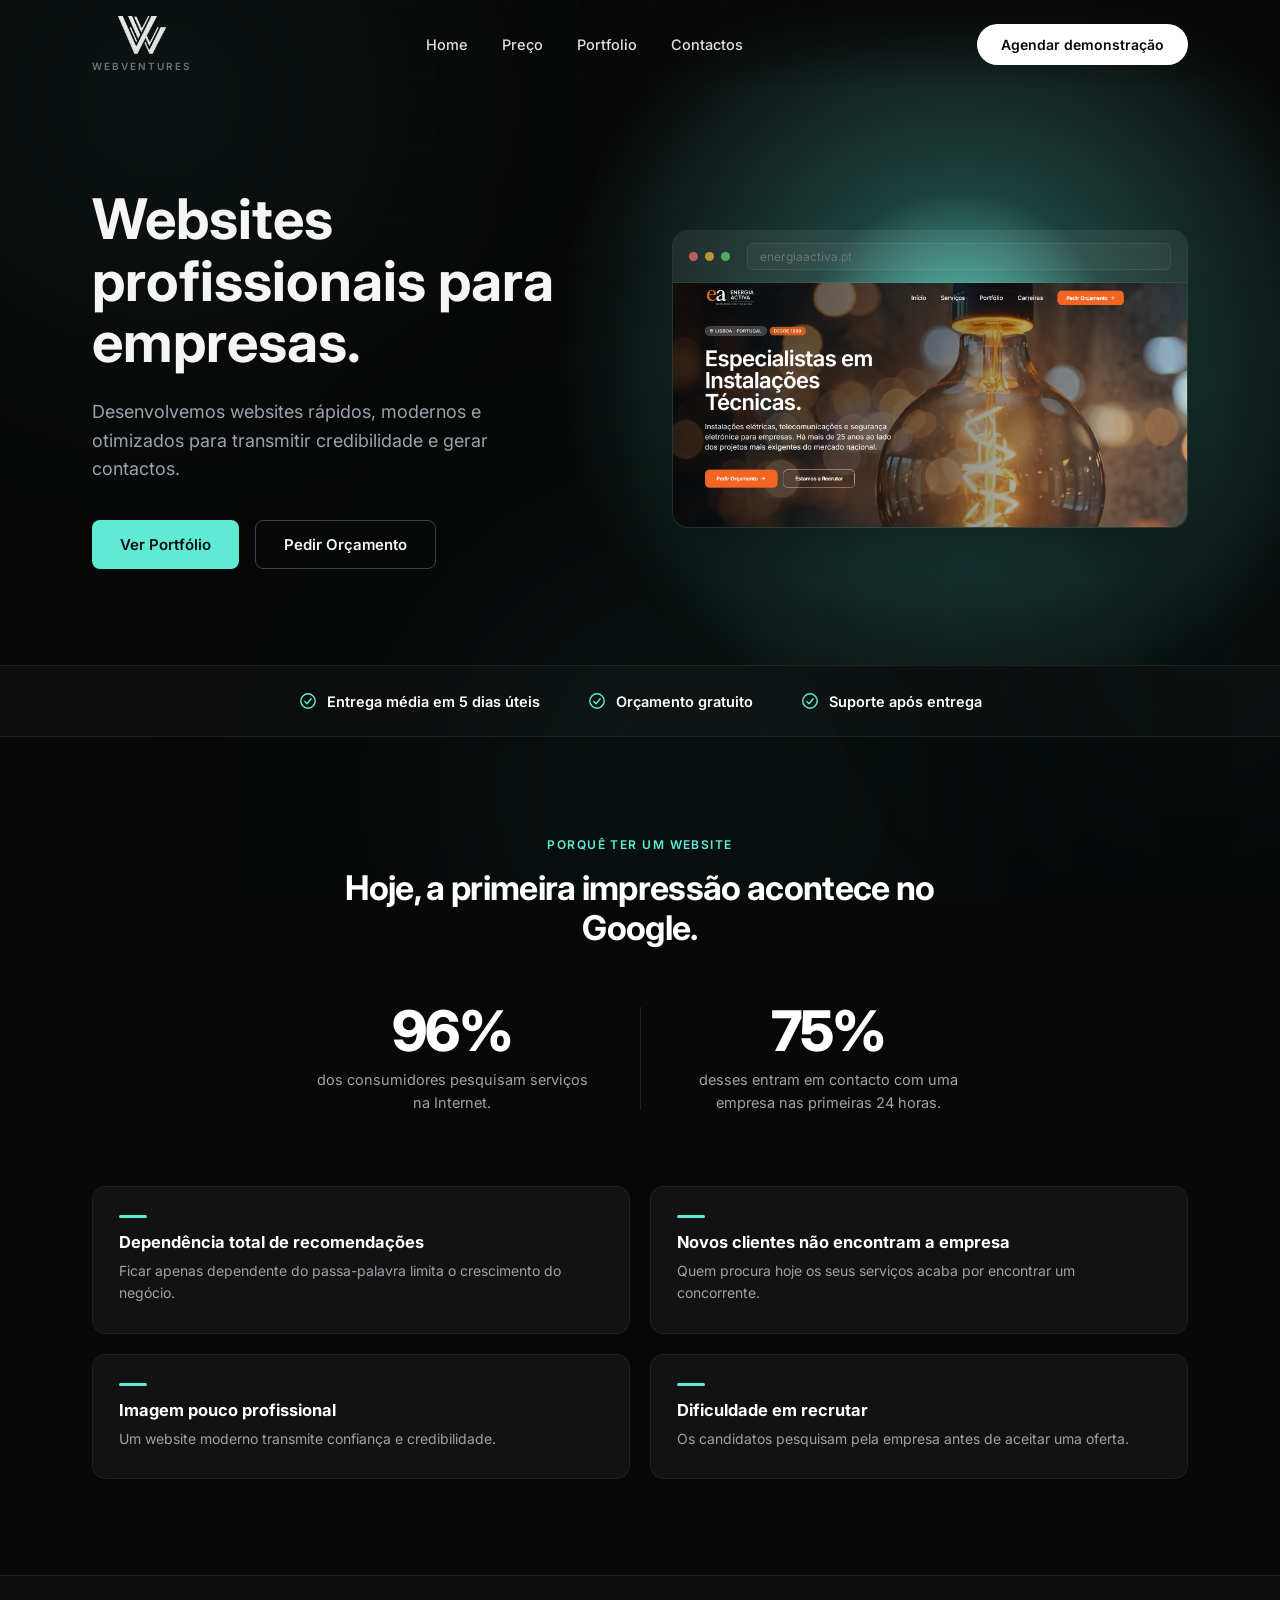
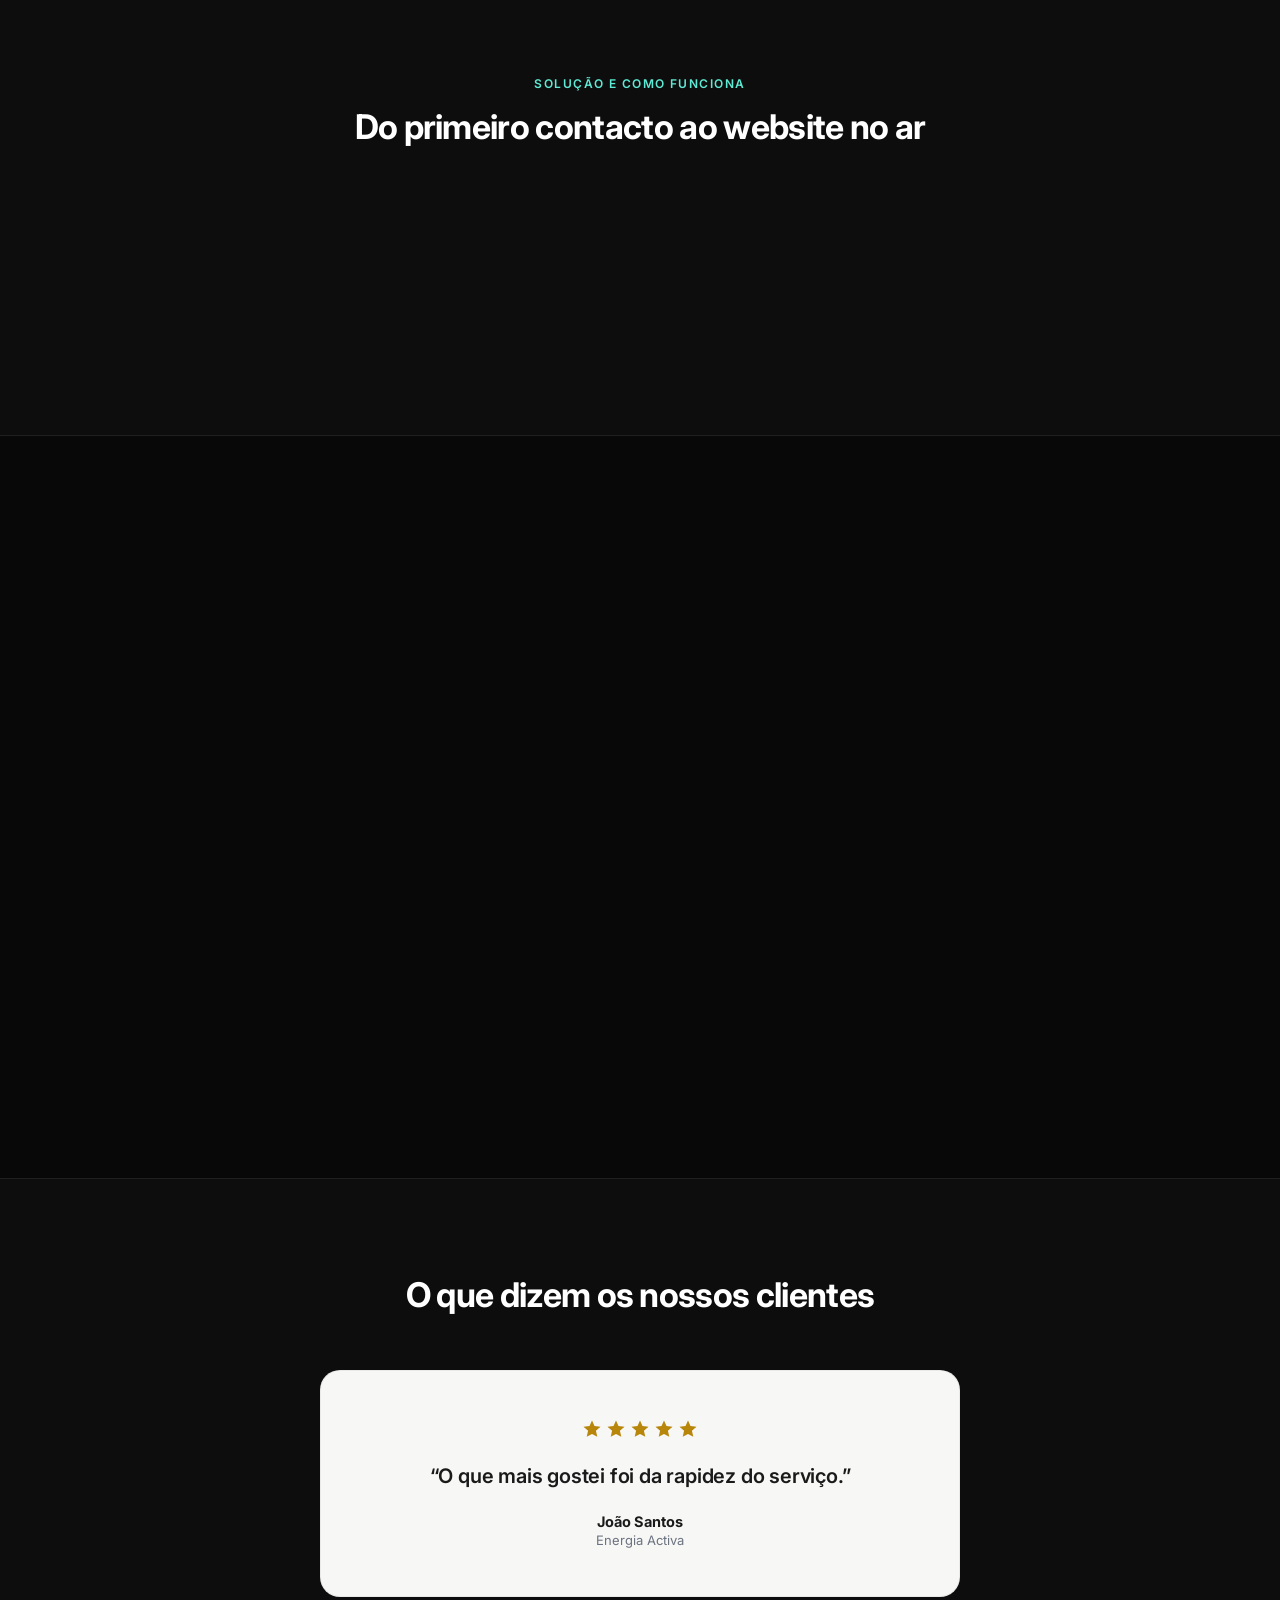
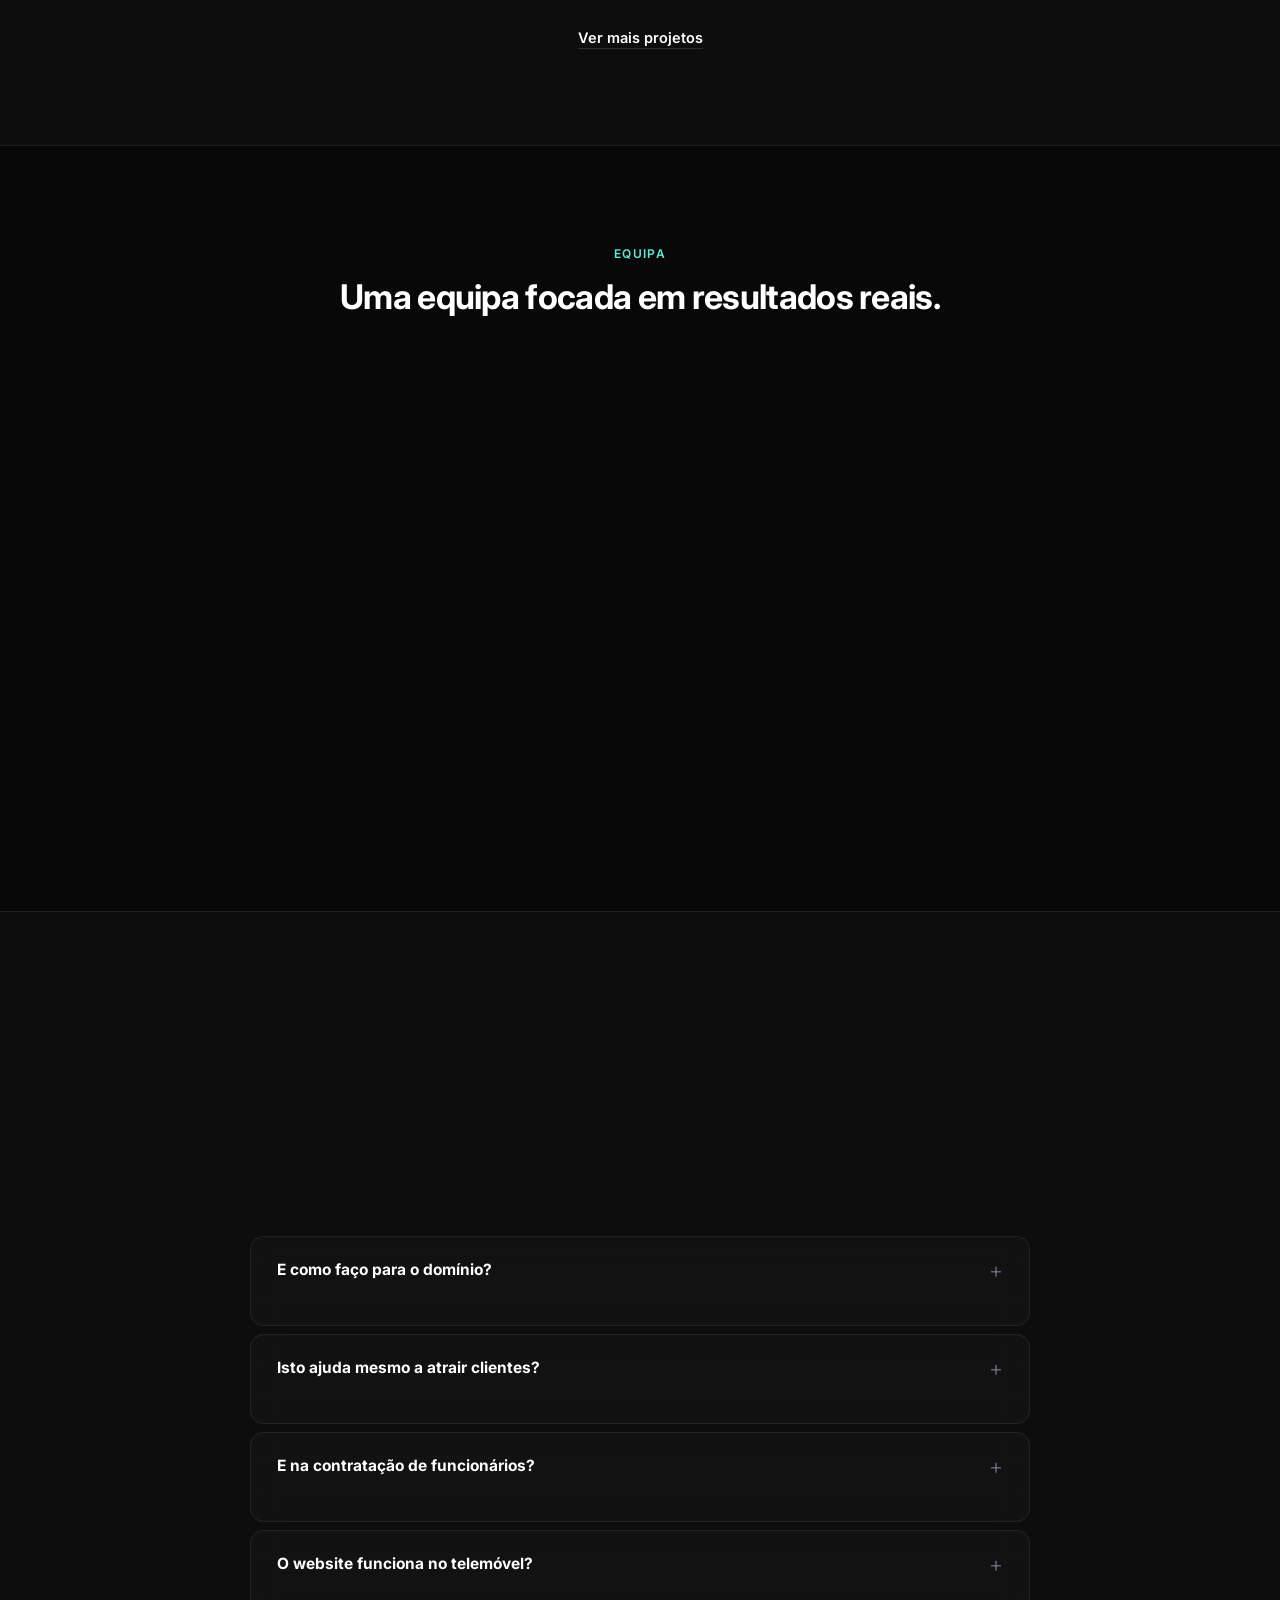
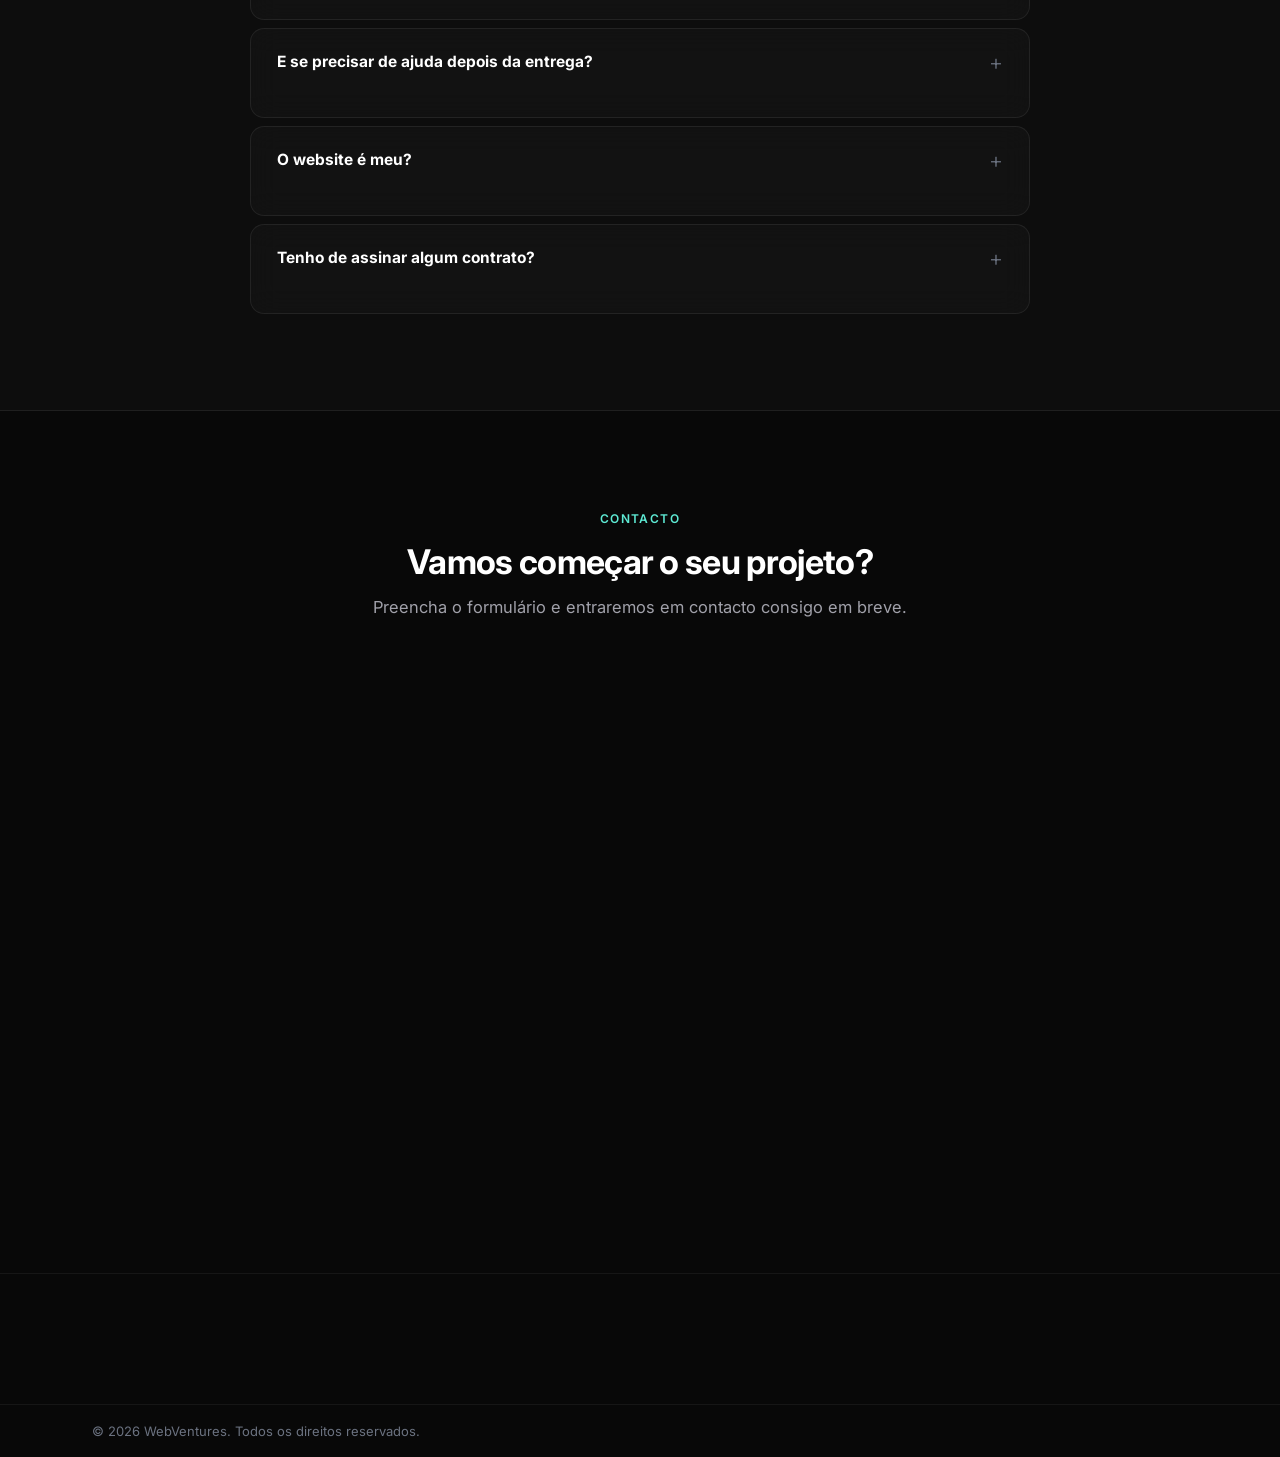
==== commit 9cdcdfee: "Make the nav transparent and drop the logo's baked-in backdrop The header now sits fully transparent" ====
--- a/index.html
+++ b/index.html
@@ -30,7 +30,7 @@
 <header>
   <div class="nav-inner">
     <a href="#top" class="nav-brand">
-      <img src="uploads/image-clean.png" alt="WebVentures" class="nav-logo">
+      <img src="uploads/logo-wv.png" alt="WebVentures" class="nav-logo">
       <span class="footer-wordmark">WEBVENTURES</span>
     </a>
     <nav class="nav-links">
@@ -523,7 +523,7 @@
 <footer class="site-footer">
   <div class="footer-inner reveal">
     <a href="#top" class="footer-brand">
-      <img src="uploads/image-clean.png" alt="WebVentures" class="nav-logo footer-logo">
+      <img src="uploads/logo-wv.png" alt="WebVentures" class="nav-logo footer-logo">
       <span class="footer-wordmark">WEBVENTURES</span>
     </a>
     <nav class="footer-nav">
--- a/styles.css
+++ b/styles.css
@@ -126,14 +126,22 @@
 /* ============================================================
    NAVIGATION
    ============================================================ */
+/* Fully transparent over the hero; the blurred panel only comes back
+   on scroll, which is what keeps the links readable once light
+   sections (e.g. the testimonial card) slide underneath. */
 header {
   position:sticky; top:0; z-index:100;
+  background:transparent;
+  border-bottom:1px solid transparent;
+  transition:background .35s ease, backdrop-filter .35s ease,
+             border-color .35s ease, box-shadow .35s ease;
+}
+header.scrolled {
   background:rgba(8,8,8,0.80);
   backdrop-filter:blur(20px); -webkit-backdrop-filter:blur(20px);
-  border-bottom:1px solid var(--border);
-  transition:box-shadow .35s ease;
-}
-header.scrolled { box-shadow:0 10px 30px rgba(0,0,0,0.35); }
+  border-bottom-color:var(--border);
+  box-shadow:0 10px 30px rgba(0,0,0,0.35);
+}
 .nav-inner {
   max-width:var(--maxw); margin:0 auto;
   padding:16px 32px;
@@ -141,13 +149,16 @@
   transition:padding .35s cubic-bezier(.2,.7,.2,1);
 }
 header.scrolled .nav-inner { padding-top:9px; padding-bottom:9px; }
+/* logo art is a transparent cut-out trimmed to the mark itself, so this
+   height is the height of the W, not of a padded box */
 .nav-logo {
-  height:52px; width:auto; flex:none;
-}
-.nav-brand { display:flex; flex-direction:column; align-items:center; gap:3px; flex:none; }
+  height:38px; width:auto; flex:none;
+}
+.nav-brand { display:flex; flex-direction:column; align-items:center; gap:6px; flex:none; }
 .nav-links {
   display:flex; align-items:center; gap:34px;
-  font-size:14.5px; font-weight:500; color:var(--muted);
+  font-size:14.5px; font-weight:500;
+  color:rgba(255,255,255,0.88);
 }
 .nav-link { position:relative; transition:color .2s; }
 .nav-link:hover { color:var(--white); }
@@ -1045,7 +1056,7 @@
    ENHANCEMENT 8: LOGO
    ============================================================ */
 
-.footer-logo { height:64px; }
+.footer-logo { height:46px; }
 
 /* ============================================================
    ENHANCEMENT 9: PRICING SECTION
--- a/home-2.css
+++ b/home-2.css
@@ -64,12 +64,19 @@
    ============================================================ */
 .h2-hero { padding:100px 0 96px; position:relative; }
 /* Glow radial atras do conteudo da hero — nao afeta o layout */
+/* No solid background-color: the aurora layer has to stay visible through
+   the now-transparent header. The layer also reaches up behind the header
+   and fades out with a mask — clipping it at the hero's top edge drew a
+   hard line right under the nav. The mask is a ramp, so it stays seamless
+   whatever height the header happens to be. */
 .h2-hero::before {
-  content:""; position:absolute; inset:0; z-index:0; pointer-events:none;
-  background-color:var(--h2-bg);
+  content:""; position:absolute; left:0; right:0; bottom:0; top:-96px;
+  z-index:0; pointer-events:none;
   background-image:
-    radial-gradient(circle at 75% 45%, rgba(94,234,212,0.7) 0%, transparent 15%),
-    radial-gradient(circle at 75% 45%, rgba(94,234,212,0.4) 0%, transparent 40%);
+    radial-gradient(circle at 75% 52%, rgba(94,234,212,0.7) 0%, transparent 15%),
+    radial-gradient(circle at 75% 52%, rgba(94,234,212,0.4) 0%, transparent 40%);
+  -webkit-mask-image:linear-gradient(to bottom, transparent 0, #000 96px);
+  mask-image:linear-gradient(to bottom, transparent 0, #000 96px);
 }
 .h2-hero-grid { display:grid; grid-template-columns:1fr 1fr; gap:64px; align-items:center; position:relative; z-index:1; }
 .h2-hero-copy h1 {
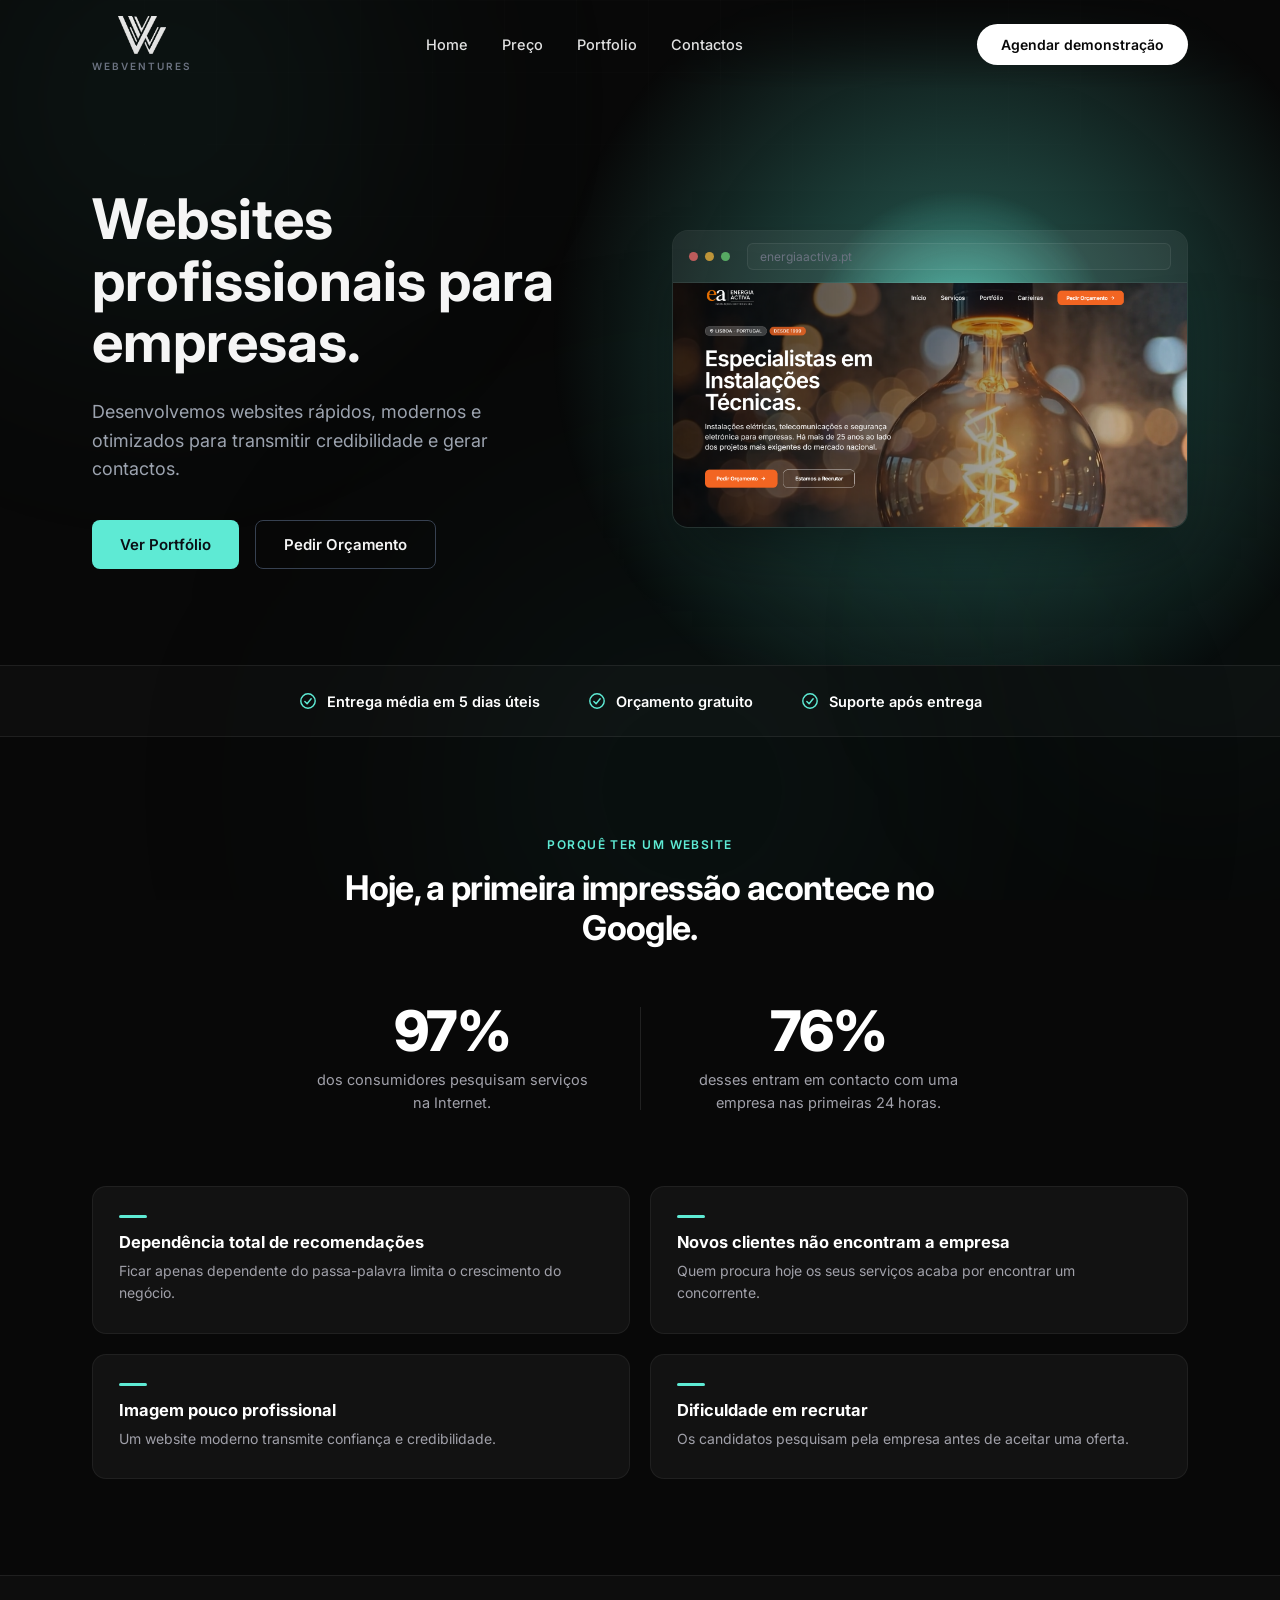
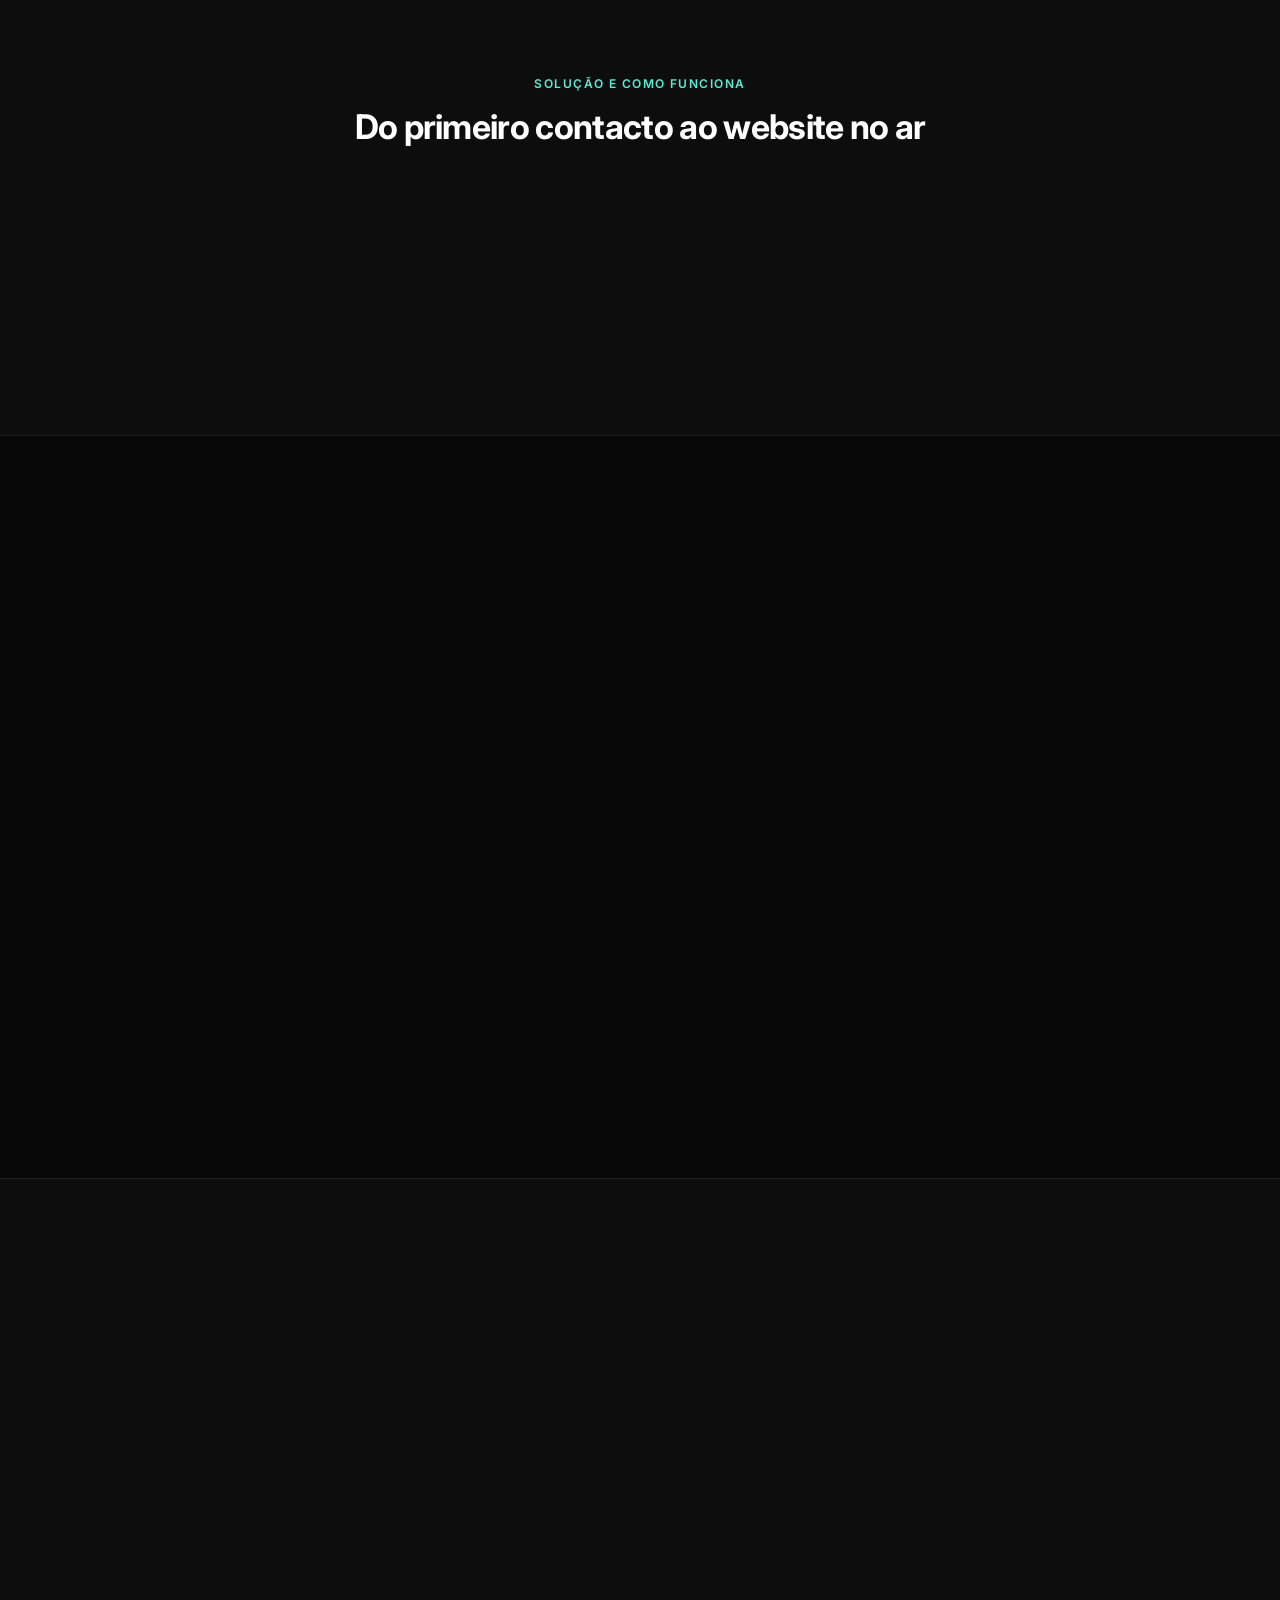
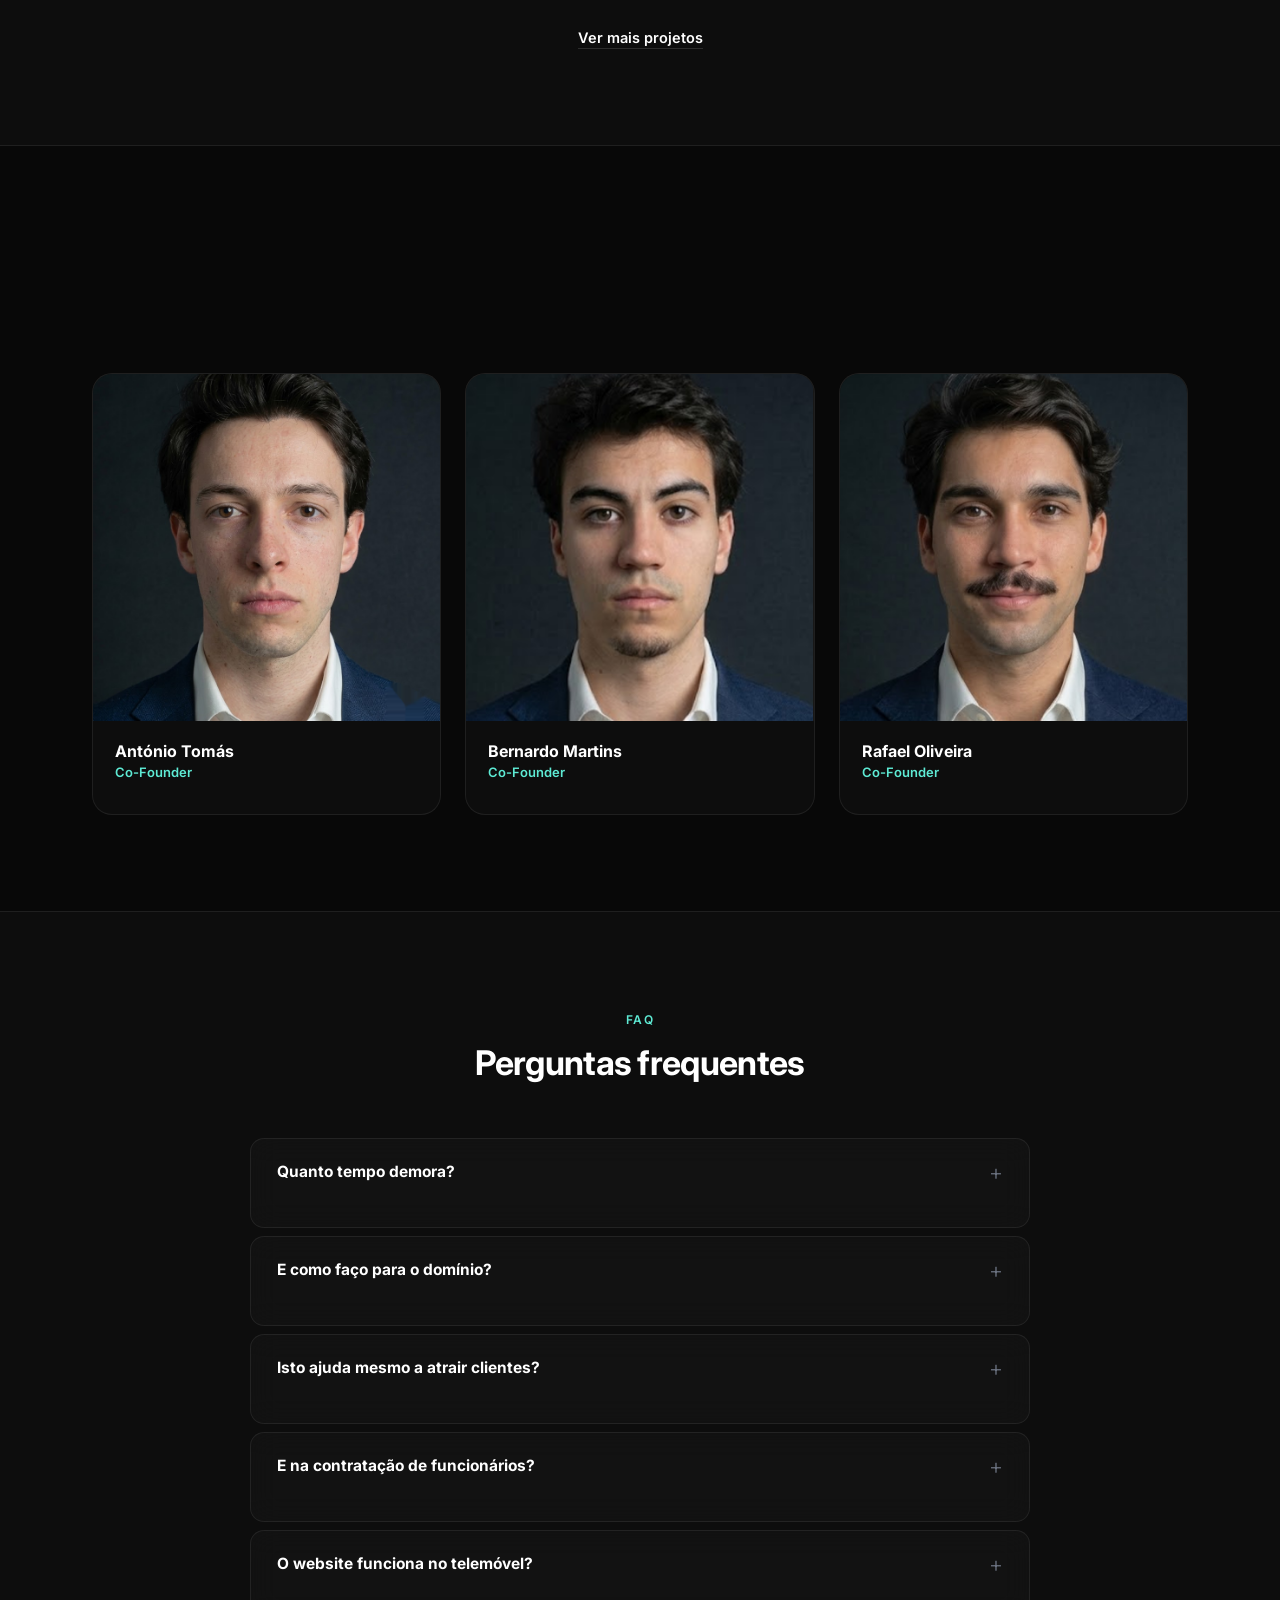
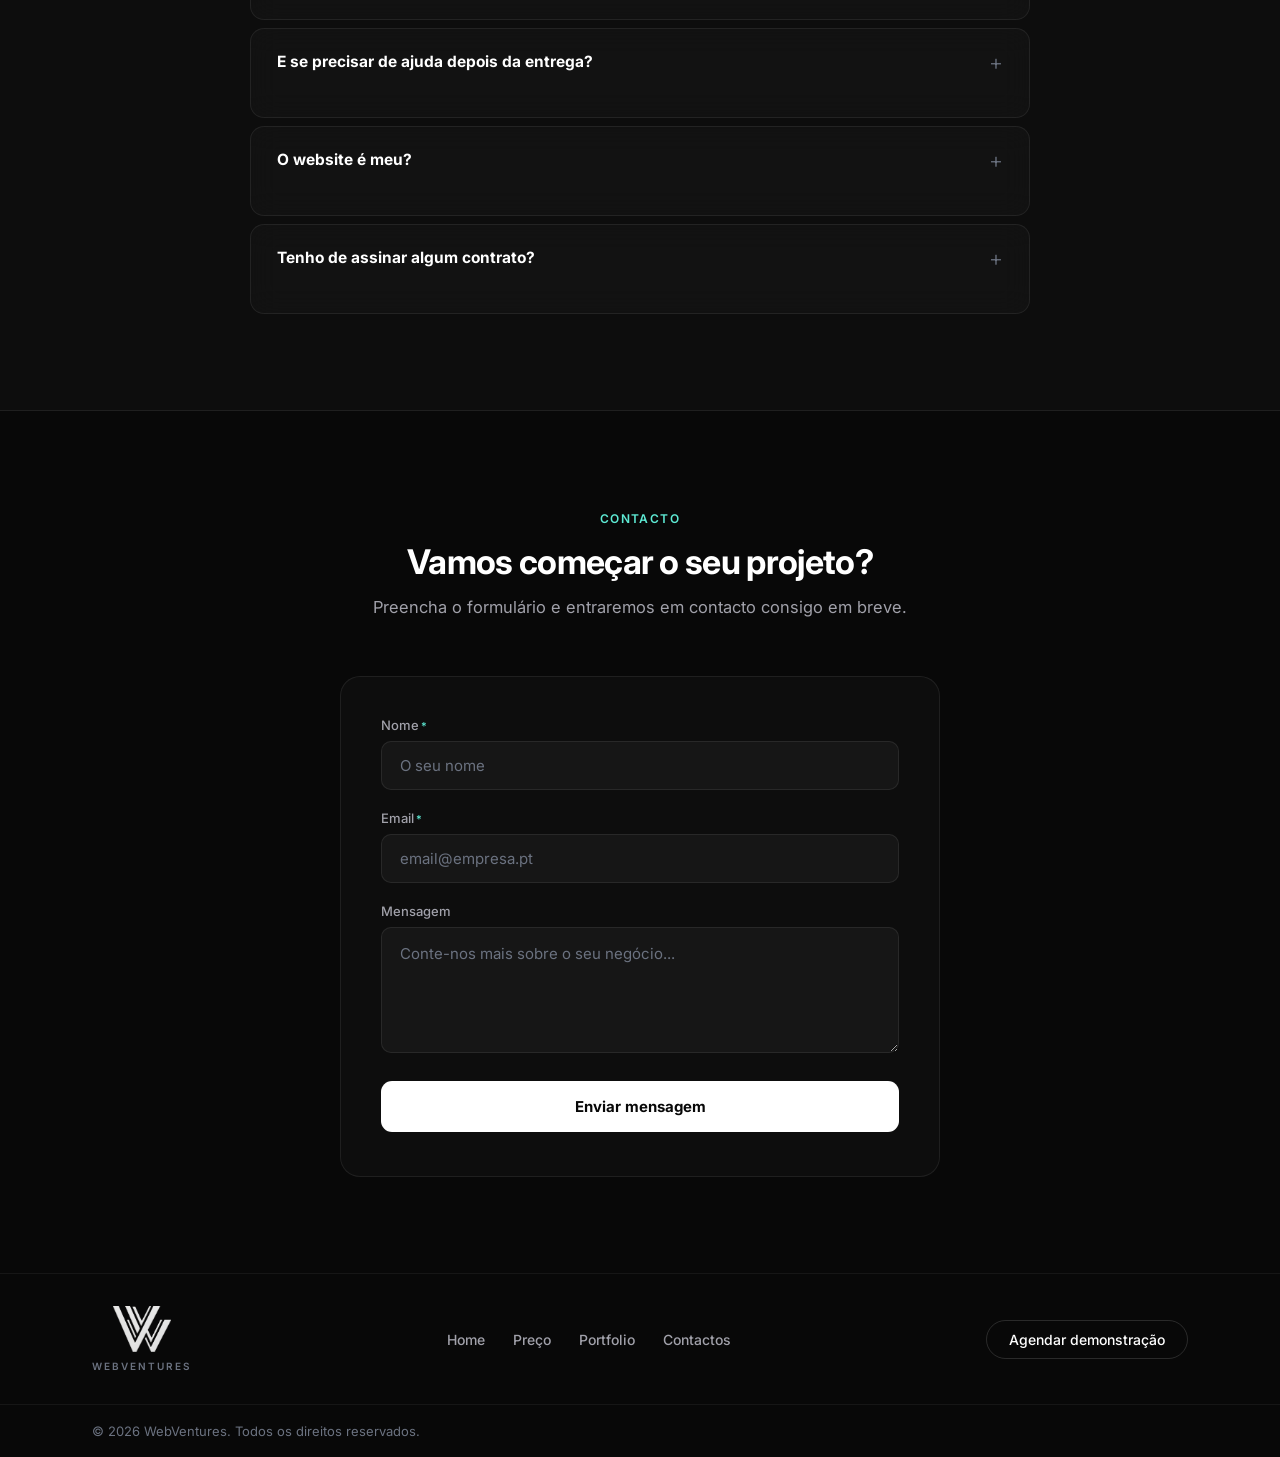
==== commit cfb07b66: "Integrate Web3Forms in contact form Wire the homepage contact form to Web3Forms: submit via fetch wi" ====
--- a/index.html
+++ b/index.html
@@ -492,19 +492,24 @@
 
         <form class="the-form" novalidate>
 
+          <input type="hidden" name="access_key" value="c5ce7f09-babb-4852-8e91-626fc2a6971e">
+          <input type="hidden" name="subject" value="Novo contacto — WebVentures">
+          <input type="hidden" name="from_name" value="WebVentures Website">
+          <input type="checkbox" name="botcheck" style="display:none">
+
           <div class="form-field">
             <label class="form-label" for="h2-nome">Nome<span class="req">*</span></label>
-            <input class="form-input" id="h2-nome" type="text" placeholder="O seu nome" required>
+            <input class="form-input" id="h2-nome" name="name" type="text" placeholder="O seu nome" required>
           </div>
 
           <div class="form-field">
             <label class="form-label" for="h2-email">Email<span class="req">*</span></label>
-            <input class="form-input" id="h2-email" type="email" placeholder="email@empresa.pt" required>
+            <input class="form-input" id="h2-email" name="email" type="email" placeholder="email@empresa.pt" required>
           </div>
 
           <div class="form-field">
             <label class="form-label" for="h2-msg">Mensagem</label>
-            <textarea class="form-input form-textarea" id="h2-msg" rows="4" placeholder="Conte-nos mais sobre o seu negócio..."></textarea>
+            <textarea class="form-input form-textarea" id="h2-msg" name="message" rows="4" placeholder="Conte-nos mais sobre o seu negócio..."></textarea>
           </div>
 
           <button type="submit" class="btn-submit">Enviar mensagem</button>
